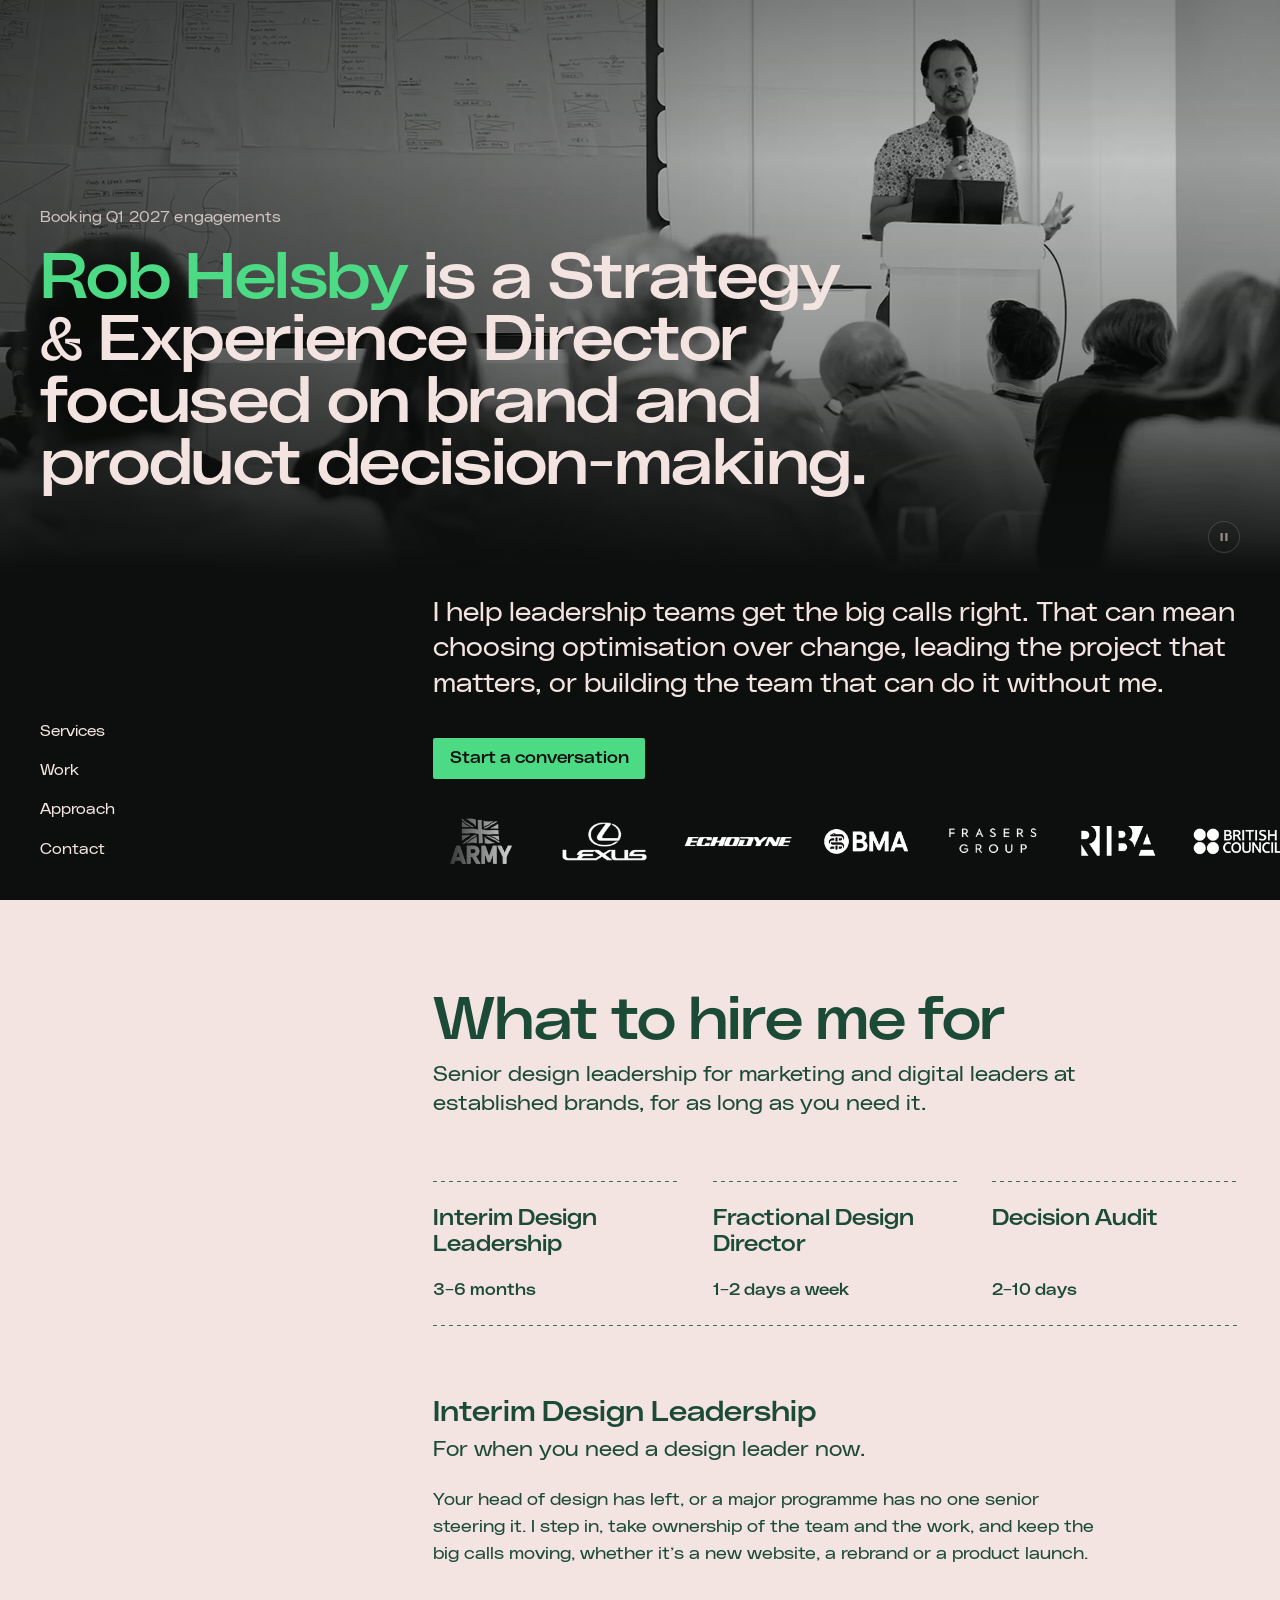
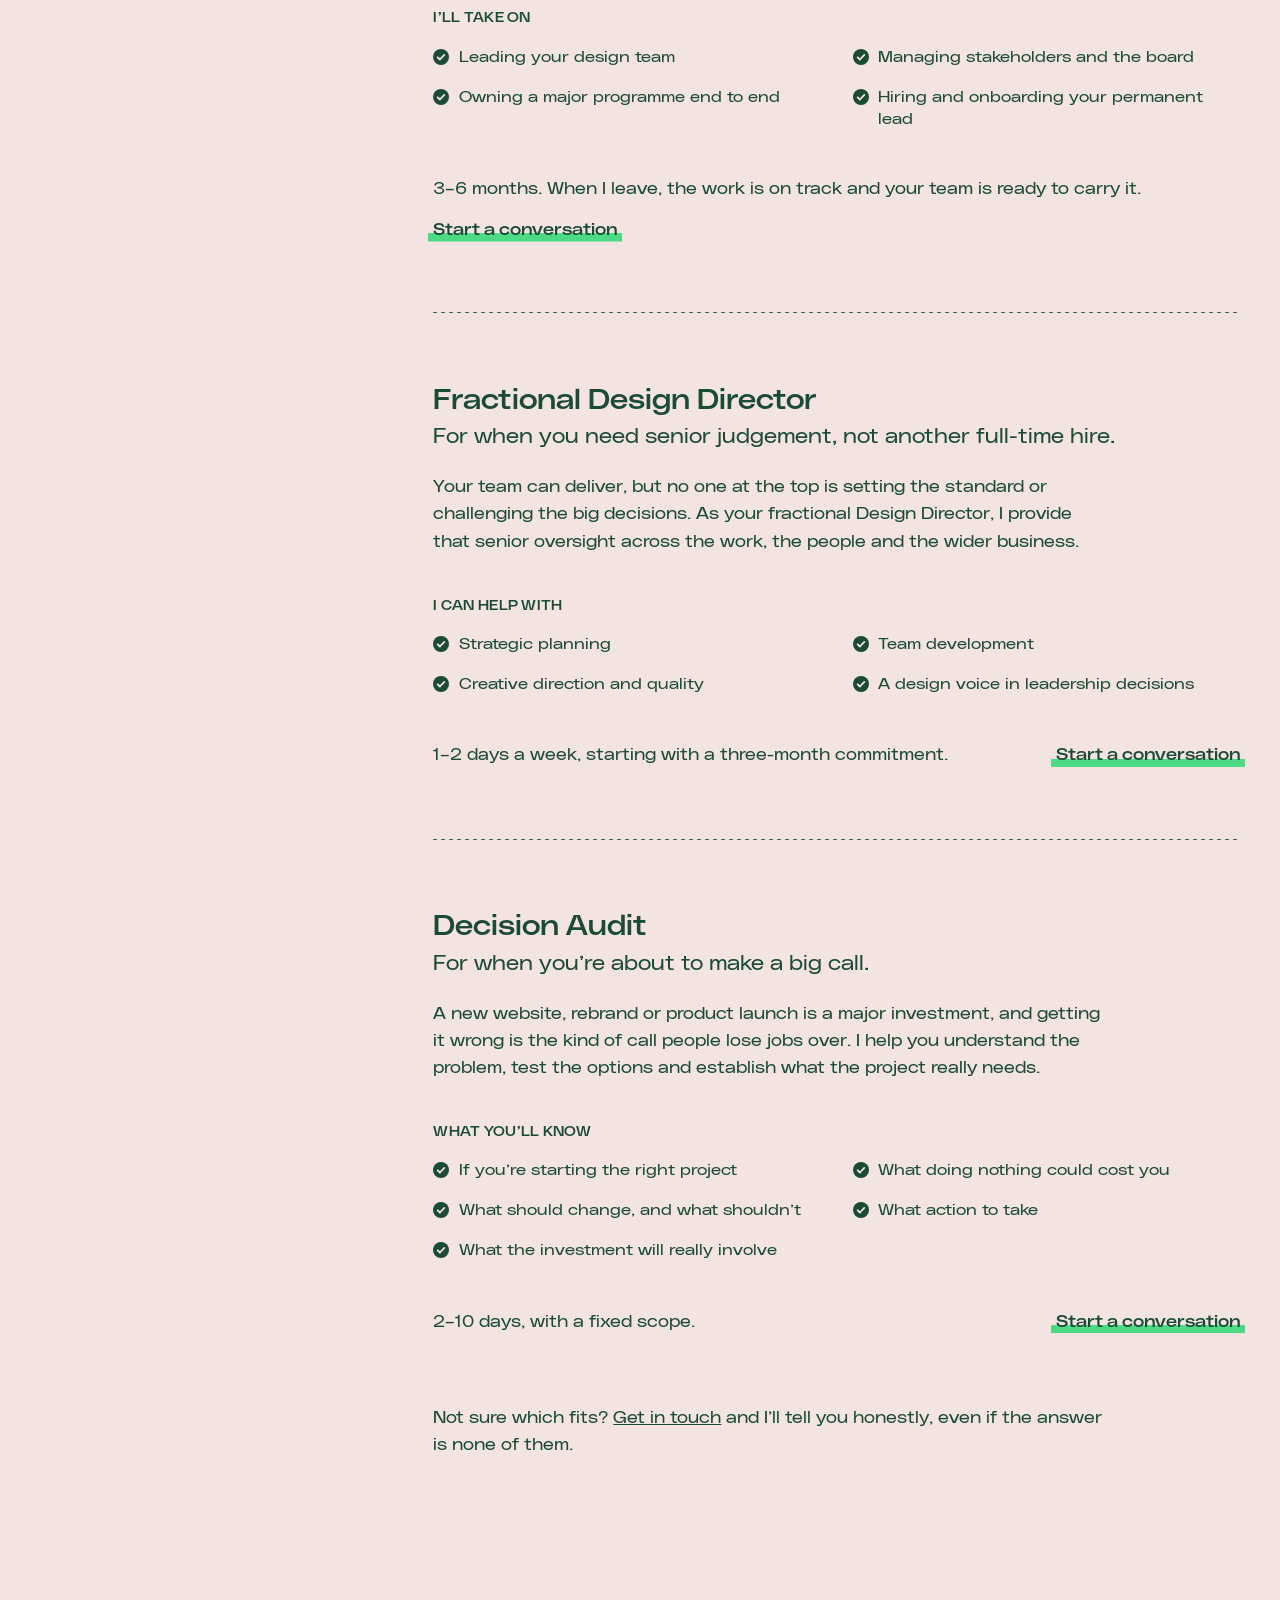
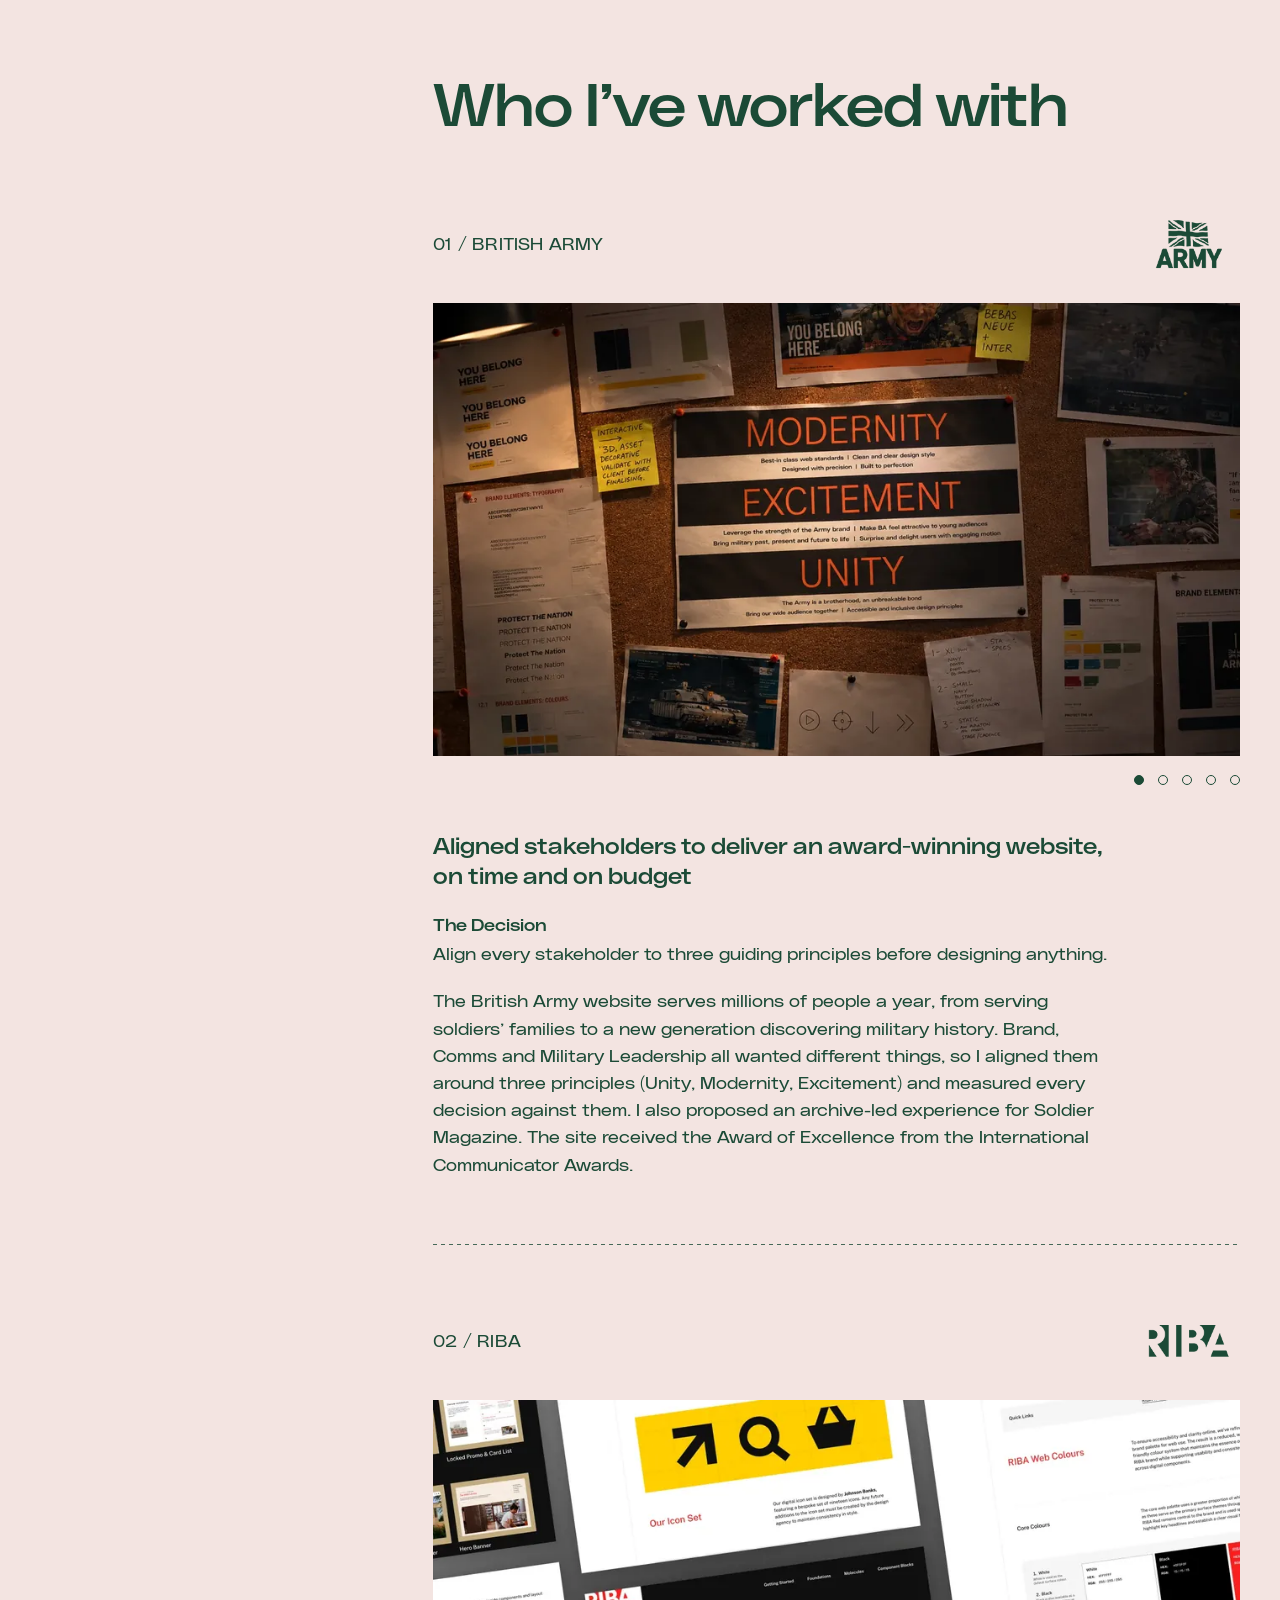
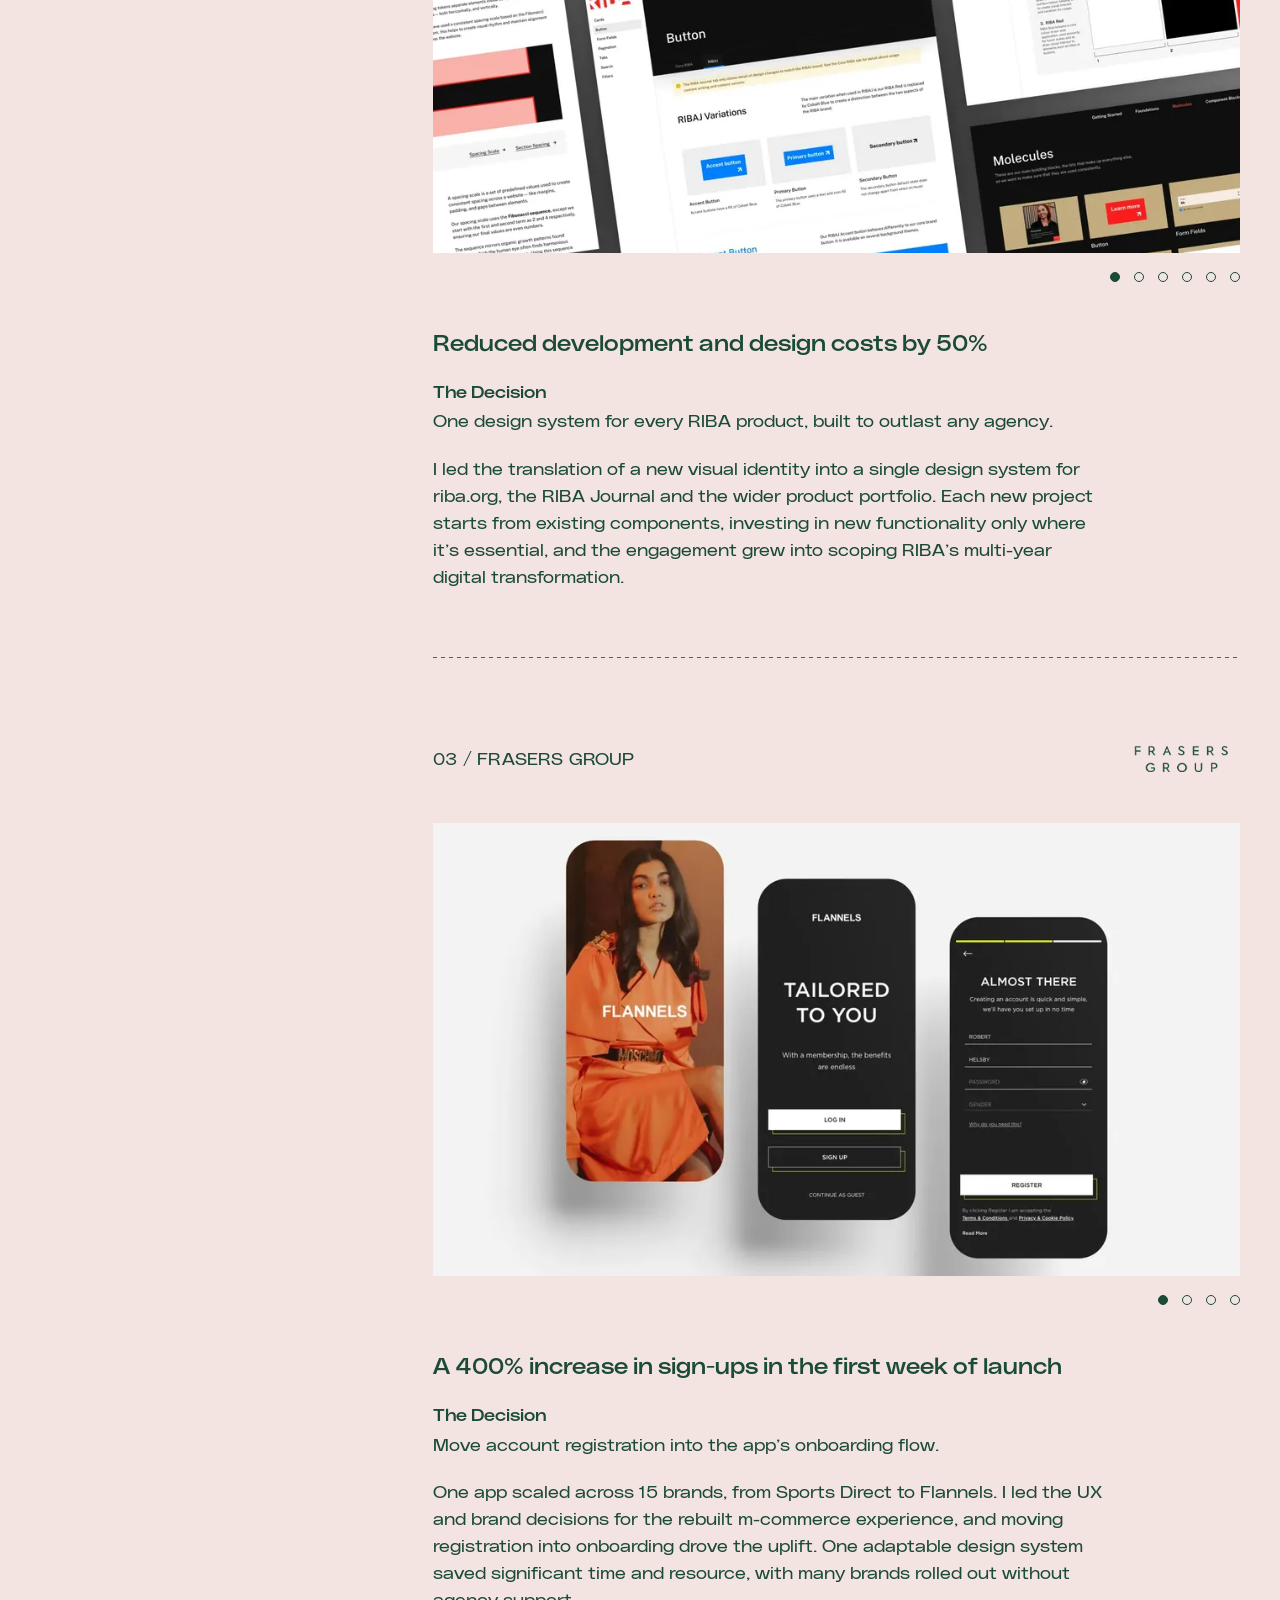
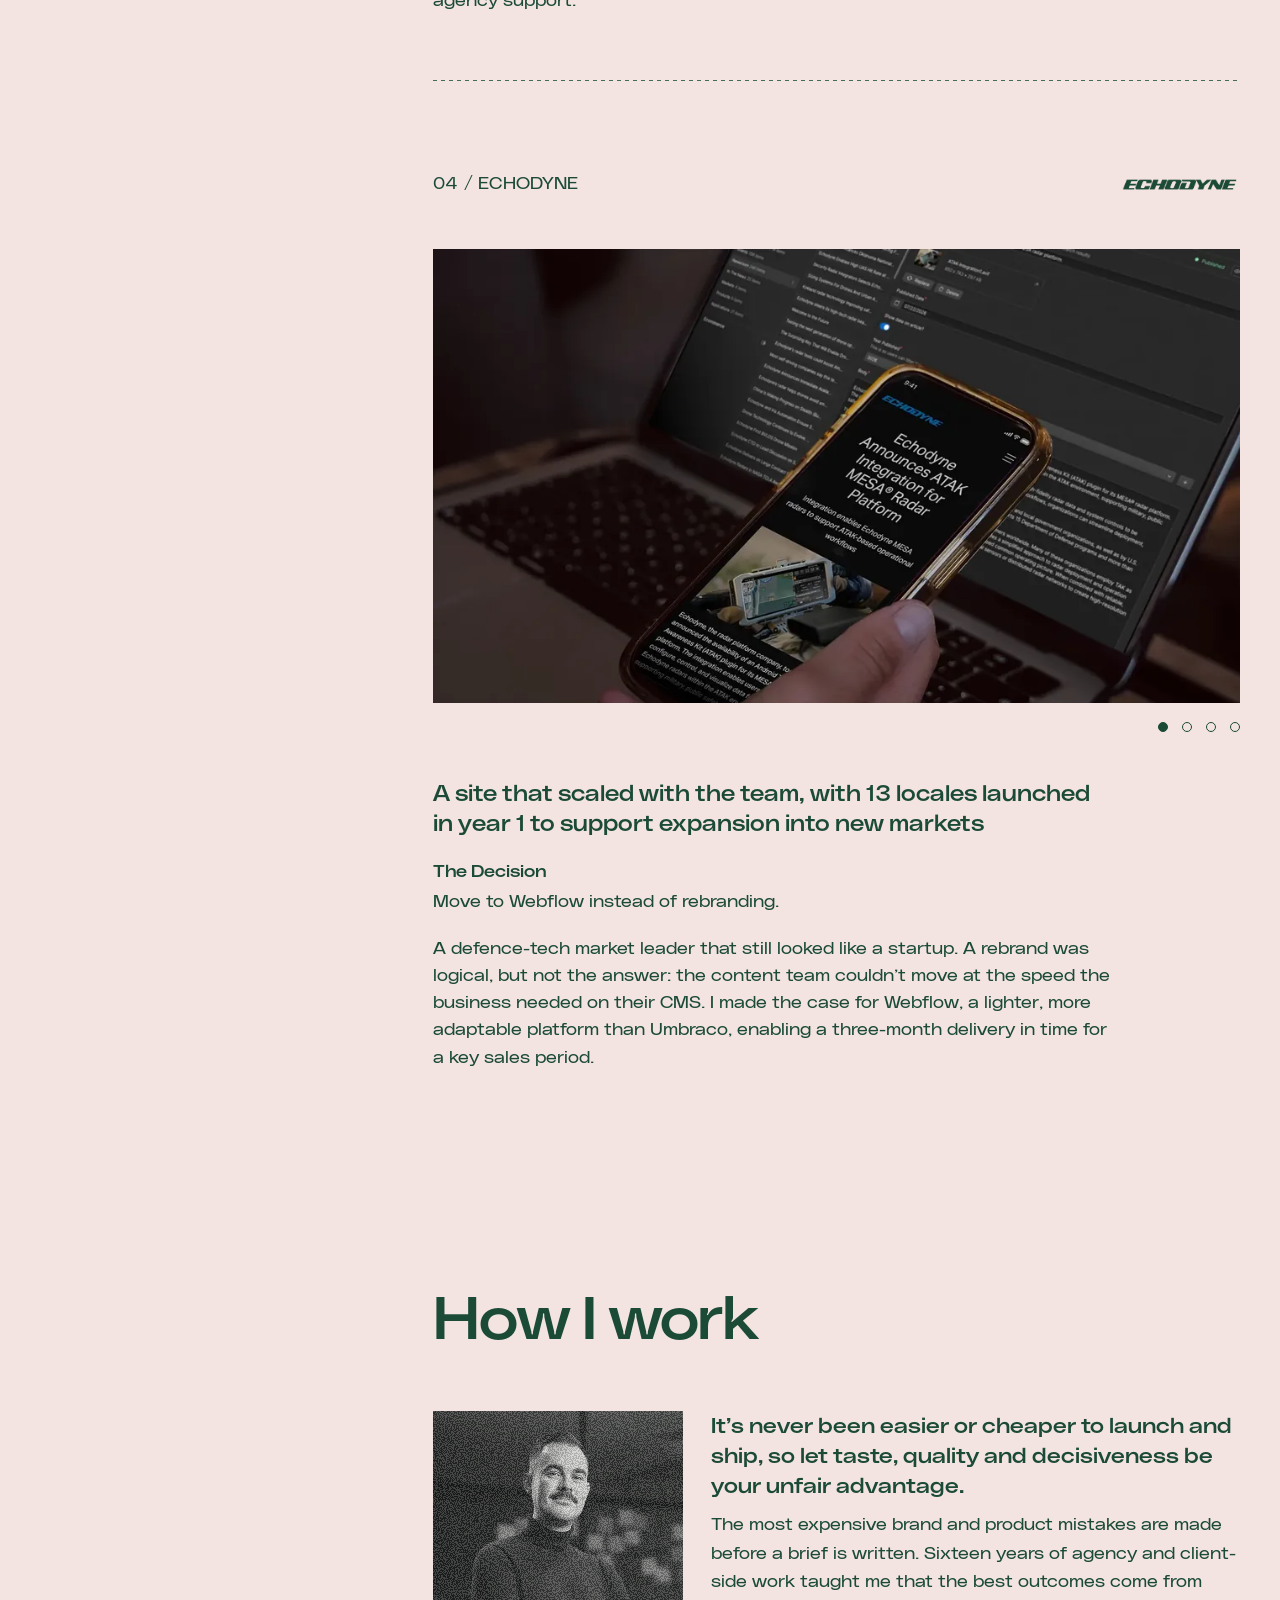
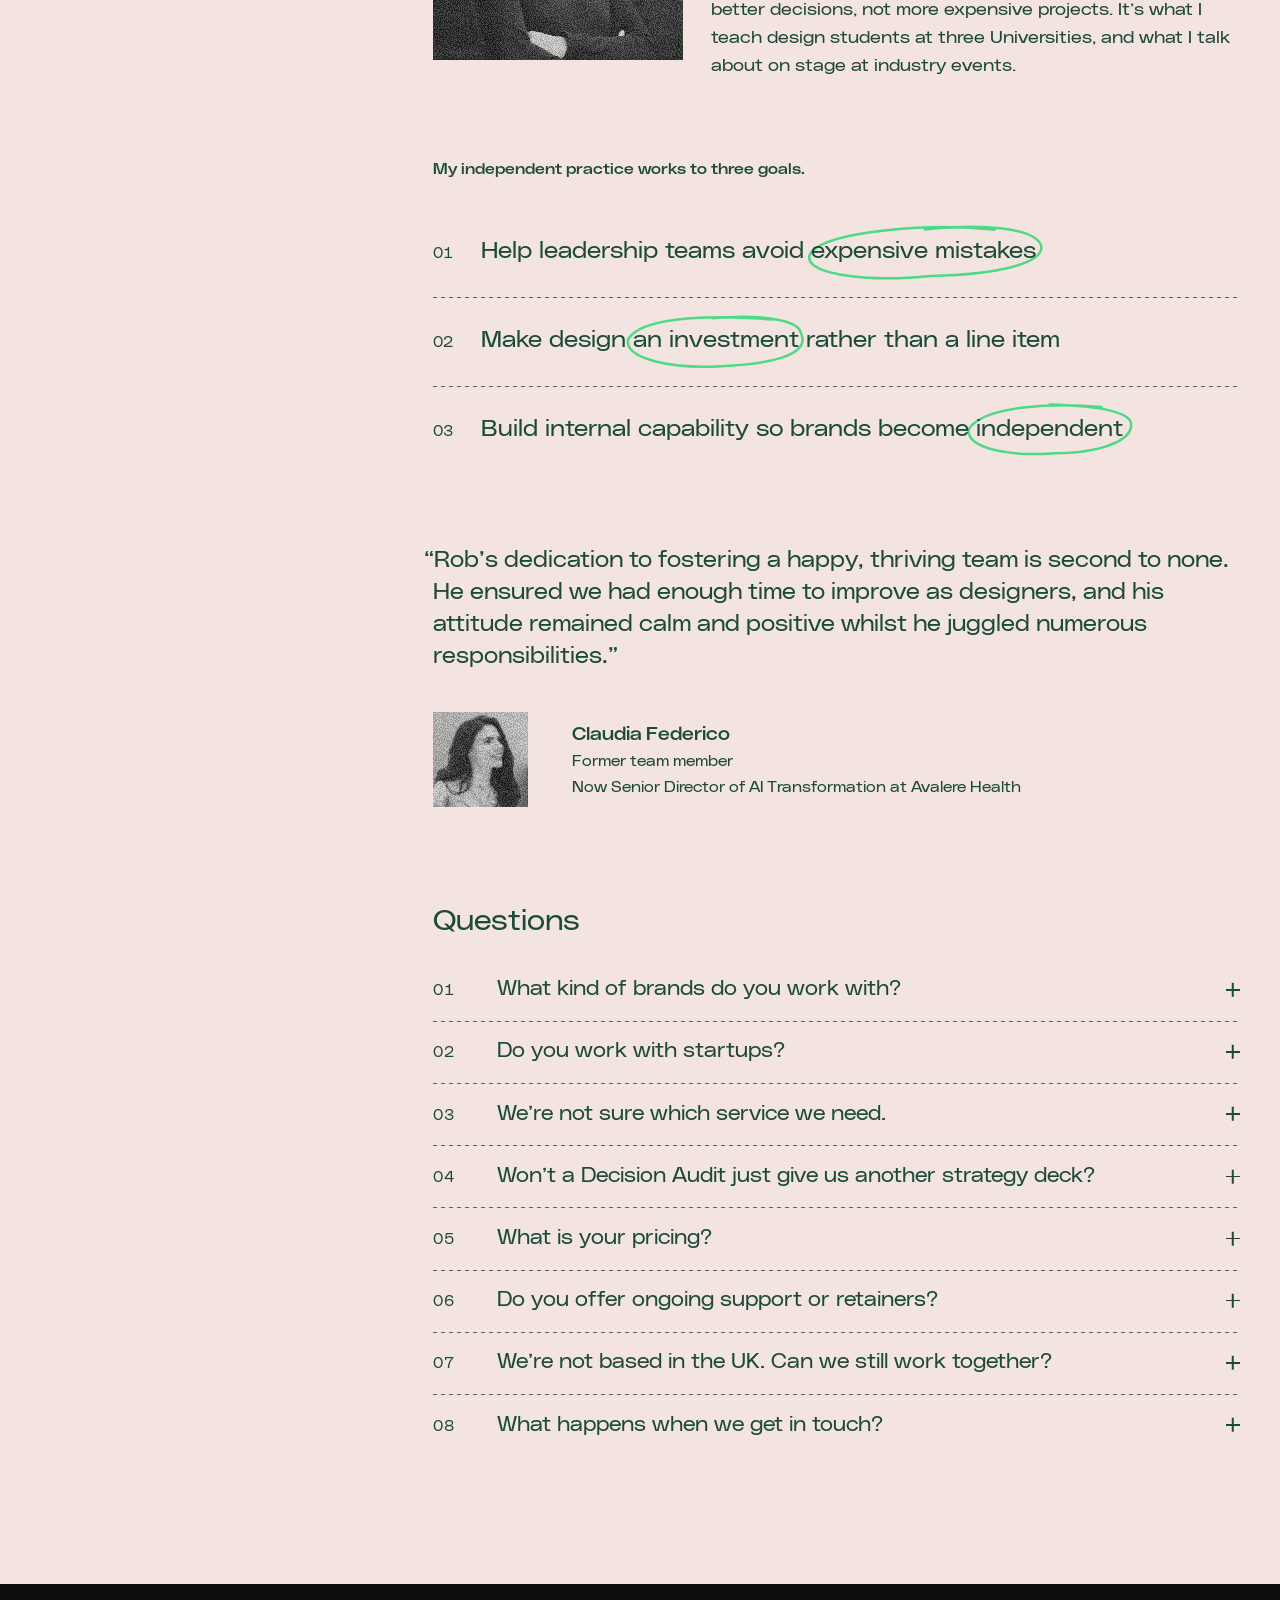
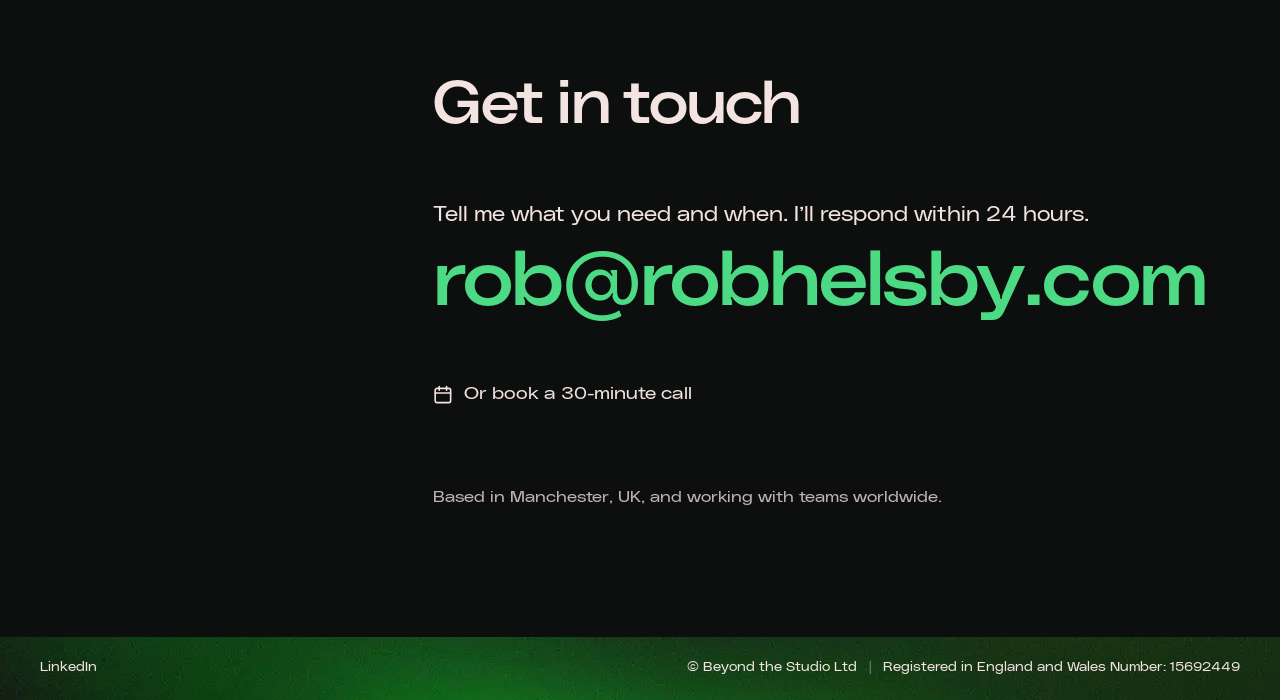
==== index.html @ 1a4fdcdb "Interim: drop the days-a-week range Co-Authored-By: Claude Opus 5.5 <noreply@anthropic.com> Claude-S" ====
<!doctype html>
<html lang="en-GB">
<head>
  <meta charset="utf-8">
  <meta name="viewport" content="width=device-width, initial-scale=1, viewport-fit=cover">
  <title>Rob Helsby &ndash; Strategy &amp; Experience Director</title>
  <meta name="description" content="Rob Helsby is a Strategy &amp; Experience Director helping leadership teams make better brand and product decisions, through interim and fractional design leadership and Decision Audits.">
  <link rel="canonical" href="https://robhelsby.com/">
  <meta name="theme-color" content="#0d0f0e">

  <!-- Icons -->
  <link rel="icon" href="/assets/images/site/favicon-32.png" sizes="32x32" type="image/png">
  <link rel="icon" href="/assets/images/site/icon-192.png" sizes="192x192" type="image/png">
  <link rel="apple-touch-icon" href="/assets/images/site/apple-touch-icon.png">

  <!-- Link previews -->
  <meta property="og:type" content="website">
  <meta property="og:site_name" content="Rob Helsby">
  <meta property="og:locale" content="en_GB">
  <meta property="og:url" content="https://robhelsby.com/">
  <meta property="og:title" content="Rob Helsby &ndash; Strategy &amp; Experience Director">
  <meta property="og:description" content="I help leadership teams get the big brand and product calls right.">
  <meta property="og:image" content="https://robhelsby.com/assets/images/site/rh-opengraph.jpg">
  <meta property="og:image:type" content="image/jpeg">
  <meta property="og:image:width" content="1200">
  <meta property="og:image:height" content="630">
  <meta property="og:image:alt" content="Rob Helsby, Strategy and Experience Director">
  <meta name="twitter:card" content="summary_large_image">

  <!-- Fetch what the first screen needs as early as possible -->
  <link rel="preload" href="/fonts/PolySans-SlimWide.woff" as="font" type="font/woff" crossorigin>
  <link rel="preload" href="/fonts/PolySans-RelaxWide.woff" as="font" type="font/woff" crossorigin>
  <link rel="preload" as="image" imagesrcset="/assets/images/hero/rh_hero_02-1200.webp 1200w, /assets/images/hero/rh_hero_02.webp 2400w" imagesizes="100vw" fetchpriority="high">
  <link rel="preconnect" href="https://fonts.googleapis.com">
  <link rel="preconnect" href="https://fonts.gstatic.com" crossorigin>

  <link rel="stylesheet" href="/styles.css?v=2026-11-02d">
  <!-- Bricolage Grotesque, trimmed to the single "&" it's used for -->
  <link rel="stylesheet" href="https://fonts.googleapis.com/css2?family=Bricolage+Grotesque:opsz,wght@96,400&amp;text=%26&amp;display=swap" media="print" onload="this.media='all'">

  <!-- Hero load-in: set before first paint, skipped for reduced motion -->
  <script>
    if (!matchMedia("(prefers-reduced-motion: reduce)").matches) document.documentElement.classList.add("intro");
  </script>
  <script src="/script.js?v=2026-11-02d" defer></script>

  <script type="application/ld+json">
  {
    "@context": "https://schema.org",
    "@type": "Person",
    "name": "Rob Helsby",
    "url": "https://robhelsby.com/",
    "image": "https://robhelsby.com/assets/images/about/portrait.webp",
    "jobTitle": "Strategy & Experience Director",
    "description": "Strategy and experience director focused on brand and product decision-making.",
    "email": "mailto:rob@robhelsby.com",
    "address": { "@type": "PostalAddress", "addressLocality": "Stockport", "addressCountry": "GB" },
    "worksFor": { "@type": "Organization", "name": "Beyond the Studio Ltd" },
    "sameAs": ["https://www.linkedin.com/in/robhelsby/"]
  }
  </script>
</head>
<body>

  <a class="skip-link" href="#services">Skip to content</a>

  <!-- Back to top: appears once the hero has scrolled away -->
  <a class="brand" href="#top" aria-label="Rob Helsby, back to top">Rob Helsby</a>

  <!-- Fixed nav: left rail on desktop, bottom bar on mobile -->
  <nav class="site-nav" aria-label="Primary" data-mode="links">
    <div class="site-nav__bar">
      <ul class="site-nav__list nav-swap is-shown">
        <li><a class="site-nav__link" href="#services">Services</a></li>
        <li><a class="site-nav__link" href="#experience">Work</a></li>
        <li><a class="site-nav__link" href="#approach">Approach</a></li>
        <li><a class="site-nav__link" href="#contact">Contact</a></li>
      </ul>
      <!-- Mobile only: current section label + menu button -->
      <div class="site-nav__current nav-swap">
        <span class="site-nav__label"></span>
        <button class="site-nav__toggle" type="button" aria-label="Show all sections" aria-expanded="false">
          <span></span><span></span>
        </button>
      </div>
    </div>
  </nav>

  <main>

    <!-- ===== HERO ===== -->
    <section class="hero" id="top" data-theme="dark" aria-labelledby="hero-title">

      <div class="hero__top">
        <div class="hero__media" aria-hidden="true">
          <img class="hero__slide is-active" src="/assets/images/hero/rh_hero_02.webp" srcset="/assets/images/hero/rh_hero_02-1200.webp 1200w, /assets/images/hero/rh_hero_02.webp 2400w" sizes="100vw" style="--focus: 74% 25%" alt="" width="2400" height="1028" fetchpriority="high" decoding="async">
          <!-- The other slides load one at a time, just before each is due (data-src) -->
          <img class="hero__slide" data-src="/assets/images/hero/rh_hero_01.webp" data-srcset="/assets/images/hero/rh_hero_01-1200.webp 1200w, /assets/images/hero/rh_hero_01.webp 2400w" sizes="100vw" style="--focus: 72% 30%" alt="" width="2400" height="1028" decoding="async">
          <img class="hero__slide" data-src="/assets/images/hero/rh_hero_04.webp" data-srcset="/assets/images/hero/rh_hero_04-1200.webp 1200w, /assets/images/hero/rh_hero_04.webp 2400w" sizes="100vw" style="--focus: 55% 40%" alt="" width="2400" height="1028" decoding="async">
          <img class="hero__slide" data-src="/assets/images/hero/rh_hero_05.webp" data-srcset="/assets/images/hero/rh_hero_05-1200.webp 1200w, /assets/images/hero/rh_hero_05.webp 2400w" sizes="100vw" style="--focus: 66% 45%" alt="" width="2400" height="1028" decoding="async">
          <img class="hero__slide" data-src="/assets/images/hero/rh_hero_03.webp" data-srcset="/assets/images/hero/rh_hero_03-1200.webp 1200w, /assets/images/hero/rh_hero_03.webp 2400w" sizes="100vw" style="--focus: 62% 40%" alt="" width="2400" height="1028" decoding="async">
        </div>

        <button class="hero__pause" type="button" aria-label="Pause hero animation">
          <svg class="hero__pause-icon hero__pause-icon--pause" viewBox="0 0 12 12" aria-hidden="true"><rect x="2.5" y="2" width="2.25" height="8"/><rect x="7.25" y="2" width="2.25" height="8"/></svg>
          <svg class="hero__pause-icon hero__pause-icon--play" viewBox="0 0 12 12" aria-hidden="true"><path d="M3.5 2v8l6.5-4z"/></svg>
        </button>

        <div class="hero__heading">
          <p class="hero__eyebrow">Booking Q1 2027 engagements</p>
          <h1 class="hero__title" id="hero-title">
            <span class="hero__name">Rob Helsby</span> is a Strategy <span class="amp">&amp;</span>&nbsp;Experience Director focused on brand and product decision-making.
          </h1>
        </div>
      </div>

      <div class="hero__panel">
        <p class="hero__intro">I help leadership teams get the big calls right. That can mean choosing optimisation over change, leading the project that matters, or building the team that can do it without me.</p>

        <div class="hero__actions">
          <a class="btn" href="#contact">Start a conversation</a>
        </div>

        <div class="ticker" data-ticker>
          <div class="ticker__track">
            <!-- Logos: white on a shared 160x107 canvas. --s nudges optical size (1 = as exported) -->
            <ul class="ticker__list" aria-label="Clients I've worked with">
              <li class="ticker__item"><img src="/assets/images/logos/logo-british-army.png" alt="British Army" width="160" height="107" decoding="async"></li>
              <li class="ticker__item" style="--s: 1.1"><img src="/assets/images/logos/logo-lexus.png?v=2" alt="Lexus" width="160" height="107" decoding="async"></li>
              <li class="ticker__item" style="--s: 1.2"><img src="/assets/images/logos/logo-echodyne.png" alt="Echodyne" width="160" height="107" decoding="async"></li>
              <li class="ticker__item"><img src="/assets/images/logos/logo-bma.png" alt="BMA" width="160" height="107" decoding="async"></li>
              <li class="ticker__item" style="--s: 1.15"><img src="/assets/images/logos/logo-frasers-group.png" alt="Frasers Group" width="160" height="107" decoding="async"></li>
              <li class="ticker__item"><img src="/assets/images/logos/rh-logo-riba.png" alt="RIBA" width="160" height="107" decoding="async"></li>
              <li class="ticker__item"><img src="/assets/images/logos/logo-british-council.png" alt="British Council" width="160" height="107" decoding="async"></li>
              <li class="ticker__item"><img src="/assets/images/logos/rh-logo-everlast.png" alt="Everlast" width="160" height="107" decoding="async"></li>
              <li class="ticker__item" style="--s: 0.83"><img src="/assets/images/logos/rh-logo-coop.png" alt="Co-op" width="160" height="107" decoding="async"></li>
              <li class="ticker__item"><img src="/assets/images/logos/logo-british-cycling.png" alt="British Cycling" width="160" height="107" decoding="async"></li>
              <li class="ticker__item"><img src="/assets/images/logos/logo-united-nations.png" alt="United Nations" width="160" height="107" decoding="async"></li>
              <li class="ticker__item"><img src="/assets/images/logos/rh-logo-morrisons.png" alt="Morrisons" width="160" height="107" decoding="async"></li>
              <li class="ticker__item"><img src="/assets/images/logos/rh-logo-cim.png" alt="CIM" width="160" height="107" decoding="async"></li>
              <li class="ticker__item"><img src="/assets/images/logos/logo-pizza-hut.png" alt="Pizza Hut" width="160" height="107" decoding="async"></li>
              <li class="ticker__item"><img src="/assets/images/logos/logo-youth-sport-trust.png" alt="Youth Sport Trust" width="160" height="107" decoding="async"></li>
              <li class="ticker__item" style="--s: 0.88"><img src="/assets/images/logos/logo-sports-direct.png" alt="Sports Direct" width="160" height="107" decoding="async"></li>
              <li class="ticker__item"><img src="/assets/images/logos/logo-classic-football-shirts.png" alt="Classic Football Shirts" width="160" height="107" decoding="async"></li>
              <li class="ticker__item" style="--s: 0.8"><img src="/assets/images/logos/logo-university-of-manchester.png" alt="The University of Manchester" width="160" height="107" decoding="async"></li>
            </ul>
          </div>
        </div>
      </div>

    </section>

    <!-- ===== SERVICES ===== -->
    <section class="section services" id="services" data-theme="light" aria-labelledby="services-title">
      <div class="section__inner">
        <h2 class="section__title" id="services-title">What to hire me for</h2>
        <p class="section__intro">Senior design leadership for marketing and digital leaders at established brands, for as long as you need it.</p>

        <!-- At a glance: each item jumps to the full description below -->
        <ul class="svc-overview" aria-label="Services at a glance">
          <li class="svc-overview__item">
            <a class="svc-overview__link" href="#svc-interim">
              <span class="svc-overview__name">Interim Design Leadership</span>
              <span class="svc-overview__price">3&ndash;6 months</span>
            </a>
          </li>
          <li class="svc-overview__item">
            <a class="svc-overview__link" href="#svc-fractional">
              <span class="svc-overview__name">Fractional Design Director</span>
              <span class="svc-overview__price">1&ndash;2 days a week</span>
            </a>
          </li>
          <li class="svc-overview__item">
            <a class="svc-overview__link" href="#svc-audit">
              <span class="svc-overview__name">Decision Audit</span>
              <span class="svc-overview__price">2&ndash;10 days</span>
            </a>
          </li>
        </ul>

        <article class="service" aria-labelledby="svc-interim">
          <h3 class="service__title" id="svc-interim">Interim Design Leadership</h3>
          <p class="service__lede">For when you need a design leader now.</p>
          <p class="service__body">Your head of design has left, or a major programme has no one senior steering it. I step in, take ownership of the team and the work, and keep the big calls moving, whether it&rsquo;s a new website, a rebrand or a product launch.</p>

          <h4 class="service__label">I&rsquo;ll take on</h4>
          <ul class="checklist">
            <li>Leading your design team</li>
            <li>Owning a major programme end to end</li>
            <li>Managing stakeholders and the board</li>
            <li>Hiring and onboarding your permanent lead</li>
          </ul>

          <div class="service__foot">
            <p class="service__term">3&ndash;6 months. When I leave, the work is on track and your team is ready to carry it.</p>
            <a class="link-cta" href="#contact">Start a conversation</a>
          </div>
        </article>

        <article class="service" aria-labelledby="svc-fractional">
          <h3 class="service__title" id="svc-fractional">Fractional Design Director</h3>
          <p class="service__lede">For when you need senior judgement, not another full-time hire.</p>
          <p class="service__body">Your team can deliver, but no one at the top is setting the standard or challenging the big decisions. As your fractional Design Director, I provide that senior oversight across the work, the people and the wider business.</p>

          <h4 class="service__label">I can help with</h4>
          <ul class="checklist">
            <li>Strategic planning</li>
            <li>Creative direction and quality</li>
            <li>Team development</li>
            <li>A design voice in leadership decisions</li>
          </ul>

          <div class="service__foot">
            <p class="service__term">1&ndash;2 days a week, starting with a three-month commitment.</p>
            <a class="link-cta" href="#contact">Start a conversation</a>
          </div>
        </article>

        <article class="service" aria-labelledby="svc-audit">
          <h3 class="service__title" id="svc-audit">Decision Audit</h3>
          <p class="service__lede">For when you&rsquo;re about to make a big call.</p>
          <p class="service__body">A new website, rebrand or product launch is a major investment, and getting it wrong is the kind of call people lose jobs over. I help you understand the problem, test the options and establish what the project really needs.</p>

          <h4 class="service__label">What you&rsquo;ll know</h4>
          <ul class="checklist">
            <li>If you&rsquo;re starting the right project</li>
            <li>What should change, and what shouldn&rsquo;t</li>
            <li>What the investment will really involve</li>
            <li>What doing nothing could cost you</li>
            <li>What action to take</li>
          </ul>

          <div class="service__foot">
            <p class="service__term">2&ndash;10 days, with a fixed scope.</p>
            <a class="link-cta" href="#contact">Start a conversation</a>
          </div>
        </article>

        <p class="services__note">Not sure which fits? <a href="#contact">Get in touch</a> and I&rsquo;ll tell you honestly, even if the answer is none of them.</p>
      </div>
    </section>

    <!-- ===== WORK ===== -->
    <section class="section work" id="experience" data-theme="light" aria-labelledby="work-title">
      <div class="section__inner">
        <h2 class="section__title" id="work-title">Who I&rsquo;ve worked with</h2>

        <article class="case" aria-labelledby="case-army">
          <div class="case__meta">
            <h3 class="case__client" id="case-army"><span aria-hidden="true">01 / </span>British Army</h3>
            <div class="case__logo"><span class="case__logo-mark" role="img" aria-label="British Army" style="--logo: url('/assets/images/logos/logo-british-army.png')"></span></div>
          </div>

          <div class="case__media carousel" data-carousel data-label="British Army">
            <div class="carousel__viewport">
              <div class="carousel__track">
                <figure class="carousel__slide"><img src="/assets/images/work/army/army-01.webp" srcset="/assets/images/work/army/army-01-960.webp 960w, /assets/images/work/army/army-01.webp 1600w" sizes="(min-width: 64em) 848px, 100vw" alt="Research wall pinned with the three guiding principles: Modernity, Excitement and Unity" width="1600" height="900" loading="lazy" decoding="async"></figure>
                <figure class="carousel__slide"><img data-src="/assets/images/work/army/army-02.webp" data-srcset="/assets/images/work/army/army-02-960.webp 960w, /assets/images/work/army/army-02.webp 1600w" sizes="(min-width: 64em) 848px, 100vw" alt="Wireframes and page designs for the British Army website pinned to a wall" width="1600" height="900" decoding="async"></figure>
                <figure class="carousel__slide"><img data-src="/assets/images/work/army/army-03.webp" data-srcset="/assets/images/work/army/army-03-960.webp 960w, /assets/images/work/army/army-03.webp 1600w" sizes="(min-width: 64em) 848px, 100vw" alt="British Army website page for the Second Lieutenant rank, with its rank insignia" width="1600" height="900" decoding="async"></figure>
                <figure class="carousel__slide"><img data-src="/assets/images/work/army/army-04.webp" data-srcset="/assets/images/work/army/army-04-960.webp 960w, /assets/images/work/army/army-04.webp 1600w" sizes="(min-width: 64em) 848px, 100vw" alt="British Army website screens showing statistics, a news spotlight and careers content" width="1600" height="900" decoding="async"></figure>
                <figure class="carousel__slide"><img data-src="/assets/images/work/army/army-05.webp" data-srcset="/assets/images/work/army/army-05-960.webp 960w, /assets/images/work/army/army-05.webp 1600w" sizes="(min-width: 64em) 848px, 100vw" alt="Soldier Magazine archive on the British Army website, with covers from the 1940s" width="1600" height="900" decoding="async"></figure>
              </div>
            </div>
            <div class="carousel__pips"></div>
          </div>

          <div class="case__copy">
            <p class="case__title">Aligned stakeholders to deliver an <span class="nowrap">award-winning</span> website, on time and on budget</p>
            <p class="case__decision"><span class="case__decision-label">The Decision</span>Align every stakeholder to three guiding principles before designing anything.</p>
            <p>The British Army website serves millions of people a year, from serving soldiers&rsquo; families to a new generation discovering military history. Brand, Comms and Military Leadership all wanted different things, so I aligned them around three principles (Unity, Modernity, Excitement) and measured every decision against them. I also proposed an archive-led experience for Soldier Magazine. The site received the Award of Excellence from the International Communicator Awards.</p>
          </div>
        </article>

        <article class="case" aria-labelledby="case-riba">
          <div class="case__meta">
            <h3 class="case__client" id="case-riba"><span aria-hidden="true">02 / </span>RIBA</h3>
            <div class="case__logo"><span class="case__logo-mark" role="img" aria-label="RIBA" style="--logo: url('/assets/images/logos/rh-logo-riba.png')"></span></div>
          </div>

          <div class="case__media carousel" data-carousel data-label="RIBA">
            <div class="carousel__viewport">
              <div class="carousel__track">
                <figure class="carousel__slide"><img src="/assets/images/work/riba/riba-01.webp" srcset="/assets/images/work/riba/riba-01-960.webp 960w, /assets/images/work/riba/riba-01.webp 1600w" sizes="(min-width: 64em) 848px, 100vw" alt="RIBA design system components, including buttons, icons and colour palettes" width="1600" height="900" loading="lazy" decoding="async"></figure>
                <figure class="carousel__slide"><video data-src="/assets/images/work/riba/riba-02.mp4" data-poster="/assets/images/work/riba/riba-02-poster.webp" width="1600" height="900" muted loop playsinline preload="none" aria-label="Design workshop footage from the RIBA project"></video></figure>
                <figure class="carousel__slide"><img data-src="/assets/images/work/riba/riba-03.webp" data-srcset="/assets/images/work/riba/riba-03-960.webp 960w, /assets/images/work/riba/riba-03.webp 1600w" sizes="(min-width: 64em) 848px, 100vw" alt="riba.org homepage with a lakeside house and the headline Make the future a better place" width="1600" height="900" decoding="async"></figure>
                <figure class="carousel__slide"><img data-src="/assets/images/work/riba/riba-04.webp" data-srcset="/assets/images/work/riba/riba-04-960.webp 960w, /assets/images/work/riba/riba-04.webp 1600w" sizes="(min-width: 64em) 848px, 100vw" alt="RIBA Journal homepage featuring an Edwardian house extension" width="1600" height="900" decoding="async"></figure>
                <figure class="carousel__slide"><img data-src="/assets/images/work/riba/riba-05.webp" data-srcset="/assets/images/work/riba/riba-05-960.webp 960w, /assets/images/work/riba/riba-05.webp 1600w" sizes="(min-width: 64em) 848px, 100vw" alt="The RIBA website on a laptop" width="1600" height="900" decoding="async"></figure>
                <figure class="carousel__slide"><img data-src="/assets/images/work/riba/riba-06.webp" data-srcset="/assets/images/work/riba/riba-06-960.webp 960w, /assets/images/work/riba/riba-06.webp 1600w" sizes="(min-width: 64em) 848px, 100vw" alt="User journey maps and flow diagrams for the RIBA website" width="1600" height="900" decoding="async"></figure>
              </div>
            </div>
            <div class="carousel__pips"></div>
          </div>

          <div class="case__copy">
            <p class="case__title">Reduced development and design costs by 50%</p>
            <p class="case__decision"><span class="case__decision-label">The Decision</span>One design system for every RIBA product, built to outlast any agency.</p>
            <p>I led the translation of a new visual identity into a single design system for riba.org, the RIBA Journal and the wider product portfolio. Each new project starts from existing components, investing in new functionality only where it&rsquo;s essential, and the engagement grew into scoping RIBA&rsquo;s multi-year digital transformation.</p>
          </div>
        </article>

        <article class="case" aria-labelledby="case-frasers">
          <div class="case__meta">
            <h3 class="case__client" id="case-frasers"><span aria-hidden="true">03 / </span>Frasers Group</h3>
            <div class="case__logo"><span class="case__logo-mark" role="img" aria-label="Frasers Group" style="--logo: url('/assets/images/logos/logo-frasers-group.png'); --s: 1.15"></span></div>
          </div>

          <div class="case__media carousel" data-carousel data-label="Frasers Group">
            <div class="carousel__viewport">
              <div class="carousel__track">
                <figure class="carousel__slide"><img src="/assets/images/work/frasers/frasers-01.webp" srcset="/assets/images/work/frasers/frasers-01-960.webp 960w, /assets/images/work/frasers/frasers-01.webp 1600w" sizes="(min-width: 64em) 848px, 100vw" alt="Flannels app screens for onboarding and account registration" width="1600" height="900" loading="lazy" decoding="async"></figure>
                <figure class="carousel__slide"><video data-src="/assets/images/work/frasers/frasers-02.mp4" data-poster="/assets/images/work/frasers/frasers-02-poster.webp" width="1600" height="900" muted loop playsinline preload="none" aria-label="The Flannels app in use on a phone"></video></figure>
                <figure class="carousel__slide"><img data-src="/assets/images/work/frasers/frasers-03.webp" data-srcset="/assets/images/work/frasers/frasers-03-960.webp 960w, /assets/images/work/frasers/frasers-03.webp 1600w" sizes="(min-width: 64em) 848px, 100vw" alt="App screens across Frasers Group brands, including Sports Direct, House of Fraser and Flannels" width="1600" height="900" decoding="async"></figure>
                <figure class="carousel__slide"><img data-src="/assets/images/work/frasers/frasers-04.webp" data-srcset="/assets/images/work/frasers/frasers-04-960.webp 960w, /assets/images/work/frasers/frasers-04.webp 1600w" sizes="(min-width: 64em) 848px, 100vw" alt="Sports Direct product page for football boots on a tablet" width="1600" height="900" decoding="async"></figure>
              </div>
            </div>
            <div class="carousel__pips"></div>
          </div>

          <div class="case__copy">
            <p class="case__title">A 400% increase in <span class="nowrap">sign-ups</span> in the first week of launch</p>
            <p class="case__decision"><span class="case__decision-label">The Decision</span>Move account registration into the app&rsquo;s onboarding flow.</p>
            <p>One app scaled across 15 brands, from Sports Direct to Flannels. I led the UX and brand decisions for the rebuilt m-commerce experience, and moving registration into onboarding drove the uplift. One adaptable design system saved significant time and resource, with many brands rolled out without agency support.</p>
          </div>
        </article>

        <article class="case" aria-labelledby="case-echodyne">
          <div class="case__meta">
            <h3 class="case__client" id="case-echodyne"><span aria-hidden="true">04 / </span>Echodyne</h3>
            <div class="case__logo"><span class="case__logo-mark" role="img" aria-label="Echodyne" style="--logo: url('/assets/images/logos/logo-echodyne.png'); --s: 1.2"></span></div>
          </div>

          <div class="case__media carousel" data-carousel data-label="Echodyne">
            <div class="carousel__viewport">
              <div class="carousel__track">
                <figure class="carousel__slide"><img src="/assets/images/work/echodyne/echodyne-01.webp" srcset="/assets/images/work/echodyne/echodyne-01-960.webp 960w, /assets/images/work/echodyne/echodyne-01.webp 1600w" sizes="(min-width: 64em) 848px, 100vw" alt="Echodyne news story on a phone held over a laptop" width="1600" height="900" loading="lazy" decoding="async"></figure>
                <figure class="carousel__slide"><img data-src="/assets/images/work/echodyne/echodyne-02.webp" data-srcset="/assets/images/work/echodyne/echodyne-02-960.webp 960w, /assets/images/work/echodyne/echodyne-02.webp 1600w" sizes="(min-width: 64em) 848px, 100vw" alt="Echodyne website pages arranged around the project brief" width="1600" height="900" decoding="async"></figure>
                <figure class="carousel__slide"><img data-src="/assets/images/work/echodyne/echodyne-03.webp" data-srcset="/assets/images/work/echodyne/echodyne-03-960.webp 960w, /assets/images/work/echodyne/echodyne-03.webp 1600w" sizes="(min-width: 64em) 848px, 100vw" alt="Webflow localisation settings beside the French version of the Echodyne website" width="1600" height="900" decoding="async"></figure>
                <figure class="carousel__slide"><img data-src="/assets/images/work/echodyne/echodyne-04.webp" data-srcset="/assets/images/work/echodyne/echodyne-04-960.webp 960w, /assets/images/work/echodyne/echodyne-04.webp 1600w" sizes="(min-width: 64em) 848px, 100vw" alt="Echodyne radar product pages and imagery" width="1600" height="900" decoding="async"></figure>
              </div>
            </div>
            <div class="carousel__pips"></div>
          </div>

          <div class="case__copy">
            <p class="case__title">A site that scaled with the team, with 13 locales launched in year 1 to support expansion into new markets</p>
            <p class="case__decision"><span class="case__decision-label">The Decision</span>Move to Webflow instead of rebranding.</p>
            <p>A defence-tech market leader that still looked like a startup. A rebrand was logical, but not the answer: the content team couldn&rsquo;t move at the speed the business needed on their CMS. I made the case for Webflow, a lighter, more adaptable platform than Umbraco, enabling a three-month delivery in time for a key sales period.</p>
          </div>
        </article>

        <!-- Client testimonials go here once the content is ready.
             Plan: several quotes cycling in the same .testimonial layout
             used in How I Work. -->

      </div>
    </section>

    <!-- ===== HOW I WORK ===== -->
    <section class="section approach" id="approach" data-theme="light" aria-labelledby="approach-title">
      <div class="section__inner">
        <h2 class="section__title" id="approach-title">How I work</h2>

        <div class="about">
          <!-- Hover (or press and hold on touch) to reveal the headshots -->
          <div class="portrait" data-portrait>
            <span class="dither"><img class="portrait__photo" src="/assets/images/about/portrait.webp?v=2" alt="Rob Helsby" width="480" height="480" loading="lazy" decoding="async"></span>
            <!-- Headshot frames: fetched on first hover or touch, then shown in a random order -->
            <div class="portrait__reveal" aria-hidden="true"
              data-frames="
                /assets/images/about/headshots/headshot-01.webp,
                /assets/images/about/headshots/headshot-02.webp,
                /assets/images/about/headshots/headshot-03.webp,
                /assets/images/about/headshots/headshot-04.webp,
                /assets/images/about/headshots/headshot-05.webp,
                /assets/images/about/headshots/headshot-06.webp,
                /assets/images/about/headshots/headshot-07.webp,
                /assets/images/about/headshots/headshot-08.webp,
                /assets/images/about/headshots/headshot-09.webp,
                /assets/images/about/headshots/headshot-10.webp,
                /assets/images/about/headshots/headshot-11.webp,
                /assets/images/about/headshots/headshot-12.webp,
                /assets/images/about/headshots/headshot-13.webp,
                /assets/images/about/headshots/headshot-14.webp,
                /assets/images/about/headshots/headshot-15.webp,
                /assets/images/about/headshots/headshot-16.webp,
                /assets/images/about/headshots/headshot-17.webp,
                /assets/images/about/headshots/headshot-18.webp,
                /assets/images/about/headshots/headshot-19.webp,
                /assets/images/about/headshots/headshot-20.webp,
                /assets/images/about/headshots/headshot-21.webp,
                /assets/images/about/headshots/headshot-22.webp,
                /assets/images/about/headshots/headshot-23.webp,
                /assets/images/about/headshots/headshot-24.webp
              ">
              <img alt="" width="480" height="480" decoding="async">
            </div>
          </div>

          <div class="about__text">
            <p class="about__lede">It&rsquo;s never been easier or cheaper to launch and ship, so let taste, quality and decisiveness be your unfair advantage.</p>
            <p class="about__body">The most expensive brand and product mistakes are made before a brief is written. Sixteen years of agency and client-side work taught me that the best outcomes come from better decisions, not more expensive projects. It&rsquo;s what I teach design students at three Universities, and what I talk about on stage at industry events.</p>
          </div>
        </div>

        <p class="goals__intro">My independent practice works to three goals.</p>
        <ol class="goals">
          <li class="goal">
            <span class="goal__num" aria-hidden="true">01</span>
            <span class="goal__text">Help leadership teams avoid <span class="goal__mark">expensive mistakes</span></span>
          </li>
          <li class="goal">
            <span class="goal__num" aria-hidden="true">02</span>
            <span class="goal__text">Make design <span class="goal__mark">an investment</span> rather than a line item</span>
          </li>
          <li class="goal">
            <span class="goal__num" aria-hidden="true">03</span>
            <span class="goal__text">Build internal capability so brands become <span class="goal__mark">independent</span></span>
          </li>
        </ol>

        <figure class="testimonial">
          <blockquote class="testimonial__quote">
            <p><span class="hang">&ldquo;</span>Rob&rsquo;s dedication to fostering a happy, thriving team is second to none. He ensured we had enough time to improve as designers, and his attitude remained calm and positive whilst he juggled numerous responsibilities.&rdquo;</p>
          </blockquote>
          <figcaption class="testimonial__by">
            <span class="dither testimonial__frame"><img class="testimonial__photo" src="/assets/images/testimonials/claudia-federico.webp" alt="" width="240" height="240" loading="lazy" decoding="async"></span>
            <span class="testimonial__meta">
              <span class="testimonial__name">Claudia Federico</span>
              <span class="testimonial__role">Former team member</span>
              <span class="testimonial__role">Now Senior Director of AI Transformation at Avalere Health</span>
            </span>
          </figcaption>
        </figure>

        <!-- FAQs -->
        <div class="faq" aria-labelledby="faq-title">
          <h3 class="faq__title" id="faq-title">Questions</h3>
          <div class="faq__list">
            <details class="faq__item">
              <summary class="faq__q">
                <span class="faq__num" aria-hidden="true">01</span>
                <span class="faq__text"><span class="faq__label">What kind of brands do you work with?</span></span>
                <span class="faq__icon" aria-hidden="true"></span>
              </summary>
              <div class="faq__a">
                <p>Established brands heading into their next phase of growth. You&rsquo;ll usually have a solid visual identity and a working website in place already, run by an agency or your own marketing team. That&rsquo;s where my work makes the biggest difference.</p>
              </div>
            </details>
            <details class="faq__item">
              <summary class="faq__q">
                <span class="faq__num" aria-hidden="true">02</span>
                <span class="faq__text"><span class="faq__label">Do you work with startups?</span></span>
                <span class="faq__icon" aria-hidden="true"></span>
              </summary>
              <div class="faq__a">
                <p>Yes, when the timing&rsquo;s right. I love helping startups reach their goals, and the right moment to bring me in is when you&rsquo;re approaching, or have just closed, Series A funding.</p>
              </div>
            </details>
            <details class="faq__item">
              <summary class="faq__q">
                <span class="faq__num" aria-hidden="true">03</span>
                <span class="faq__text"><span class="faq__label">We&rsquo;re not sure which service we need.</span></span>
                <span class="faq__icon" aria-hidden="true"></span>
              </summary>
              <div class="faq__a">
                <p>As a rule of thumb: if you&rsquo;re missing a design leader, it&rsquo;s Interim Design Leadership. If your team delivers but needs senior judgement above it, it&rsquo;s a Fractional Design Director. If you&rsquo;re facing one big call, start with a Decision Audit.</p>
                <p>Still unsure? <a href="#contact">Get in touch</a> and I&rsquo;ll tell you honestly what fits.</p>
              </div>
            </details>
            <details class="faq__item">
              <summary class="faq__q">
                <span class="faq__num" aria-hidden="true">04</span>
                <span class="faq__text"><span class="faq__label">Won&rsquo;t a Decision Audit just give us another strategy deck?</span></span>
                <span class="faq__icon" aria-hidden="true"></span>
              </summary>
              <div class="faq__a">
                <p>No. It ends in a decision: what to do, what not to do, and what it will realistically cost and return. You get a clear recommendation you can act on and defend to your board, not a document to file.</p>
              </div>
            </details>
            <details class="faq__item">
              <summary class="faq__q">
                <span class="faq__num" aria-hidden="true">05</span>
                <span class="faq__text"><span class="faq__label">What is your pricing?</span></span>
                <span class="faq__icon" aria-hidden="true"></span>
              </summary>
              <div class="faq__a">
                <p>Hidden pricing is one of the most frustrating parts of finding a partner, so here&rsquo;s mine. You&rsquo;ll always know the cost before we start.</p>
                <ul class="faq__prices">
                  <li><span class="faq__price-name">Interim Design Leadership</span> <span class="faq__price">From &pound;600 a day.</span> For engagements of 3&ndash;6 months.</li>
                  <li><span class="faq__price-name">Fractional Design Director</span> <span class="faq__price">From &pound;3,500 a month for one day a week.</span> Up to two days a week, starting with a three-month commitment.</li>
                  <li><span class="faq__price-name">Decision Audit</span> <span class="faq__price">From &pound;6,000.</span> A fixed fee for an agreed scope, usually 2&ndash;10 days.</li>
                </ul>
                <p>All prices exclude VAT. Every engagement is scoped to your situation, so if you&rsquo;re not sure what fits, <a href="#contact">get in touch</a> and I&rsquo;ll give you my honest advice. Sometimes the right answer is a smaller piece of work first.</p>
              </div>
            </details>
            <details class="faq__item">
              <summary class="faq__q">
                <span class="faq__num" aria-hidden="true">06</span>
                <span class="faq__text"><span class="faq__label">Do you offer ongoing support or retainers?</span></span>
                <span class="faq__icon" aria-hidden="true"></span>
              </summary>
              <div class="faq__a">
                <p>Not open-ended ones. You&rsquo;ll work with me for exactly as long as you need me, and no longer. A Fractional Design Director is the one ongoing arrangement, and even then the aim is to leave your team with the tools, knowledge and confidence to manage without me.</p>
              </div>
            </details>
            <details class="faq__item">
              <summary class="faq__q">
                <span class="faq__num" aria-hidden="true">07</span>
                <span class="faq__text"><span class="faq__label">We&rsquo;re not based in the UK. Can we still work together?</span></span>
                <span class="faq__icon" aria-hidden="true"></span>
              </summary>
              <div class="faq__a">
                <p>Absolutely. I&rsquo;m based in the UK, but most of my work is delivered remotely. As long as you&rsquo;re happy to work in English and collaborate online, we&rsquo;re good to go.</p>
              </div>
            </details>
            <details class="faq__item">
              <summary class="faq__q">
                <span class="faq__num" aria-hidden="true">08</span>
                <span class="faq__text"><span class="faq__label">What happens when we get in touch?</span></span>
                <span class="faq__icon" aria-hidden="true"></span>
              </summary>
              <div class="faq__a">
                <p><a href="#contact">Email me</a> with what you need help with, or <a href="https://calendly.com/rob-robhelsby/30min" target="_blank" rel="noopener" data-calendly="https://calendly.com/rob-robhelsby/30min?background_color=0d0f0e&amp;text_color=f3e4e1&amp;primary_color=4cdb84">book a 30-minute call</a> and we&rsquo;ll say hello properly. Before we speak, I&rsquo;ll ask for a few key details, so neither of us wastes any time.</p>
              </div>
            </details>
          </div>
        </div>
      </div>
    </section>

    <!-- ===== CONTACT ===== -->
    <section class="section contact" id="contact" data-theme="dark" aria-labelledby="contact-title">
      <div class="section__inner">
        <h2 class="section__title" id="contact-title">Get in touch</h2>
        <p class="contact__lede">Tell me what you need and when. I&rsquo;ll respond within 24 hours.</p>
        <!-- Click copies the address; without JavaScript it opens the mail app -->
        <a class="contact__email" href="mailto:rob@robhelsby.com" data-copy-email="rob@robhelsby.com">rob@<wbr>robhelsby.com</a>
        <p class="contact__hint" aria-live="polite">Click to copy</p>
        <!-- Opens Calendly as a pop-up; without JavaScript it opens Calendly in a new tab -->
        <a class="contact__call" href="https://calendly.com/rob-robhelsby/30min" target="_blank" rel="noopener" data-calendly="https://calendly.com/rob-robhelsby/30min?background_color=0d0f0e&amp;text_color=f3e4e1&amp;primary_color=4cdb84">
          <svg class="contact__call-icon" viewBox="0 0 16 16" aria-hidden="true"><rect x="1.75" y="2.75" width="12.5" height="11.5" rx="1.5"/><path d="M1.75 6.5h12.5M5 1.25v3M11 1.25v3"/></svg>
          <span class="contact__call-label">Or book a 30-minute call</span>
        </a>
        <p class="contact__where">Based in Manchester, UK, and working with teams worldwide.</p>
      </div>
    </section>

  </main>

  <footer class="site-footer">
    <a class="site-footer__link" href="https://www.linkedin.com/in/robhelsby/" target="_blank" rel="noopener">LinkedIn</a>
    <p class="site-footer__legal">
      <span>&copy; Beyond the Studio Ltd</span>
      <span class="site-footer__sep" aria-hidden="true">|</span>
      <span>Registered in England and Wales Number: 15692449</span>
    </p>
  </footer>

</body>
</html>
---- styles.css ----
/* =========================================================
   Rob Helsby - robhelsby.com
   ========================================================= */

/* ---------- Fonts ----------
   PolySans Slim Wide for text, Relax Wide for emphasis (it fills the 500
   slot, so every "font-weight: 500" below uses it). Bricolage Grotesque is
   loaded in the HTML, trimmed to the headline ampersand. */
@font-face {
  font-family: "PolySans Wide";
  src: url("/fonts/PolySans-SlimWide.woff") format("woff");
  font-weight: 300;
  font-style: normal;
  font-display: swap;
}
@font-face {
  font-family: "PolySans Wide";
  src: url("/fonts/PolySans-RelaxWide.woff") format("woff");
  font-weight: 500;
  font-style: normal;
  font-display: swap;
}

/* ---------- Tokens ---------- */
:root {
  --ink: #0d0f0e;
  --paper: #f3e4e1;
  --paper-muted: rgb(243 228 225 / 0.78);
  --forest: #1b4a36;              /* text on light sections */
  --green: #4cdb84;
  --green-hover: #6fe79c;

  --font: "PolySans Wide", ui-sans-serif, system-ui, -apple-system, "Segoe UI", Helvetica, Arial, sans-serif;
  --font-amp: "Bricolage Grotesque", Georgia, serif;

  --pad: clamp(1.125rem, 0.6rem + 2.38vw, 2.5rem);   /* 18px mobile to 40px desktop */
  /* 12-column desktop grid, no outer margins. Content starts at column 5
     (4 columns + 4 gutters in). The % resolves against the page width. */
  --gutter: 1.25rem;
  --content-start: calc((100% + var(--gutter)) / 3);
  --content: 53rem;
  --measure: 42.5rem;                              /* body copy width; subheads match it */
  --text-body: clamp(1rem, 0.95rem + 0.2vw, 1.0625rem);   /* 16 to 17px */
  --text-small: clamp(0.9375rem, 0.9rem + 0.15vw, 1rem);  /* 15 to 16px */                                /* max width of the content column */

  --slide-fade: 2.4s;             /* keep in sync with FADE_MS in script.js */
  --slide-zoom: 9s;
  --slide-filter: grayscale(1) brightness(0.86) contrast(1.08);

  --logo-h: clamp(3rem, 2.4rem + 2vw, 4.25rem);   /* height of each logo canvas */
  --ticker-gap: clamp(0.75rem, 0.25rem + 1.5vw, 1.75rem);   /* canvases carry their own padding */
  --ticker-fade: clamp(3.5rem, 2rem + 5vw, 6rem);

  --bar-space: 6rem;              /* room left for the mobile nav bar */
  --ease-out: cubic-bezier(0.22, 1, 0.36, 1);
}

/* ---------- Base ---------- */
*, *::before, *::after { box-sizing: border-box; }

html {
  -webkit-text-size-adjust: 100%;
  scroll-behavior: smooth;
}

body {
  margin: 0;
  background: var(--ink);
  color: var(--paper);
  font-family: var(--font);
  font-weight: 300;
  line-height: 1.4;
  -webkit-font-smoothing: antialiased;
  -moz-osx-font-smoothing: grayscale;
  font-kerning: normal;
  text-rendering: optimizeLegibility;
}

/* Typographic details */
::selection {
  background: var(--green);
  color: var(--ink);
}
p { text-wrap: pretty; }             /* avoids single-word last lines */
.section__title,
.service__title,
.service__lede,
.faq__text { text-wrap: balance; }   /* even line lengths on headings */
.hang { margin-left: -0.42em; }      /* opening quote hangs outside the text edge */
.nowrap { white-space: nowrap; }     /* keeps hyphenated words together */

img { display: block; max-width: 100%; }
a { color: inherit; }

.skip-link {
  position: fixed;
  top: 1rem;
  left: 1rem;
  z-index: 100;
  padding: 0.6em 1em;
  background: var(--green);
  color: var(--ink);
  font-weight: 500;
  text-decoration: none;
  transform: translateY(-200%);
}
.skip-link:focus { transform: none; }

/* =========================================================
   HERO
   ========================================================= */
.hero {
  position: relative;
  isolation: isolate;
  display: flex;
  flex-direction: column;
  min-height: 100vh;
  min-height: 100svh;
  background: var(--ink);
  overflow: hidden;
}

.hero__top {
  position: relative;
  flex: 1 1 auto;   /* the image takes any spare height, so nothing is left empty below */
  display: flex;
  flex-direction: column;
  justify-content: flex-end;
  padding: 3.5rem var(--pad) 2.25rem;
}

.hero__media {
  position: absolute;
  inset: 0;
  z-index: -1;
  overflow: hidden;
}

.hero__media::after {
  content: "";
  position: absolute;
  inset: 0;
  z-index: 3;
  background:
    linear-gradient(to bottom,
      rgb(13 15 14 / 0.35) 0%,
      rgb(13 15 14 / 0.05) 28%,
      rgb(13 15 14 / 0.3) 62%,
      var(--ink) 100%),
    linear-gradient(to right, rgb(13 15 14 / 0.45) 0%, rgb(13 15 14 / 0) 60%),   /* behind the headline */
    linear-gradient(rgb(28 44 32 / 0.12), rgb(28 44 32 / 0.12));
}

.hero__slide {
  position: absolute;
  inset: 0;
  width: 100%;
  height: 100%;
  object-fit: cover;
  opacity: 0;
  transform: scale(1.12);
  object-position: var(--focus, 50% 50%);
  transform-origin: var(--focus, 50% 50%);   /* zoom settles on the subject */
  filter: var(--slide-filter);
  transition: opacity var(--slide-fade) ease-in-out;
  will-change: opacity, transform;
}
.hero__slide.is-active { opacity: 1; z-index: 2; }
.hero__slide.is-prev   { opacity: 1; z-index: 1; transition: none; }

.hero__slide.is-active,
.hero__slide.is-prev {
  animation: hero-zoom var(--slide-zoom) var(--ease-out) forwards;
}

@keyframes hero-zoom {
  from { transform: scale(1.12); }
  to   { transform: scale(1); }
}

/* Pause / play for the slideshow */
.hero__pause {
  position: absolute;
  right: var(--pad);
  bottom: 1.25rem;
  z-index: 2;
  display: grid;
  place-items: center;
  width: 2rem;
  height: 2rem;
  padding: 0;
  border: 1px solid rgb(243 228 225 / 0.3);
  border-radius: 50%;
  background: rgb(13 15 14 / 0.25);
  color: var(--paper);
  opacity: 0.55;
  cursor: pointer;
  transition: opacity 0.2s ease, border-color 0.2s ease;
}
.hero__pause:hover,
.hero__pause:focus-visible {
  opacity: 1;
  border-color: rgb(243 228 225 / 0.6);
}
.hero__pause:focus-visible {
  outline: 2px solid var(--green);
  outline-offset: 3px;
}
.hero__pause-icon {
  width: 0.75rem;
  height: 0.75rem;
  fill: currentColor;
}
.hero__pause-icon--play { display: none; }
.hero.is-paused .hero__pause-icon--play { display: block; }
.hero.is-paused .hero__pause-icon--pause { display: none; }
.hero.is-paused .hero__slide { animation-play-state: paused; }

.hero__eyebrow {
  margin: 0 0 clamp(0.75rem, 0.6rem + 0.6vw, 1.125rem);
  color: var(--paper-muted);
  font-size: clamp(0.8125rem, 0.76rem + 0.2vw, 0.9375rem);
  letter-spacing: 0.01em;
}

.hero__title {
  margin: 0;
  max-width: 15.5em;
  font-weight: 500;
  /* scales with width, but never too tall for short screens */
  font-size: clamp(1.875rem, min(1.06rem + 3.68vw, 7.4svh), 5.5rem);
  line-height: 0.96;
  letter-spacing: -0.01em;
}

.hero__name { color: var(--green); }

.amp {
  font-family: var(--font-amp);
  font-weight: 400;
  font-variation-settings: "opsz" 96;
}

.hero__panel {
  position: relative;
  flex: 0 0 auto;
  padding: 0.25rem var(--pad) var(--bar-space);
}

.hero__intro {
  margin: 0;
  max-width: 33em;
  font-size: clamp(1.0625rem, 0.85rem + 0.97vw, 1.75rem);
  line-height: 1.36;
}

.hero__actions {
  margin-top: clamp(1.5rem, 0.8rem + 3vw, 3.25rem);
}

.btn {
  display: inline-flex;
  align-items: center;
  padding: 0.62em 1em 0.66em;
  border-radius: 2px;
  background: var(--green);
  color: var(--ink);
  font-family: var(--font);
  font-weight: 500;
  font-size: clamp(0.9375rem, 0.9rem + 0.15vw, 1.0625rem);
  line-height: 1.2;
  text-decoration: none;
  transition: background-color 0.3s ease, color 0.3s ease;
}
.btn:hover { background: var(--paper); }
.btn:focus-visible {
  outline: 2px solid var(--paper);
  outline-offset: 3px;
}

/* ---------- Logo ticker ---------- */
.ticker {
  position: relative;
  overflow: hidden;
  margin-top: 3.5rem;
  margin-inline: calc(var(--pad) * -1);
  padding-block: 0.25rem;
  -webkit-mask-image: linear-gradient(to right, transparent 0, #000 var(--ticker-fade));
          mask-image: linear-gradient(to right, transparent 0, #000 var(--ticker-fade));
}

.ticker__track {
  display: flex;
  width: max-content;
  animation: ticker var(--ticker-duration, 40s) linear infinite;
}
.ticker.is-paused .ticker__track { animation-play-state: paused; }

.ticker__list {
  display: flex;
  flex-shrink: 0;
  align-items: center;
  gap: var(--ticker-gap);
  margin: 0;
  padding: 0 var(--ticker-gap) 0 0;
  list-style: none;
}

.ticker__item {
  display: flex;
  align-items: center;
  height: var(--logo-h);
  flex-shrink: 0;
}

.ticker__item img,
.ticker__item svg {
  height: calc(100% * var(--s, 1));   /* per-logo optical correction */
  width: auto;
  max-width: none;
}

@keyframes ticker {
  to { transform: translateX(-50%); }
}

/* =========================================================
   SECTIONS (shared)
   ========================================================= */
.section {
  position: relative;
  padding: clamp(4.5rem, 3.5rem + 3vw, 5.5rem) var(--pad) clamp(5.5rem, 4rem + 5vw, 8rem);
}
.section[data-theme="light"] {
  background: var(--paper);
  color: var(--forest);
}

.section__inner { max-width: var(--content); }

.section__title {
  margin: 0 0 clamp(2.5rem, 1.5rem + 3vw, 4.5rem);
  font-weight: 500;
  font-size: clamp(2.125rem, 1.3rem + 3vw, 4rem);   /* each section opens like a chapter */
  line-height: 1.02;
  letter-spacing: -0.015em;
}

.section__title:has(+ .section__intro) { margin-bottom: 0.75rem; }
.section__intro {
  margin: 0 0 clamp(2.5rem, 1.5rem + 3vw, 4.5rem);
  max-width: var(--measure);
  font-size: clamp(1.0625rem, 0.9rem + 0.5vw, 1.3125rem);
  line-height: 1.4;
}

/* =========================================================
   SERVICES
   ========================================================= */
/* At a glance: the three services side by side */
.svc-overview {
  display: grid;
  gap: 0 2rem;
  margin: 0;
  padding: 0;
  list-style: none;
}
.svc-overview__item { position: relative; }
.svc-overview__item::before,
.service + .service::before,
.svc-overview + .service::before {
  content: "";
  position: absolute;
  top: 0;
  left: 0;
  right: 0;
  height: 1px;
  background: linear-gradient(to right, currentColor 50%, transparent 0) 0 0 / 8px 1px repeat-x;
  opacity: 0.8;
}
.svc-overview__link {
  display: flex;
  flex-direction: column;
  gap: 0.5rem;
  height: 100%;
  padding: 1.5rem 0;   /* even space above and below, up to the next dashed line */
  color: inherit;
  text-decoration: none;
}
.svc-overview__tag {
  order: -1;
  display: inline-flex;
  align-items: center;
  gap: 0.5em;
  font-size: 0.8125rem;
}
.svc-overview__tag::before {
  content: "";
  width: 0.5rem;
  height: 0.5rem;
  border-radius: 50%;
  background: var(--green);
}
.svc-overview__name {
  font-weight: 500;
  font-size: clamp(1.1875rem, 1rem + 0.5vw, 1.375rem);
  line-height: 1.2;
  text-decoration: underline;
  text-decoration-color: transparent;
  text-decoration-thickness: 1px;
  text-underline-offset: 0.2em;
  transition: text-decoration-color 0.25s ease;
}
.svc-overview__link:hover .svc-overview__name { text-decoration-color: currentColor; }
.svc-overview__link:focus-visible {
  outline: 2px solid currentColor;
  outline-offset: 4px;
}
.svc-overview__promise {
  font-size: var(--text-small);
  line-height: 1.45;
}
.svc-overview__price {
  margin-top: auto;
  padding-top: 0.75rem;
  font-weight: 500;
  font-size: var(--text-small);
  line-height: 1.45;
}

@media (min-width: 48em) {
  .svc-overview { grid-template-columns: repeat(3, minmax(0, 1fr)); }
}

.service { position: relative; }
.svc-overview + .service { padding-top: clamp(3rem, 2rem + 3vw, 5rem); }
.service + .service {
  margin-top: clamp(3rem, 2rem + 3vw, 5rem);
  padding-top: clamp(3rem, 2rem + 3vw, 5rem);
}

.service__title {
  margin: 0;
  scroll-margin-top: 5rem;
  font-weight: 500;
  font-size: clamp(1.375rem, 0.95rem + 1vw, 1.875rem);
  line-height: 1.15;
}

.service__lede {
  margin: 0.4em 0 0;
  font-size: clamp(1.0625rem, 0.9rem + 0.5vw, 1.3125rem);
  line-height: 1.3;
}

.service__body {
  margin: 1.5rem 0 0;
  max-width: var(--measure);
  font-size: var(--text-body);
  line-height: 1.6;
}

.services__note {
  margin: clamp(3rem, 2rem + 3vw, 5rem) 0 0;
  max-width: var(--measure);
  font-size: var(--text-body);
  line-height: 1.6;
}

.service__label {
  margin: 2.5rem 0 1.1rem;
  font-weight: 500;
  font-size: 0.875rem;
  text-transform: uppercase;
  letter-spacing: 0.02em;
}

/* Tick list: two columns, read top-to-bottom */
.checklist {
  margin: 0 0 -1.1rem;
  padding: 0;
  list-style: none;
  font-size: var(--text-small);
  line-height: 1.4;
}
.checklist li {
  position: relative;
  padding: 0 0 1.1rem 1.6rem;
  break-inside: avoid;
}
.checklist li::before {
  content: "";
  position: absolute;
  left: 0;
  top: 0.2em;
  width: 1em;
  height: 1em;
  background: url("data:image/svg+xml,%3Csvg xmlns='http://www.w3.org/2000/svg' viewBox='0 0 16 16'%3E%3Ccircle cx='8' cy='8' r='8' fill='%231b4a36'/%3E%3Cpath d='M4.7 8.3l2.2 2.2 4.4-4.6' fill='none' stroke='%23f3e4e1' stroke-width='1.8' stroke-linecap='round' stroke-linejoin='round'/%3E%3C/svg%3E") center / contain no-repeat;
}

@media (min-width: 40em) {
  .checklist { columns: 2; column-gap: 2rem; }
}

/* Fix / Embed / Hand over */
.steps {
  display: grid;
  gap: 1.75rem 2rem;
  margin: 2.5rem 0 0;
  padding: 0;
  list-style: none;
}
.steps .service__label { margin: 0 0 0.75rem; }
.steps p {
  margin: 0;
  max-width: 22em;
  font-size: var(--text-small);
  line-height: 1.55;
}

@media (min-width: 40em) {
  .steps { grid-template-columns: repeat(3, minmax(0, 1fr)); }
}

.service__foot {
  display: flex;
  flex-wrap: wrap;
  align-items: baseline;
  justify-content: space-between;
  gap: 1rem 2rem;
  margin-top: 3rem;
}

.service__term {
  margin: 0;
  font-size: var(--text-body);
}

/* Text link with a green highlighter stroke that fills on hover */
.link-cta {
  margin: 0 -0.3em;
  padding: 0 0.3em;
  font-weight: 500;
  font-size: var(--text-body);
  color: inherit;
  text-decoration: none;
  background: linear-gradient(var(--green), var(--green)) 0 100% / 100% 0.5em no-repeat;
  transition: background-size 0.3s var(--ease-out);
}
.link-cta:hover { background-size: 100% 100%; }
.link-cta:focus-visible {
  outline: 2px solid currentColor;
  outline-offset: 3px;
}

/* =========================================================
   WORK
   ========================================================= */
.work .section__title {
  margin-bottom: clamp(2.5rem, 1.5rem + 4vw, 6rem);
}

.case {
  position: relative;
  display: grid;
  grid-template-areas:
    "meta"
    "media"
    "copy";
  row-gap: 1.75rem;
  padding-block: clamp(2.5rem, 2rem + 2.5vw, 4.5rem);
}
.case:first-of-type { padding-top: 0; }
.case:last-of-type { padding-bottom: 0; }   /* section padding takes over */

/* Dashed divider between case studies */
.case + .case::before {
  content: "";
  position: absolute;
  top: 0;
  left: 0;
  right: 0;
  height: 1px;
  background: linear-gradient(to right, currentColor 50%, transparent 0) 0 0 / 8px 1px repeat-x;
  opacity: 0.8;
}

.case__meta {
  grid-area: meta;
  display: flex;
  align-items: center;
  justify-content: space-between;
  gap: 1.5rem;
}

.case__client {
  margin: 0;
  font-weight: 300;
  font-size: clamp(0.9375rem, 0.88rem + 0.25vw, 1.0625rem);
  line-height: 1.3;
  text-transform: uppercase;
  letter-spacing: 0.01em;
}

.case__logo {
  display: flex;
  align-items: center;
  flex-shrink: 0;
}
/* The white logo files, recoloured to the section's text colour with a mask */
.case__logo-mark {
  display: block;
  width: calc(clamp(5.5rem, 4.75rem + 2vw, 7.5rem) * var(--s, 1));
  aspect-ratio: 160 / 107;
  background: currentColor;
  -webkit-mask: var(--logo) center / contain no-repeat;
          mask: var(--logo) center / contain no-repeat;
}

.case__media { grid-area: media; min-width: 0; }

.case__copy { grid-area: copy; }

.case__title {
  margin: 0.5rem 0 0;
  max-width: var(--measure);
  font-weight: 500;
  font-size: clamp(1.125rem, 0.98rem + 0.55vw, 1.375rem);
  line-height: 1.35;
}

.case__copy p:not(.case__title) {
  margin: 1.25rem 0 0;
  max-width: var(--measure);
  font-size: var(--text-body);
  line-height: 1.6;
}

/* The decision behind each outcome */
.case__decision {
  margin: 1.25rem 0 0;
  max-width: var(--measure);
  font-size: var(--text-body);
  line-height: 1.5;
}
.case__decision-label {
  display: block;
  margin-bottom: 0.2rem;
  font-weight: 500;
}

@media (min-width: 48em) {
  .case { row-gap: 1.5rem; }
  .case__title { margin-top: 1rem; }
}

/* ---------- Media carousel ---------- */
.carousel__viewport {
  position: relative;
  overflow: hidden;
  aspect-ratio: 16 / 9;
  background: #1c1e1d;
  cursor: grab;
  touch-action: pan-y;              /* vertical scrolling stays with the page */
  -webkit-user-select: none;
          user-select: none;
  -webkit-tap-highlight-color: transparent;
}
.carousel__viewport.is-dragging { cursor: grabbing; }
.carousel.is-single .carousel__viewport { cursor: default; }
.carousel__viewport:focus-visible {
  outline: 2px solid currentColor;
  outline-offset: 4px;
}

.carousel__track {
  display: flex;
  height: 100%;
  transition: transform 0.6s var(--ease-out);
  will-change: transform;
}

.carousel__slide {
  flex: 0 0 100%;
  height: 100%;
  margin: 0;
}
.carousel__slide img,
.carousel__slide video {
  display: block;
  width: 100%;
  height: 100%;
  object-fit: cover;
  pointer-events: none;
  -webkit-user-drag: none;
}

.carousel__pips {
  display: flex;
  justify-content: center;
  margin-top: 0.75rem;
}
.carousel__pips[hidden] { display: none; }

.carousel__pip {
  display: grid;
  place-items: center;
  width: 1.5rem;     /* 24px: comfortable to tap */
  height: 1.5rem;
  padding: 0;
  border: 0;
  background: none;
  color: inherit;
  cursor: pointer;
}
.carousel__pip::before {
  content: "";
  width: 0.625rem;
  height: 0.625rem;
  border: 1.5px solid currentColor;
  border-radius: 50%;
  transition: background-color 0.3s ease;
}
.carousel__pip:hover::before { background: rgb(27 74 54 / 0.35); }
.carousel__pip[aria-current="true"]::before { background: currentColor; }
.carousel__pip:focus-visible {
  outline: 2px solid currentColor;
  outline-offset: -2px;
  border-radius: 4px;
}

@media (min-width: 48em) {
  .carousel__pips {
    justify-content: flex-end;
    margin-right: -0.4375rem;   /* last dot lines up with the image edge */
  }
}

/* "Drag" cursor over the carousel (mouse only, added by JS) */
.carousel.has-cursor .carousel__viewport { cursor: none; }

.carousel__cursor {
  position: absolute;
  top: 0;
  left: 0;
  z-index: 3;
  display: grid;
  place-items: center;
  width: 4.5rem;
  height: 4.5rem;
  margin: -2.25rem 0 0 -2.25rem;
  border-radius: 50%;
  background: var(--green);
  color: var(--ink);
  font-weight: 500;
  font-size: 0.8125rem;
  pointer-events: none;
  opacity: 0;
  scale: 0.4;
  transition: opacity 0.2s ease, scale 0.35s var(--ease-out);
}
.carousel__viewport.show-cursor .carousel__cursor { opacity: 1; scale: 1; }
.carousel__viewport.show-cursor.is-dragging .carousel__cursor { scale: 0.8; }

/* ---------- Case study gallery (built by script.js) ---------- */
html.gallery-open { overflow: hidden; }

.gallery {
  width: 100%;
  height: 100%;
  max-width: none;
  max-height: none;
  margin: 0;
  padding: 0;
  border: 0;
  background: var(--ink);
  color: var(--paper);
  overscroll-behavior: contain;
}
.gallery[open] { animation: gallery-in 0.3s var(--ease-out); }
.gallery::backdrop { background: var(--ink); }

.gallery__stage {
  position: absolute;
  inset: 0;
  display: grid;
  place-items: center;
  padding: 4rem clamp(1rem, 7vw, 6.5rem);
  touch-action: pinch-zoom;   /* pinch to zoom in on detail; we handle the swipes */
}

.gallery__media {
  display: block;
  max-width: 100%;
  max-height: 100%;
  width: auto;
  height: auto;
  object-fit: contain;
  -webkit-user-select: none;
          user-select: none;
  animation: gallery-media 0.35s var(--ease-out);
}
video.gallery__media { width: 100%; aspect-ratio: 16 / 9; }

.gallery__count {
  position: absolute;
  top: 1.4rem;
  left: var(--pad);
  margin: 0;
  color: var(--paper-muted);
  font-size: 0.875rem;
  font-variant-numeric: tabular-nums;
}

.gallery__btn {
  position: absolute;
  display: grid;
  place-items: center;
  width: 2.75rem;
  height: 2.75rem;
  padding: 0;
  border: 1px solid rgb(243 228 225 / 0.3);
  border-radius: 50%;
  background: rgb(13 15 14 / 0.6);
  color: var(--paper);
  cursor: pointer;
  transition: border-color 0.2s ease;
}
.gallery__btn:hover { border-color: var(--paper); }
.gallery__btn:focus-visible {
  outline: 2px solid var(--green);
  outline-offset: 3px;
}
.gallery__btn svg {
  width: 1rem;
  height: 1rem;
  fill: none;
  stroke: currentColor;
  stroke-width: 1.5;
  stroke-linecap: round;
  stroke-linejoin: round;
}

.gallery__close { top: 0.75rem; right: var(--pad); }
.gallery__prev,
.gallery__next { top: 50%; translate: 0 -50%; }
.gallery__prev { left: var(--pad); }
.gallery__next { right: var(--pad); }

/* Phones: arrows sit together at the bottom, clear of the image */
@media (max-width: 47.99em) {
  .gallery__stage { padding: 4rem 0 5.5rem; }
  .gallery__prev,
  .gallery__next { top: auto; bottom: 1.25rem; translate: none; }
  .gallery__prev { left: calc(50% - 3.25rem); }
  .gallery__next { right: calc(50% - 3.25rem); }
}

@keyframes gallery-in { from { opacity: 0; } }
@keyframes gallery-media { from { opacity: 0; transform: scale(0.985); } }

/* ---------- Testimonial ---------- */
.testimonial {
  margin: clamp(3rem, 2rem + 4vw, 6rem) 0 0;
}

.testimonial__quote {
  margin: 0;
}
.testimonial__quote p {
  margin: 0;
  max-width: 38em;
  font-size: clamp(1.1875rem, 1rem + 0.6vw, 1.375rem);
  line-height: 1.45;
}

.testimonial__by {
  display: flex;
  align-items: center;
  gap: clamp(1.25rem, 0.75rem + 2.5vw, 3.25rem);
  margin-top: clamp(1.75rem, 1.25rem + 1.5vw, 2.5rem);
}

.testimonial__frame {
  flex: 0 0 auto;
  width: clamp(4.5rem, 3.5rem + 3vw, 7.25rem);
}
.testimonial__photo {
  width: 100%;
  height: auto;
  aspect-ratio: 1;
  object-fit: cover;
  filter: grayscale(1) contrast(1.05);
}

.testimonial__name,
.testimonial__role { display: block; }

.testimonial__name {
  font-weight: 500;
  font-size: clamp(1rem, 0.95rem + 0.25vw, 1.125rem);
}
.testimonial__role {
  margin-top: 0.3rem;
  font-size: clamp(0.875rem, 0.84rem + 0.15vw, 0.9375rem);
  line-height: 1.4;
}

/* =========================================================
   HOW I WORK
   ========================================================= */
.about {
  display: grid;
  gap: 1.5rem;
  align-items: start;
}

@media (min-width: 40em) {
  .about {
    grid-template-columns: auto 1fr;
    gap: 1.75rem;
  }
}

.about__lede {
  margin: 0;
  font-weight: 500;
  max-width: 30em;
  font-size: clamp(1.125rem, 0.95rem + 0.5vw, 1.3125rem);
  line-height: 1.45;
}

.about__body {
  margin: 0.6rem 0 0;
  max-width: var(--measure);
  font-size: var(--text-body);
  line-height: 1.65;
}

/* ---------- Dithered photos ----------
   Wrap an image in <span class="dither"> and script.js redraws it as a
   greyscale photo with a live dither texture through it, like TV static.
   - --dither-ink / --dither-paper: the darkest and lightest tones
   - --dither-mix: how strong the dot texture is (0 = plain photo, 1 = pure dots)
   - --dither-gamma: brightens (below 1) or darkens (above 1) the photo
   - --dither-static: how much the dots crawl (0 holds still)
   Each dot is one CSS pixel. Without JavaScript the plain image shows. */
.dither {
  --dither-ink: #161817;
  --dither-paper: #d6d6d4;
  --dither-mix: 0.2;
  --dither-gamma: 1;
  --dither-static: 1;
  position: relative;
  display: block;
  overflow: hidden;
}
.dither > img { display: block; }
.dither > canvas {
  position: absolute;
  inset: 0;
  width: 100%;
  height: 100%;
  image-rendering: pixelated;
  pointer-events: none;
}
.dither.is-dithered > img { opacity: 0; }   /* kept for its alt text and size */

/* Portrait + hidden headshot reveal */
.portrait {
  position: relative;
  width: clamp(11rem, 6rem + 12vw, 17rem);
  -webkit-touch-callout: none;
  -webkit-user-select: none;
          user-select: none;
  -webkit-tap-highlight-color: transparent;
}

.portrait__photo {
  width: 100%;
  height: auto;
  aspect-ratio: 1;
  object-fit: cover;
  object-position: 50% 15%;   /* portrait is 3:4; keep the head in the square crop */
  filter: grayscale(1) contrast(1.05);
  -webkit-user-drag: none;
}

.portrait__reveal {
  position: absolute;
  top: 0;
  left: 0;
  z-index: 20;
  width: clamp(13rem, 7.5rem + 12vw, 19rem);   /* a little larger than the portrait */
  aspect-ratio: 1;
  overflow: hidden;
  border-radius: 0.75rem;
  box-shadow: 0 24px 60px rgb(13 15 14 / 0.35);
  pointer-events: none;
  opacity: 0;
  scale: 0.85;
  transition: opacity 0.25s ease, scale 0.4s var(--ease-out);
}
.portrait__reveal img {
  width: 100%;
  height: 100%;
  object-fit: cover;
}
.portrait.is-revealed .portrait__reveal {
  opacity: 1;
  scale: 1;
}

/* Three goals */
.goals__intro {
  margin: clamp(3.5rem, 2.5rem + 3vw, 5.5rem) 0 0;
  font-weight: 500;
  font-size: 0.9375rem;
}

.goals {
  container-type: inline-size;   /* lets the goals size to one line each */
  margin: clamp(1.25rem, 1rem + 1vw, 2rem) 0 0;
  padding: 0;
  list-style: none;
}

.goal {
  position: relative;
  display: grid;
  grid-template-columns: clamp(2.25rem, 1.8rem + 1.5vw, 3rem) 1fr;
  align-items: baseline;
  padding-block: clamp(1.25rem, 1rem + 1vw, 1.75rem);
}
.goal:last-child { padding-bottom: 0; }

/* Dashed divider between goals, as in the work section */
.goal + .goal::before {
  content: "";
  position: absolute;
  top: 0;
  left: 0;
  right: 0;
  height: 1px;
  background: linear-gradient(to right, currentColor 50%, transparent 0) 0 0 / 8px 1px repeat-x;
  opacity: 0.8;
}

.goal__num {
  font-size: clamp(0.8125rem, 0.78rem + 0.15vw, 0.9375rem);
  font-variant-numeric: tabular-nums;
  letter-spacing: 0.02em;
}

.goal__text {
  font-size: clamp(1.1875rem, 1rem + 0.8vw, 1.625rem);   /* fallback */
  font-size: clamp(1.1875rem, 2.8cqi, 1.75rem);          /* longest goal fits one line */
  line-height: 1.45;   /* room for the marker loops when a goal wraps */
  text-wrap: pretty;
}

/* Key phrase: a hand-drawn marker loop (SVG added by JS), drawn in turn
   as the list scrolls into view */
.goal__mark {
  position: relative;
  display: inline-block;
  white-space: nowrap;
}

.goal__loop {
  position: absolute;
  z-index: -1;            /* sits behind the letters, like ink on paper */
  overflow: visible;
  pointer-events: none;
}
.goals { isolation: isolate; }

.goal__loop path {
  fill: none;
  stroke: var(--green);
  stroke-width: 2.5;
  stroke-linecap: round;
  stroke-linejoin: round;
}

.goals.will-reveal .goal__loop path {
  stroke-dashoffset: var(--loop-len);
  transition: stroke-dashoffset 1.1s cubic-bezier(0.55, 0.1, 0.25, 1);
}
.goals.will-reveal.is-inview .goal__loop path { stroke-dashoffset: 0; }
.goals.will-reveal.is-inview .goal:nth-child(2) .goal__loop path { transition-delay: 0.45s; }
.goals.will-reveal.is-inview .goal:nth-child(3) .goal__loop path { transition-delay: 0.9s; }

/* ---------- FAQs ---------- */
.faq {
  --faq-num: clamp(2.25rem, 1.8rem + 1.5vw, 3rem);
  margin-top: clamp(4rem, 3rem + 4vw, 7rem);
}

.faq__title {
  margin: 0 0 clamp(0.75rem, 0.5rem + 1vw, 1.5rem);
  font-weight: 300;
  font-size: clamp(1.375rem, 0.95rem + 1vw, 1.875rem);
  line-height: 1.15;
}

.faq__item { position: relative; }
.faq__item + .faq__item::before {
  content: "";
  position: absolute;
  top: 0;
  left: 0;
  right: 0;
  height: 1px;
  background: linear-gradient(to right, currentColor 50%, transparent 0) 0 0 / 8px 1px repeat-x;
  opacity: 0.8;
}

.faq__q {
  display: grid;
  grid-template-columns: var(--faq-num) 1fr auto;
  align-items: baseline;
  column-gap: 1rem;
  padding-block: 1.1rem;
  list-style: none;
  cursor: pointer;
}
.faq__q::-webkit-details-marker { display: none; }
.faq__q:focus-visible {
  outline: 2px solid currentColor;
  outline-offset: 4px;
}

.faq__num {
  font-size: clamp(0.8125rem, 0.78rem + 0.15vw, 0.9375rem);
  font-variant-numeric: tabular-nums;
  letter-spacing: 0.02em;
}

.faq__text {
  font-size: clamp(1.0625rem, 0.95rem + 0.4vw, 1.25rem);
  line-height: 1.35;
}

/* Plus that turns into a minus */
.faq__icon {
  position: relative;
  align-self: center;
  width: 0.875rem;
  height: 0.875rem;
}
.faq__icon::before,
.faq__icon::after {
  content: "";
  position: absolute;
  top: 50%;
  left: 0;
  right: 0;
  height: 1.5px;
  margin-top: -0.75px;
  background: currentColor;
  transition: transform 0.35s var(--ease-out);
}
.faq__icon::after { transform: rotate(90deg); }
.faq__item[open] .faq__icon::after { transform: rotate(0deg); }

.faq__a { padding: 0 2rem 1.5rem calc(var(--faq-num) + 1rem); }
.faq__a p,
.faq__prices {
  margin: 0;
  max-width: var(--measure);
  font-size: 1rem;   /* 16px at every size, a step below the questions */
  line-height: 1.65;
}
.faq__a > :not(:first-child) { margin-top: 1rem; }

.faq__a a {
  text-decoration: underline;
  text-decoration-thickness: 1px;
  text-underline-offset: 0.15em;
}
.faq__a a:hover { text-decoration-thickness: 2px; }

/* Price list inside the pricing answer */
.faq__prices {
  padding: 0;
  list-style: none;
}
.faq__prices li + li { margin-top: 0.75rem; }
.faq__price-name,
.faq__price { font-weight: 500; }
.faq__price-name { display: block; }

/* Smooth open and close where supported; elsewhere it simply snaps */
@supports selector(::details-content) {
  :root { interpolate-size: allow-keywords; }
  .faq__item::details-content {
    block-size: 0;
    overflow: hidden;
    transition: block-size 0.45s var(--ease-out), content-visibility 0.45s allow-discrete;
  }
  .faq__item[open]::details-content { block-size: auto; }
}

.approach .testimonial {
  margin-top: clamp(4rem, 3rem + 4vw, 7rem);
}

/* =========================================================
   CONTACT
   ========================================================= */
.contact {
  display: flex;
  flex-direction: column;
}

.contact .section__inner {
  container-type: inline-size;   /* lets the email size itself to the column */
}

.contact .section__title {
  margin-bottom: clamp(2rem, 1rem + 4vw, 4.5rem);
}

.contact__where {
  margin: clamp(2.5rem, 1.5rem + 4vw, 5rem) 0 0;
  color: var(--paper-muted);
  font-size: var(--text-small);
}

.contact__lede {
  margin: 0 0 0.5rem;
  font-size: clamp(1.0625rem, 0.95rem + 0.45vw, 1.3125rem);
  line-height: 1.4;
}

.contact__email {
  display: inline-block;
  color: var(--green);
  font-weight: 500;
  font-size: clamp(2rem, 7vw, 6rem);   /* fallback */
  font-size: min(9.4cqi, 6.25rem);     /* fills the content column on one line */
  line-height: 1.1;
  letter-spacing: -0.01em;
  text-decoration: none;
  transition: color 0.3s ease;
}
.contact__email:hover,
.contact__email:focus-visible { color: var(--green-hover); }
.contact__email:focus-visible {
  outline: 2px solid var(--green);
  outline-offset: 6px;
}

/* "Click to copy" hint and the copied confirmation */
.contact__hint {
  display: flex;
  align-items: center;
  gap: 0.5em;
  min-height: 1.5em;
  margin: 0.75rem 0 0;
  color: var(--paper-muted);
  font-size: 0.875rem;
  opacity: 0;
  transform: translateY(0.35rem);
  transition: opacity 0.3s ease, transform 0.4s var(--ease-out), color 0.3s ease;
}
.contact__hint::before {
  content: "";
  display: none;
  width: 1em;
  height: 1em;
  background: url("data:image/svg+xml,%3Csvg xmlns='http://www.w3.org/2000/svg' viewBox='0 0 16 16'%3E%3Ccircle cx='8' cy='8' r='8' fill='%234cdb84'/%3E%3Cpath d='M4.7 8.3l2.2 2.2 4.4-4.6' fill='none' stroke='%230d0f0e' stroke-width='1.8' stroke-linecap='round' stroke-linejoin='round'/%3E%3C/svg%3E") center / contain no-repeat;
}
.contact__email:hover + .contact__hint,
.contact__email:focus-visible + .contact__hint,
.contact__hint.is-copied {
  opacity: 1;
  transform: none;
}
.contact__hint.is-copied { color: var(--paper); }
.contact__hint.is-copied::before { display: block; }

.contact__call {
  display: inline-flex;
  align-items: center;
  gap: 0.6em;
  margin-top: clamp(1.25rem, 1rem + 1vw, 2rem);
  color: var(--paper);
  font-size: clamp(1rem, 0.95rem + 0.25vw, 1.125rem);
  text-decoration: none;
}
.contact__call-label { transition: background-size 0.35s var(--ease-out); }
.contact__call-icon {
  width: 1.1em;
  height: 1.1em;
  fill: none;
  stroke: currentColor;
  stroke-width: 1.3;
  stroke-linecap: round;
}
.contact__call:focus-visible {
  outline: 2px solid var(--green);
  outline-offset: 4px;
}

@media (hover: none) {
  .contact__hint { opacity: 1; transform: none; }   /* always show "Tap to copy" on touch */
}

/* =========================================================
   FOOTER
   ========================================================= */
.site-footer {
  display: flex;
  flex-wrap: wrap;
  align-items: center;
  justify-content: space-between;
  gap: 0.75rem 2rem;
  padding: 1.25rem var(--pad) calc(var(--bar-space) + env(safe-area-inset-bottom, 0px));
  /* Glow graphic: cropped to its darker middle band so the text stays readable;
     the brightest part of the glow sits below the footer */
  background: #0f1711 url("/assets/images/site/footer-glow.webp") 50% 55% / cover no-repeat;
  color: var(--paper);
  font-size: 0.8125rem;
  overflow: hidden;
}

.site-footer__link {
  color: inherit;
  text-decoration: none;
  transition: background-size 0.35s var(--ease-out);
}
.site-footer__link:focus-visible {
  outline: 2px solid var(--green);
  outline-offset: 4px;
}

.site-footer__legal {
  display: flex;
  flex-wrap: wrap;
  gap: 0.35rem 0.75rem;
  margin: 0;
}
.site-footer__sep { opacity: 0.6; }

@media (max-width: 47.99em) {
  .site-footer__sep { display: none; }
  .site-footer__legal { flex-direction: column; }
}

@media (min-width: 64em) {
  .site-footer { padding-block: 1.4rem; }

}

/* =========================================================
   BACK TO TOP ("Rob Helsby")
   ========================================================= */
.brand {
  position: fixed;
  z-index: 50;
  top: calc(clamp(0.875rem, 0.6rem + 1vw, 1.5rem) + env(safe-area-inset-top, 0px));
  left: var(--pad);
  font-weight: 500;                 /* PolySans Relax: set as a wordmark */
  font-size: clamp(1rem, 0.85rem + 0.5vw, 1.3125rem);
  letter-spacing: -0.01em;
  text-decoration: none;
  cursor: pointer;
  opacity: 0;
  visibility: hidden;
  transform: translateY(-0.5rem);
  transition: opacity 0.4s ease, transform 0.5s var(--ease-out), visibility 0s linear 0.5s, color 0.3s ease;
}
.brand.is-visible {
  opacity: 1;
  visibility: visible;
  transform: none;
  transition: opacity 0.4s ease, transform 0.5s var(--ease-out), visibility 0s, color 0.3s ease;
}
.brand[data-on="light"] { color: var(--forest); }

/* Mobile: tucked away while scrolling down (set by JS) */
@media (max-width: 63.99em) {
  .brand.is-visible.is-tucked {
    opacity: 0;
    visibility: hidden;
    transform: translateY(-150%);
    transition: opacity 0.25s ease, transform 0.35s var(--ease-out), visibility 0s linear 0.35s, color 0.3s ease;
  }
}
.brand:focus-visible {
  outline: 2px solid currentColor;
  outline-offset: 4px;
}

/* =========================================================
   NAVIGATION
   ========================================================= */
.site-nav {
  position: fixed;
  z-index: 50;
}

.site-nav__list {
  display: flex;
  margin: 0;
  padding: 0;
  list-style: none;
}

/* Green line device (as on the services CTAs): sweeps in on hover,
   stays on for the current section */
.site-nav__link,
.site-footer__link,
.contact__call-label {
  background-image: linear-gradient(var(--green), var(--green));
  background-origin: content-box;
  background-position: 0 100%;
  background-repeat: no-repeat;
  background-size: 0 0.4em;
}
.site-nav__link:hover,
.site-nav__link:focus-visible,
.site-nav__link.is-active,
.site-footer__link:hover,
.site-footer__link:focus-visible,
.contact__call:hover .contact__call-label,
.contact__call:focus-visible .contact__call-label { background-size: 100% 0.4em; }

.site-nav__link {
  display: inline-block;
  text-decoration: none;
  transition: color 0.3s ease, background-size 0.35s var(--ease-out);
}
.site-nav__link:focus-visible {
  outline: 2px solid var(--green);
  outline-offset: 3px;
}

/* ---------- Mobile / tablet: bottom bar ---------- */
@media (max-width: 63.99em) {
  .site-nav {
    left: 50%;
    bottom: calc(clamp(1rem, 6vw, 2.5rem) + env(safe-area-inset-bottom, 0px));
    width: calc(100% - var(--pad) * 2);
    max-width: 24rem;         /* caps the bar on tablets */
    transform: translateX(-50%);
  }

  .site-nav__bar {
    position: relative;
    overflow: hidden;
    border: 1px solid rgb(243 228 225 / 0.35);
    border-radius: 2px;
    background: rgb(13 15 14 / 0.85);
    -webkit-backdrop-filter: blur(12px);
            backdrop-filter: blur(12px);
    box-shadow: 0 10px 30px rgb(0 0 0 / 0.3);
  }

  .site-nav__list {
    justify-content: space-between;
    align-items: center;
    padding: 0 clamp(0.75rem, 3vw, 1.5rem);
  }

  .site-nav__link {
    padding: 0.6rem 0.25rem;
    font-size: clamp(0.8125rem, 0.7rem + 0.6vw, 1rem);
  }

  /* Current section label + menu button */
  .site-nav__current {
    position: absolute;
    inset: 0;
    display: flex;
    align-items: center;
    justify-content: center;
  }

  .site-nav__label {
    display: block;
    font-size: clamp(0.875rem, 0.78rem + 0.5vw, 1.0625rem);
    transition: opacity 0.25s ease, transform 0.35s var(--ease-out);
  }
  .site-nav__label.is-out { opacity: 0; transform: translateY(-80%); }
  .site-nav__label.is-in  { opacity: 0; transform: translateY(80%); transition: none; }

  .site-nav__toggle {
    position: absolute;
    top: 0;
    right: 0;
    bottom: 0;
    display: flex;
    flex-direction: column;
    justify-content: center;
    align-items: flex-start;
    gap: 5px;
    padding: 0 clamp(0.75rem, 3vw, 1.5rem) 0 1.25rem;
    border: 0;
    background: none;
    color: inherit;
    cursor: pointer;
  }
  .site-nav__toggle span {
    display: block;
    width: 1.125rem;
    height: 1.5px;
    border-radius: 1px;
    background: currentColor;
  }
  .site-nav__toggle span:last-child { width: 0.7rem; }
  .site-nav__toggle:focus-visible {
    outline: 2px solid var(--green);
    outline-offset: -4px;
  }

  /* Swap states: hidden waits below, leaving exits upwards */
  .nav-swap {
    opacity: 0;
    visibility: hidden;
    transform: translateY(65%);
    transition: opacity 0.3s ease, transform 0.45s var(--ease-out), visibility 0s linear 0.45s;
  }
  .nav-swap.is-shown {
    opacity: 1;
    visibility: visible;
    transform: none;
    transition: opacity 0.35s ease 0.12s, transform 0.5s var(--ease-out) 0.12s, visibility 0s;
  }
  .nav-swap.is-leaving {
    opacity: 0;
    visibility: visible;
    transform: translateY(-65%);
    transition: opacity 0.25s ease, transform 0.35s cubic-bezier(0.4, 0, 1, 1);
  }

  body { padding-bottom: env(safe-area-inset-bottom, 0px); }
}

/* ---------- Desktop: fixed rail, bottom left ---------- */
@media (min-width: 64em) {
  .site-nav {
    left: var(--pad);
    bottom: var(--pad);       /* sits on the page margin, bottom left */
  }

  .site-nav__current { display: none; }

  .site-nav__list {
    flex-direction: column;
    gap: 1.05rem;
  }

  .site-nav__link {
    font-size: 0.9375rem;
    line-height: 1.4;
  }

  /* Over light sections (set by JS) */
  .site-nav[data-on="light"] .site-nav__link { color: var(--forest); }

  .hero__top {
    flex: 1 1 auto;
    padding-top: clamp(3rem, 8vh, 6.25rem);
    padding-bottom: clamp(2rem, 9vh, 7rem);
  }

  .hero__panel {
    flex: 0 0 auto;
    padding: clamp(1rem, 2.5vh, 2.5rem) 0 clamp(1rem, 2.5vh, 2rem) var(--content-start);
  }

  .hero__actions { margin-top: clamp(1.25rem, 4vh, 3rem); }

  .ticker {
    margin-top: clamp(1rem, 3vh, 2rem);
    margin-left: 0;
    margin-right: 0;
  }

  .hero__intro,
  .hero__actions { padding-right: var(--pad); }

  .section { padding-left: var(--content-start); }
}

/* =========================================================
   HERO LOAD-IN (the "intro" class is set in the <head>)
   ========================================================= */
@keyframes intro-rise {
  from { opacity: 0; transform: translateY(0.5em); }
}
@keyframes intro-fade {
  from { opacity: 0; }
}
@keyframes intro-failsafe {
  to { opacity: 1; }
}

.hero__title .hw { display: inline-block; }   /* words wrapped by JS */

.intro .hero__media { animation: intro-fade 1.8s ease-out both; }

/* Hidden until the sequence starts; shown anyway after 3s if the script never runs */
.intro:not(.intro-play) :is(.hero__eyebrow, .hero__title, .hero__intro, .hero__actions, .ticker, .site-nav, .hero__pause) {
  opacity: 0;
  animation: intro-failsafe 0.4s 3s forwards;
}

.intro-play .hero__eyebrow {
  animation: intro-rise 0.8s var(--ease-out) 0.2s both;
}
.intro-play .hero__title .hw {
  animation: intro-rise 1s var(--ease-out) both;
  animation-delay: calc(350ms + var(--line, 0) * 110ms);   /* line by line */
}
.intro-play .hero__intro {
  animation: intro-rise 0.9s var(--ease-out) var(--intro-after, 900ms) both;
}
.intro-play .hero__actions {
  animation: intro-rise 0.9s var(--ease-out) calc(var(--intro-after, 900ms) + 120ms) both;
}
.intro-play .ticker {
  animation: intro-fade 1.2s ease-out calc(var(--intro-after, 900ms) + 280ms) both;
}
.intro-play :is(.site-nav, .hero__pause) {
  animation: intro-fade 1s ease-out calc(var(--intro-after, 900ms) + 200ms) both;
}

/* ---------- Reduced motion ---------- */
@media (prefers-reduced-motion: reduce) {
  html { scroll-behavior: auto; }
  .hero__slide { transition: none; animation: none !important; transform: none; }
  .ticker__track { animation: none; }
  .nav-swap, .nav-swap.is-shown, .nav-swap.is-leaving,
  .site-nav__label, .brand, .brand.is-visible,
  .carousel__track,
  .portrait__reveal,
  .gallery, .gallery__media,
  .site-nav__link, .site-footer__link, .contact__hint,
  .contact__call-label, .faq__icon::before, .faq__icon::after,
  .carousel__cursor { transition: none !important; }
  .gallery[open], .gallery__media { animation: none; }
  .faq__item::details-content { transition: none !important; }
  .hero__pause { display: none; }   /* slideshow doesn't auto-play here */
}
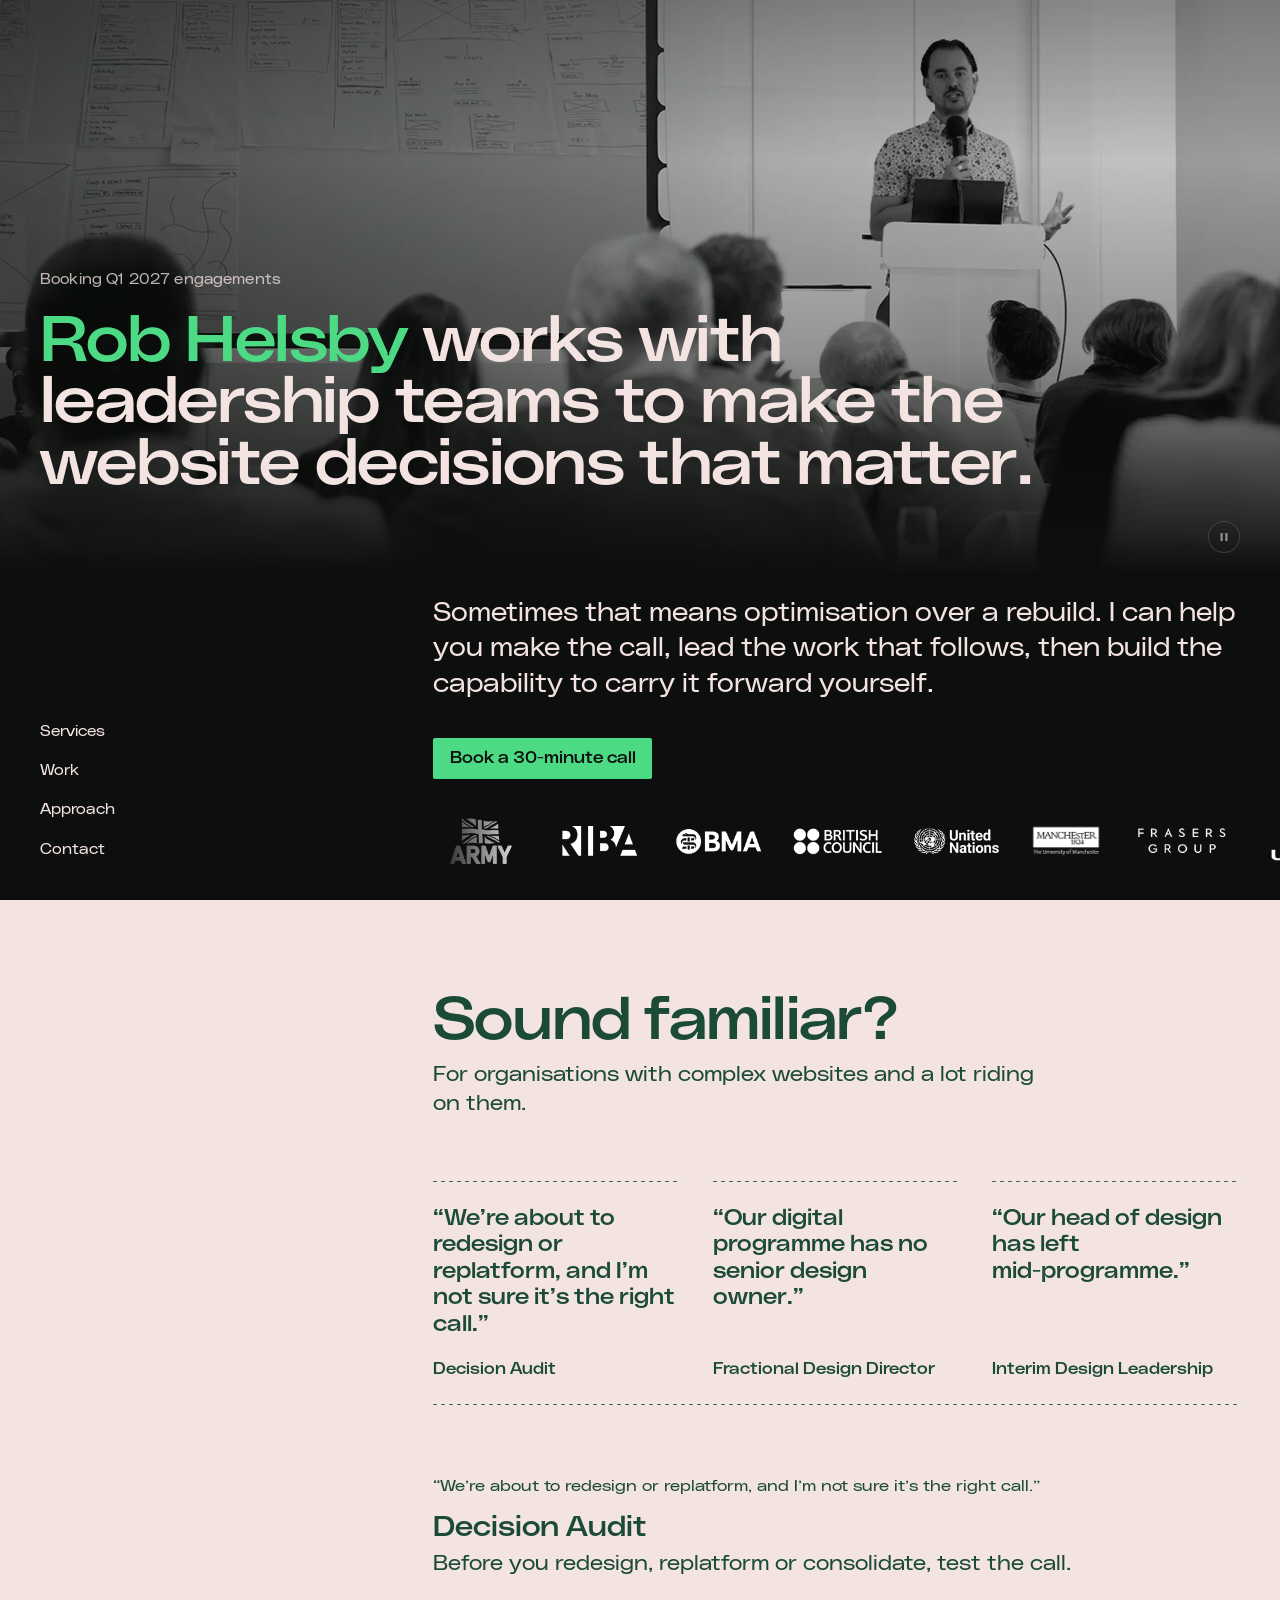
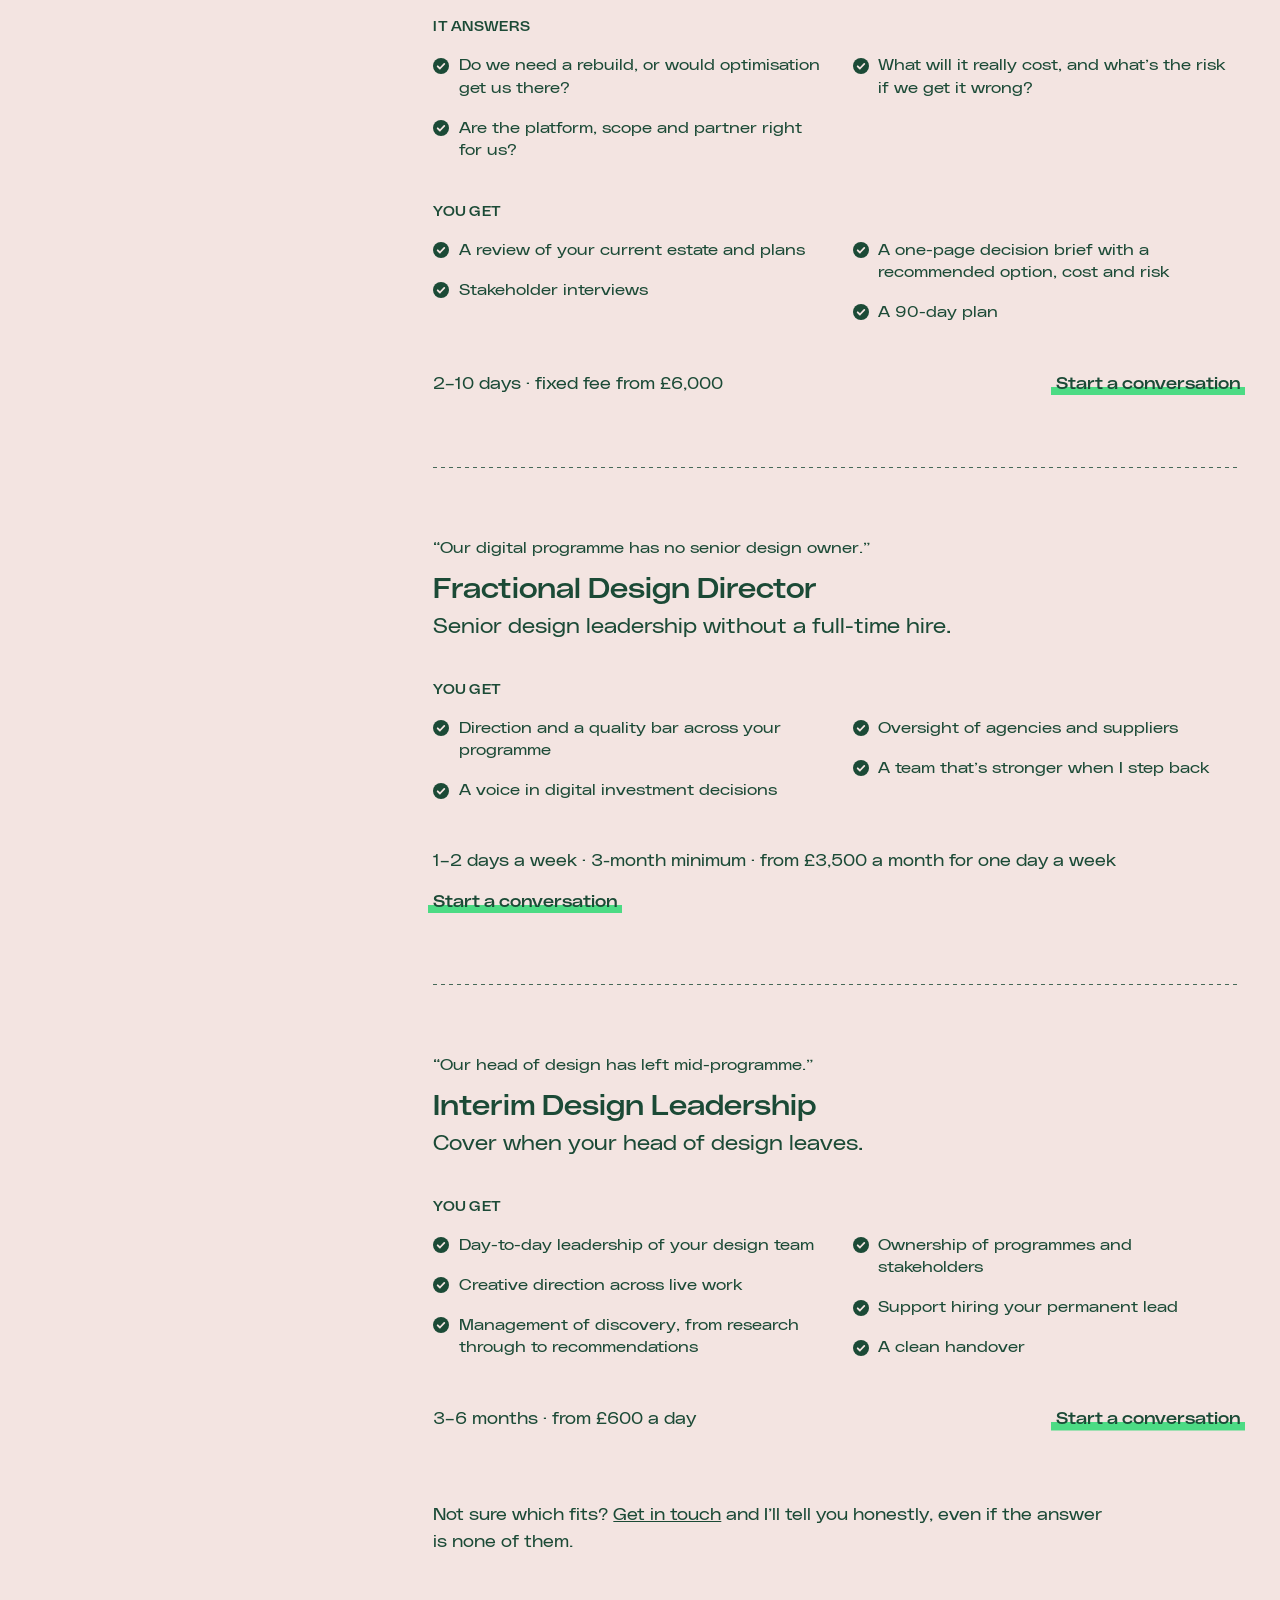
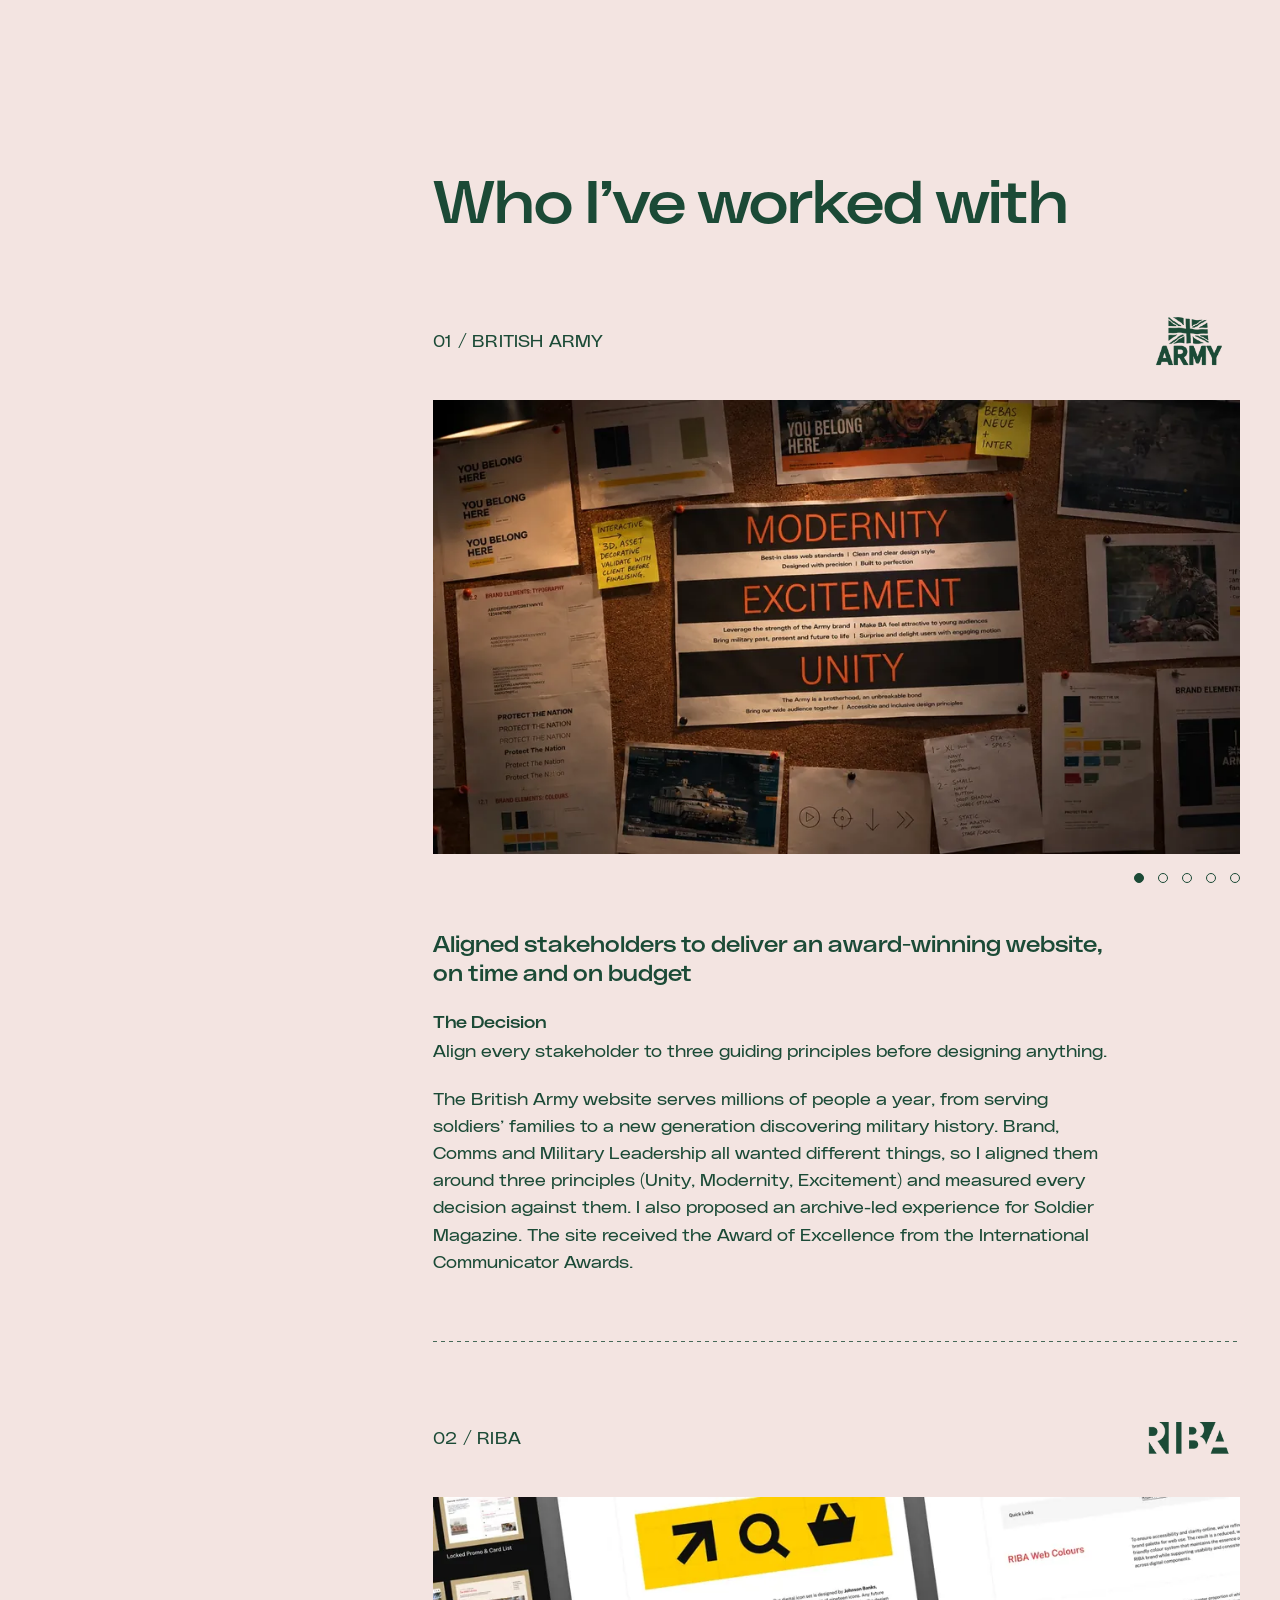
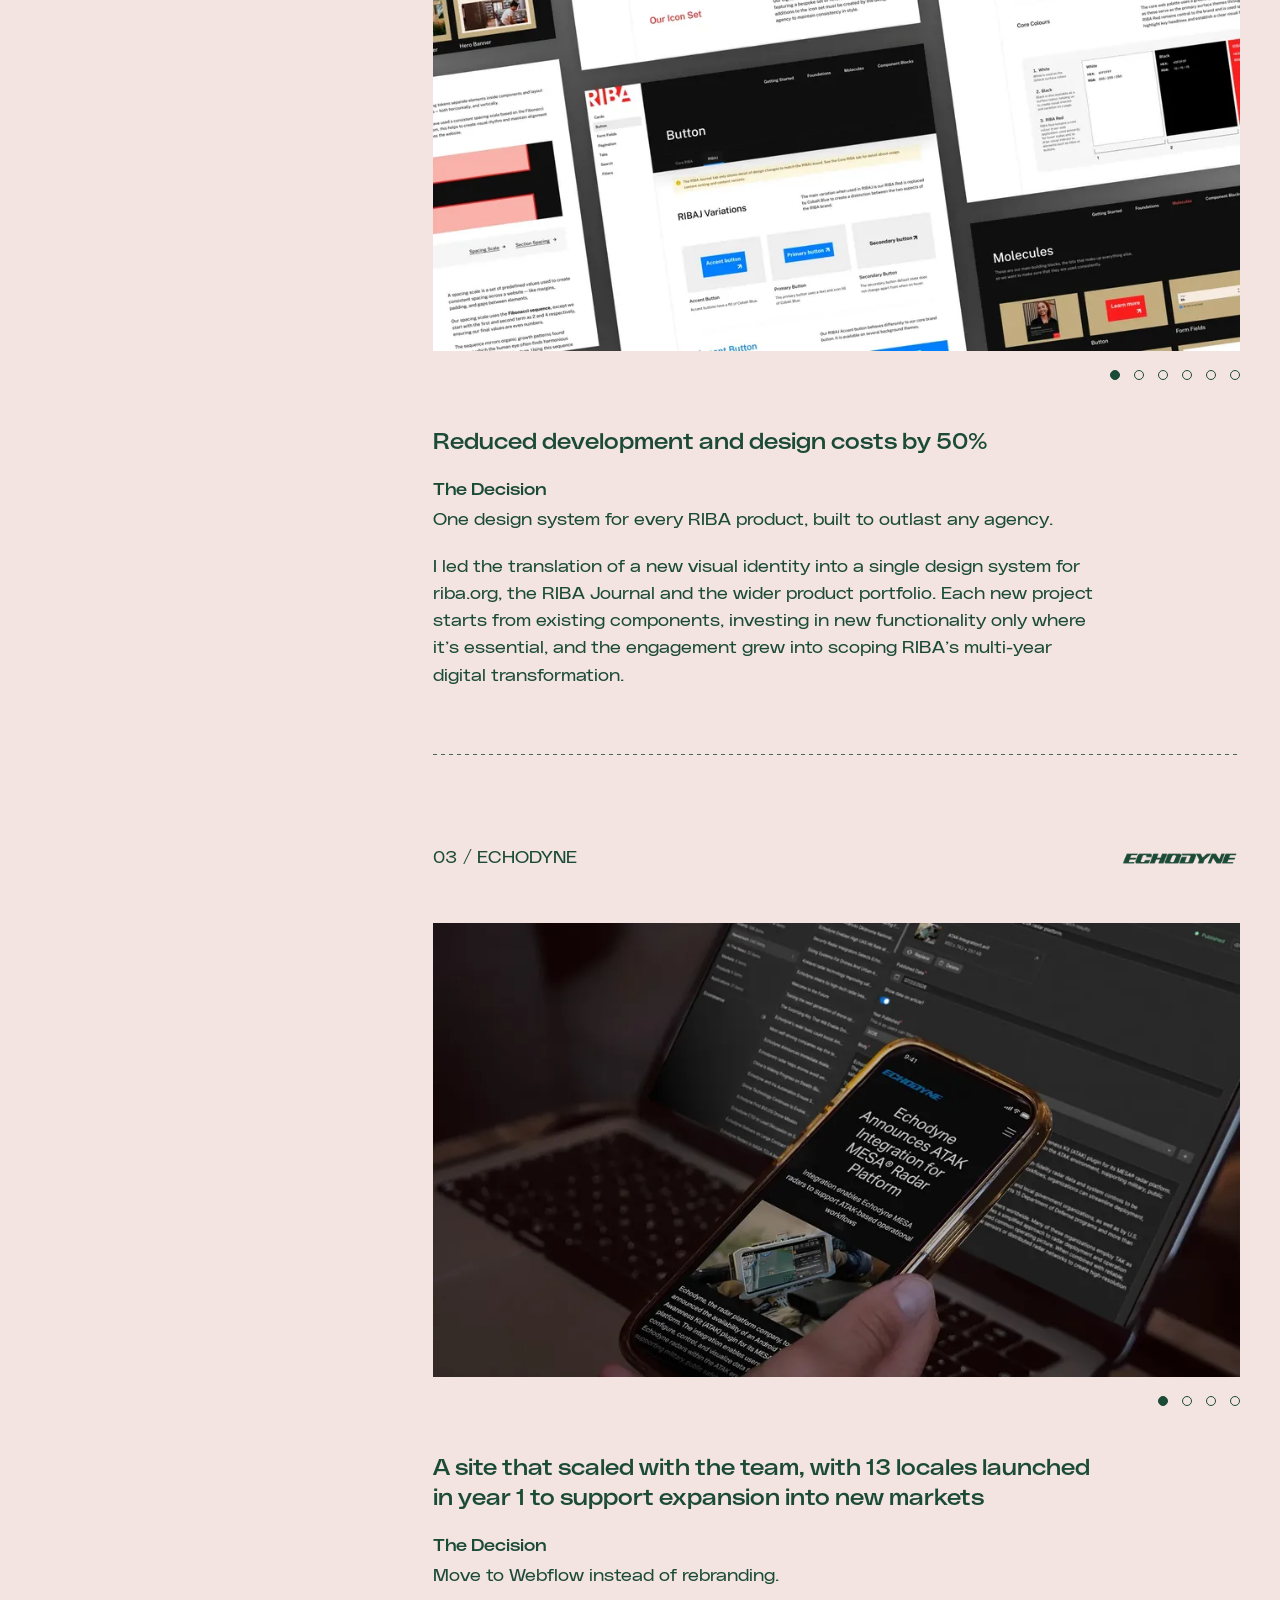
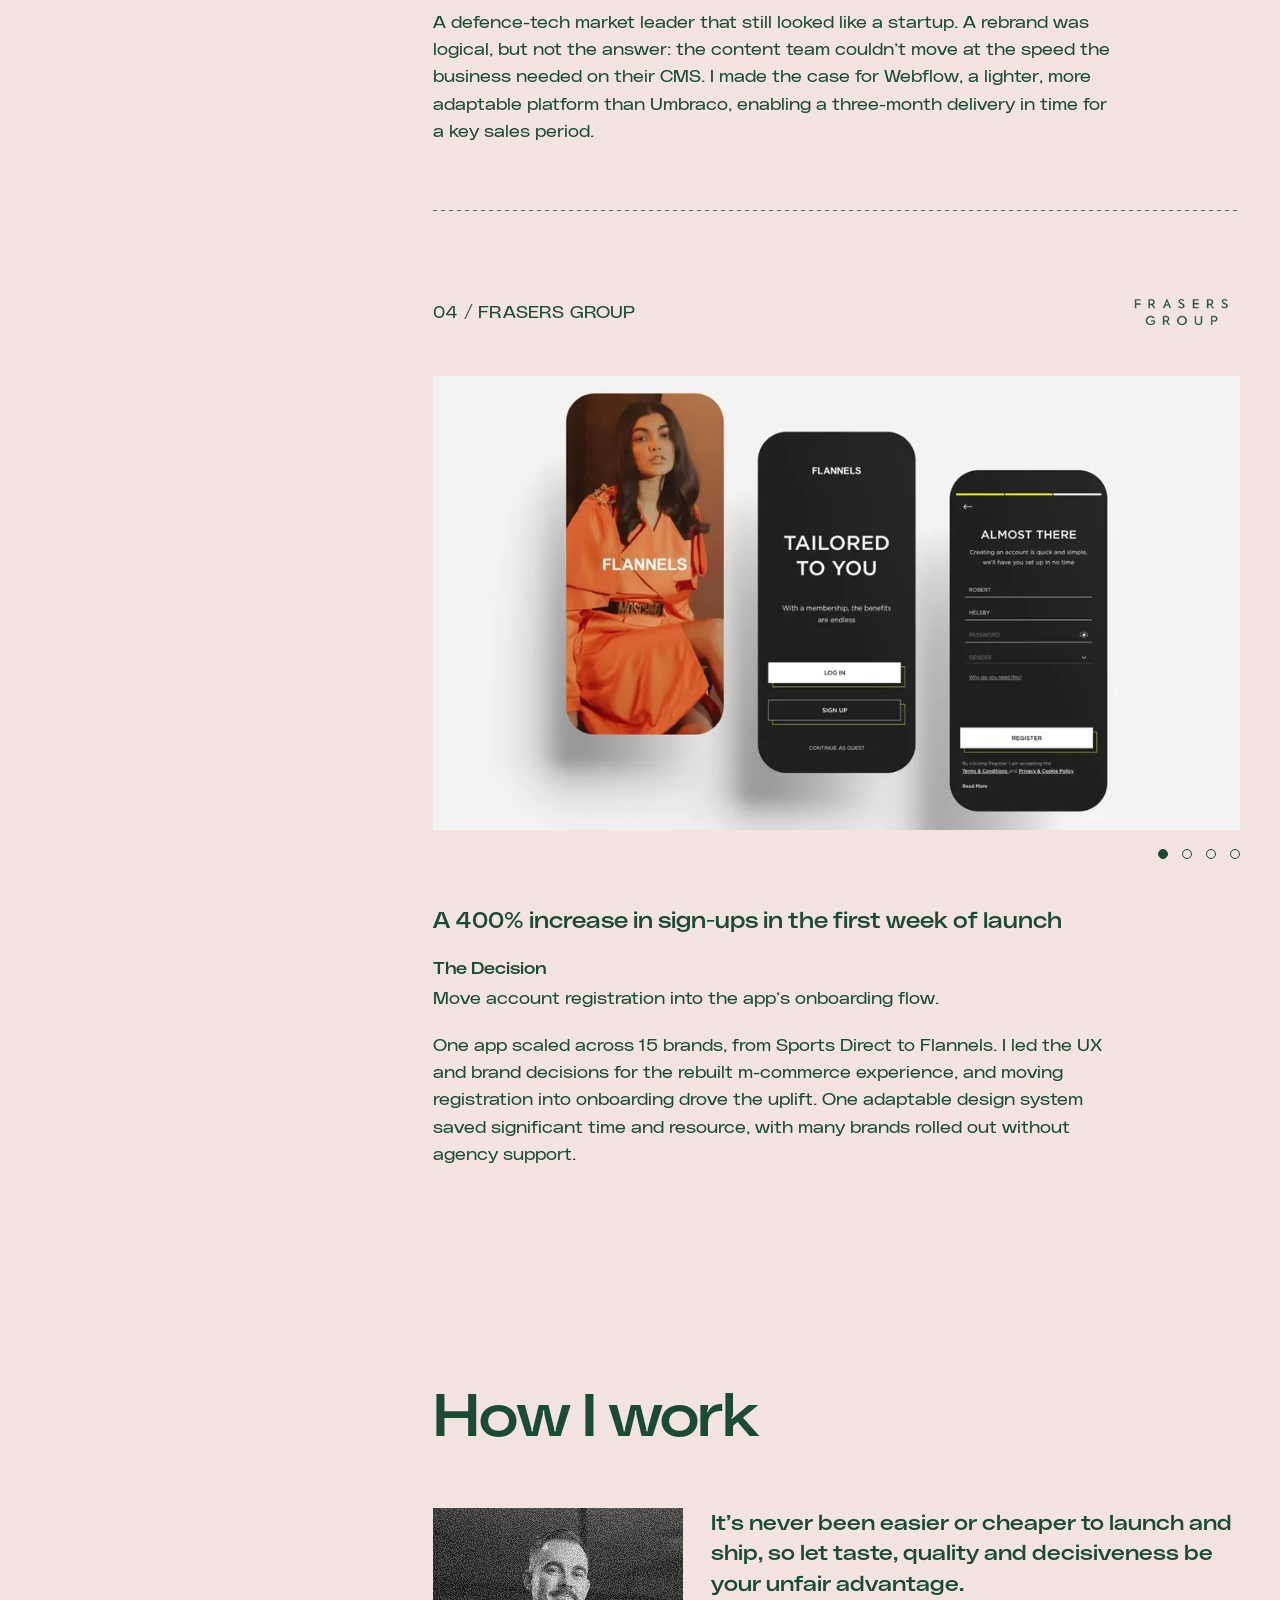
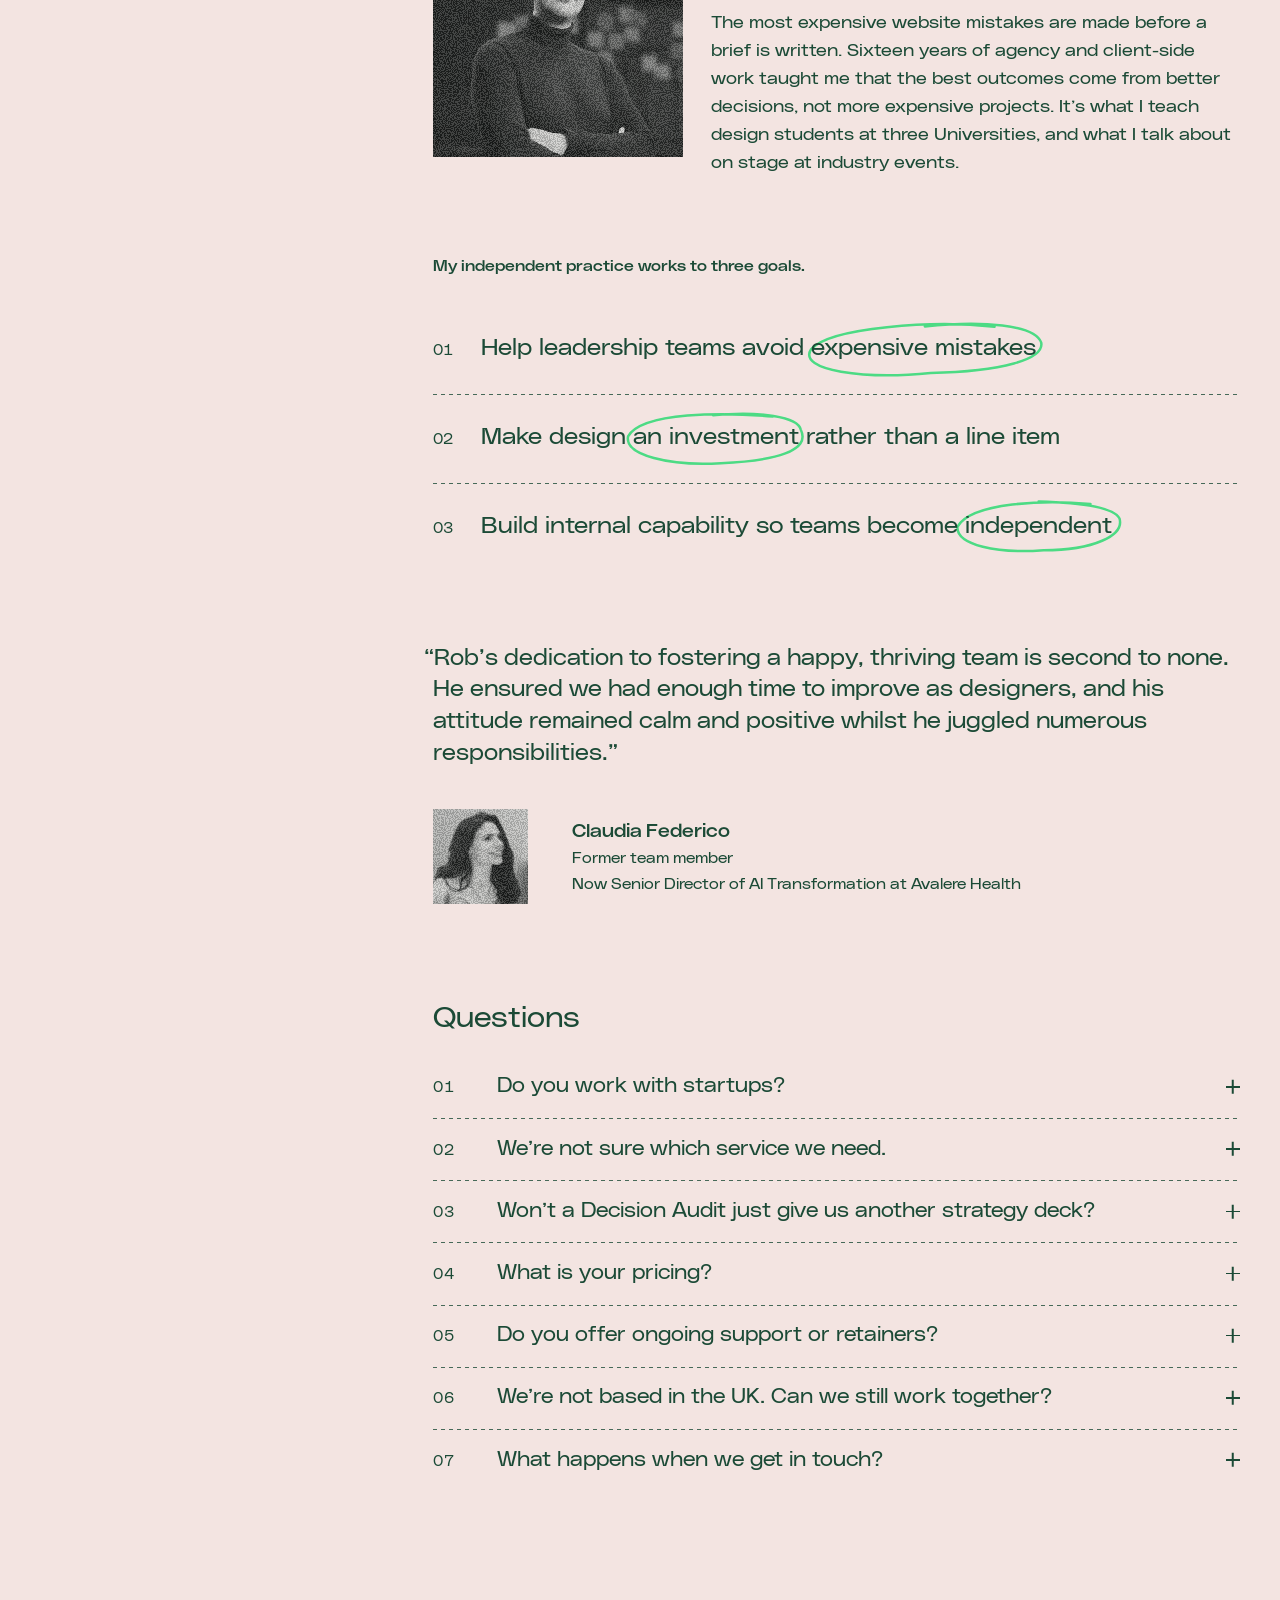
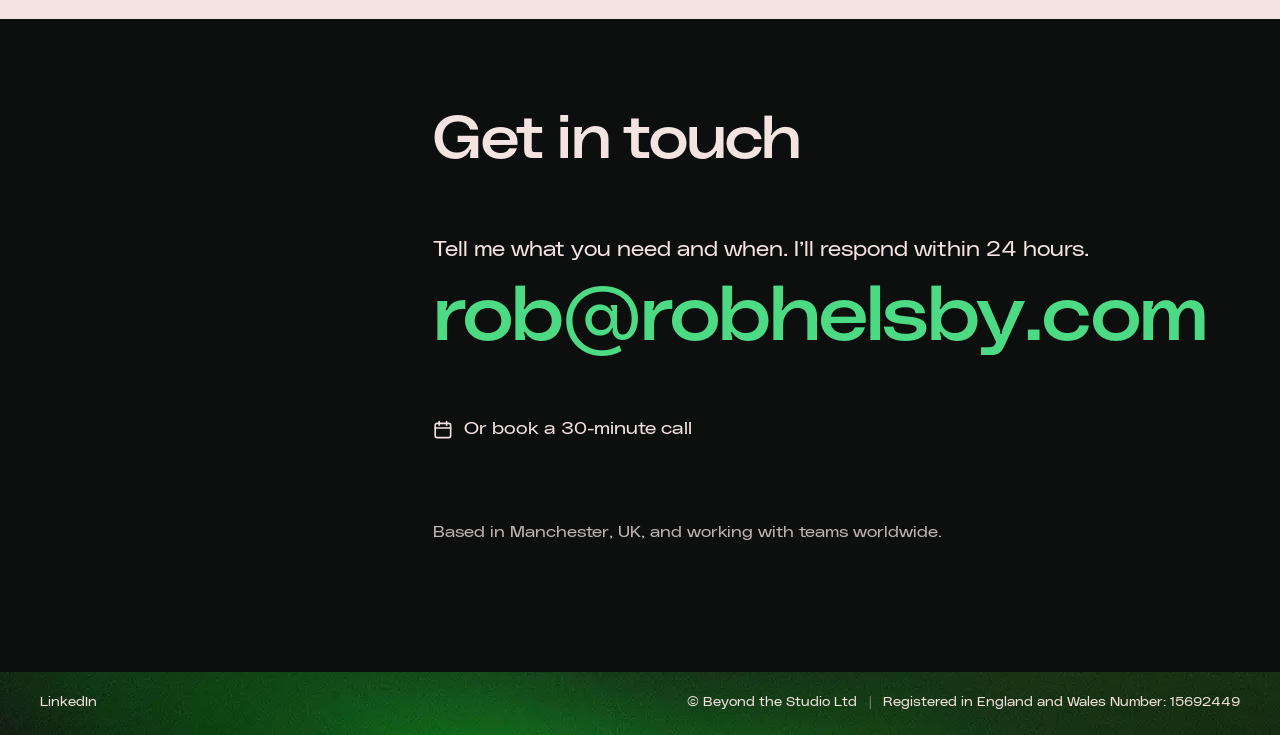
==== commit 2ea2b7ff: "Reposition around website decisions: hero, Sound familiar? problems section, logo and case order, FA" ====
--- a/index.html
+++ b/index.html
@@ -4,7 +4,7 @@
   <meta charset="utf-8">
   <meta name="viewport" content="width=device-width, initial-scale=1, viewport-fit=cover">
   <title>Rob Helsby &ndash; Strategy &amp; Experience Director</title>
-  <meta name="description" content="Rob Helsby is a Strategy &amp; Experience Director helping leadership teams make better brand and product decisions, through interim and fractional design leadership and Decision Audits.">
+  <meta name="description" content="Rob Helsby works with leadership teams to make the website decisions that matter, through Decision Audits and fractional and interim design leadership.">
   <link rel="canonical" href="https://robhelsby.com/">
   <meta name="theme-color" content="#0d0f0e">
 
@@ -19,7 +19,7 @@
   <meta property="og:locale" content="en_GB">
   <meta property="og:url" content="https://robhelsby.com/">
   <meta property="og:title" content="Rob Helsby &ndash; Strategy &amp; Experience Director">
-  <meta property="og:description" content="I help leadership teams get the big brand and product calls right.">
+  <meta property="og:description" content="I help leadership teams make the website decisions that matter.">
   <meta property="og:image" content="https://robhelsby.com/assets/images/site/rh-opengraph.jpg">
   <meta property="og:image:type" content="image/jpeg">
   <meta property="og:image:width" content="1200">
@@ -34,7 +34,7 @@
   <link rel="preconnect" href="https://fonts.googleapis.com">
   <link rel="preconnect" href="https://fonts.gstatic.com" crossorigin>
 
-  <link rel="stylesheet" href="/styles.css?v=2026-11-02d">
+  <link rel="stylesheet" href="/styles.css?v=2026-11-17">
   <!-- Bricolage Grotesque, trimmed to the single "&" it's used for -->
   <link rel="stylesheet" href="https://fonts.googleapis.com/css2?family=Bricolage+Grotesque:opsz,wght@96,400&amp;text=%26&amp;display=swap" media="print" onload="this.media='all'">
 
@@ -42,7 +42,7 @@
   <script>
     if (!matchMedia("(prefers-reduced-motion: reduce)").matches) document.documentElement.classList.add("intro");
   </script>
-  <script src="/script.js?v=2026-11-02d" defer></script>
+  <script src="/script.js?v=2026-11-17" defer></script>
 
   <script type="application/ld+json">
   {
@@ -52,7 +52,7 @@
     "url": "https://robhelsby.com/",
     "image": "https://robhelsby.com/assets/images/about/portrait.webp",
     "jobTitle": "Strategy & Experience Director",
-    "description": "Strategy and experience director focused on brand and product decision-making.",
+    "description": "Works with leadership teams to make the website decisions that matter.",
     "email": "mailto:rob@robhelsby.com",
     "address": { "@type": "PostalAddress", "addressLocality": "Stockport", "addressCountry": "GB" },
     "worksFor": { "@type": "Organization", "name": "Beyond the Studio Ltd" },
@@ -109,16 +109,17 @@
         <div class="hero__heading">
           <p class="hero__eyebrow">Booking Q1 2027 engagements</p>
           <h1 class="hero__title" id="hero-title">
-            <span class="hero__name">Rob Helsby</span> is a Strategy <span class="amp">&amp;</span>&nbsp;Experience Director focused on brand and product decision-making.
+            <span class="hero__name">Rob Helsby</span> works with leadership teams to make the website decisions that&nbsp;matter.
           </h1>
         </div>
       </div>
 
       <div class="hero__panel">
-        <p class="hero__intro">I help leadership teams get the big calls right. That can mean choosing optimisation over change, leading the project that matters, or building the team that can do it without me.</p>
+        <p class="hero__intro">Sometimes that means optimisation over a rebuild. I can help you make the call, lead the work that follows, then build the capability to carry it forward yourself.</p>
 
         <div class="hero__actions">
-          <a class="btn" href="#contact">Start a conversation</a>
+          <!-- Opens Calendly as a pop-up; without JavaScript it opens Calendly in a new tab -->
+          <a class="btn" href="https://calendly.com/rob-robhelsby/30min" target="_blank" rel="noopener" data-calendly="https://calendly.com/rob-robhelsby/30min?background_color=0d0f0e&amp;text_color=f3e4e1&amp;primary_color=4cdb84">Book a 30-minute call</a>
         </div>
 
         <div class="ticker" data-ticker>
@@ -126,23 +127,23 @@
             <!-- Logos: white on a shared 160x107 canvas. --s nudges optical size (1 = as exported) -->
             <ul class="ticker__list" aria-label="Clients I've worked with">
               <li class="ticker__item"><img src="/assets/images/logos/logo-british-army.png" alt="British Army" width="160" height="107" decoding="async"></li>
+              <li class="ticker__item"><img src="/assets/images/logos/rh-logo-riba.png" alt="RIBA" width="160" height="107" decoding="async"></li>
+              <li class="ticker__item"><img src="/assets/images/logos/logo-bma.png" alt="BMA" width="160" height="107" decoding="async"></li>
+              <li class="ticker__item"><img src="/assets/images/logos/logo-british-council.png" alt="British Council" width="160" height="107" decoding="async"></li>
+              <li class="ticker__item"><img src="/assets/images/logos/logo-united-nations.png" alt="United Nations" width="160" height="107" decoding="async"></li>
+              <li class="ticker__item" style="--s: 0.8"><img src="/assets/images/logos/logo-university-of-manchester.png" alt="The University of Manchester" width="160" height="107" decoding="async"></li>
+              <li class="ticker__item" style="--s: 1.15"><img src="/assets/images/logos/logo-frasers-group.png" alt="Frasers Group" width="160" height="107" decoding="async"></li>
               <li class="ticker__item" style="--s: 1.1"><img src="/assets/images/logos/logo-lexus.png?v=2" alt="Lexus" width="160" height="107" decoding="async"></li>
               <li class="ticker__item" style="--s: 1.2"><img src="/assets/images/logos/logo-echodyne.png" alt="Echodyne" width="160" height="107" decoding="async"></li>
-              <li class="ticker__item"><img src="/assets/images/logos/logo-bma.png" alt="BMA" width="160" height="107" decoding="async"></li>
-              <li class="ticker__item" style="--s: 1.15"><img src="/assets/images/logos/logo-frasers-group.png" alt="Frasers Group" width="160" height="107" decoding="async"></li>
-              <li class="ticker__item"><img src="/assets/images/logos/rh-logo-riba.png" alt="RIBA" width="160" height="107" decoding="async"></li>
-              <li class="ticker__item"><img src="/assets/images/logos/logo-british-council.png" alt="British Council" width="160" height="107" decoding="async"></li>
               <li class="ticker__item"><img src="/assets/images/logos/rh-logo-everlast.png" alt="Everlast" width="160" height="107" decoding="async"></li>
               <li class="ticker__item" style="--s: 0.83"><img src="/assets/images/logos/rh-logo-coop.png" alt="Co-op" width="160" height="107" decoding="async"></li>
               <li class="ticker__item"><img src="/assets/images/logos/logo-british-cycling.png" alt="British Cycling" width="160" height="107" decoding="async"></li>
-              <li class="ticker__item"><img src="/assets/images/logos/logo-united-nations.png" alt="United Nations" width="160" height="107" decoding="async"></li>
               <li class="ticker__item"><img src="/assets/images/logos/rh-logo-morrisons.png" alt="Morrisons" width="160" height="107" decoding="async"></li>
               <li class="ticker__item"><img src="/assets/images/logos/rh-logo-cim.png" alt="CIM" width="160" height="107" decoding="async"></li>
               <li class="ticker__item"><img src="/assets/images/logos/logo-pizza-hut.png" alt="Pizza Hut" width="160" height="107" decoding="async"></li>
               <li class="ticker__item"><img src="/assets/images/logos/logo-youth-sport-trust.png" alt="Youth Sport Trust" width="160" height="107" decoding="async"></li>
               <li class="ticker__item" style="--s: 0.88"><img src="/assets/images/logos/logo-sports-direct.png" alt="Sports Direct" width="160" height="107" decoding="async"></li>
               <li class="ticker__item"><img src="/assets/images/logos/logo-classic-football-shirts.png" alt="Classic Football Shirts" width="160" height="107" decoding="async"></li>
-              <li class="ticker__item" style="--s: 0.8"><img src="/assets/images/logos/logo-university-of-manchester.png" alt="The University of Manchester" width="160" height="107" decoding="async"></li>
             </ul>
           </div>
         </div>
@@ -153,90 +154,99 @@
     <!-- ===== SERVICES ===== -->
     <section class="section services" id="services" data-theme="light" aria-labelledby="services-title">
       <div class="section__inner">
-        <h2 class="section__title" id="services-title">What to hire me for</h2>
-        <p class="section__intro">Senior design leadership for marketing and digital leaders at established brands, for as long as you need it.</p>
-
-        <!-- At a glance: each item jumps to the full description below -->
-        <ul class="svc-overview" aria-label="Services at a glance">
+        <h2 class="section__title" id="services-title">Sound familiar?</h2>
+        <p class="section__intro">For organisations with complex websites and a lot riding on them.</p>
+
+        <!-- At a glance: each problem jumps to the service that solves it -->
+        <ul class="svc-overview" aria-label="Problems I solve, at a glance">
           <li class="svc-overview__item">
-            <a class="svc-overview__link" href="#svc-interim">
-              <span class="svc-overview__name">Interim Design Leadership</span>
-              <span class="svc-overview__price">3&ndash;6 months</span>
+            <a class="svc-overview__link" href="#svc-audit">
+              <span class="svc-overview__name">&ldquo;We&rsquo;re about to redesign or replatform, and I&rsquo;m not sure it&rsquo;s the right call.&rdquo;</span>
+              <span class="svc-overview__price">Decision Audit</span>
             </a>
           </li>
           <li class="svc-overview__item">
             <a class="svc-overview__link" href="#svc-fractional">
-              <span class="svc-overview__name">Fractional Design Director</span>
-              <span class="svc-overview__price">1&ndash;2 days a week</span>
+              <span class="svc-overview__name">&ldquo;Our digital programme has no senior design owner.&rdquo;</span>
+              <span class="svc-overview__price">Fractional Design Director</span>
             </a>
           </li>
           <li class="svc-overview__item">
-            <a class="svc-overview__link" href="#svc-audit">
-              <span class="svc-overview__name">Decision Audit</span>
-              <span class="svc-overview__price">2&ndash;10 days</span>
+            <a class="svc-overview__link" href="#svc-interim">
+              <span class="svc-overview__name">&ldquo;Our head of design has left <span class="nowrap">mid-programme</span>.&rdquo;</span>
+              <span class="svc-overview__price">Interim Design Leadership</span>
             </a>
           </li>
         </ul>
 
+        <article class="service" aria-labelledby="svc-audit">
+          <p class="service__problem">&ldquo;We&rsquo;re about to redesign or replatform, and I&rsquo;m not sure it&rsquo;s the right call.&rdquo;</p>
+          <h3 class="service__title" id="svc-audit">Decision Audit</h3>
+          <p class="service__lede">Before you redesign, replatform or consolidate, test the call.</p>
+
+          <h4 class="service__label">It answers</h4>
+          <ul class="checklist">
+            <li>Do we need a rebuild, or would optimisation get us there?</li>
+            <li>Are the platform, scope and partner right for us?</li>
+            <li>What will it really cost, and what&rsquo;s the risk if we get it wrong?</li>
+          </ul>
+
+          <h4 class="service__label">You get</h4>
+          <ul class="checklist">
+            <li>A review of your current estate and plans</li>
+            <li>Stakeholder interviews</li>
+            <li>A one-page decision brief with a recommended option, cost and risk</li>
+            <li>A 90-day plan</li>
+          </ul>
+
+          <div class="service__foot">
+            <p class="service__term">2&ndash;10 days &middot; fixed fee from &pound;6,000</p>
+            <a class="link-cta" href="#contact">Start a conversation</a>
+          </div>
+        </article>
+
+        <article class="service" aria-labelledby="svc-fractional">
+          <p class="service__problem">&ldquo;Our digital programme has no senior design owner.&rdquo;</p>
+          <h3 class="service__title" id="svc-fractional">Fractional Design Director</h3>
+          <p class="service__lede">Senior design leadership without a full-time hire.</p>
+
+          <h4 class="service__label">You get</h4>
+          <ul class="checklist">
+            <li>Direction and a quality bar across your programme</li>
+            <li>A voice in digital investment decisions</li>
+            <li>Oversight of agencies and suppliers</li>
+            <li>A team that&rsquo;s stronger when I step back</li>
+          </ul>
+
+          <div class="service__foot">
+            <p class="service__term">1&ndash;2 days a week &middot; 3-month minimum &middot; from &pound;3,500 a month for one day a week</p>
+            <a class="link-cta" href="#contact">Start a conversation</a>
+          </div>
+        </article>
+
         <article class="service" aria-labelledby="svc-interim">
+          <p class="service__problem">&ldquo;Our head of design has left <span class="nowrap">mid-programme</span>.&rdquo;</p>
           <h3 class="service__title" id="svc-interim">Interim Design Leadership</h3>
-          <p class="service__lede">For when you need a design leader now.</p>
-          <p class="service__body">Your head of design has left, or a major programme has no one senior steering it. I step in, take ownership of the team and the work, and keep the big calls moving, whether it&rsquo;s a new website, a rebrand or a product launch.</p>
-
-          <h4 class="service__label">I&rsquo;ll take on</h4>
+          <p class="service__lede">Cover when your head of design leaves.</p>
+
+          <h4 class="service__label">You get</h4>
           <ul class="checklist">
-            <li>Leading your design team</li>
-            <li>Owning a major programme end to end</li>
-            <li>Managing stakeholders and the board</li>
-            <li>Hiring and onboarding your permanent lead</li>
+            <li>Day-to-day leadership of your design team</li>
+            <li>Creative direction across live work</li>
+            <li>Management of discovery, from research through to recommendations</li>
+            <li>Ownership of programmes and stakeholders</li>
+            <li>Support hiring your permanent lead</li>
+            <li>A clean handover</li>
           </ul>
 
           <div class="service__foot">
-            <p class="service__term">3&ndash;6 months. When I leave, the work is on track and your team is ready to carry it.</p>
+            <p class="service__term">3&ndash;6 months &middot; from &pound;600 a day</p>
             <a class="link-cta" href="#contact">Start a conversation</a>
           </div>
         </article>
 
-        <article class="service" aria-labelledby="svc-fractional">
-          <h3 class="service__title" id="svc-fractional">Fractional Design Director</h3>
-          <p class="service__lede">For when you need senior judgement, not another full-time hire.</p>
-          <p class="service__body">Your team can deliver, but no one at the top is setting the standard or challenging the big decisions. As your fractional Design Director, I provide that senior oversight across the work, the people and the wider business.</p>
-
-          <h4 class="service__label">I can help with</h4>
-          <ul class="checklist">
-            <li>Strategic planning</li>
-            <li>Creative direction and quality</li>
-            <li>Team development</li>
-            <li>A design voice in leadership decisions</li>
-          </ul>
-
-          <div class="service__foot">
-            <p class="service__term">1&ndash;2 days a week, starting with a three-month commitment.</p>
-            <a class="link-cta" href="#contact">Start a conversation</a>
-          </div>
-        </article>
-
-        <article class="service" aria-labelledby="svc-audit">
-          <h3 class="service__title" id="svc-audit">Decision Audit</h3>
-          <p class="service__lede">For when you&rsquo;re about to make a big call.</p>
-          <p class="service__body">A new website, rebrand or product launch is a major investment, and getting it wrong is the kind of call people lose jobs over. I help you understand the problem, test the options and establish what the project really needs.</p>
-
-          <h4 class="service__label">What you&rsquo;ll know</h4>
-          <ul class="checklist">
-            <li>If you&rsquo;re starting the right project</li>
-            <li>What should change, and what shouldn&rsquo;t</li>
-            <li>What the investment will really involve</li>
-            <li>What doing nothing could cost you</li>
-            <li>What action to take</li>
-          </ul>
-
-          <div class="service__foot">
-            <p class="service__term">2&ndash;10 days, with a fixed scope.</p>
-            <a class="link-cta" href="#contact">Start a conversation</a>
-          </div>
-        </article>
-
         <p class="services__note">Not sure which fits? <a href="#contact">Get in touch</a> and I&rsquo;ll tell you honestly, even if the answer is none of them.</p>
+
       </div>
     </section>
 
@@ -298,9 +308,34 @@
           </div>
         </article>
 
+        <article class="case" aria-labelledby="case-echodyne">
+          <div class="case__meta">
+            <h3 class="case__client" id="case-echodyne"><span aria-hidden="true">03 / </span>Echodyne</h3>
+            <div class="case__logo"><span class="case__logo-mark" role="img" aria-label="Echodyne" style="--logo: url('/assets/images/logos/logo-echodyne.png'); --s: 1.2"></span></div>
+          </div>
+
+          <div class="case__media carousel" data-carousel data-label="Echodyne">
+            <div class="carousel__viewport">
+              <div class="carousel__track">
+                <figure class="carousel__slide"><img src="/assets/images/work/echodyne/echodyne-01.webp" srcset="/assets/images/work/echodyne/echodyne-01-960.webp 960w, /assets/images/work/echodyne/echodyne-01.webp 1600w" sizes="(min-width: 64em) 848px, 100vw" alt="Echodyne news story on a phone held over a laptop" width="1600" height="900" loading="lazy" decoding="async"></figure>
+                <figure class="carousel__slide"><img data-src="/assets/images/work/echodyne/echodyne-02.webp" data-srcset="/assets/images/work/echodyne/echodyne-02-960.webp 960w, /assets/images/work/echodyne/echodyne-02.webp 1600w" sizes="(min-width: 64em) 848px, 100vw" alt="Echodyne website pages arranged around the project brief" width="1600" height="900" decoding="async"></figure>
+                <figure class="carousel__slide"><img data-src="/assets/images/work/echodyne/echodyne-03.webp" data-srcset="/assets/images/work/echodyne/echodyne-03-960.webp 960w, /assets/images/work/echodyne/echodyne-03.webp 1600w" sizes="(min-width: 64em) 848px, 100vw" alt="Webflow localisation settings beside the French version of the Echodyne website" width="1600" height="900" decoding="async"></figure>
+                <figure class="carousel__slide"><img data-src="/assets/images/work/echodyne/echodyne-04.webp" data-srcset="/assets/images/work/echodyne/echodyne-04-960.webp 960w, /assets/images/work/echodyne/echodyne-04.webp 1600w" sizes="(min-width: 64em) 848px, 100vw" alt="Echodyne radar product pages and imagery" width="1600" height="900" decoding="async"></figure>
+              </div>
+            </div>
+            <div class="carousel__pips"></div>
+          </div>
+
+          <div class="case__copy">
+            <p class="case__title">A site that scaled with the team, with 13 locales launched in year 1 to support expansion into new markets</p>
+            <p class="case__decision"><span class="case__decision-label">The Decision</span>Move to Webflow instead of rebranding.</p>
+            <p>A defence-tech market leader that still looked like a startup. A rebrand was logical, but not the answer: the content team couldn&rsquo;t move at the speed the business needed on their CMS. I made the case for Webflow, a lighter, more adaptable platform than Umbraco, enabling a three-month delivery in time for a key sales period.</p>
+          </div>
+        </article>
+
         <article class="case" aria-labelledby="case-frasers">
           <div class="case__meta">
-            <h3 class="case__client" id="case-frasers"><span aria-hidden="true">03 / </span>Frasers Group</h3>
+            <h3 class="case__client" id="case-frasers"><span aria-hidden="true">04 / </span>Frasers Group</h3>
             <div class="case__logo"><span class="case__logo-mark" role="img" aria-label="Frasers Group" style="--logo: url('/assets/images/logos/logo-frasers-group.png'); --s: 1.15"></span></div>
           </div>
 
@@ -320,31 +355,6 @@
             <p class="case__title">A 400% increase in <span class="nowrap">sign-ups</span> in the first week of launch</p>
             <p class="case__decision"><span class="case__decision-label">The Decision</span>Move account registration into the app&rsquo;s onboarding flow.</p>
             <p>One app scaled across 15 brands, from Sports Direct to Flannels. I led the UX and brand decisions for the rebuilt m-commerce experience, and moving registration into onboarding drove the uplift. One adaptable design system saved significant time and resource, with many brands rolled out without agency support.</p>
-          </div>
-        </article>
-
-        <article class="case" aria-labelledby="case-echodyne">
-          <div class="case__meta">
-            <h3 class="case__client" id="case-echodyne"><span aria-hidden="true">04 / </span>Echodyne</h3>
-            <div class="case__logo"><span class="case__logo-mark" role="img" aria-label="Echodyne" style="--logo: url('/assets/images/logos/logo-echodyne.png'); --s: 1.2"></span></div>
-          </div>
-
-          <div class="case__media carousel" data-carousel data-label="Echodyne">
-            <div class="carousel__viewport">
-              <div class="carousel__track">
-                <figure class="carousel__slide"><img src="/assets/images/work/echodyne/echodyne-01.webp" srcset="/assets/images/work/echodyne/echodyne-01-960.webp 960w, /assets/images/work/echodyne/echodyne-01.webp 1600w" sizes="(min-width: 64em) 848px, 100vw" alt="Echodyne news story on a phone held over a laptop" width="1600" height="900" loading="lazy" decoding="async"></figure>
-                <figure class="carousel__slide"><img data-src="/assets/images/work/echodyne/echodyne-02.webp" data-srcset="/assets/images/work/echodyne/echodyne-02-960.webp 960w, /assets/images/work/echodyne/echodyne-02.webp 1600w" sizes="(min-width: 64em) 848px, 100vw" alt="Echodyne website pages arranged around the project brief" width="1600" height="900" decoding="async"></figure>
-                <figure class="carousel__slide"><img data-src="/assets/images/work/echodyne/echodyne-03.webp" data-srcset="/assets/images/work/echodyne/echodyne-03-960.webp 960w, /assets/images/work/echodyne/echodyne-03.webp 1600w" sizes="(min-width: 64em) 848px, 100vw" alt="Webflow localisation settings beside the French version of the Echodyne website" width="1600" height="900" decoding="async"></figure>
-                <figure class="carousel__slide"><img data-src="/assets/images/work/echodyne/echodyne-04.webp" data-srcset="/assets/images/work/echodyne/echodyne-04-960.webp 960w, /assets/images/work/echodyne/echodyne-04.webp 1600w" sizes="(min-width: 64em) 848px, 100vw" alt="Echodyne radar product pages and imagery" width="1600" height="900" decoding="async"></figure>
-              </div>
-            </div>
-            <div class="carousel__pips"></div>
-          </div>
-
-          <div class="case__copy">
-            <p class="case__title">A site that scaled with the team, with 13 locales launched in year 1 to support expansion into new markets</p>
-            <p class="case__decision"><span class="case__decision-label">The Decision</span>Move to Webflow instead of rebranding.</p>
-            <p>A defence-tech market leader that still looked like a startup. A rebrand was logical, but not the answer: the content team couldn&rsquo;t move at the speed the business needed on their CMS. I made the case for Webflow, a lighter, more adaptable platform than Umbraco, enabling a three-month delivery in time for a key sales period.</p>
           </div>
         </article>
 
@@ -398,7 +408,7 @@
 
           <div class="about__text">
             <p class="about__lede">It&rsquo;s never been easier or cheaper to launch and ship, so let taste, quality and decisiveness be your unfair advantage.</p>
-            <p class="about__body">The most expensive brand and product mistakes are made before a brief is written. Sixteen years of agency and client-side work taught me that the best outcomes come from better decisions, not more expensive projects. It&rsquo;s what I teach design students at three Universities, and what I talk about on stage at industry events.</p>
+            <p class="about__body">The most expensive website mistakes are made before a brief is written. Sixteen years of agency and client-side work taught me that the best outcomes come from better decisions, not more expensive projects. It&rsquo;s what I teach design students at three Universities, and what I talk about on stage at industry events.</p>
           </div>
         </div>
 
@@ -414,7 +424,7 @@
           </li>
           <li class="goal">
             <span class="goal__num" aria-hidden="true">03</span>
-            <span class="goal__text">Build internal capability so brands become <span class="goal__mark">independent</span></span>
+            <span class="goal__text">Build internal capability so teams become <span class="goal__mark">independent</span></span>
           </li>
         </ol>
 
@@ -439,83 +449,73 @@
             <details class="faq__item">
               <summary class="faq__q">
                 <span class="faq__num" aria-hidden="true">01</span>
-                <span class="faq__text"><span class="faq__label">What kind of brands do you work with?</span></span>
-                <span class="faq__icon" aria-hidden="true"></span>
-              </summary>
-              <div class="faq__a">
-                <p>Established brands heading into their next phase of growth. You&rsquo;ll usually have a solid visual identity and a working website in place already, run by an agency or your own marketing team. That&rsquo;s where my work makes the biggest difference.</p>
+                <span class="faq__text"><span class="faq__label">Do you work with startups?</span></span>
+                <span class="faq__icon" aria-hidden="true"></span>
+              </summary>
+              <div class="faq__a">
+                <p>Yes, when the timing&rsquo;s right. I love helping startups reach their goals, and the right moment to bring me in is when you&rsquo;re approaching, or have just closed, Series A funding.</p>
               </div>
             </details>
             <details class="faq__item">
               <summary class="faq__q">
                 <span class="faq__num" aria-hidden="true">02</span>
-                <span class="faq__text"><span class="faq__label">Do you work with startups?</span></span>
-                <span class="faq__icon" aria-hidden="true"></span>
-              </summary>
-              <div class="faq__a">
-                <p>Yes, when the timing&rsquo;s right. I love helping startups reach their goals, and the right moment to bring me in is when you&rsquo;re approaching, or have just closed, Series A funding.</p>
+                <span class="faq__text"><span class="faq__label">We&rsquo;re not sure which service we need.</span></span>
+                <span class="faq__icon" aria-hidden="true"></span>
+              </summary>
+              <div class="faq__a">
+                <p>As a rule of thumb: if you&rsquo;re about to redesign, replatform or consolidate, start with a Decision Audit. If your digital programme has no senior design owner, it&rsquo;s a Fractional Design Director. If your head of design has left, it&rsquo;s Interim Design Leadership.</p>
+                <p>Still unsure? <a href="#contact">Get in touch</a> and I&rsquo;ll tell you honestly what fits.</p>
               </div>
             </details>
             <details class="faq__item">
               <summary class="faq__q">
                 <span class="faq__num" aria-hidden="true">03</span>
-                <span class="faq__text"><span class="faq__label">We&rsquo;re not sure which service we need.</span></span>
-                <span class="faq__icon" aria-hidden="true"></span>
-              </summary>
-              <div class="faq__a">
-                <p>As a rule of thumb: if you&rsquo;re missing a design leader, it&rsquo;s Interim Design Leadership. If your team delivers but needs senior judgement above it, it&rsquo;s a Fractional Design Director. If you&rsquo;re facing one big call, start with a Decision Audit.</p>
-                <p>Still unsure? <a href="#contact">Get in touch</a> and I&rsquo;ll tell you honestly what fits.</p>
+                <span class="faq__text"><span class="faq__label">Won&rsquo;t a Decision Audit just give us another strategy deck?</span></span>
+                <span class="faq__icon" aria-hidden="true"></span>
+              </summary>
+              <div class="faq__a">
+                <p>No. It ends in a decision: what to do, what not to do, and what it will realistically cost and return. You get a clear recommendation you can act on and defend to your board, not a document to file.</p>
               </div>
             </details>
             <details class="faq__item">
               <summary class="faq__q">
                 <span class="faq__num" aria-hidden="true">04</span>
-                <span class="faq__text"><span class="faq__label">Won&rsquo;t a Decision Audit just give us another strategy deck?</span></span>
-                <span class="faq__icon" aria-hidden="true"></span>
-              </summary>
-              <div class="faq__a">
-                <p>No. It ends in a decision: what to do, what not to do, and what it will realistically cost and return. You get a clear recommendation you can act on and defend to your board, not a document to file.</p>
-              </div>
-            </details>
-            <details class="faq__item">
-              <summary class="faq__q">
-                <span class="faq__num" aria-hidden="true">05</span>
                 <span class="faq__text"><span class="faq__label">What is your pricing?</span></span>
                 <span class="faq__icon" aria-hidden="true"></span>
               </summary>
               <div class="faq__a">
                 <p>Hidden pricing is one of the most frustrating parts of finding a partner, so here&rsquo;s mine. You&rsquo;ll always know the cost before we start.</p>
                 <ul class="faq__prices">
+                  <li><span class="faq__price-name">Decision Audit</span> <span class="faq__price">From &pound;6,000.</span> A fixed fee for an agreed scope, usually 2&ndash;10 days.</li>
+                  <li><span class="faq__price-name">Fractional Design Director</span> <span class="faq__price">From &pound;3,500 a month for one day a week.</span> Up to two days a week, with a three-month minimum.</li>
                   <li><span class="faq__price-name">Interim Design Leadership</span> <span class="faq__price">From &pound;600 a day.</span> For engagements of 3&ndash;6 months.</li>
-                  <li><span class="faq__price-name">Fractional Design Director</span> <span class="faq__price">From &pound;3,500 a month for one day a week.</span> Up to two days a week, starting with a three-month commitment.</li>
-                  <li><span class="faq__price-name">Decision Audit</span> <span class="faq__price">From &pound;6,000.</span> A fixed fee for an agreed scope, usually 2&ndash;10 days.</li>
                 </ul>
                 <p>All prices exclude VAT. Every engagement is scoped to your situation, so if you&rsquo;re not sure what fits, <a href="#contact">get in touch</a> and I&rsquo;ll give you my honest advice. Sometimes the right answer is a smaller piece of work first.</p>
               </div>
             </details>
             <details class="faq__item">
               <summary class="faq__q">
+                <span class="faq__num" aria-hidden="true">05</span>
+                <span class="faq__text"><span class="faq__label">Do you offer ongoing support or retainers?</span></span>
+                <span class="faq__icon" aria-hidden="true"></span>
+              </summary>
+              <div class="faq__a">
+                <p>Not open-ended ones. You&rsquo;ll work with me for exactly as long as you need me, and no longer. A Fractional Design Director is the one ongoing arrangement, and even then the aim is to leave your team with the tools, knowledge and confidence to manage without me.</p>
+              </div>
+            </details>
+            <details class="faq__item">
+              <summary class="faq__q">
                 <span class="faq__num" aria-hidden="true">06</span>
-                <span class="faq__text"><span class="faq__label">Do you offer ongoing support or retainers?</span></span>
-                <span class="faq__icon" aria-hidden="true"></span>
-              </summary>
-              <div class="faq__a">
-                <p>Not open-ended ones. You&rsquo;ll work with me for exactly as long as you need me, and no longer. A Fractional Design Director is the one ongoing arrangement, and even then the aim is to leave your team with the tools, knowledge and confidence to manage without me.</p>
+                <span class="faq__text"><span class="faq__label">We&rsquo;re not based in the UK. Can we still work together?</span></span>
+                <span class="faq__icon" aria-hidden="true"></span>
+              </summary>
+              <div class="faq__a">
+                <p>Absolutely. I&rsquo;m based in the UK, but most of my work is delivered remotely. As long as you&rsquo;re happy to work in English and collaborate online, we&rsquo;re good to go.</p>
               </div>
             </details>
             <details class="faq__item">
               <summary class="faq__q">
                 <span class="faq__num" aria-hidden="true">07</span>
-                <span class="faq__text"><span class="faq__label">We&rsquo;re not based in the UK. Can we still work together?</span></span>
-                <span class="faq__icon" aria-hidden="true"></span>
-              </summary>
-              <div class="faq__a">
-                <p>Absolutely. I&rsquo;m based in the UK, but most of my work is delivered remotely. As long as you&rsquo;re happy to work in English and collaborate online, we&rsquo;re good to go.</p>
-              </div>
-            </details>
-            <details class="faq__item">
-              <summary class="faq__q">
-                <span class="faq__num" aria-hidden="true">08</span>
                 <span class="faq__text"><span class="faq__label">What happens when we get in touch?</span></span>
                 <span class="faq__icon" aria-hidden="true"></span>
               </summary>
--- a/styles.css
+++ b/styles.css
@@ -437,6 +437,14 @@
 .service + .service {
   margin-top: clamp(3rem, 2rem + 3vw, 5rem);
   padding-top: clamp(3rem, 2rem + 3vw, 5rem);
+}
+
+/* The problem each service solves, quoted above its name */
+.service__problem {
+  margin: 0 0 0.75rem;
+  max-width: var(--measure);
+  font-size: var(--text-small);
+  line-height: 1.45;
 }
 
 .service__title {
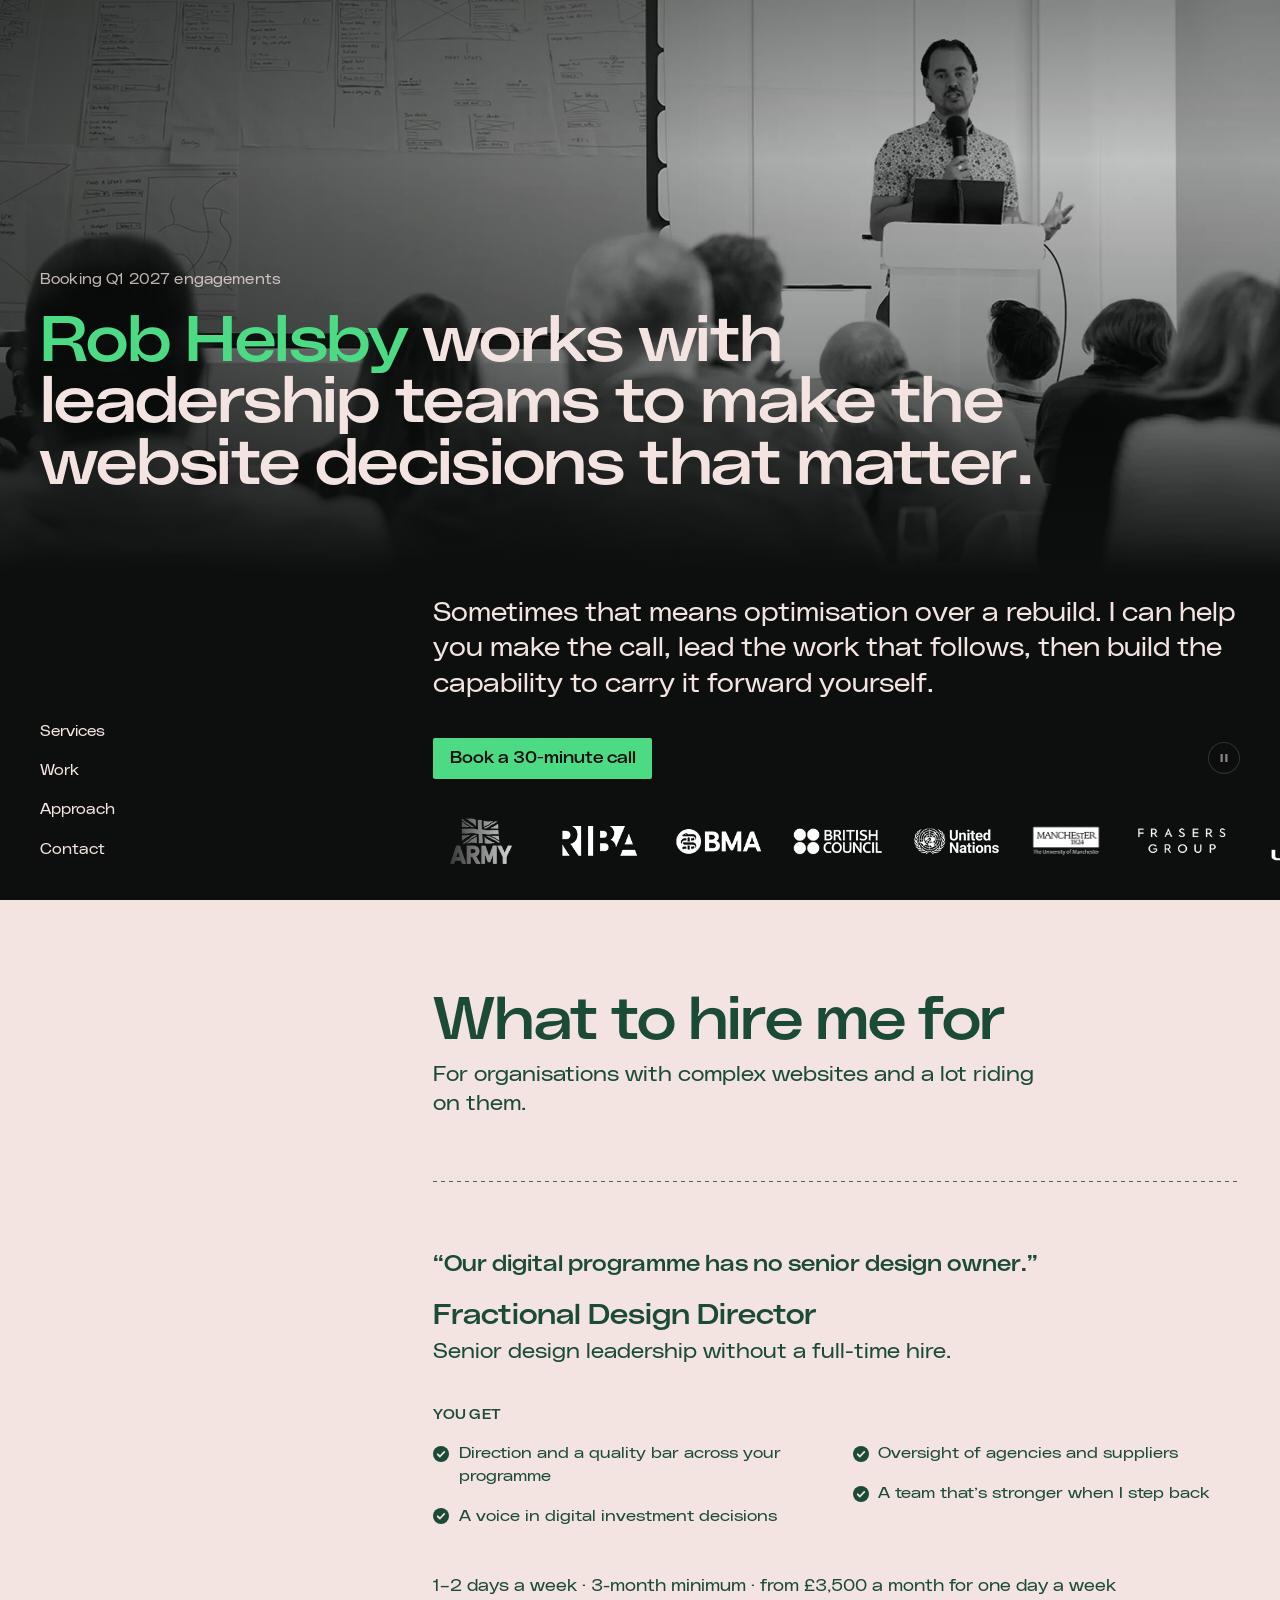
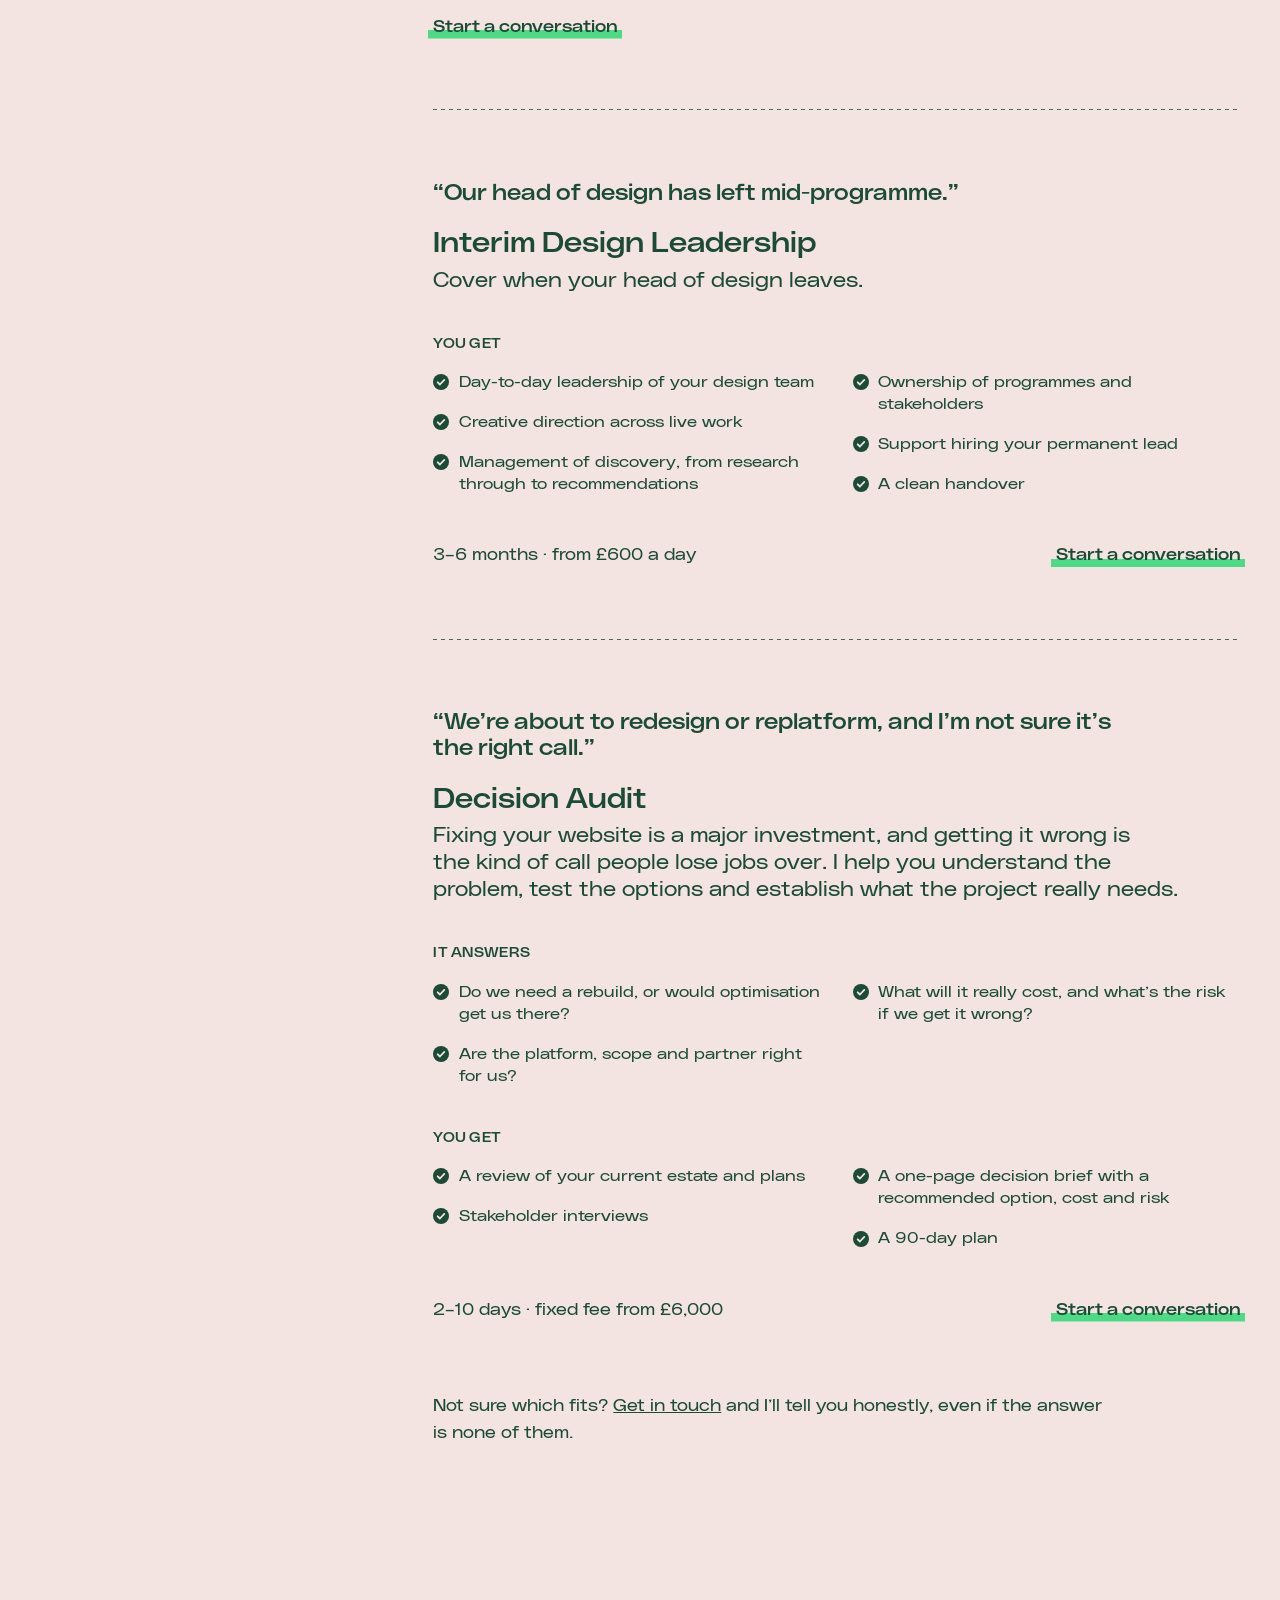
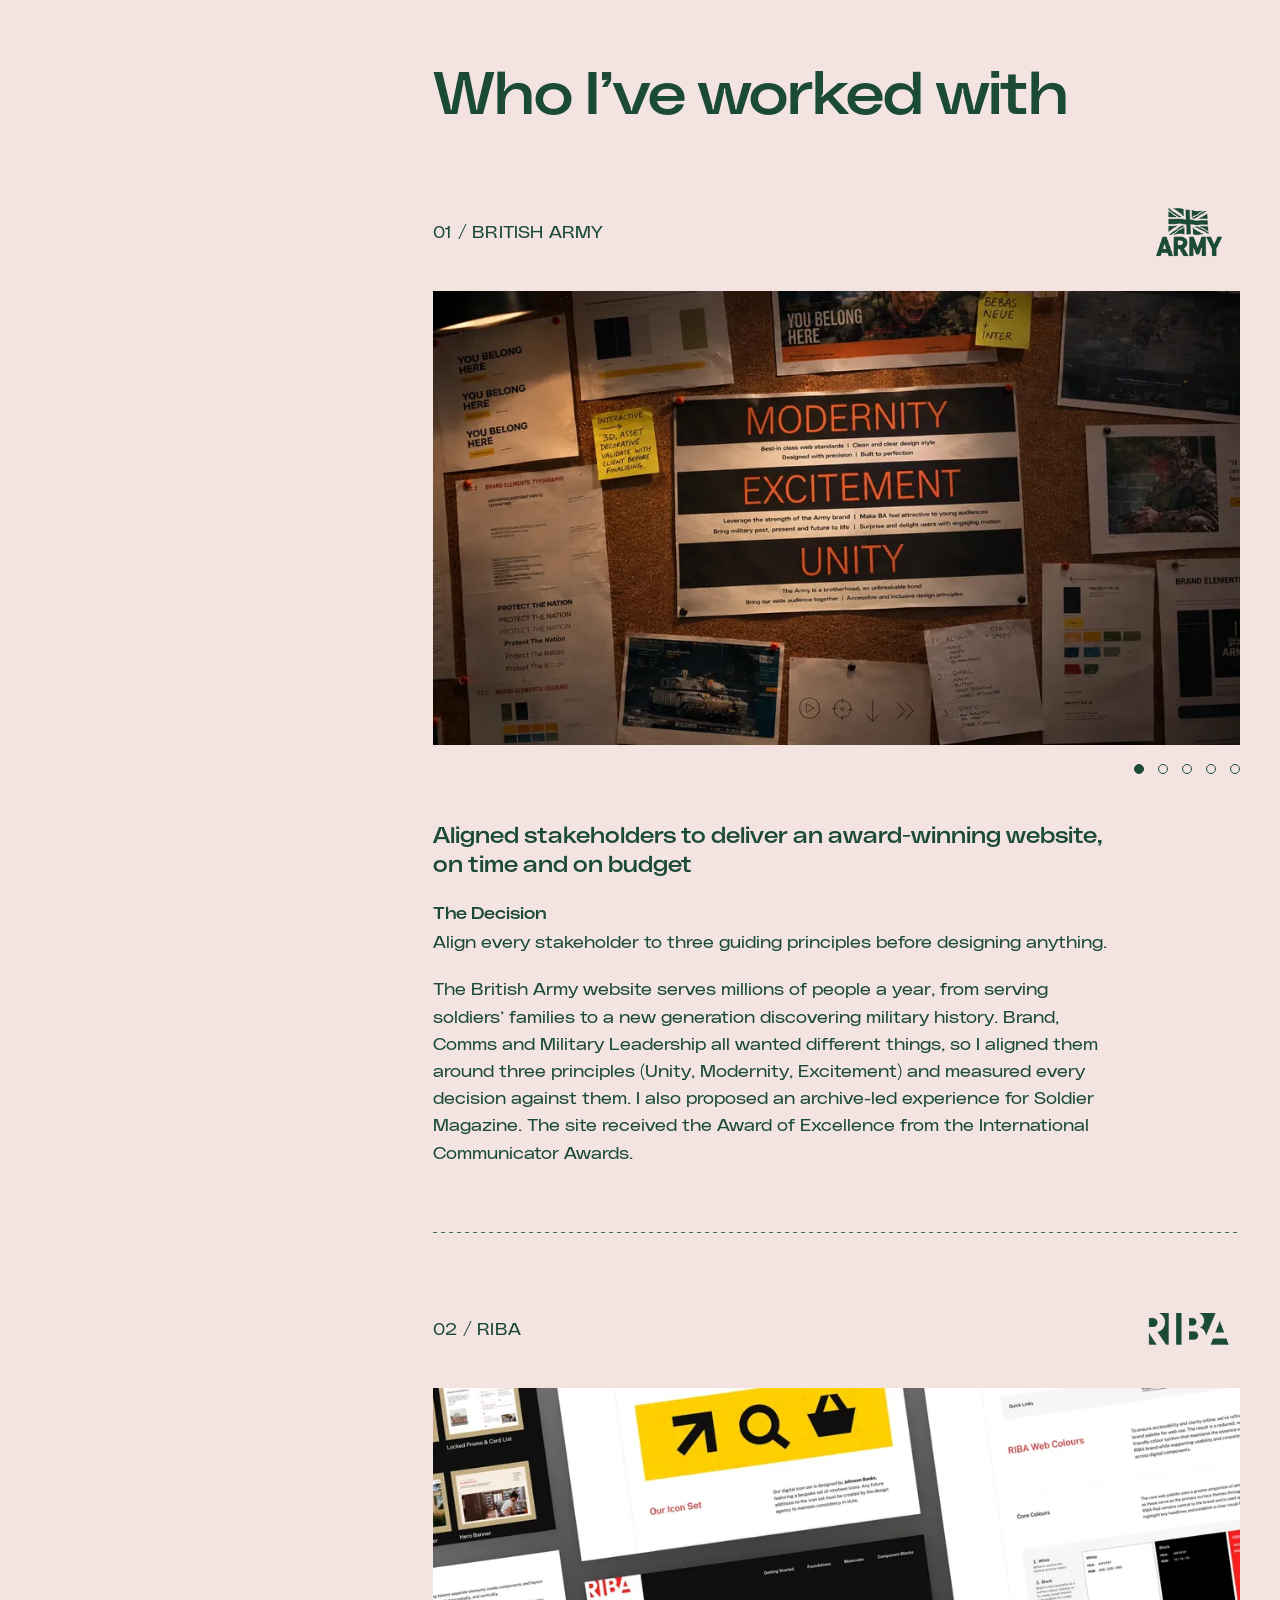
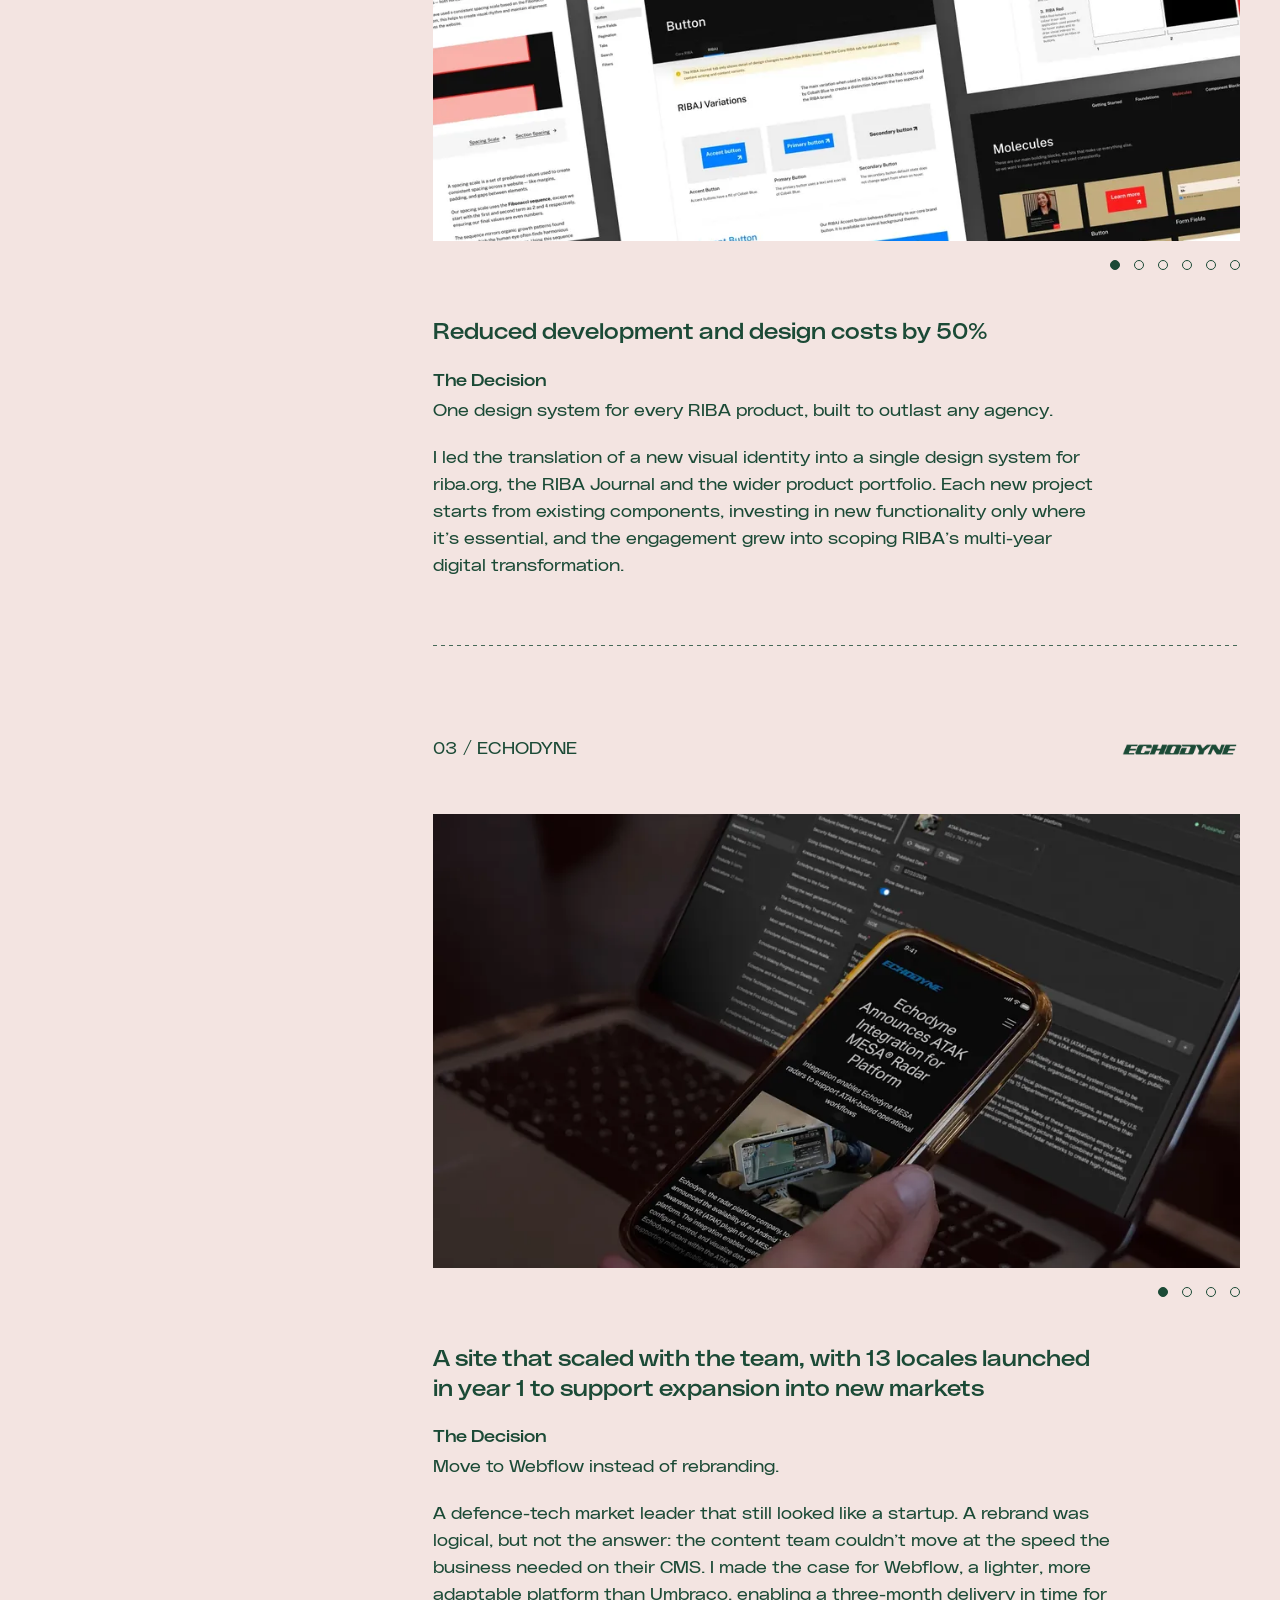
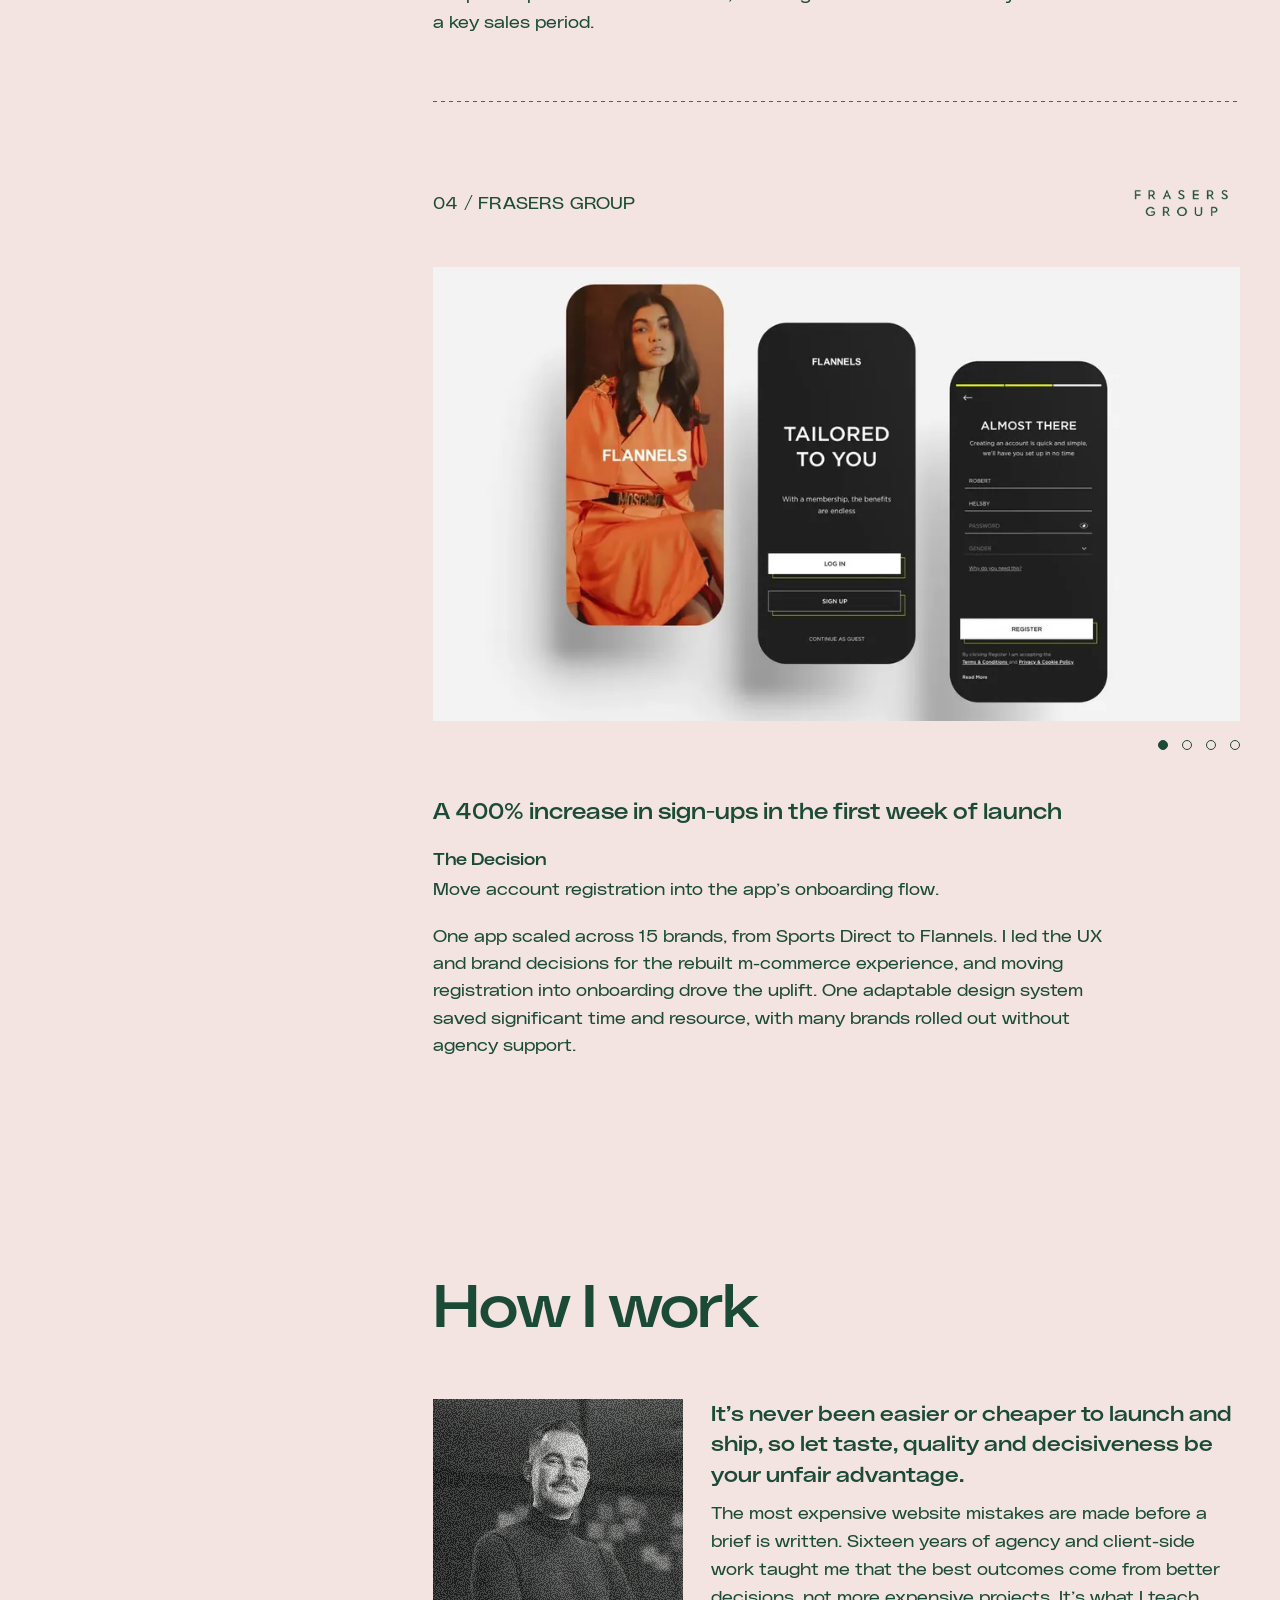
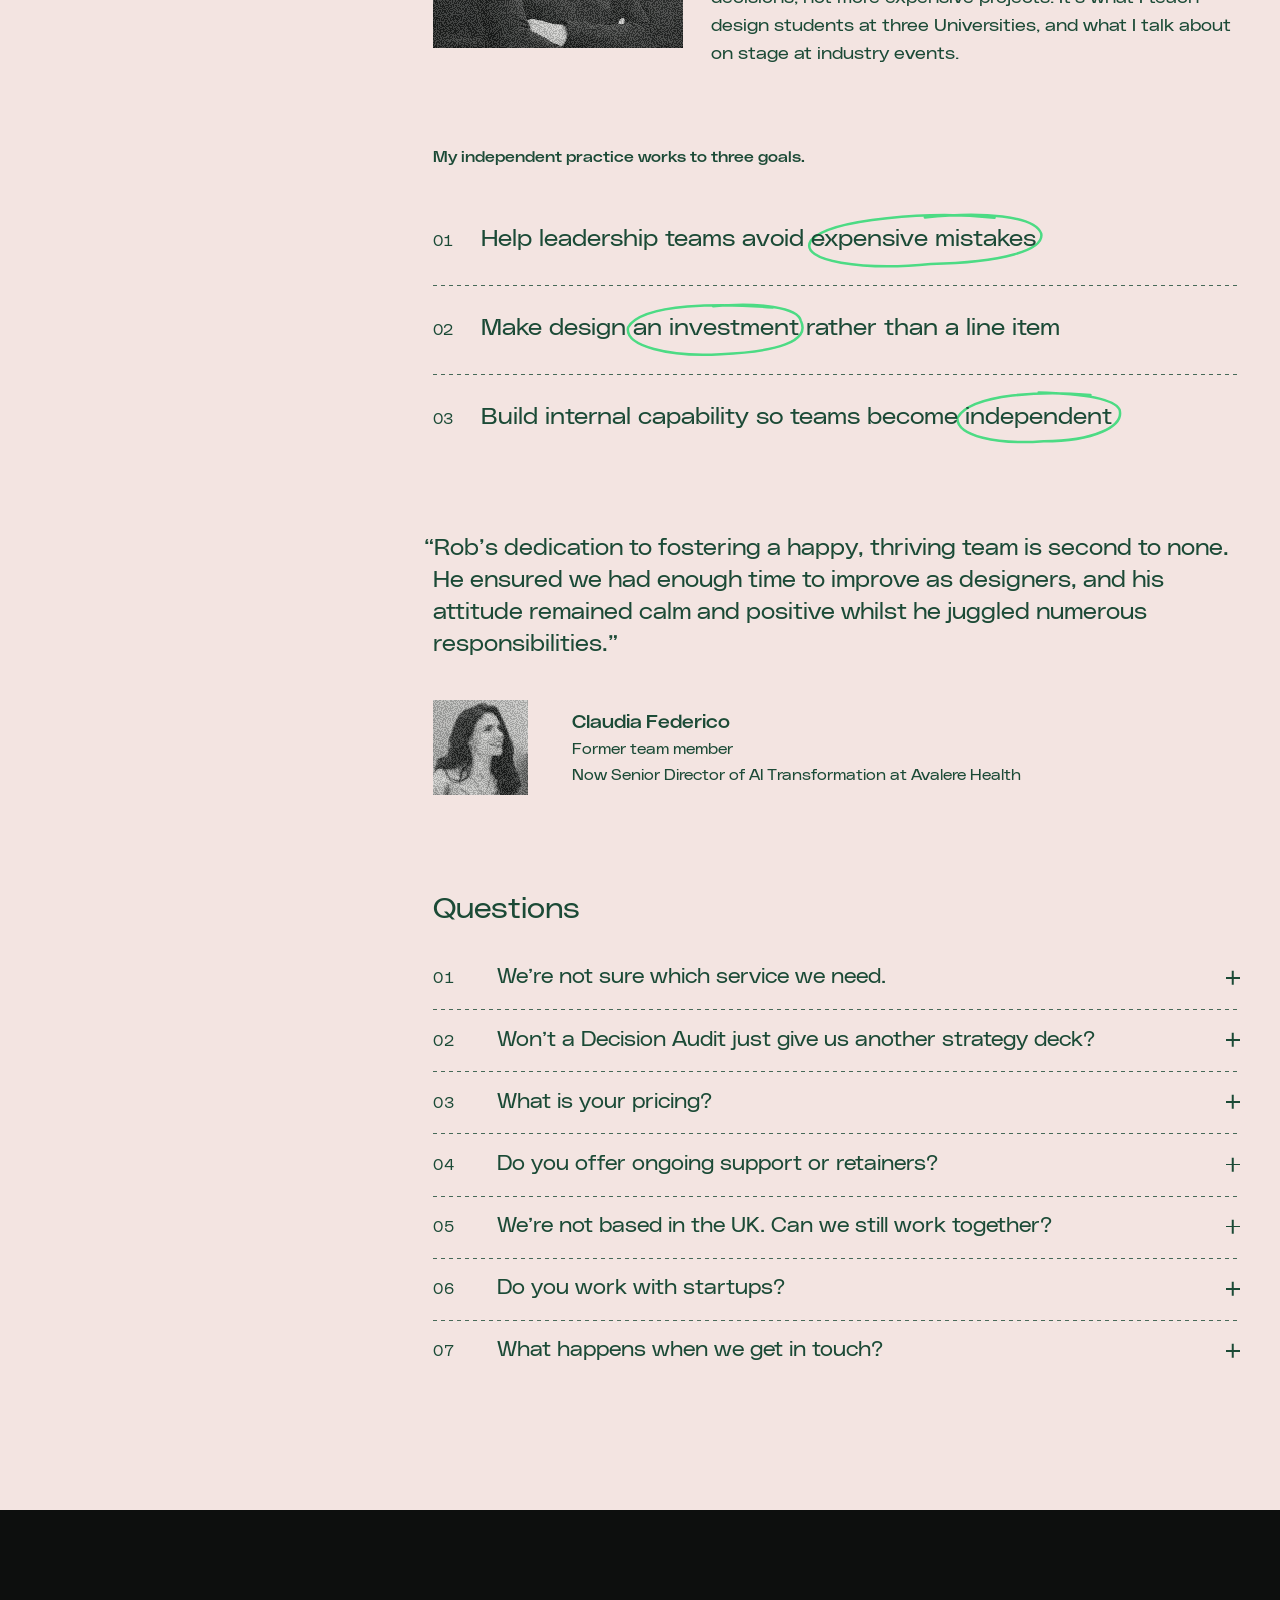
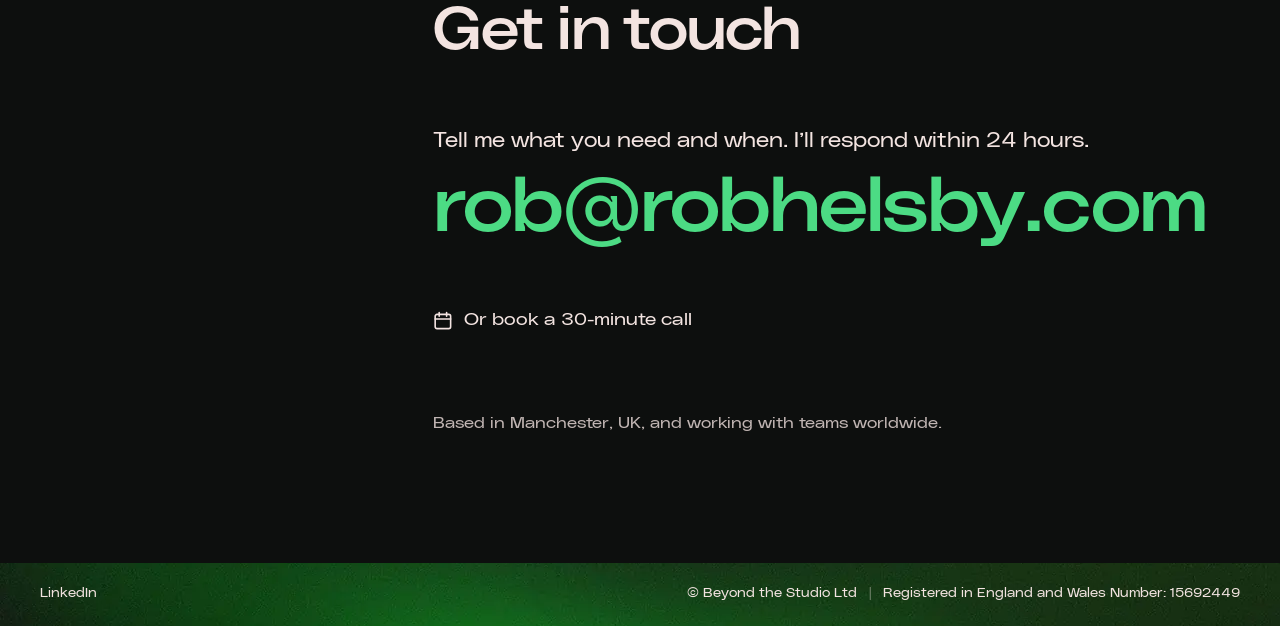
==== commit c1884e3f: "Review changes: What to hire me for, quotes above services, Audit third, startups FAQ, pause beside " ====
--- a/index.html
+++ b/index.html
@@ -34,7 +34,7 @@
   <link rel="preconnect" href="https://fonts.googleapis.com">
   <link rel="preconnect" href="https://fonts.gstatic.com" crossorigin>
 
-  <link rel="stylesheet" href="/styles.css?v=2026-11-17">
+  <link rel="stylesheet" href="/styles.css?v=2026-11-17b">
   <!-- Bricolage Grotesque, trimmed to the single "&" it's used for -->
   <link rel="stylesheet" href="https://fonts.googleapis.com/css2?family=Bricolage+Grotesque:opsz,wght@96,400&amp;text=%26&amp;display=swap" media="print" onload="this.media='all'">
 
@@ -42,7 +42,7 @@
   <script>
     if (!matchMedia("(prefers-reduced-motion: reduce)").matches) document.documentElement.classList.add("intro");
   </script>
-  <script src="/script.js?v=2026-11-17" defer></script>
+  <script src="/script.js?v=2026-11-17b" defer></script>
 
   <script type="application/ld+json">
   {
@@ -101,10 +101,6 @@
           <img class="hero__slide" data-src="/assets/images/hero/rh_hero_03.webp" data-srcset="/assets/images/hero/rh_hero_03-1200.webp 1200w, /assets/images/hero/rh_hero_03.webp 2400w" sizes="100vw" style="--focus: 62% 40%" alt="" width="2400" height="1028" decoding="async">
         </div>
 
-        <button class="hero__pause" type="button" aria-label="Pause hero animation">
-          <svg class="hero__pause-icon hero__pause-icon--pause" viewBox="0 0 12 12" aria-hidden="true"><rect x="2.5" y="2" width="2.25" height="8"/><rect x="7.25" y="2" width="2.25" height="8"/></svg>
-          <svg class="hero__pause-icon hero__pause-icon--play" viewBox="0 0 12 12" aria-hidden="true"><path d="M3.5 2v8l6.5-4z"/></svg>
-        </button>
 
         <div class="hero__heading">
           <p class="hero__eyebrow">Booking Q1 2027 engagements</p>
@@ -120,6 +116,10 @@
         <div class="hero__actions">
           <!-- Opens Calendly as a pop-up; without JavaScript it opens Calendly in a new tab -->
           <a class="btn" href="https://calendly.com/rob-robhelsby/30min" target="_blank" rel="noopener" data-calendly="https://calendly.com/rob-robhelsby/30min?background_color=0d0f0e&amp;text_color=f3e4e1&amp;primary_color=4cdb84">Book a 30-minute call</a>
+          <button class="hero__pause" type="button" aria-label="Pause hero animation">
+            <svg class="hero__pause-icon hero__pause-icon--pause" viewBox="0 0 12 12" aria-hidden="true"><rect x="2.5" y="2" width="2.25" height="8"/><rect x="7.25" y="2" width="2.25" height="8"/></svg>
+            <svg class="hero__pause-icon hero__pause-icon--play" viewBox="0 0 12 12" aria-hidden="true"><path d="M3.5 2v8l6.5-4z"/></svg>
+          </button>
         </div>
 
         <div class="ticker" data-ticker>
@@ -154,56 +154,8 @@
     <!-- ===== SERVICES ===== -->
     <section class="section services" id="services" data-theme="light" aria-labelledby="services-title">
       <div class="section__inner">
-        <h2 class="section__title" id="services-title">Sound familiar?</h2>
+        <h2 class="section__title" id="services-title">What to hire me for</h2>
         <p class="section__intro">For organisations with complex websites and a lot riding on them.</p>
-
-        <!-- At a glance: each problem jumps to the service that solves it -->
-        <ul class="svc-overview" aria-label="Problems I solve, at a glance">
-          <li class="svc-overview__item">
-            <a class="svc-overview__link" href="#svc-audit">
-              <span class="svc-overview__name">&ldquo;We&rsquo;re about to redesign or replatform, and I&rsquo;m not sure it&rsquo;s the right call.&rdquo;</span>
-              <span class="svc-overview__price">Decision Audit</span>
-            </a>
-          </li>
-          <li class="svc-overview__item">
-            <a class="svc-overview__link" href="#svc-fractional">
-              <span class="svc-overview__name">&ldquo;Our digital programme has no senior design owner.&rdquo;</span>
-              <span class="svc-overview__price">Fractional Design Director</span>
-            </a>
-          </li>
-          <li class="svc-overview__item">
-            <a class="svc-overview__link" href="#svc-interim">
-              <span class="svc-overview__name">&ldquo;Our head of design has left <span class="nowrap">mid-programme</span>.&rdquo;</span>
-              <span class="svc-overview__price">Interim Design Leadership</span>
-            </a>
-          </li>
-        </ul>
-
-        <article class="service" aria-labelledby="svc-audit">
-          <p class="service__problem">&ldquo;We&rsquo;re about to redesign or replatform, and I&rsquo;m not sure it&rsquo;s the right call.&rdquo;</p>
-          <h3 class="service__title" id="svc-audit">Decision Audit</h3>
-          <p class="service__lede">Before you redesign, replatform or consolidate, test the call.</p>
-
-          <h4 class="service__label">It answers</h4>
-          <ul class="checklist">
-            <li>Do we need a rebuild, or would optimisation get us there?</li>
-            <li>Are the platform, scope and partner right for us?</li>
-            <li>What will it really cost, and what&rsquo;s the risk if we get it wrong?</li>
-          </ul>
-
-          <h4 class="service__label">You get</h4>
-          <ul class="checklist">
-            <li>A review of your current estate and plans</li>
-            <li>Stakeholder interviews</li>
-            <li>A one-page decision brief with a recommended option, cost and risk</li>
-            <li>A 90-day plan</li>
-          </ul>
-
-          <div class="service__foot">
-            <p class="service__term">2&ndash;10 days &middot; fixed fee from &pound;6,000</p>
-            <a class="link-cta" href="#contact">Start a conversation</a>
-          </div>
-        </article>
 
         <article class="service" aria-labelledby="svc-fractional">
           <p class="service__problem">&ldquo;Our digital programme has no senior design owner.&rdquo;</p>
@@ -241,6 +193,32 @@
 
           <div class="service__foot">
             <p class="service__term">3&ndash;6 months &middot; from &pound;600 a day</p>
+            <a class="link-cta" href="#contact">Start a conversation</a>
+          </div>
+        </article>
+
+        <article class="service" aria-labelledby="svc-audit">
+          <p class="service__problem">&ldquo;We&rsquo;re about to redesign or replatform, and I&rsquo;m not sure it&rsquo;s the right call.&rdquo;</p>
+          <h3 class="service__title" id="svc-audit">Decision Audit</h3>
+          <p class="service__lede">Fixing your website is a major investment, and getting it wrong is the kind of call people lose jobs over. I help you understand the problem, test the options and establish what the project really needs.</p>
+
+          <h4 class="service__label">It answers</h4>
+          <ul class="checklist">
+            <li>Do we need a rebuild, or would optimisation get us there?</li>
+            <li>Are the platform, scope and partner right for us?</li>
+            <li>What will it really cost, and what&rsquo;s the risk if we get it wrong?</li>
+          </ul>
+
+          <h4 class="service__label">You get</h4>
+          <ul class="checklist">
+            <li>A review of your current estate and plans</li>
+            <li>Stakeholder interviews</li>
+            <li>A one-page decision brief with a recommended option, cost and risk</li>
+            <li>A 90-day plan</li>
+          </ul>
+
+          <div class="service__foot">
+            <p class="service__term">2&ndash;10 days &middot; fixed fee from &pound;6,000</p>
             <a class="link-cta" href="#contact">Start a conversation</a>
           </div>
         </article>
@@ -449,68 +427,69 @@
             <details class="faq__item">
               <summary class="faq__q">
                 <span class="faq__num" aria-hidden="true">01</span>
-                <span class="faq__text"><span class="faq__label">Do you work with startups?</span></span>
-                <span class="faq__icon" aria-hidden="true"></span>
-              </summary>
-              <div class="faq__a">
-                <p>Yes, when the timing&rsquo;s right. I love helping startups reach their goals, and the right moment to bring me in is when you&rsquo;re approaching, or have just closed, Series A funding.</p>
+                <span class="faq__text"><span class="faq__label">We&rsquo;re not sure which service we need.</span></span>
+                <span class="faq__icon" aria-hidden="true"></span>
+              </summary>
+              <div class="faq__a">
+                <p>As a rule of thumb: if your digital programme has no senior design owner, it&rsquo;s a Fractional Design Director. If your head of design has left, it&rsquo;s Interim Design Leadership. If you&rsquo;re about to redesign, replatform or consolidate, start with a Decision Audit.</p>
+                <p>Still unsure? <a href="#contact">Get in touch</a> and I&rsquo;ll tell you honestly what fits.</p>
               </div>
             </details>
             <details class="faq__item">
               <summary class="faq__q">
                 <span class="faq__num" aria-hidden="true">02</span>
-                <span class="faq__text"><span class="faq__label">We&rsquo;re not sure which service we need.</span></span>
-                <span class="faq__icon" aria-hidden="true"></span>
-              </summary>
-              <div class="faq__a">
-                <p>As a rule of thumb: if you&rsquo;re about to redesign, replatform or consolidate, start with a Decision Audit. If your digital programme has no senior design owner, it&rsquo;s a Fractional Design Director. If your head of design has left, it&rsquo;s Interim Design Leadership.</p>
-                <p>Still unsure? <a href="#contact">Get in touch</a> and I&rsquo;ll tell you honestly what fits.</p>
+                <span class="faq__text"><span class="faq__label">Won&rsquo;t a Decision Audit just give us another strategy deck?</span></span>
+                <span class="faq__icon" aria-hidden="true"></span>
+              </summary>
+              <div class="faq__a">
+                <p>No. It ends in a decision: what to do, what not to do, and what it will realistically cost and return. You get a clear recommendation you can act on and defend to your board, not a document to file.</p>
               </div>
             </details>
             <details class="faq__item">
               <summary class="faq__q">
                 <span class="faq__num" aria-hidden="true">03</span>
-                <span class="faq__text"><span class="faq__label">Won&rsquo;t a Decision Audit just give us another strategy deck?</span></span>
-                <span class="faq__icon" aria-hidden="true"></span>
-              </summary>
-              <div class="faq__a">
-                <p>No. It ends in a decision: what to do, what not to do, and what it will realistically cost and return. You get a clear recommendation you can act on and defend to your board, not a document to file.</p>
-              </div>
-            </details>
-            <details class="faq__item">
-              <summary class="faq__q">
-                <span class="faq__num" aria-hidden="true">04</span>
                 <span class="faq__text"><span class="faq__label">What is your pricing?</span></span>
                 <span class="faq__icon" aria-hidden="true"></span>
               </summary>
               <div class="faq__a">
                 <p>Hidden pricing is one of the most frustrating parts of finding a partner, so here&rsquo;s mine. You&rsquo;ll always know the cost before we start.</p>
                 <ul class="faq__prices">
-                  <li><span class="faq__price-name">Decision Audit</span> <span class="faq__price">From &pound;6,000.</span> A fixed fee for an agreed scope, usually 2&ndash;10 days.</li>
                   <li><span class="faq__price-name">Fractional Design Director</span> <span class="faq__price">From &pound;3,500 a month for one day a week.</span> Up to two days a week, with a three-month minimum.</li>
                   <li><span class="faq__price-name">Interim Design Leadership</span> <span class="faq__price">From &pound;600 a day.</span> For engagements of 3&ndash;6 months.</li>
+                  <li><span class="faq__price-name">Decision Audit</span> <span class="faq__price">From &pound;6,000.</span> A fixed fee for an agreed scope, usually 2&ndash;10 days.</li>
                 </ul>
                 <p>All prices exclude VAT. Every engagement is scoped to your situation, so if you&rsquo;re not sure what fits, <a href="#contact">get in touch</a> and I&rsquo;ll give you my honest advice. Sometimes the right answer is a smaller piece of work first.</p>
               </div>
             </details>
             <details class="faq__item">
               <summary class="faq__q">
+                <span class="faq__num" aria-hidden="true">04</span>
+                <span class="faq__text"><span class="faq__label">Do you offer ongoing support or retainers?</span></span>
+                <span class="faq__icon" aria-hidden="true"></span>
+              </summary>
+              <div class="faq__a">
+                <p>Not open-ended ones. You&rsquo;ll work with me for exactly as long as you need me, and no longer. A Fractional Design Director is the one ongoing arrangement, and even then the aim is to leave your team with the tools, knowledge and confidence to manage without me.</p>
+              </div>
+            </details>
+            <details class="faq__item">
+              <summary class="faq__q">
                 <span class="faq__num" aria-hidden="true">05</span>
-                <span class="faq__text"><span class="faq__label">Do you offer ongoing support or retainers?</span></span>
-                <span class="faq__icon" aria-hidden="true"></span>
-              </summary>
-              <div class="faq__a">
-                <p>Not open-ended ones. You&rsquo;ll work with me for exactly as long as you need me, and no longer. A Fractional Design Director is the one ongoing arrangement, and even then the aim is to leave your team with the tools, knowledge and confidence to manage without me.</p>
+                <span class="faq__text"><span class="faq__label">We&rsquo;re not based in the UK. Can we still work together?</span></span>
+                <span class="faq__icon" aria-hidden="true"></span>
+              </summary>
+              <div class="faq__a">
+                <p>Absolutely. I&rsquo;m based in the UK, but most of my work is delivered remotely. As long as you&rsquo;re happy to work in English and collaborate online, we&rsquo;re good to go.</p>
               </div>
             </details>
             <details class="faq__item">
               <summary class="faq__q">
                 <span class="faq__num" aria-hidden="true">06</span>
-                <span class="faq__text"><span class="faq__label">We&rsquo;re not based in the UK. Can we still work together?</span></span>
-                <span class="faq__icon" aria-hidden="true"></span>
-              </summary>
-              <div class="faq__a">
-                <p>Absolutely. I&rsquo;m based in the UK, but most of my work is delivered remotely. As long as you&rsquo;re happy to work in English and collaborate online, we&rsquo;re good to go.</p>
+                <span class="faq__text"><span class="faq__label">Do you work with startups?</span></span>
+                <span class="faq__icon" aria-hidden="true"></span>
+              </summary>
+              <div class="faq__a">
+                <p>Yes. The decisions you make early on set the direction for years, and they&rsquo;re far cheaper to get right now than to fix later. I can help you make those calls, define the design and experience your product and website need, and put a design system in place that scales as you grow.</p>
+                <p>I can also act as your Design Director until you&rsquo;re ready for a full-time hire, then help you find the right one. The best time to bring me in is usually around Series A, when you&rsquo;re ready to invest properly in design.</p>
               </div>
             </details>
             <details class="faq__item">
--- a/styles.css
+++ b/styles.css
@@ -180,10 +180,7 @@
 
 /* Pause / play for the slideshow */
 .hero__pause {
-  position: absolute;
-  right: var(--pad);
-  bottom: 1.25rem;
-  z-index: 2;
+  flex: 0 0 auto;
   display: grid;
   place-items: center;
   width: 2rem;
@@ -255,6 +252,10 @@
 }
 
 .hero__actions {
+  display: flex;
+  align-items: center;
+  justify-content: space-between;   /* button left, pause control right */
+  gap: 1rem;
   margin-top: clamp(1.5rem, 0.8rem + 3vw, 3.25rem);
 }
 
@@ -368,7 +369,7 @@
 .svc-overview__item { position: relative; }
 .svc-overview__item::before,
 .service + .service::before,
-.svc-overview + .service::before {
+.section__intro + .service::before {
   content: "";
   position: absolute;
   top: 0;
@@ -433,7 +434,7 @@
 }
 
 .service { position: relative; }
-.svc-overview + .service { padding-top: clamp(3rem, 2rem + 3vw, 5rem); }
+.section__intro + .service { padding-top: clamp(3rem, 2rem + 3vw, 5rem); }
 .service + .service {
   margin-top: clamp(3rem, 2rem + 3vw, 5rem);
   padding-top: clamp(3rem, 2rem + 3vw, 5rem);
@@ -441,10 +442,11 @@
 
 /* The problem each service solves, quoted above its name */
 .service__problem {
-  margin: 0 0 0.75rem;
+  margin: 0 0 1.25rem;
   max-width: var(--measure);
-  font-size: var(--text-small);
-  line-height: 1.45;
+  font-weight: 500;
+  font-size: clamp(1.1875rem, 1rem + 0.5vw, 1.375rem);
+  line-height: 1.2;
 }
 
 .service__title {
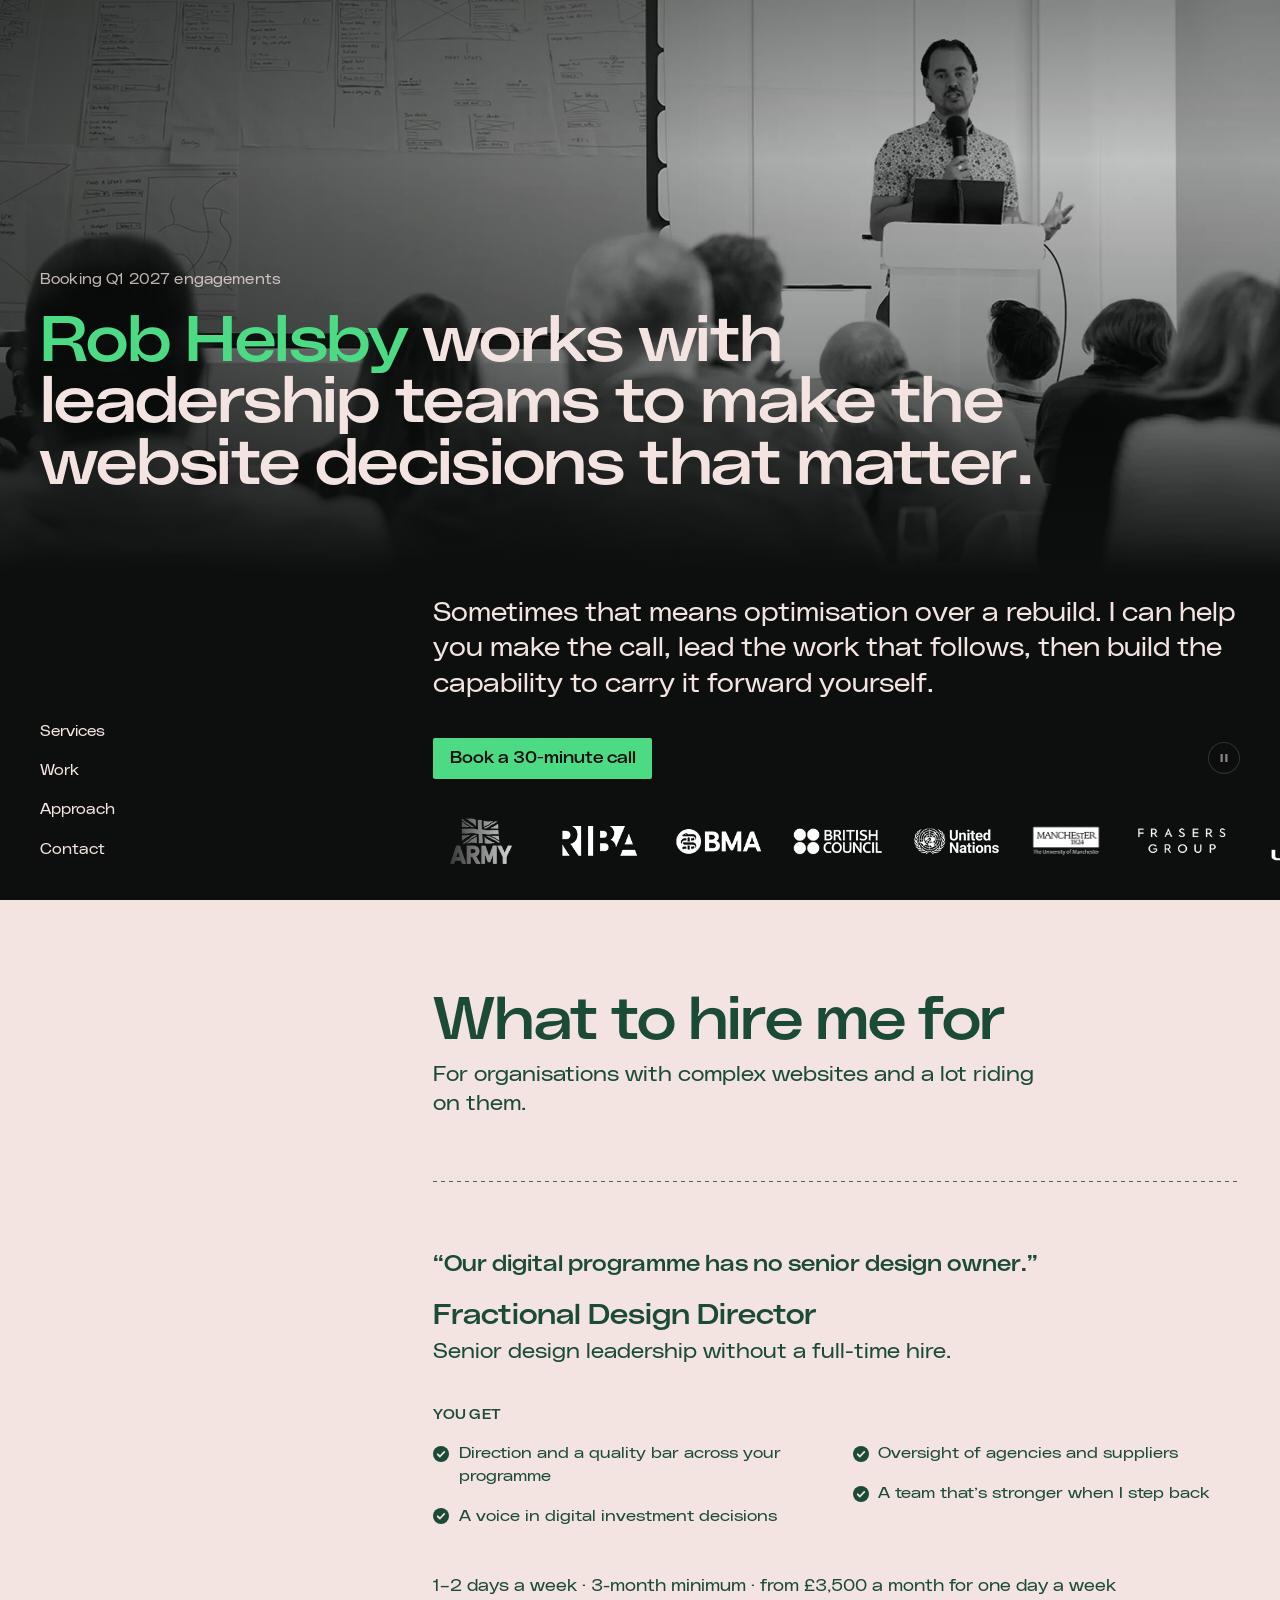
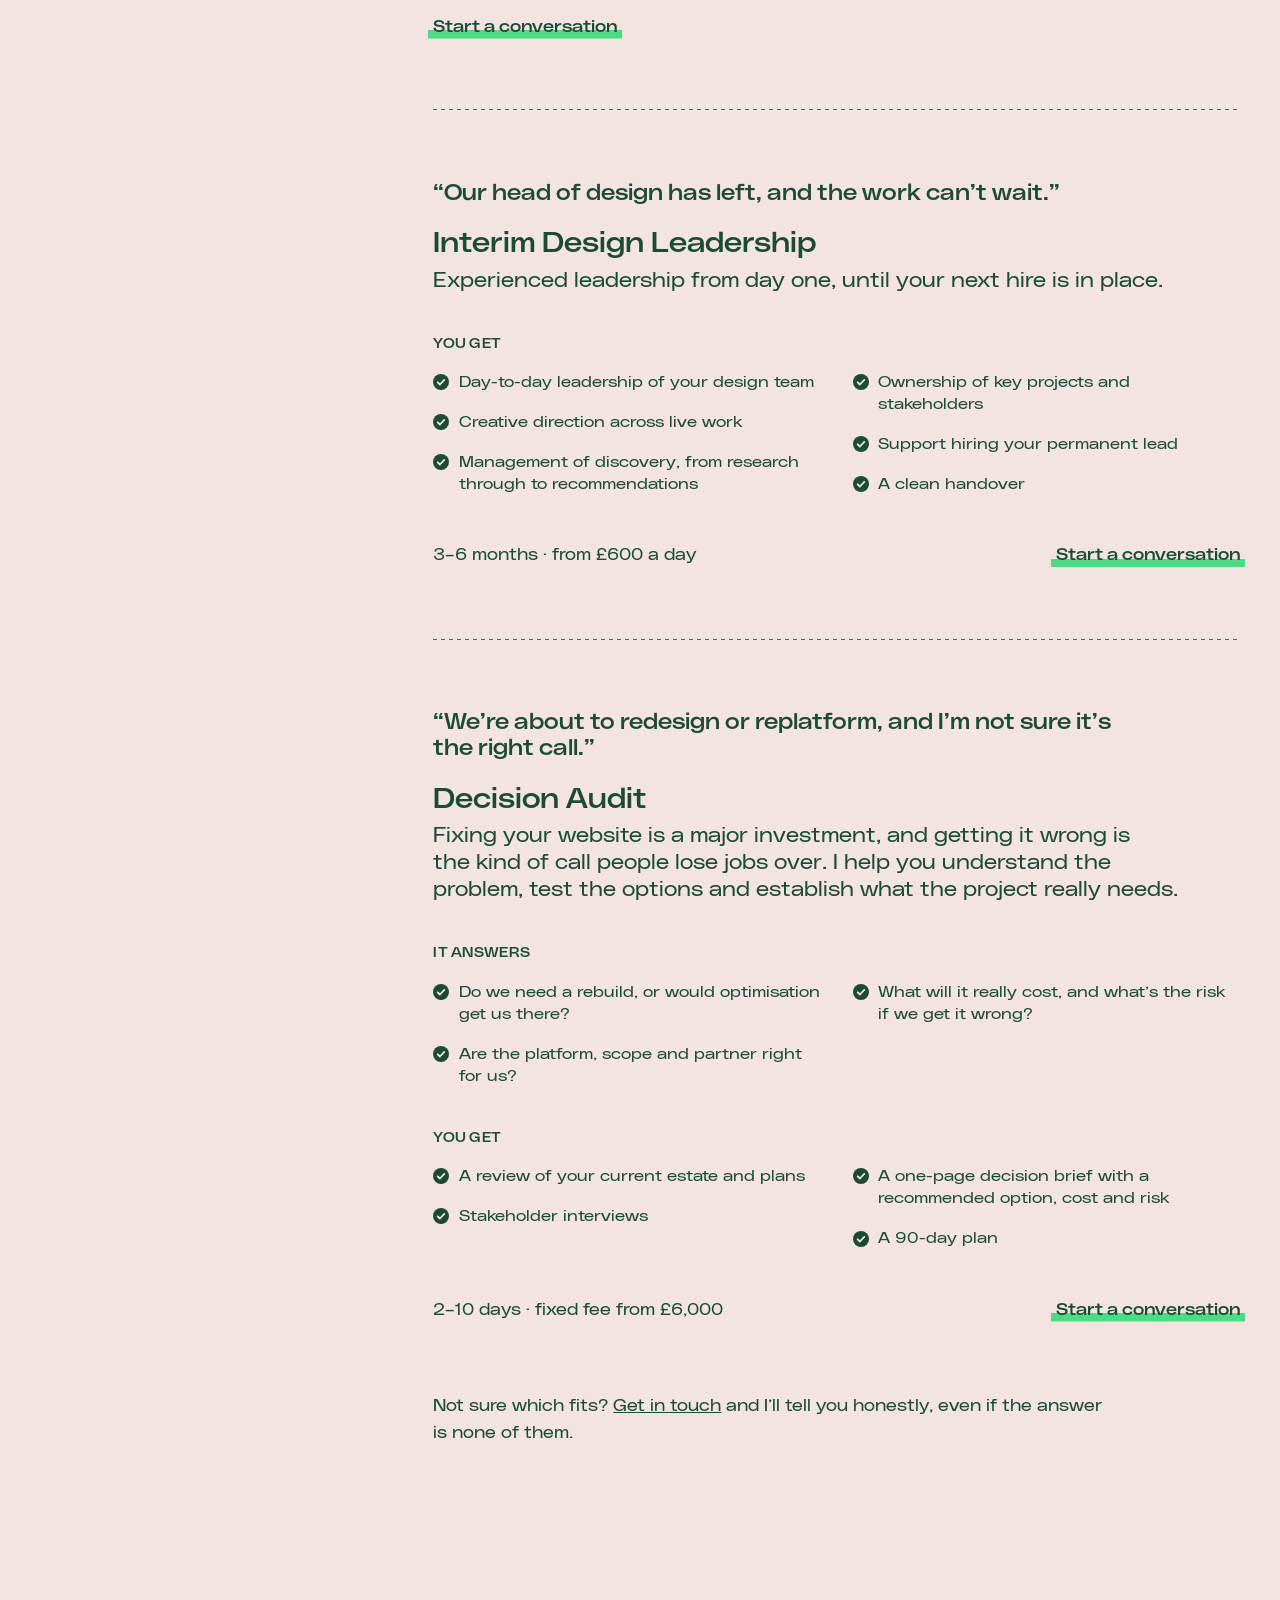
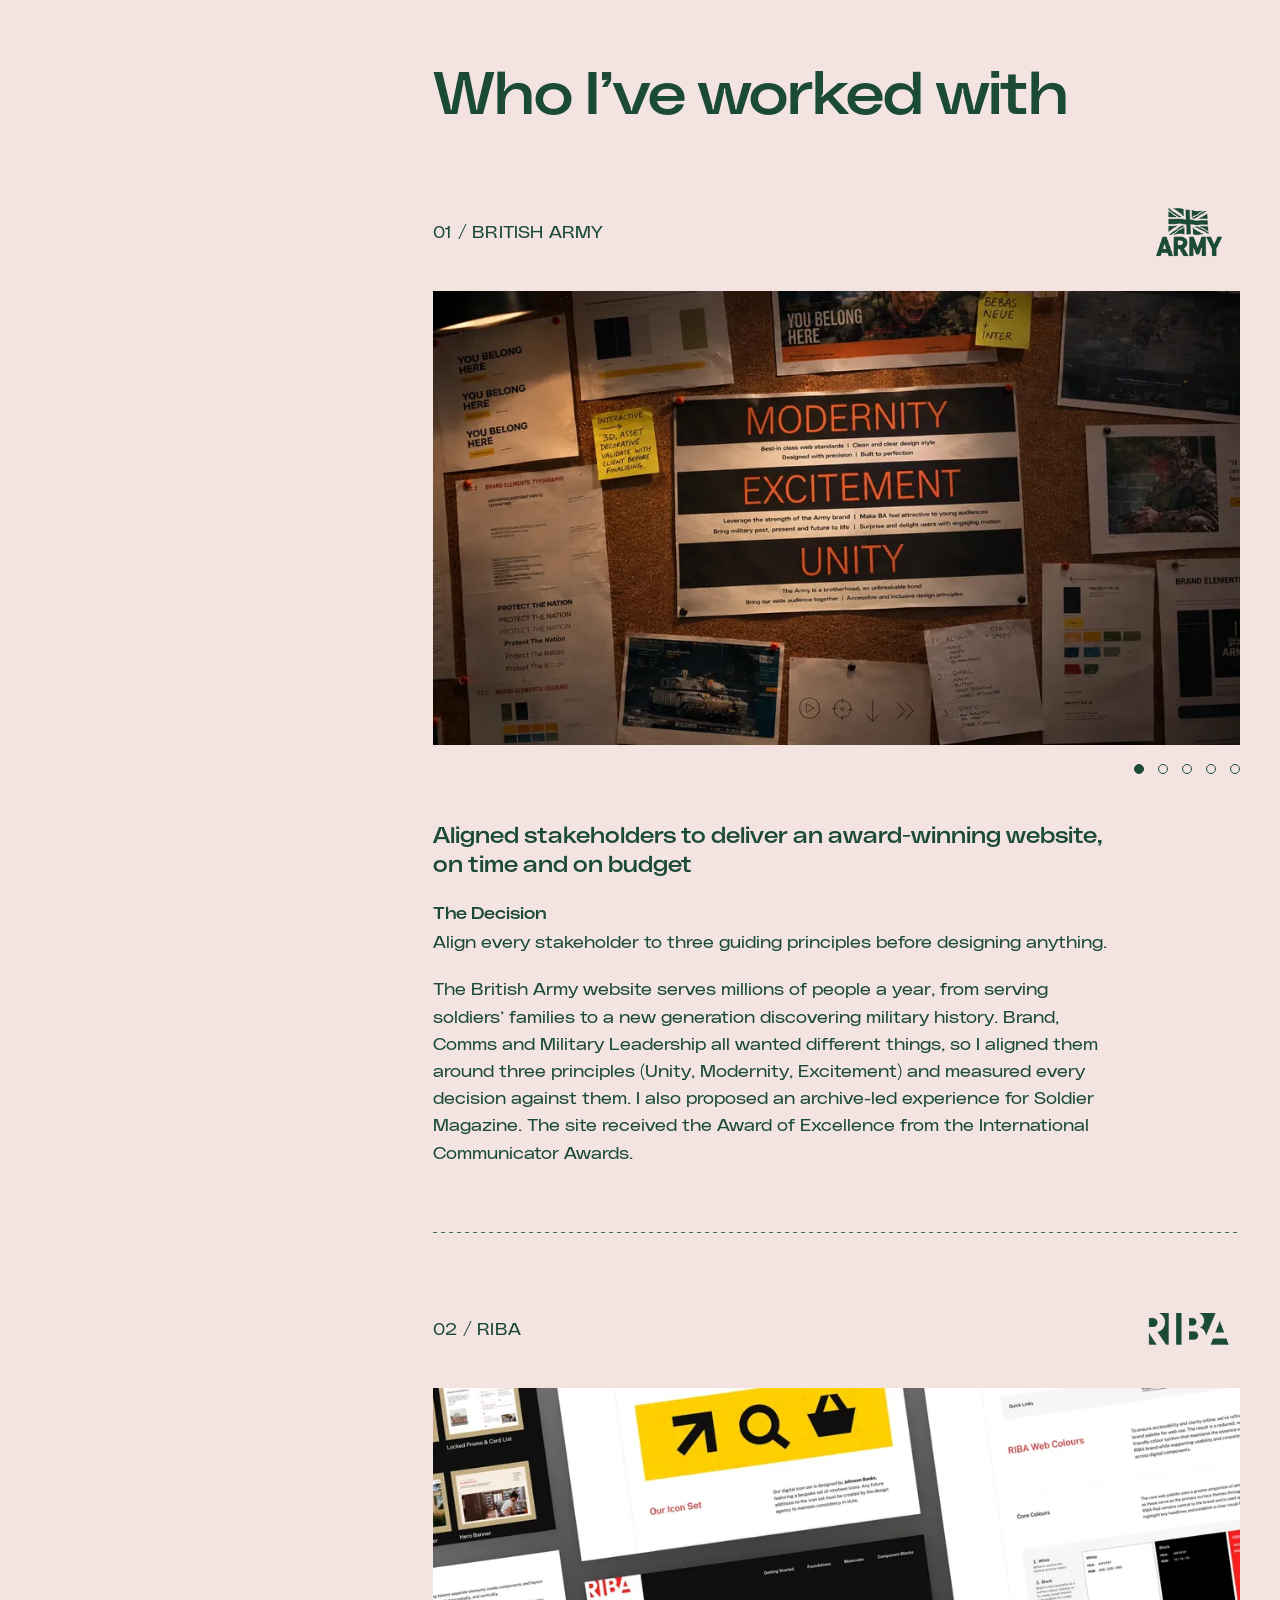
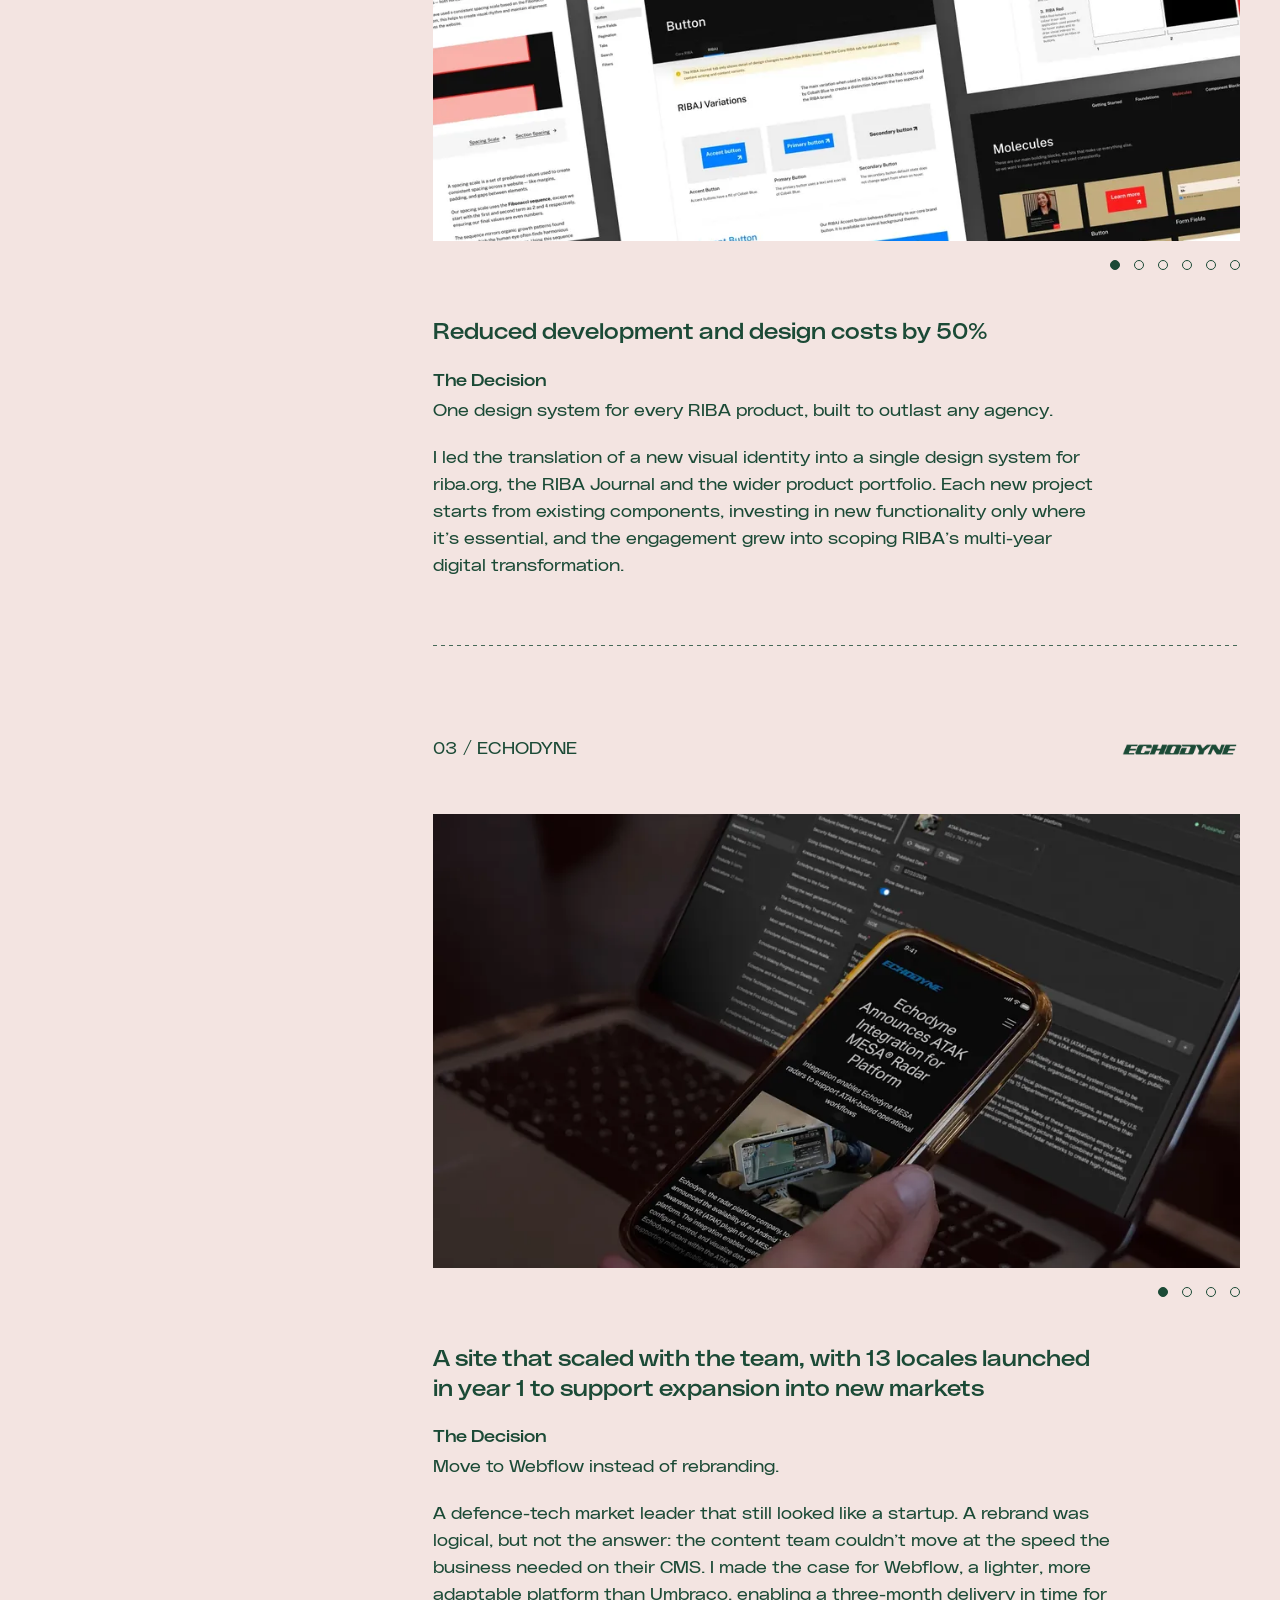
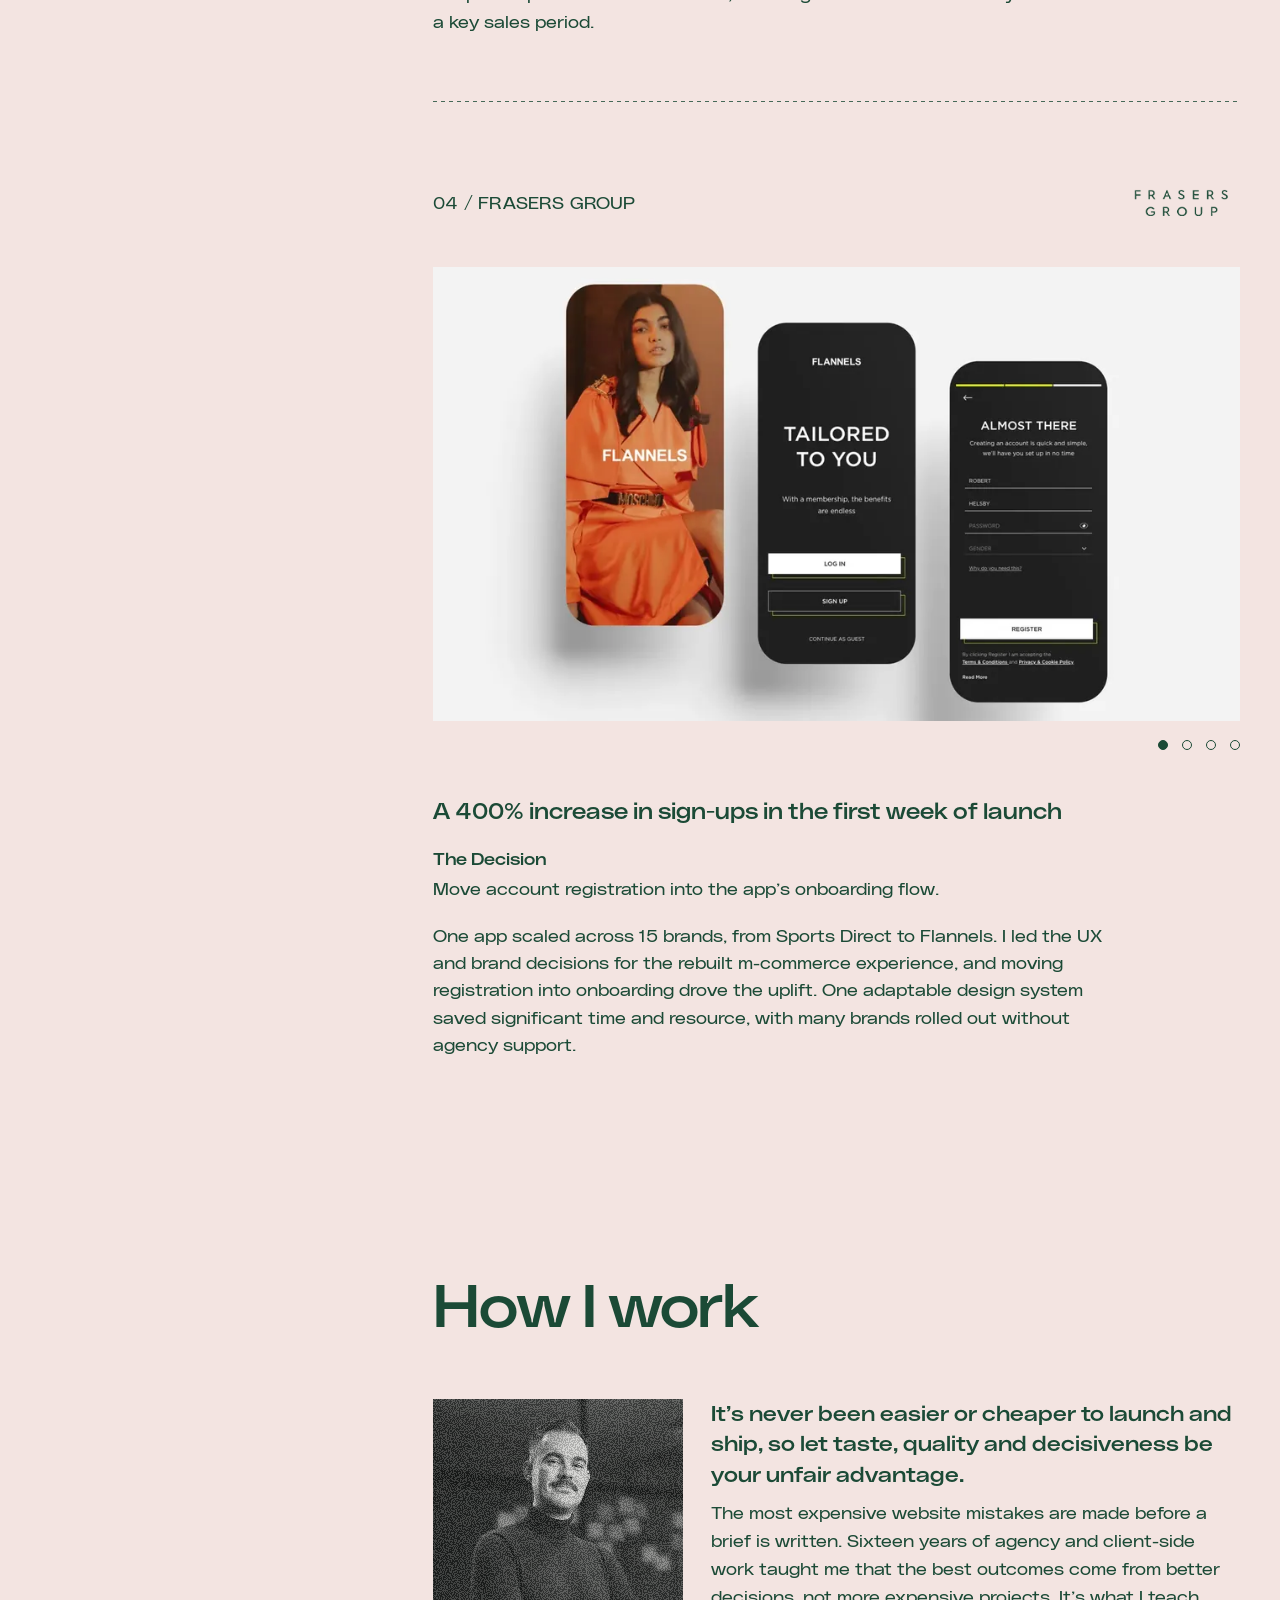
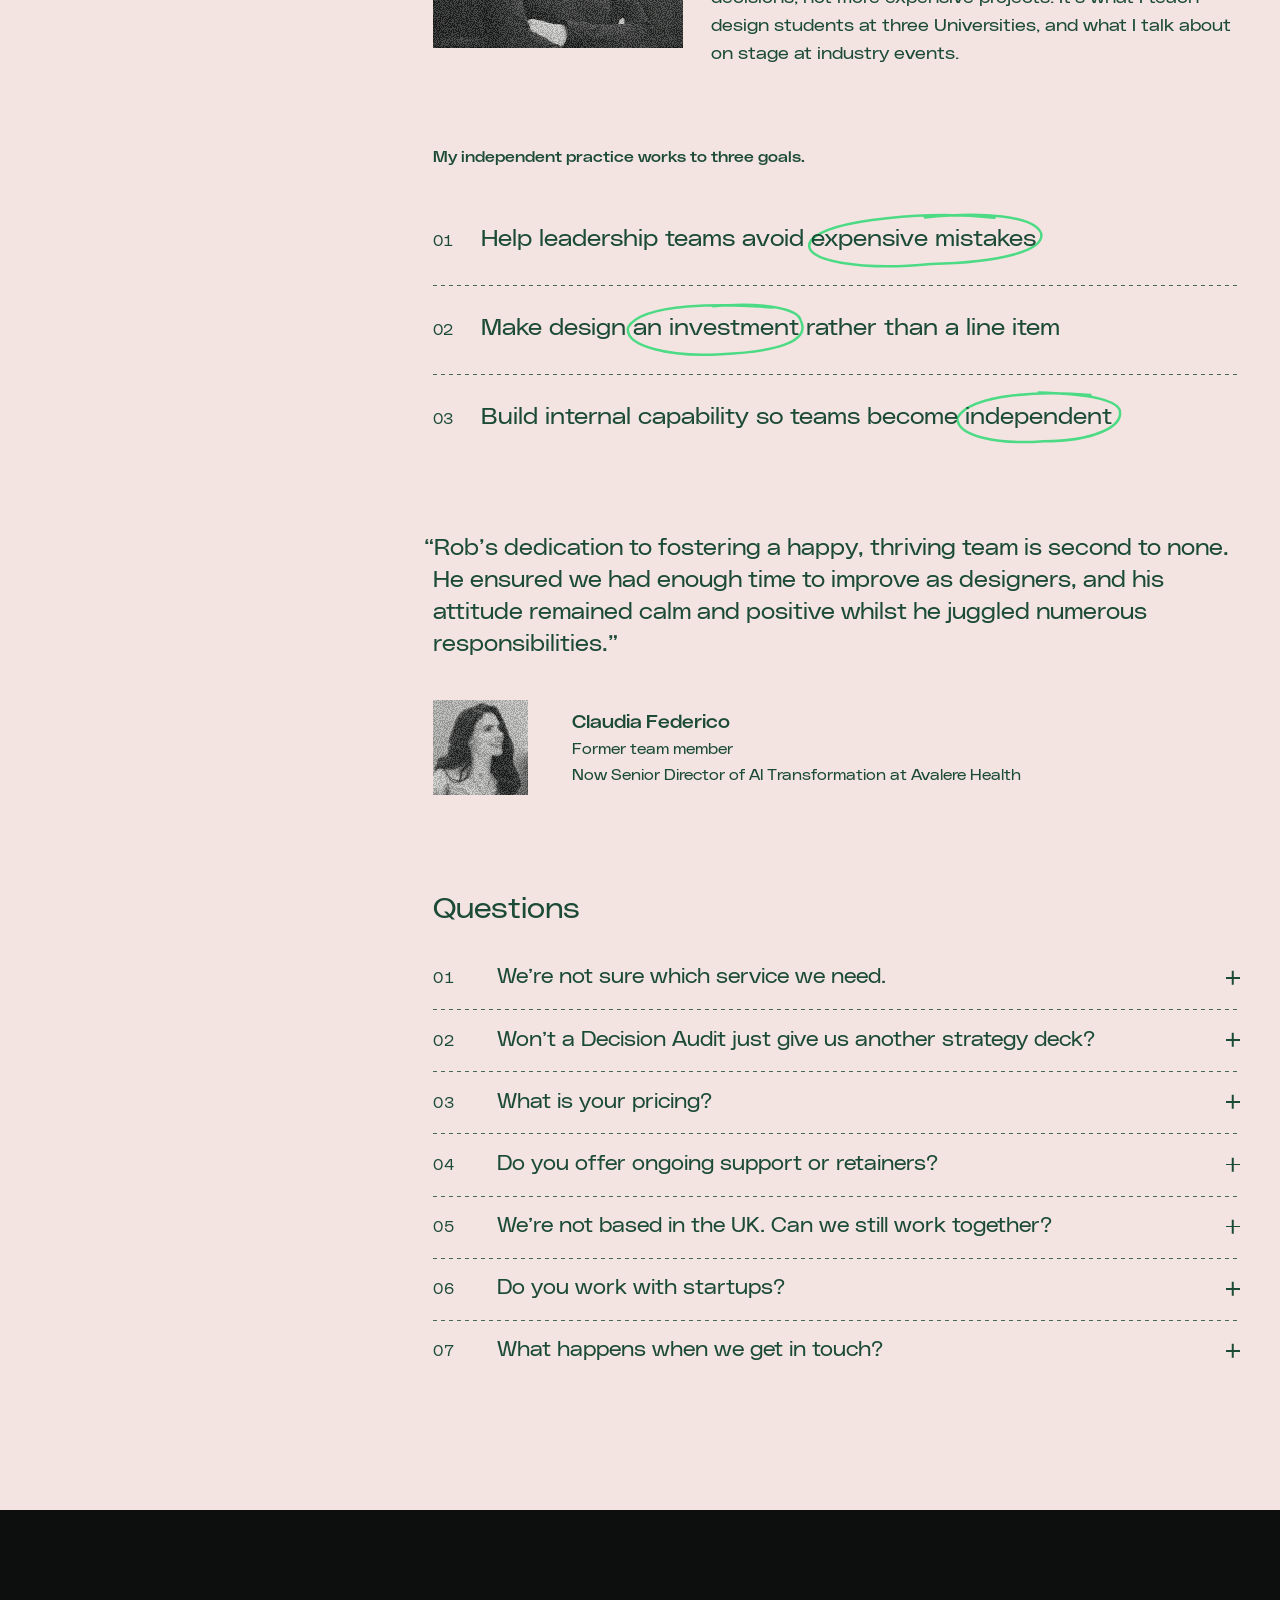
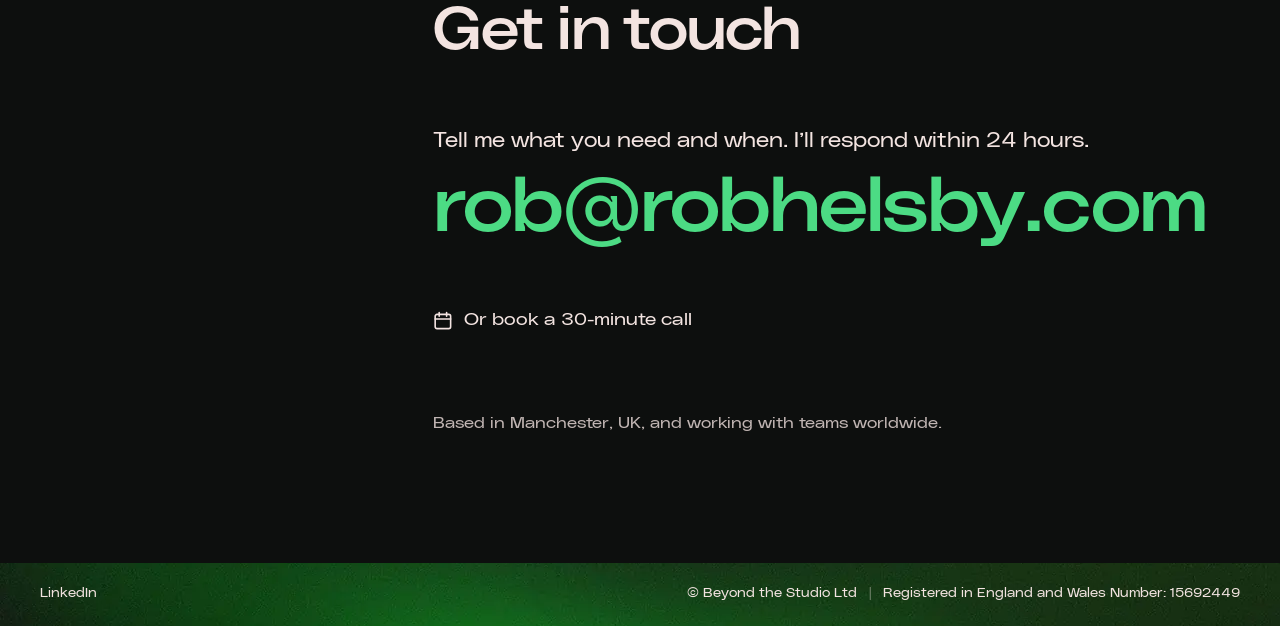
==== commit 49c22e5d: "Interim: new problem line and intro, no programme or head of design repetition Co-Authored-By: Claud" ====
--- a/index.html
+++ b/index.html
@@ -177,16 +177,16 @@
         </article>
 
         <article class="service" aria-labelledby="svc-interim">
-          <p class="service__problem">&ldquo;Our head of design has left <span class="nowrap">mid-programme</span>.&rdquo;</p>
+          <p class="service__problem">&ldquo;Our head of design has left, and the work can&rsquo;t wait.&rdquo;</p>
           <h3 class="service__title" id="svc-interim">Interim Design Leadership</h3>
-          <p class="service__lede">Cover when your head of design leaves.</p>
+          <p class="service__lede">Experienced leadership from day one, until your next hire is in place.</p>
 
           <h4 class="service__label">You get</h4>
           <ul class="checklist">
             <li>Day-to-day leadership of your design team</li>
             <li>Creative direction across live work</li>
             <li>Management of discovery, from research through to recommendations</li>
-            <li>Ownership of programmes and stakeholders</li>
+            <li>Ownership of key projects and stakeholders</li>
             <li>Support hiring your permanent lead</li>
             <li>A clean handover</li>
           </ul>
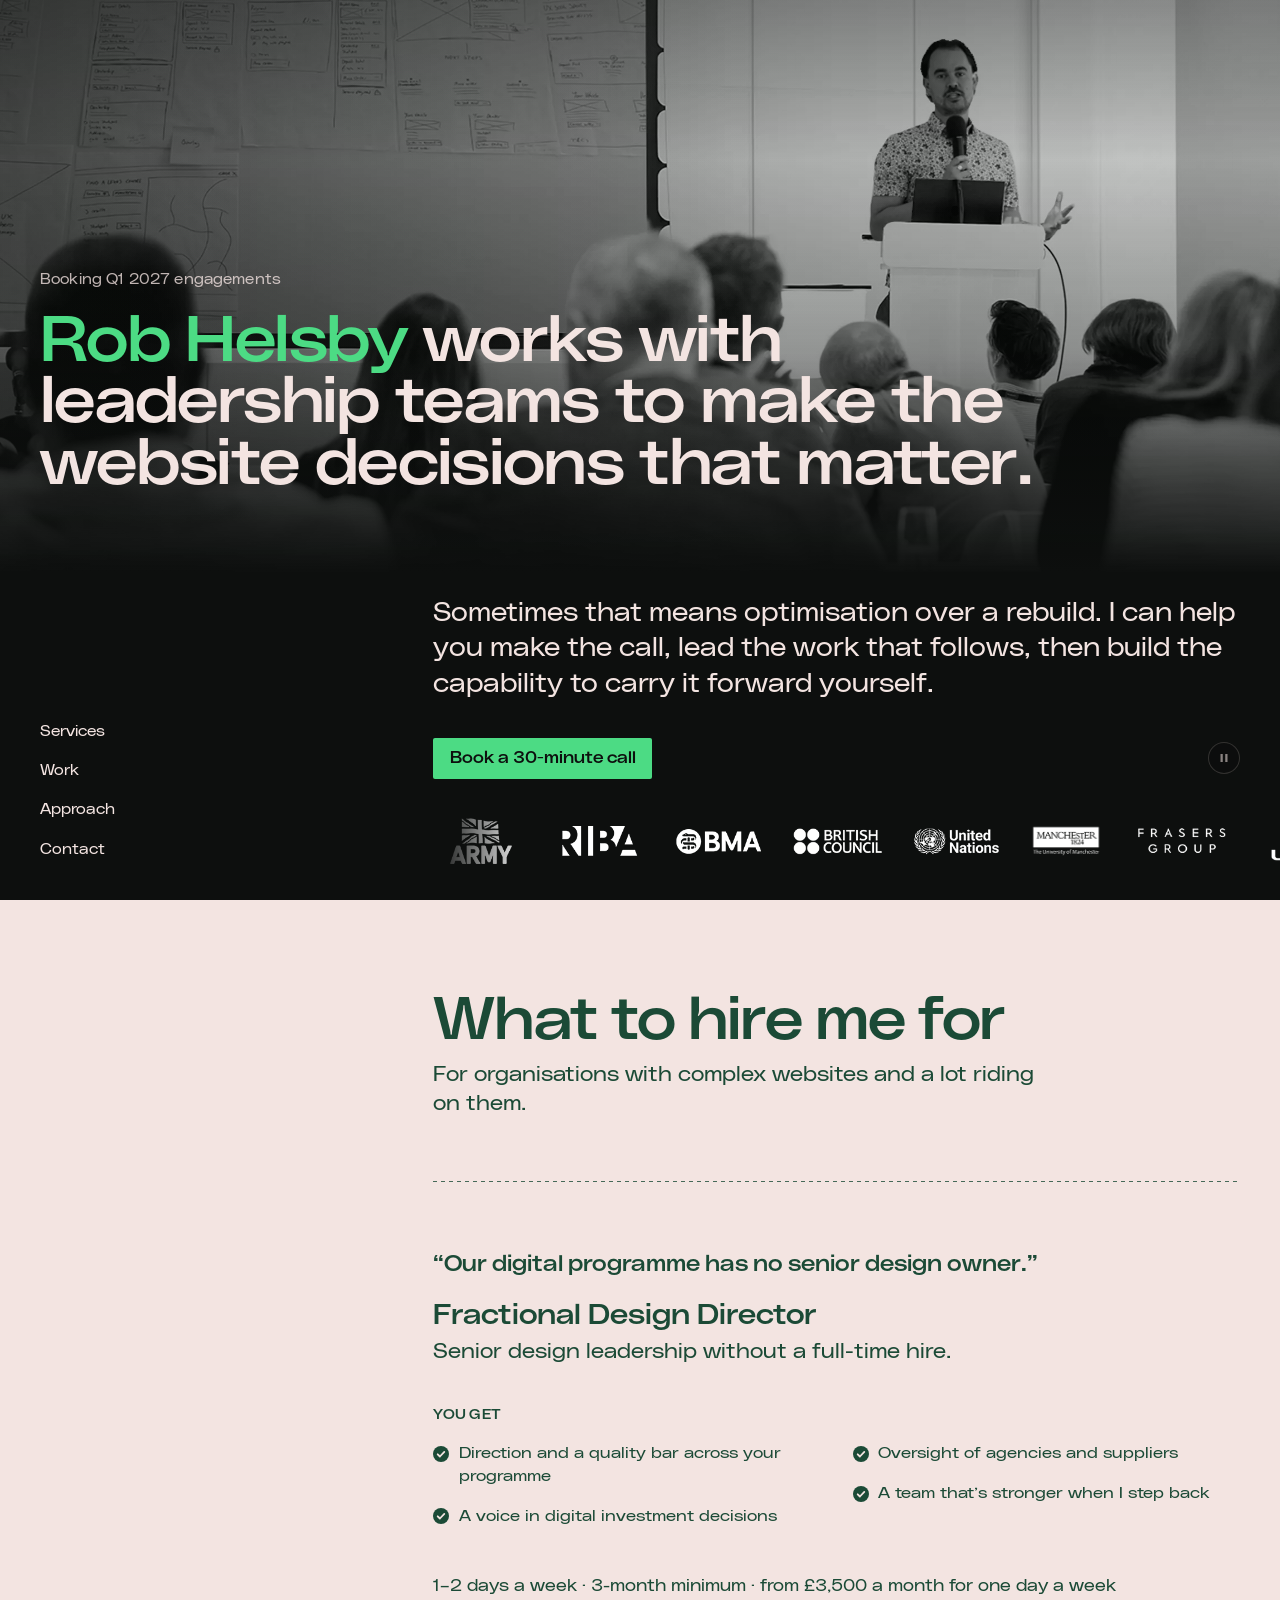
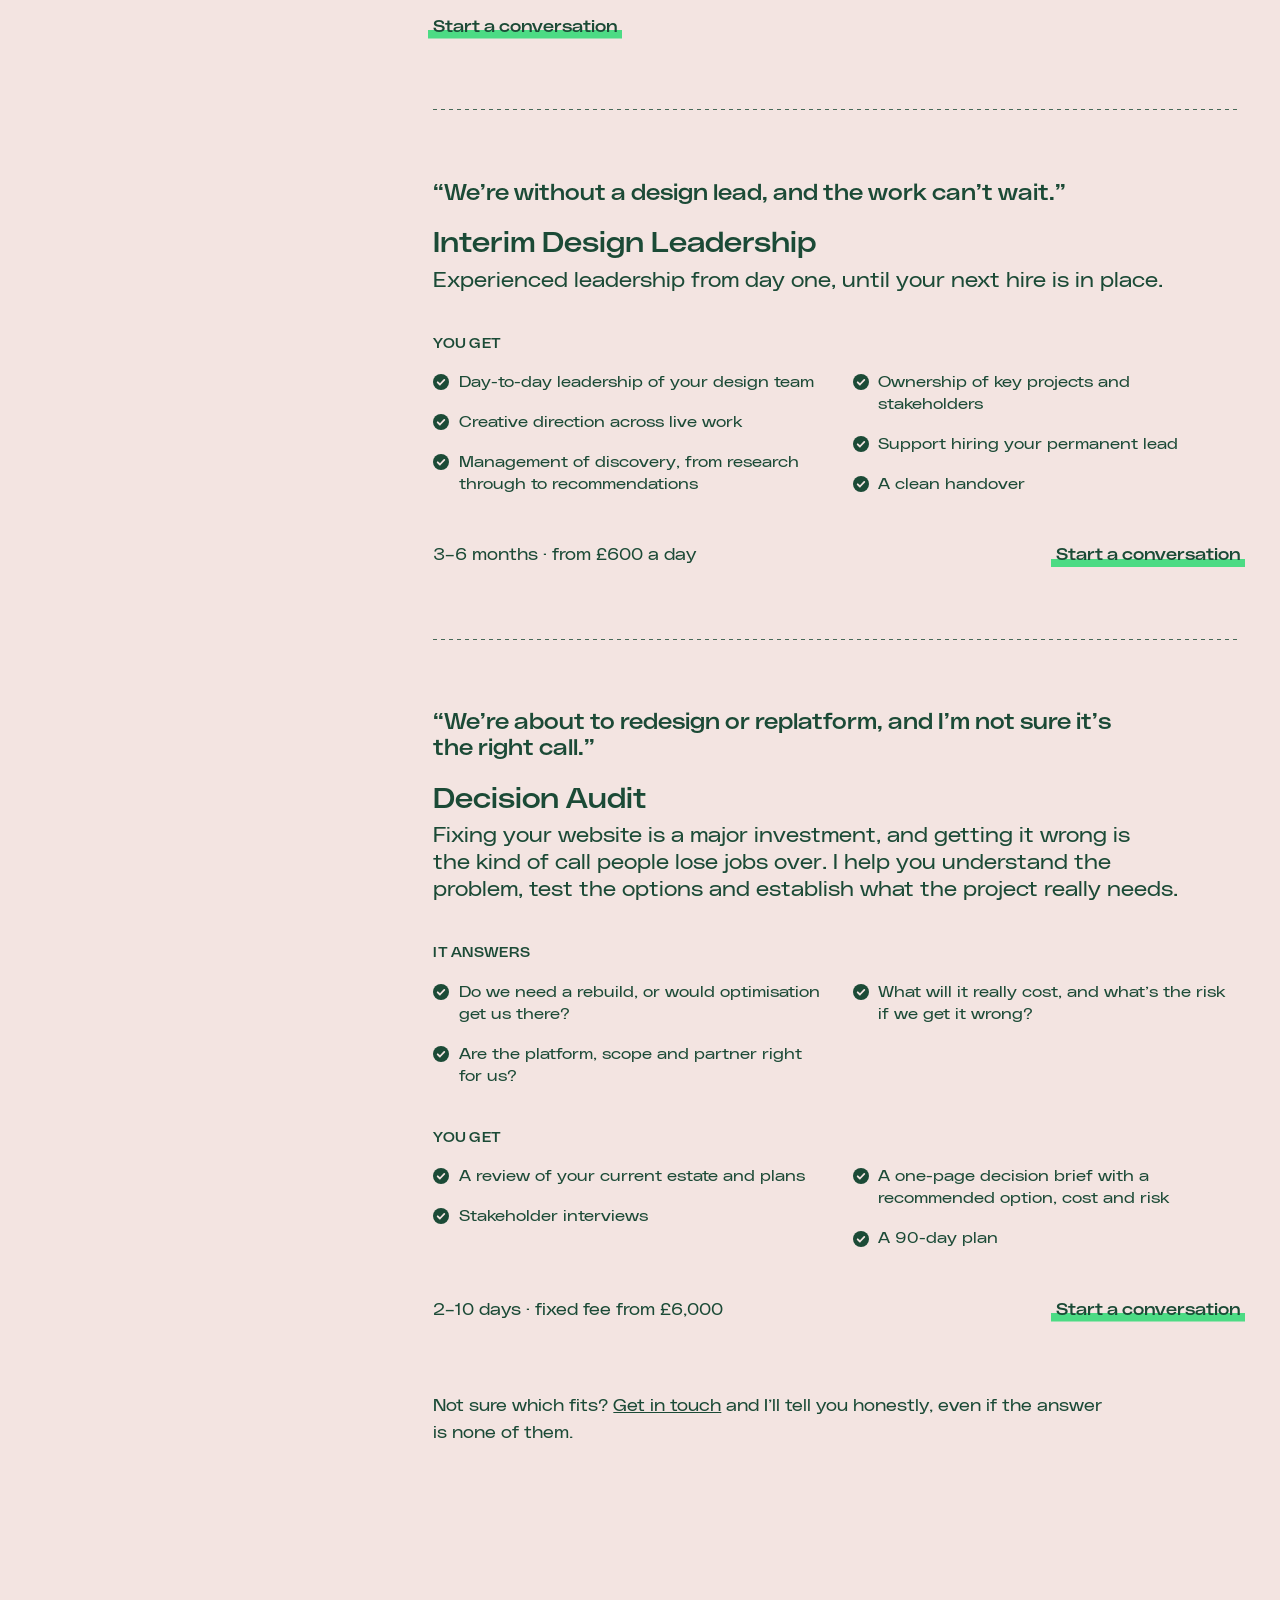
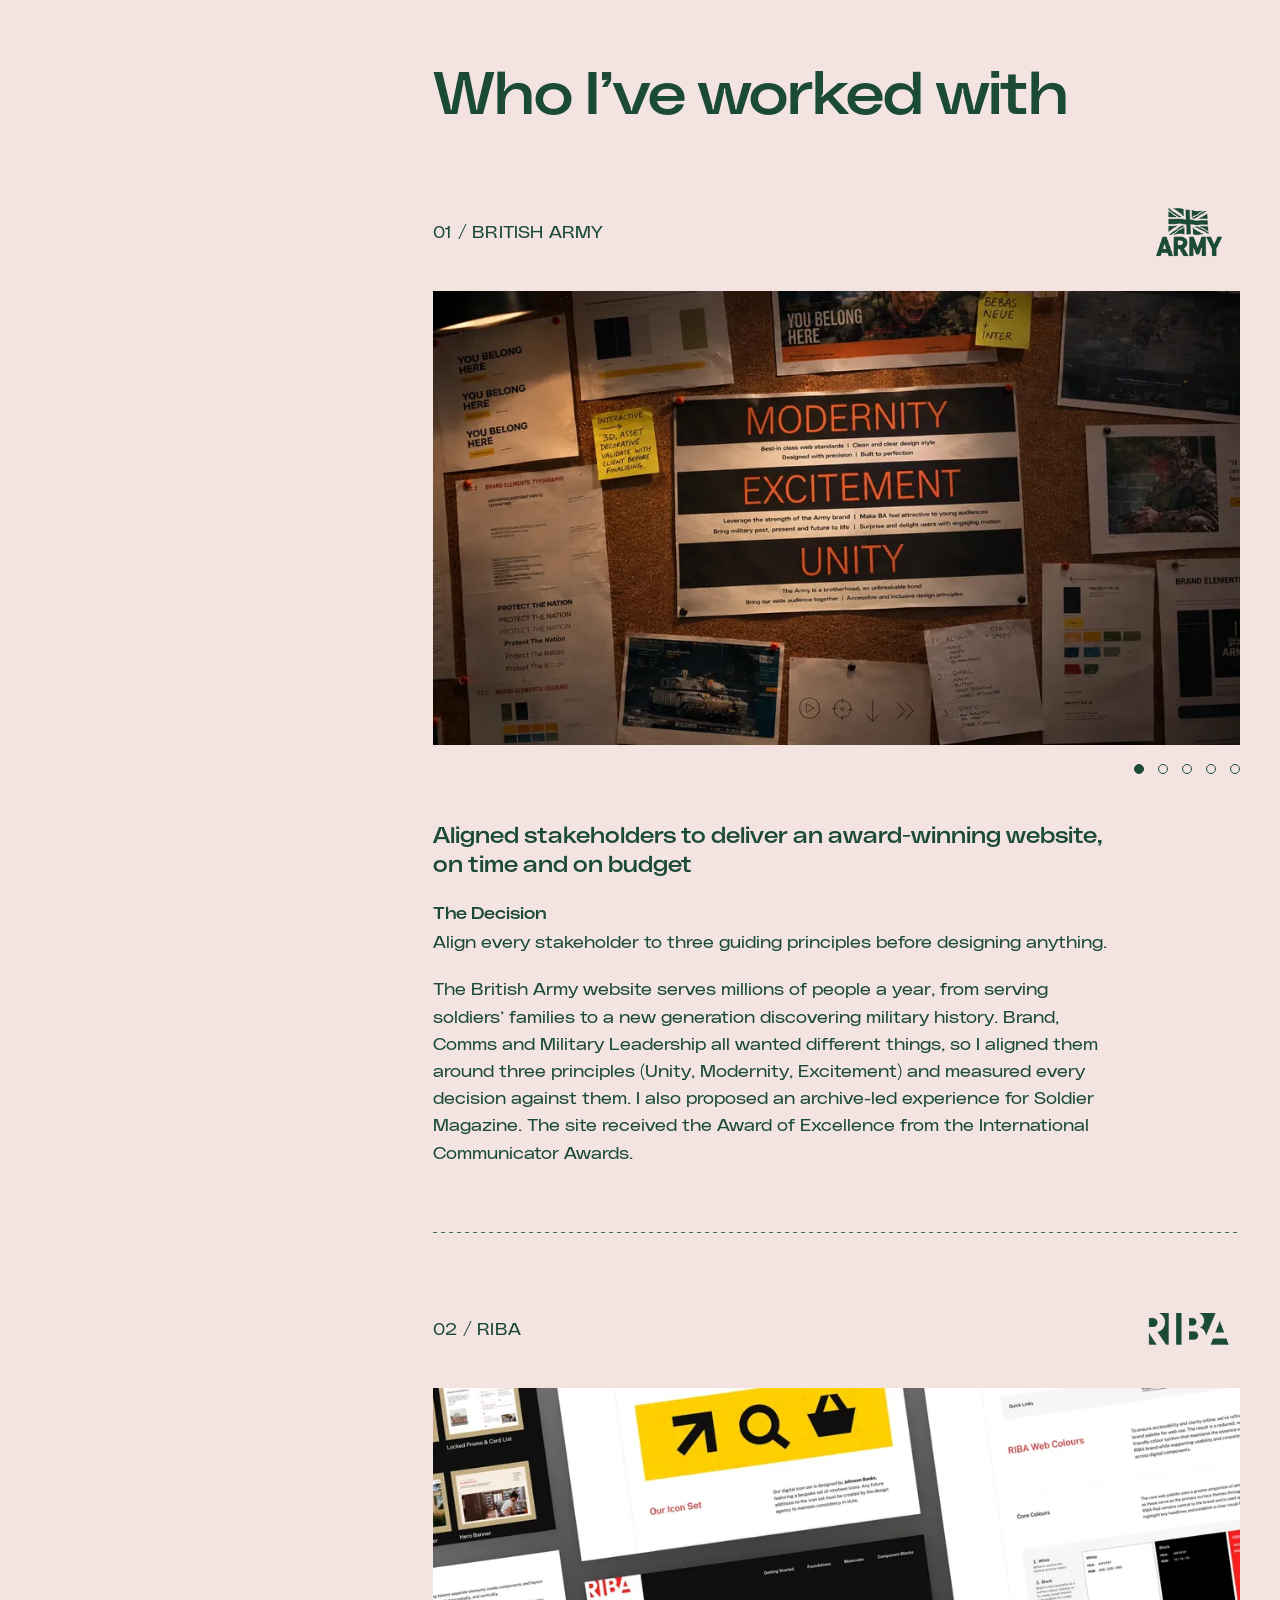
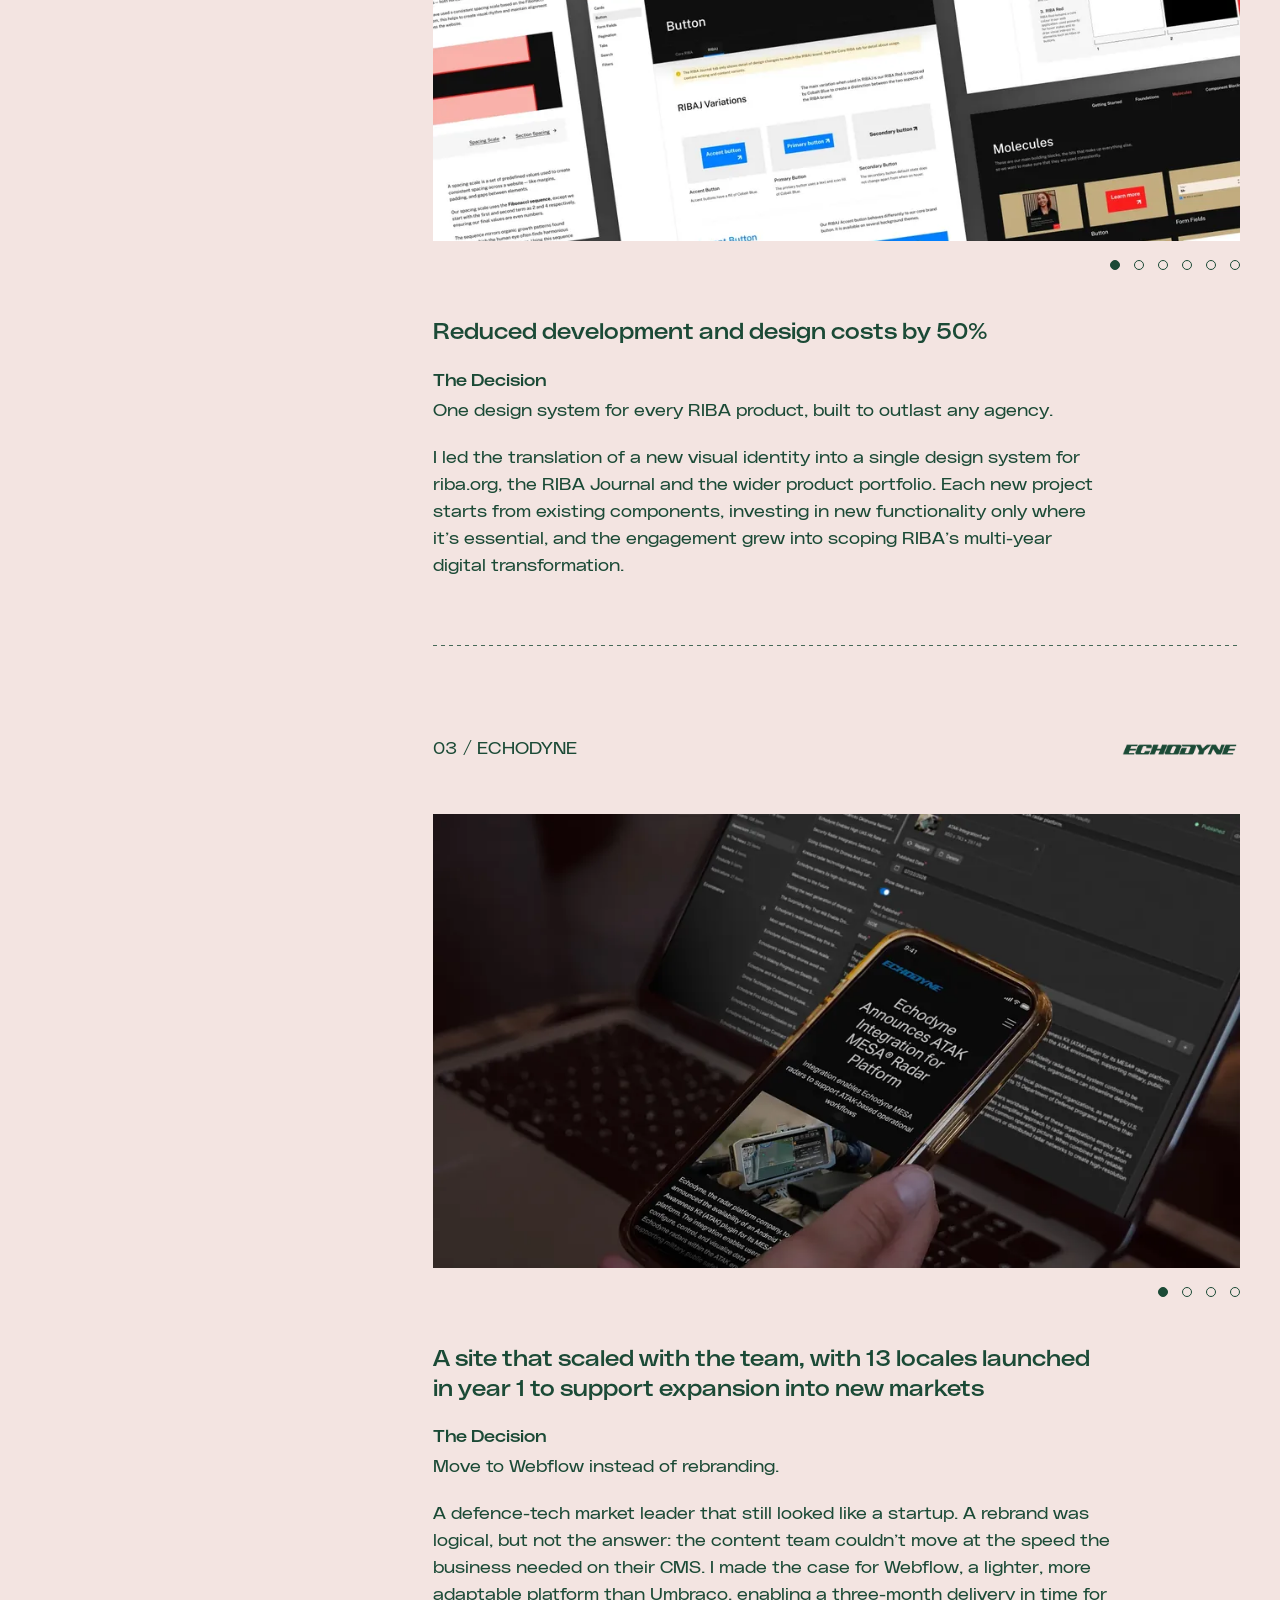
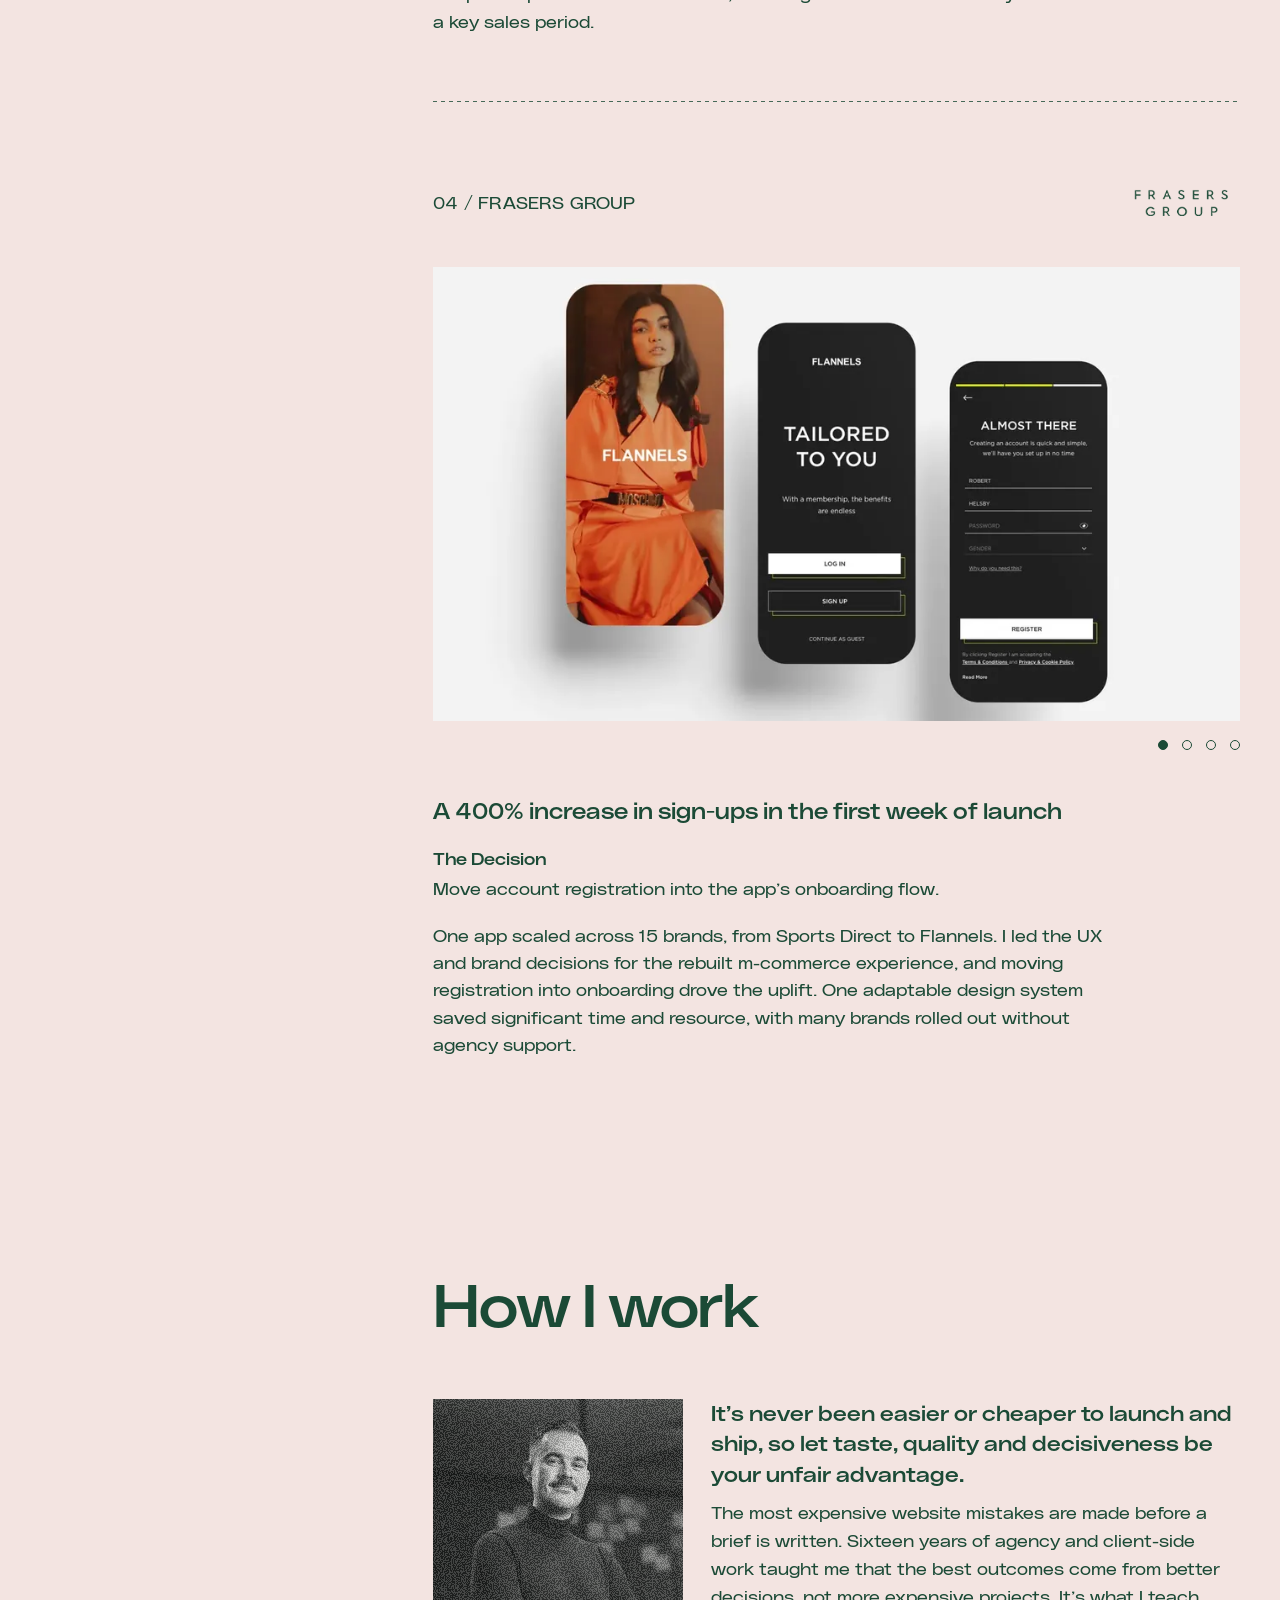
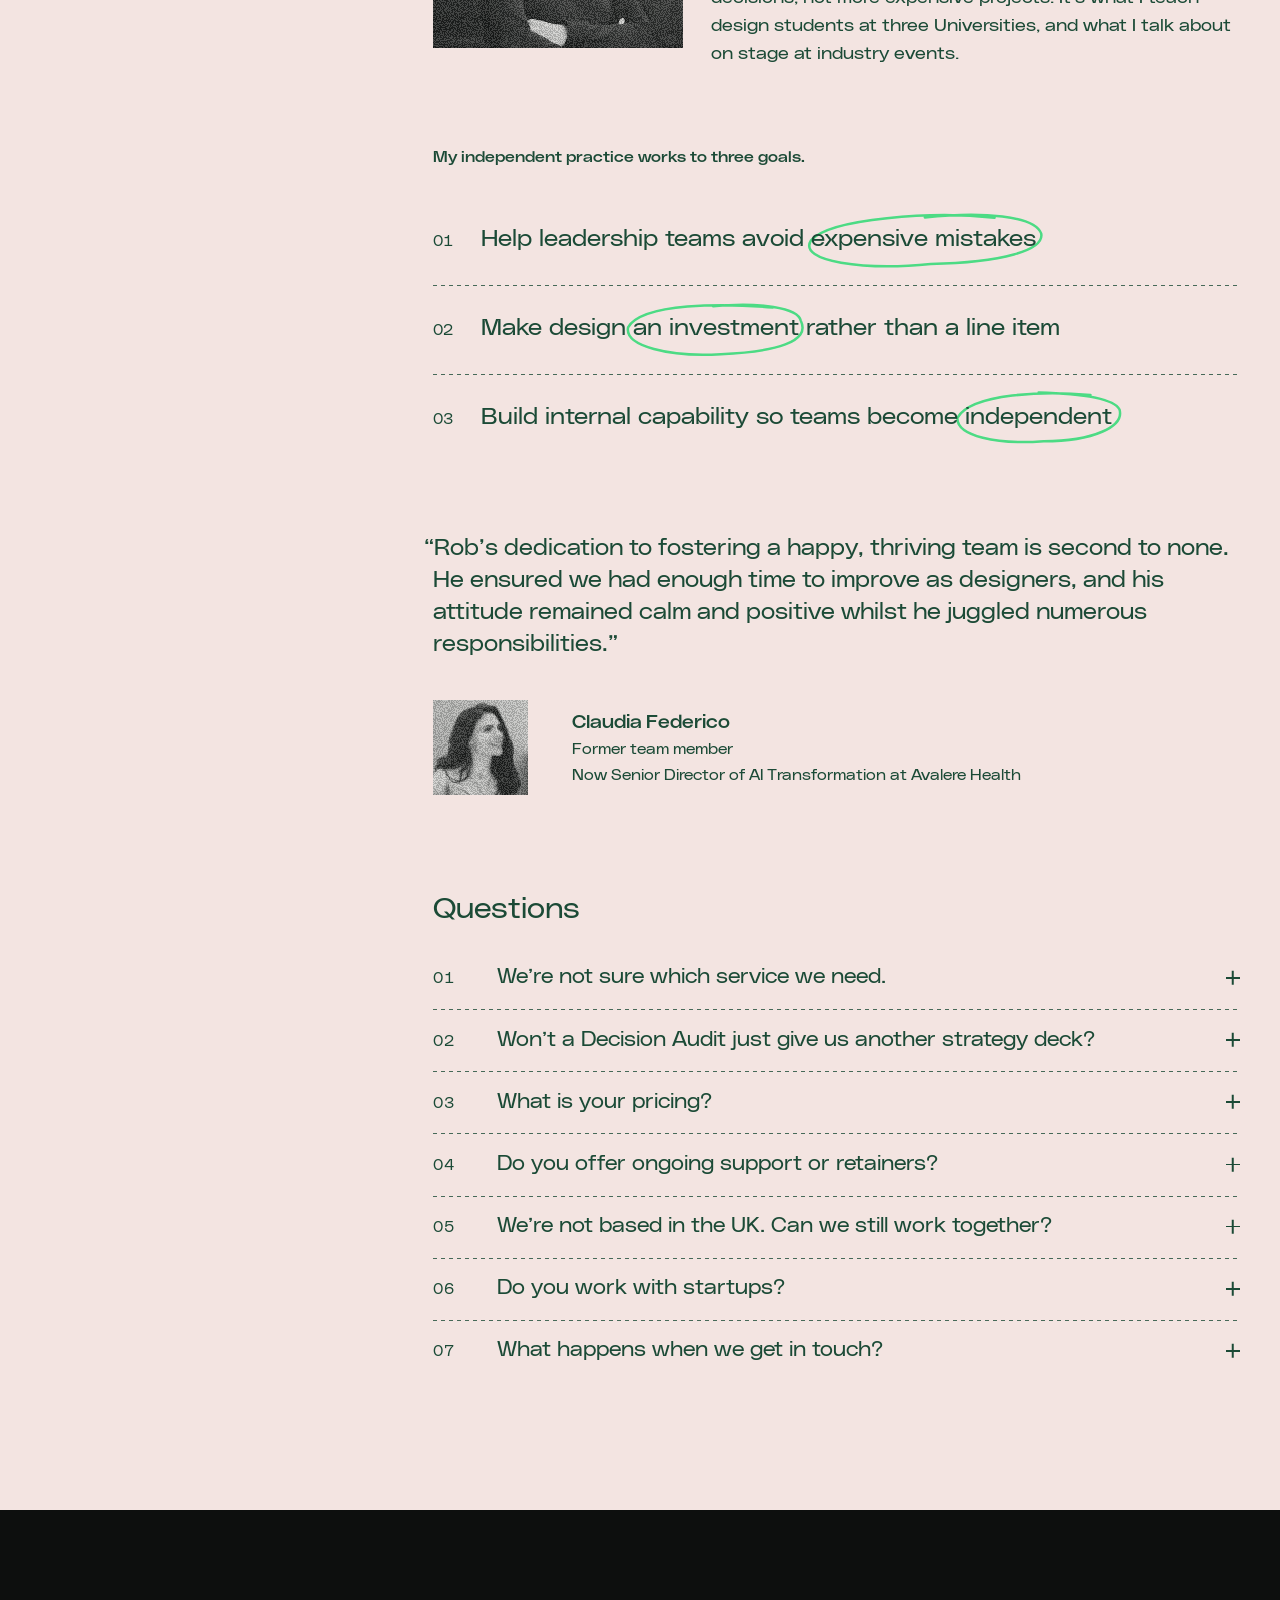
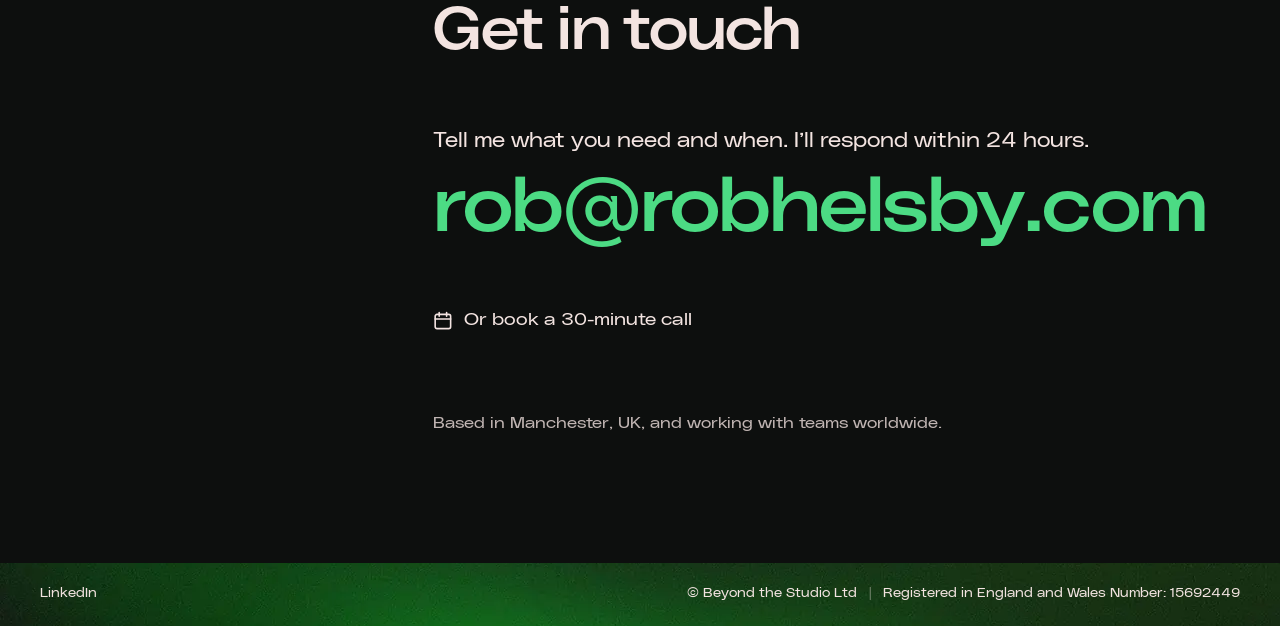
==== commit 66537ec6: "Interim: without a design lead covers leavers and leave Co-Authored-By: Claude Opus 5.5 <noreply@ant" ====
--- a/index.html
+++ b/index.html
@@ -177,7 +177,7 @@
         </article>
 
         <article class="service" aria-labelledby="svc-interim">
-          <p class="service__problem">&ldquo;Our head of design has left, and the work can&rsquo;t wait.&rdquo;</p>
+          <p class="service__problem">&ldquo;We&rsquo;re without a design lead, and the work can&rsquo;t wait.&rdquo;</p>
           <h3 class="service__title" id="svc-interim">Interim Design Leadership</h3>
           <p class="service__lede">Experienced leadership from day one, until your next hire is in place.</p>
 
@@ -431,7 +431,7 @@
                 <span class="faq__icon" aria-hidden="true"></span>
               </summary>
               <div class="faq__a">
-                <p>As a rule of thumb: if your digital programme has no senior design owner, it&rsquo;s a Fractional Design Director. If your head of design has left, it&rsquo;s Interim Design Leadership. If you&rsquo;re about to redesign, replatform or consolidate, start with a Decision Audit.</p>
+                <p>As a rule of thumb: if your digital programme has no senior design owner, it&rsquo;s a Fractional Design Director. If you&rsquo;re without a design lead, it&rsquo;s Interim Design Leadership. If you&rsquo;re about to redesign, replatform or consolidate, start with a Decision Audit.</p>
                 <p>Still unsure? <a href="#contact">Get in touch</a> and I&rsquo;ll tell you honestly what fits.</p>
               </div>
             </details>
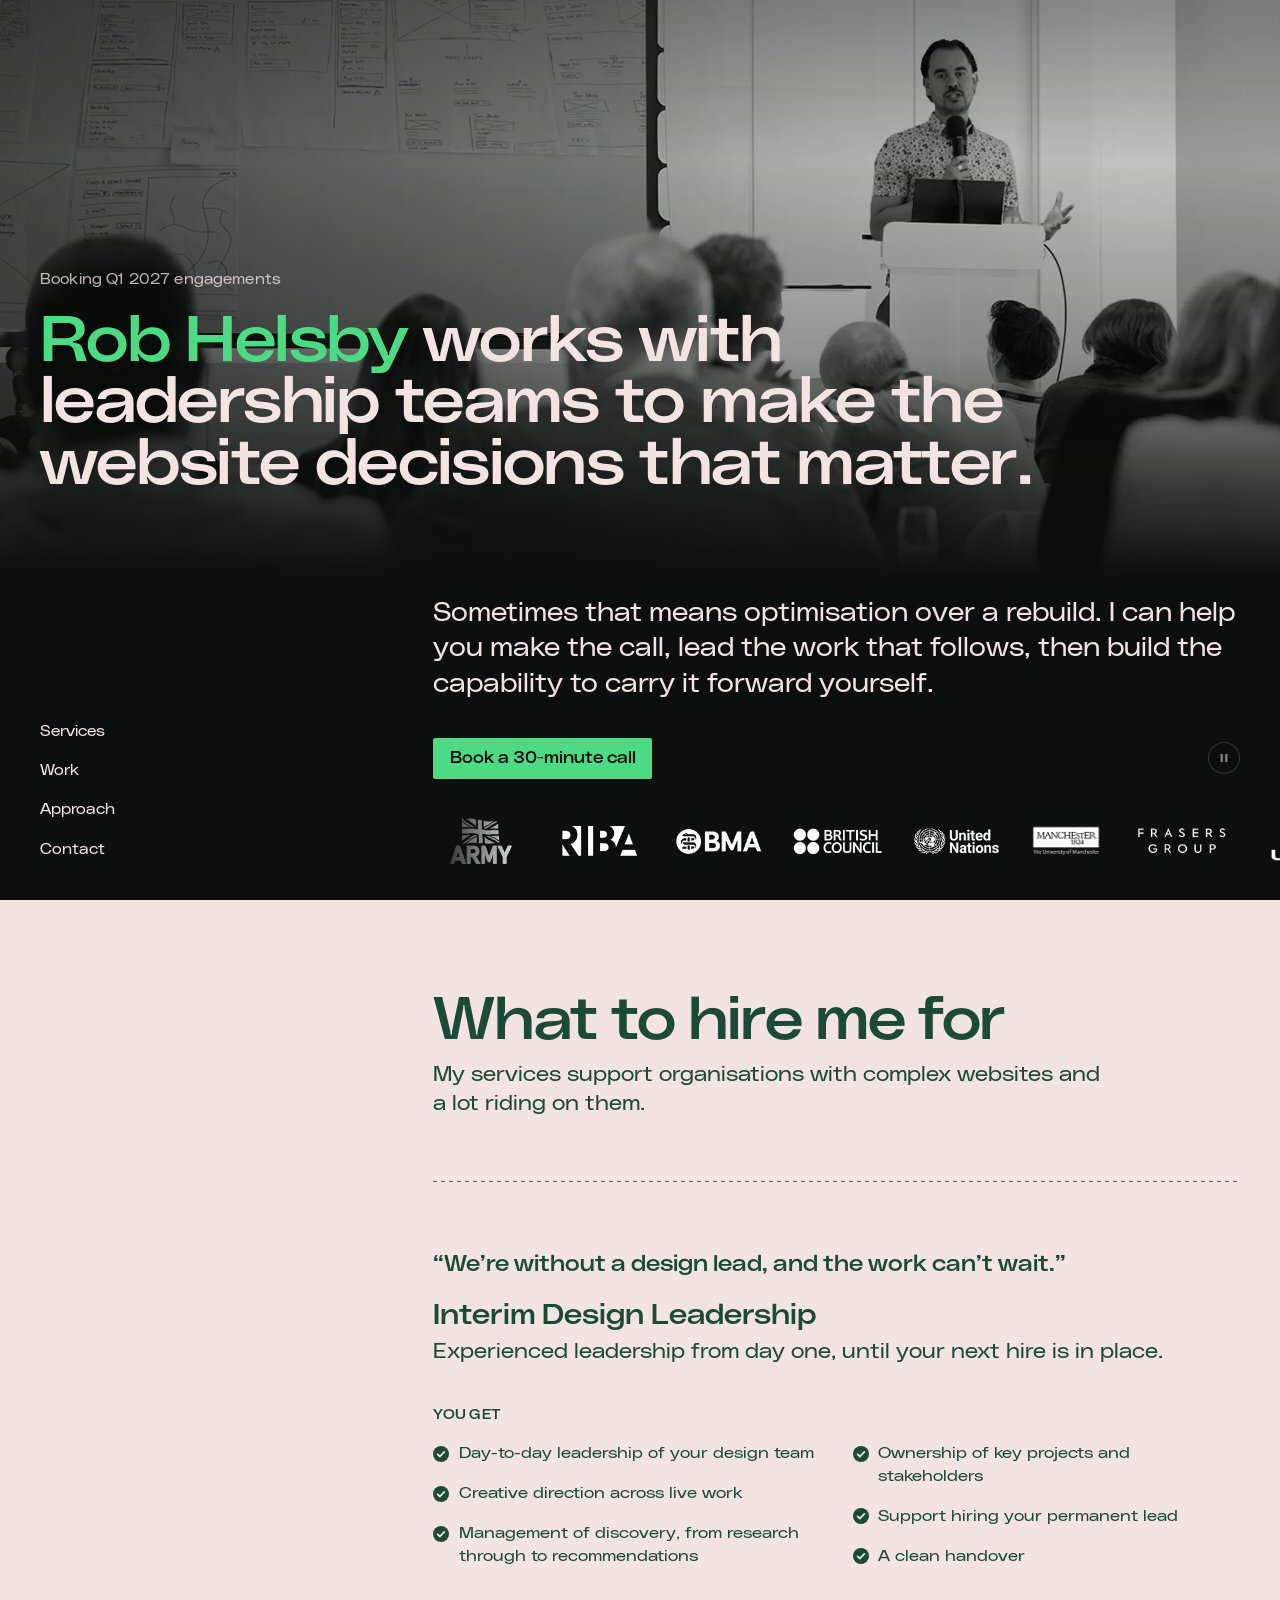
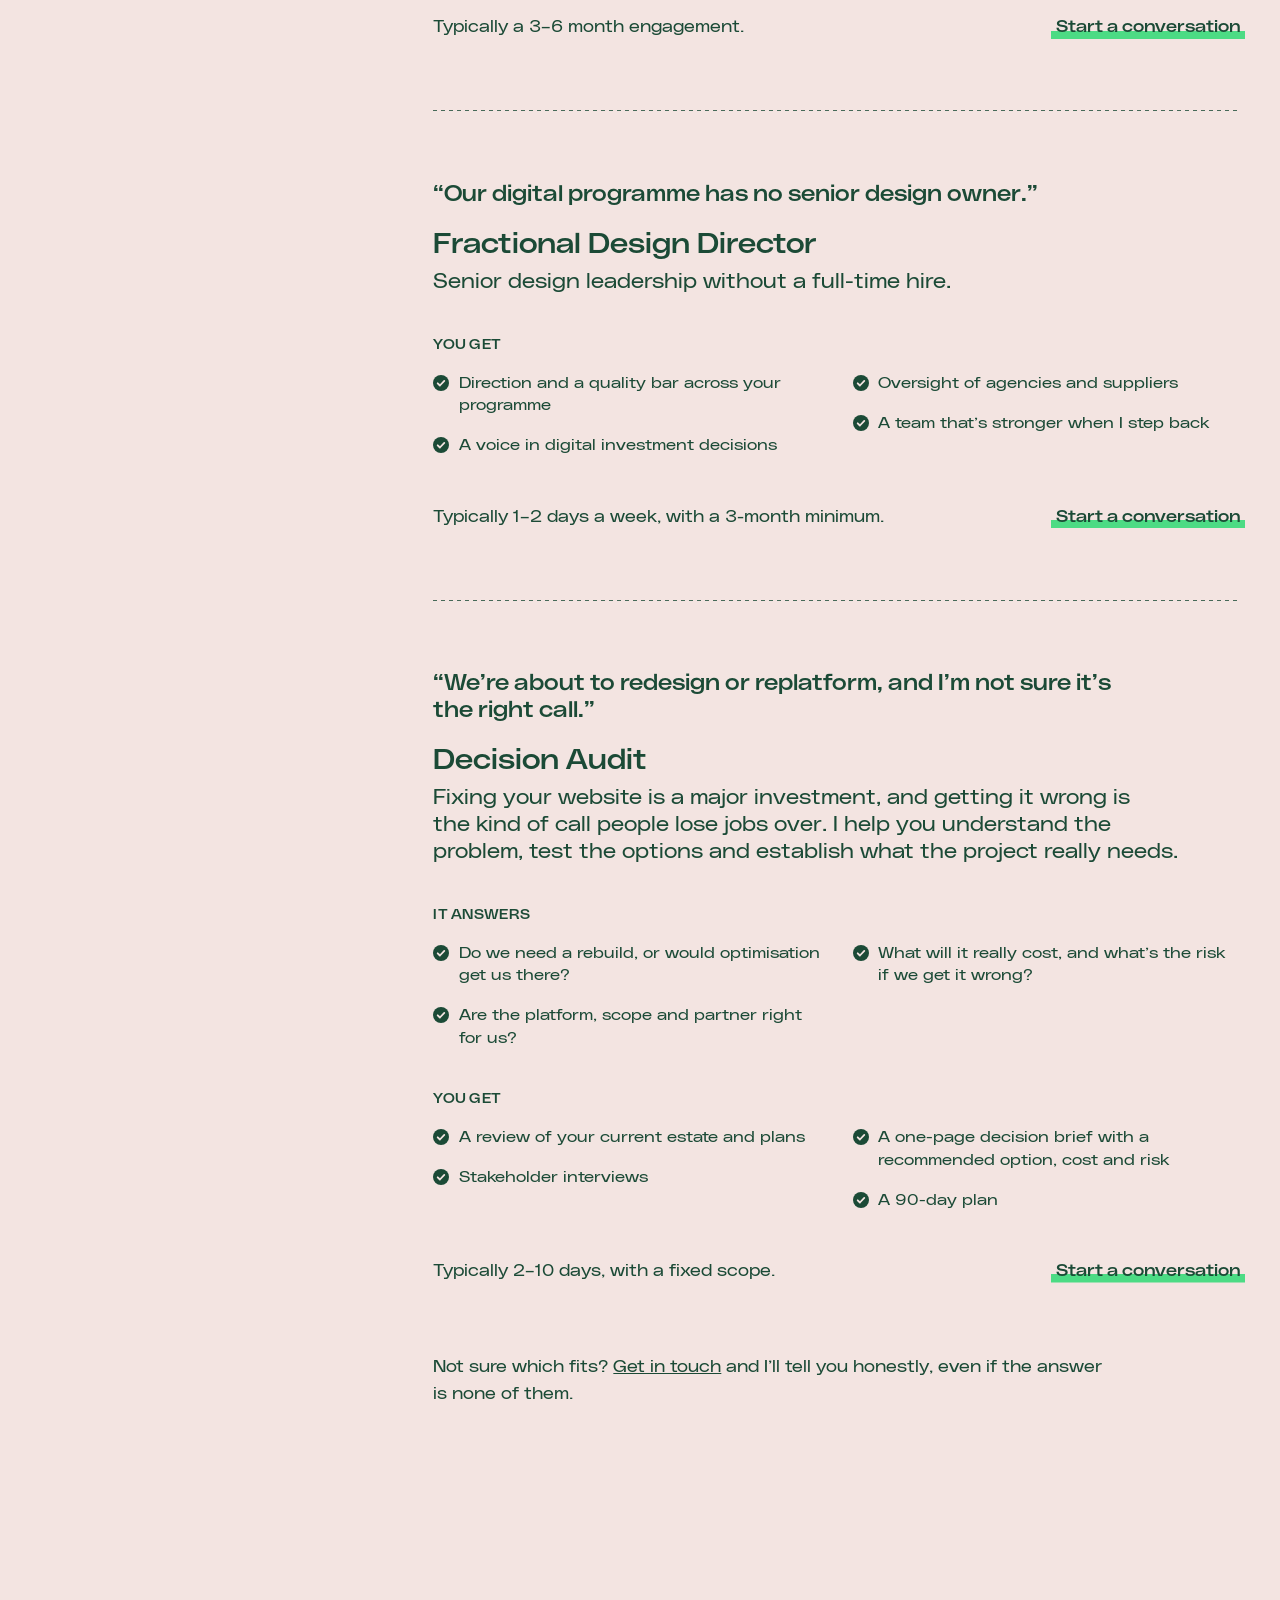
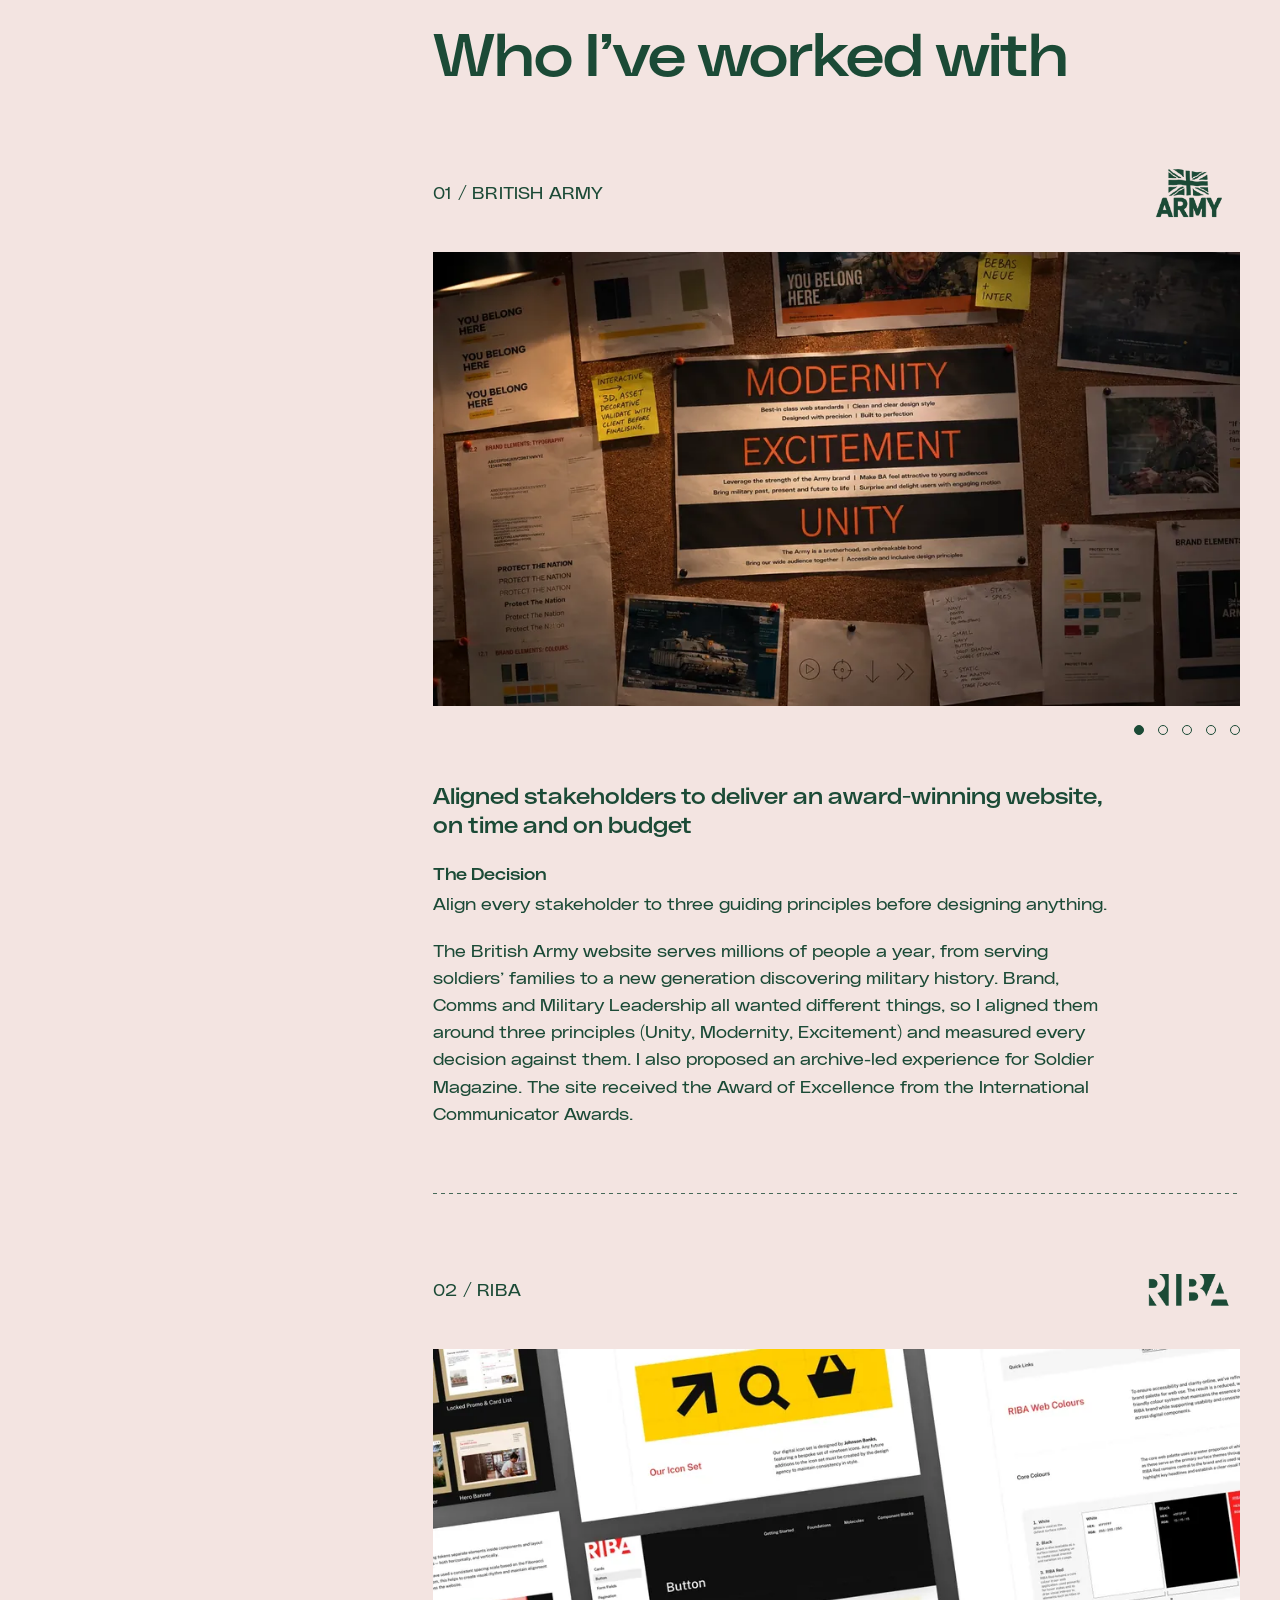
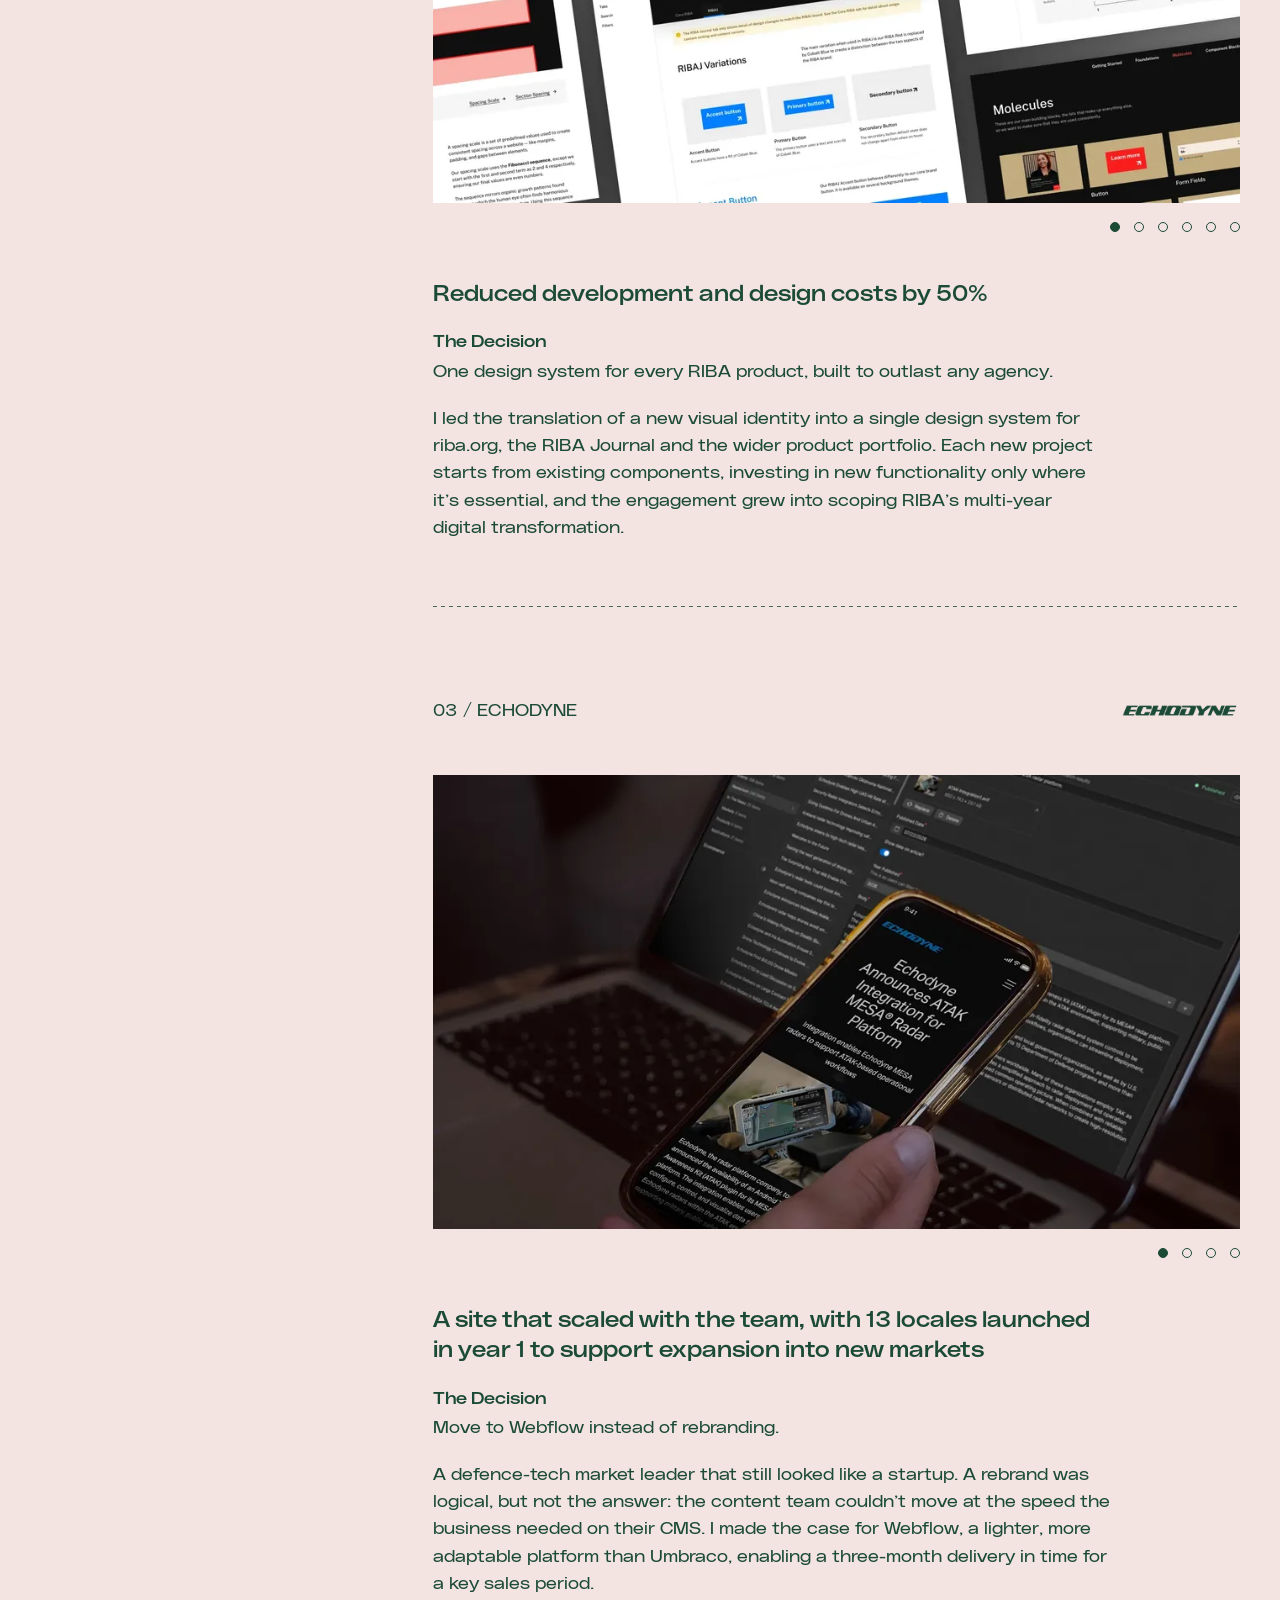
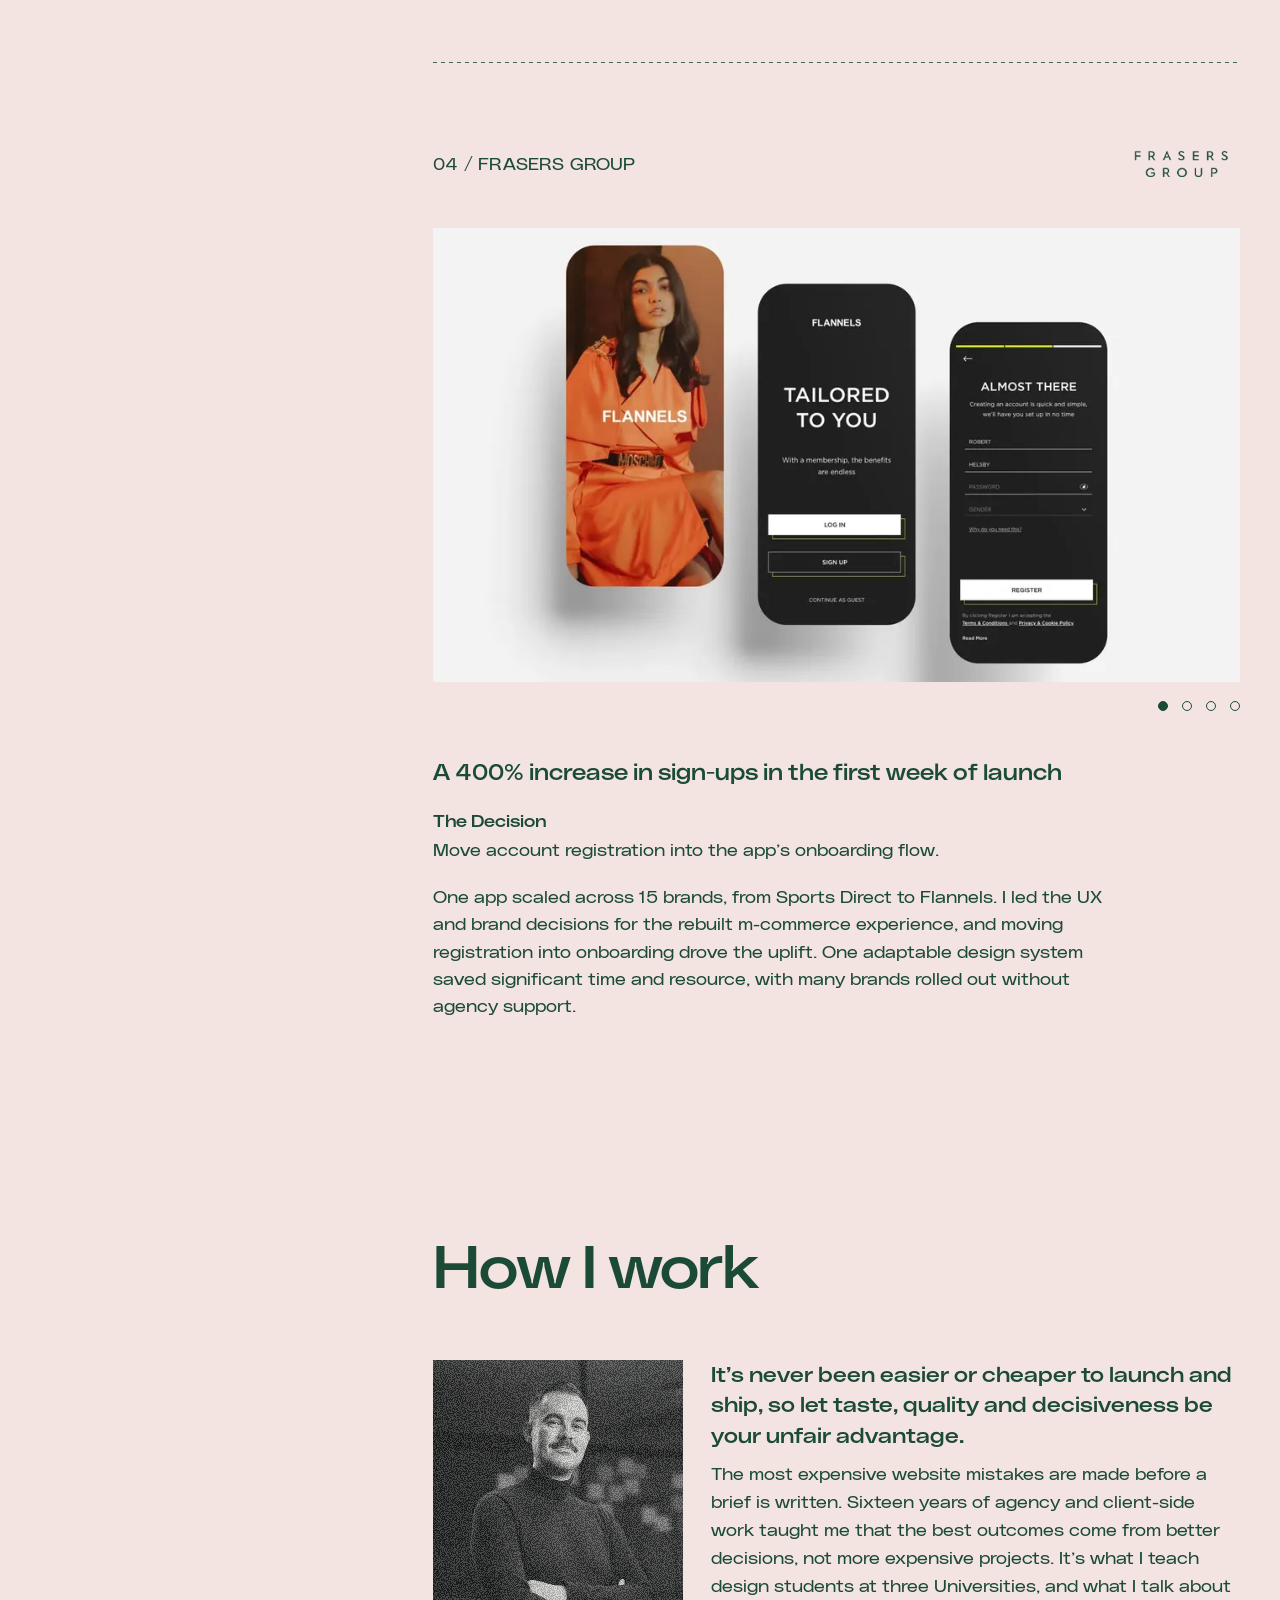
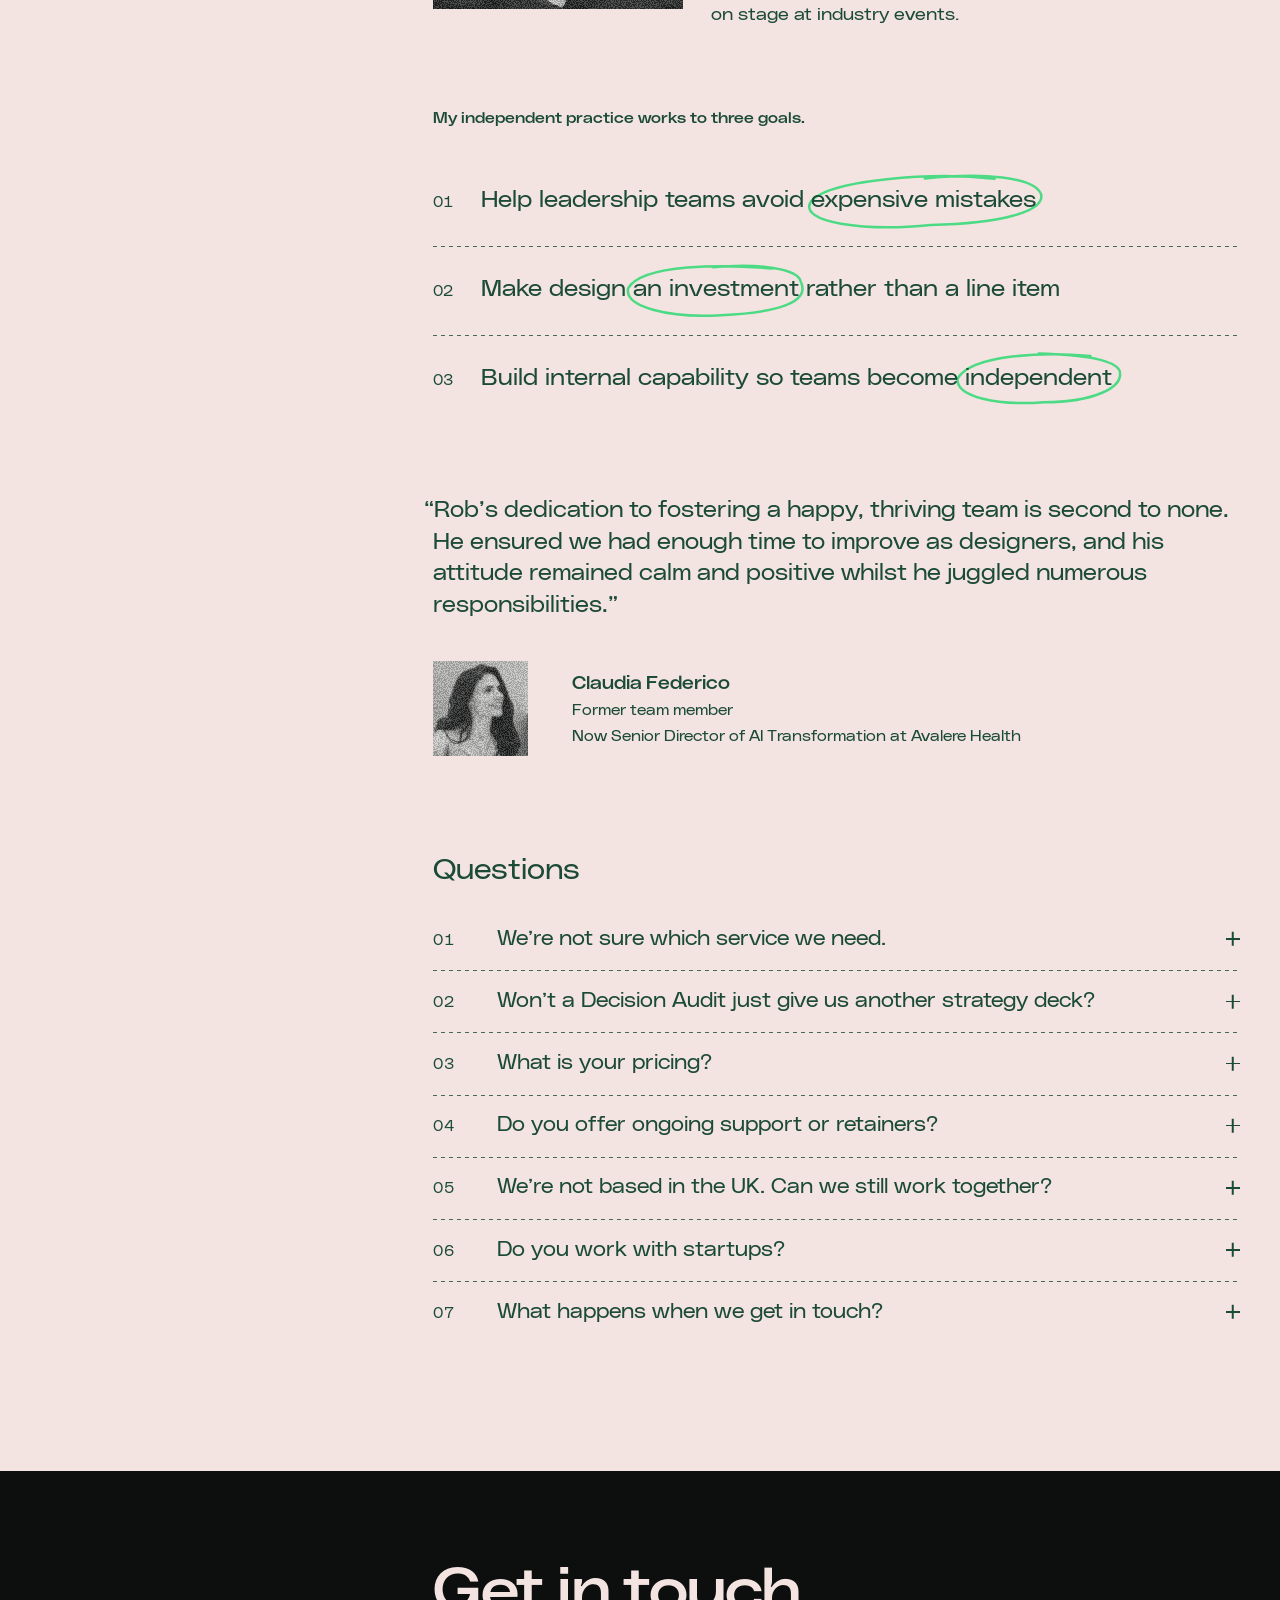
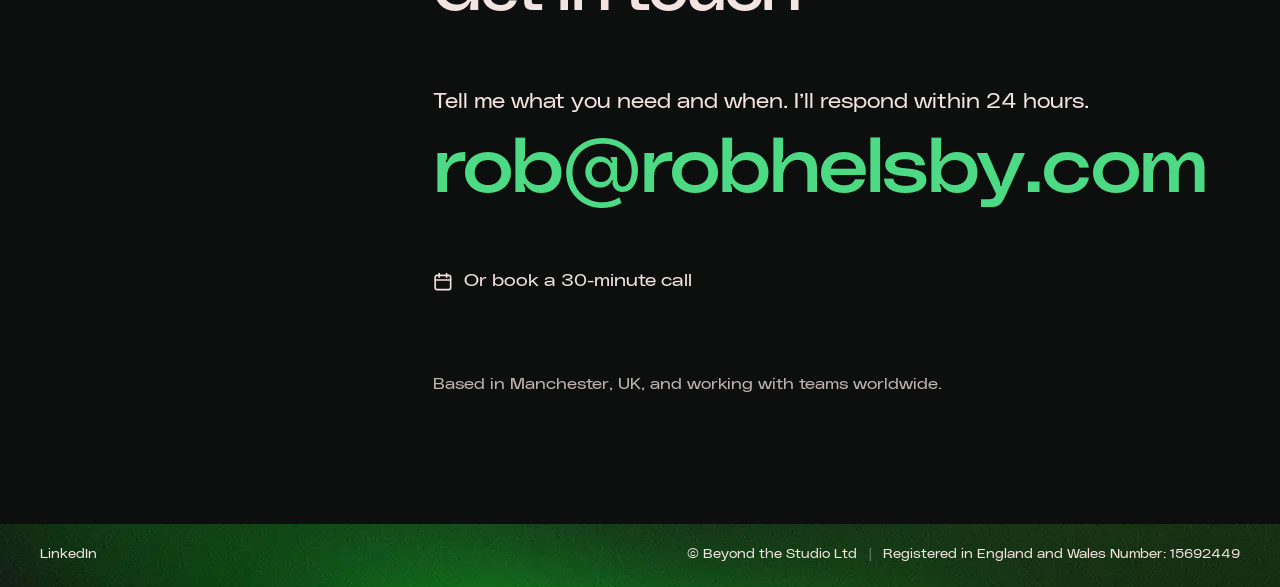
==== commit 723112e0: "Services: interim first, typical lengths instead of prices, new intro Co-Authored-By: Claude Opus 5." ====
--- a/index.html
+++ b/index.html
@@ -155,26 +155,7 @@
     <section class="section services" id="services" data-theme="light" aria-labelledby="services-title">
       <div class="section__inner">
         <h2 class="section__title" id="services-title">What to hire me for</h2>
-        <p class="section__intro">For organisations with complex websites and a lot riding on them.</p>
-
-        <article class="service" aria-labelledby="svc-fractional">
-          <p class="service__problem">&ldquo;Our digital programme has no senior design owner.&rdquo;</p>
-          <h3 class="service__title" id="svc-fractional">Fractional Design Director</h3>
-          <p class="service__lede">Senior design leadership without a full-time hire.</p>
-
-          <h4 class="service__label">You get</h4>
-          <ul class="checklist">
-            <li>Direction and a quality bar across your programme</li>
-            <li>A voice in digital investment decisions</li>
-            <li>Oversight of agencies and suppliers</li>
-            <li>A team that&rsquo;s stronger when I step back</li>
-          </ul>
-
-          <div class="service__foot">
-            <p class="service__term">1&ndash;2 days a week &middot; 3-month minimum &middot; from &pound;3,500 a month for one day a week</p>
-            <a class="link-cta" href="#contact">Start a conversation</a>
-          </div>
-        </article>
+        <p class="section__intro">My services support organisations with complex websites and a lot riding on them.</p>
 
         <article class="service" aria-labelledby="svc-interim">
           <p class="service__problem">&ldquo;We&rsquo;re without a design lead, and the work can&rsquo;t wait.&rdquo;</p>
@@ -192,7 +173,26 @@
           </ul>
 
           <div class="service__foot">
-            <p class="service__term">3&ndash;6 months &middot; from &pound;600 a day</p>
+            <p class="service__term">Typically a 3&ndash;6 month engagement.</p>
+            <a class="link-cta" href="#contact">Start a conversation</a>
+          </div>
+        </article>
+
+        <article class="service" aria-labelledby="svc-fractional">
+          <p class="service__problem">&ldquo;Our digital programme has no senior design owner.&rdquo;</p>
+          <h3 class="service__title" id="svc-fractional">Fractional Design Director</h3>
+          <p class="service__lede">Senior design leadership without a full-time hire.</p>
+
+          <h4 class="service__label">You get</h4>
+          <ul class="checklist">
+            <li>Direction and a quality bar across your programme</li>
+            <li>A voice in digital investment decisions</li>
+            <li>Oversight of agencies and suppliers</li>
+            <li>A team that&rsquo;s stronger when I step back</li>
+          </ul>
+
+          <div class="service__foot">
+            <p class="service__term">Typically 1&ndash;2 days a week, with a 3-month minimum.</p>
             <a class="link-cta" href="#contact">Start a conversation</a>
           </div>
         </article>
@@ -218,7 +218,7 @@
           </ul>
 
           <div class="service__foot">
-            <p class="service__term">2&ndash;10 days &middot; fixed fee from &pound;6,000</p>
+            <p class="service__term">Typically 2&ndash;10 days, with a fixed scope.</p>
             <a class="link-cta" href="#contact">Start a conversation</a>
           </div>
         </article>
@@ -431,7 +431,7 @@
                 <span class="faq__icon" aria-hidden="true"></span>
               </summary>
               <div class="faq__a">
-                <p>As a rule of thumb: if your digital programme has no senior design owner, it&rsquo;s a Fractional Design Director. If you&rsquo;re without a design lead, it&rsquo;s Interim Design Leadership. If you&rsquo;re about to redesign, replatform or consolidate, start with a Decision Audit.</p>
+                <p>As a rule of thumb: if you&rsquo;re without a design lead, it&rsquo;s Interim Design Leadership. If your digital programme has no senior design owner, it&rsquo;s a Fractional Design Director. If you&rsquo;re about to redesign, replatform or consolidate, start with a Decision Audit.</p>
                 <p>Still unsure? <a href="#contact">Get in touch</a> and I&rsquo;ll tell you honestly what fits.</p>
               </div>
             </details>
@@ -454,8 +454,8 @@
               <div class="faq__a">
                 <p>Hidden pricing is one of the most frustrating parts of finding a partner, so here&rsquo;s mine. You&rsquo;ll always know the cost before we start.</p>
                 <ul class="faq__prices">
+                  <li><span class="faq__price-name">Interim Design Leadership</span> <span class="faq__price">From &pound;600 a day.</span> For engagements of 3&ndash;6 months.</li>
                   <li><span class="faq__price-name">Fractional Design Director</span> <span class="faq__price">From &pound;3,500 a month for one day a week.</span> Up to two days a week, with a three-month minimum.</li>
-                  <li><span class="faq__price-name">Interim Design Leadership</span> <span class="faq__price">From &pound;600 a day.</span> For engagements of 3&ndash;6 months.</li>
                   <li><span class="faq__price-name">Decision Audit</span> <span class="faq__price">From &pound;6,000.</span> A fixed fee for an agreed scope, usually 2&ndash;10 days.</li>
                 </ul>
                 <p>All prices exclude VAT. Every engagement is scoped to your situation, so if you&rsquo;re not sure what fits, <a href="#contact">get in touch</a> and I&rsquo;ll give you my honest advice. Sometimes the right answer is a smaller piece of work first.</p>
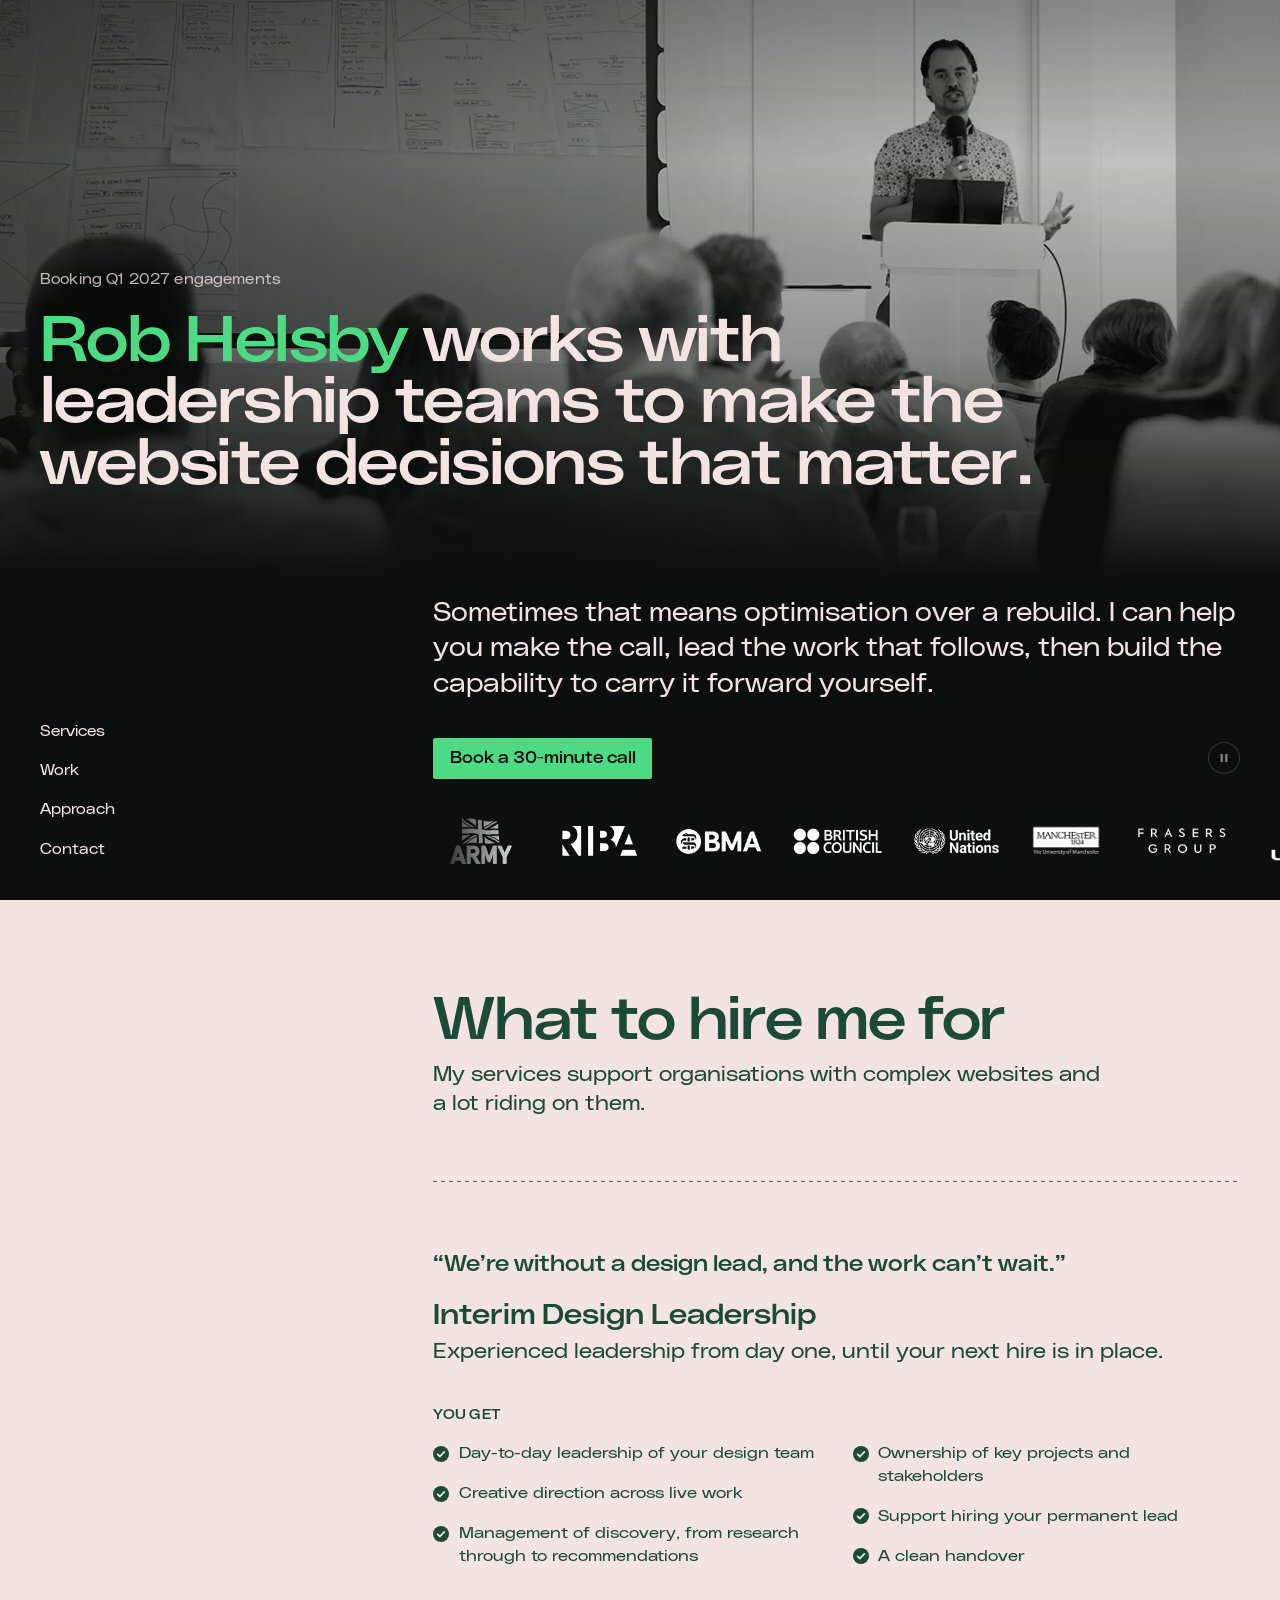
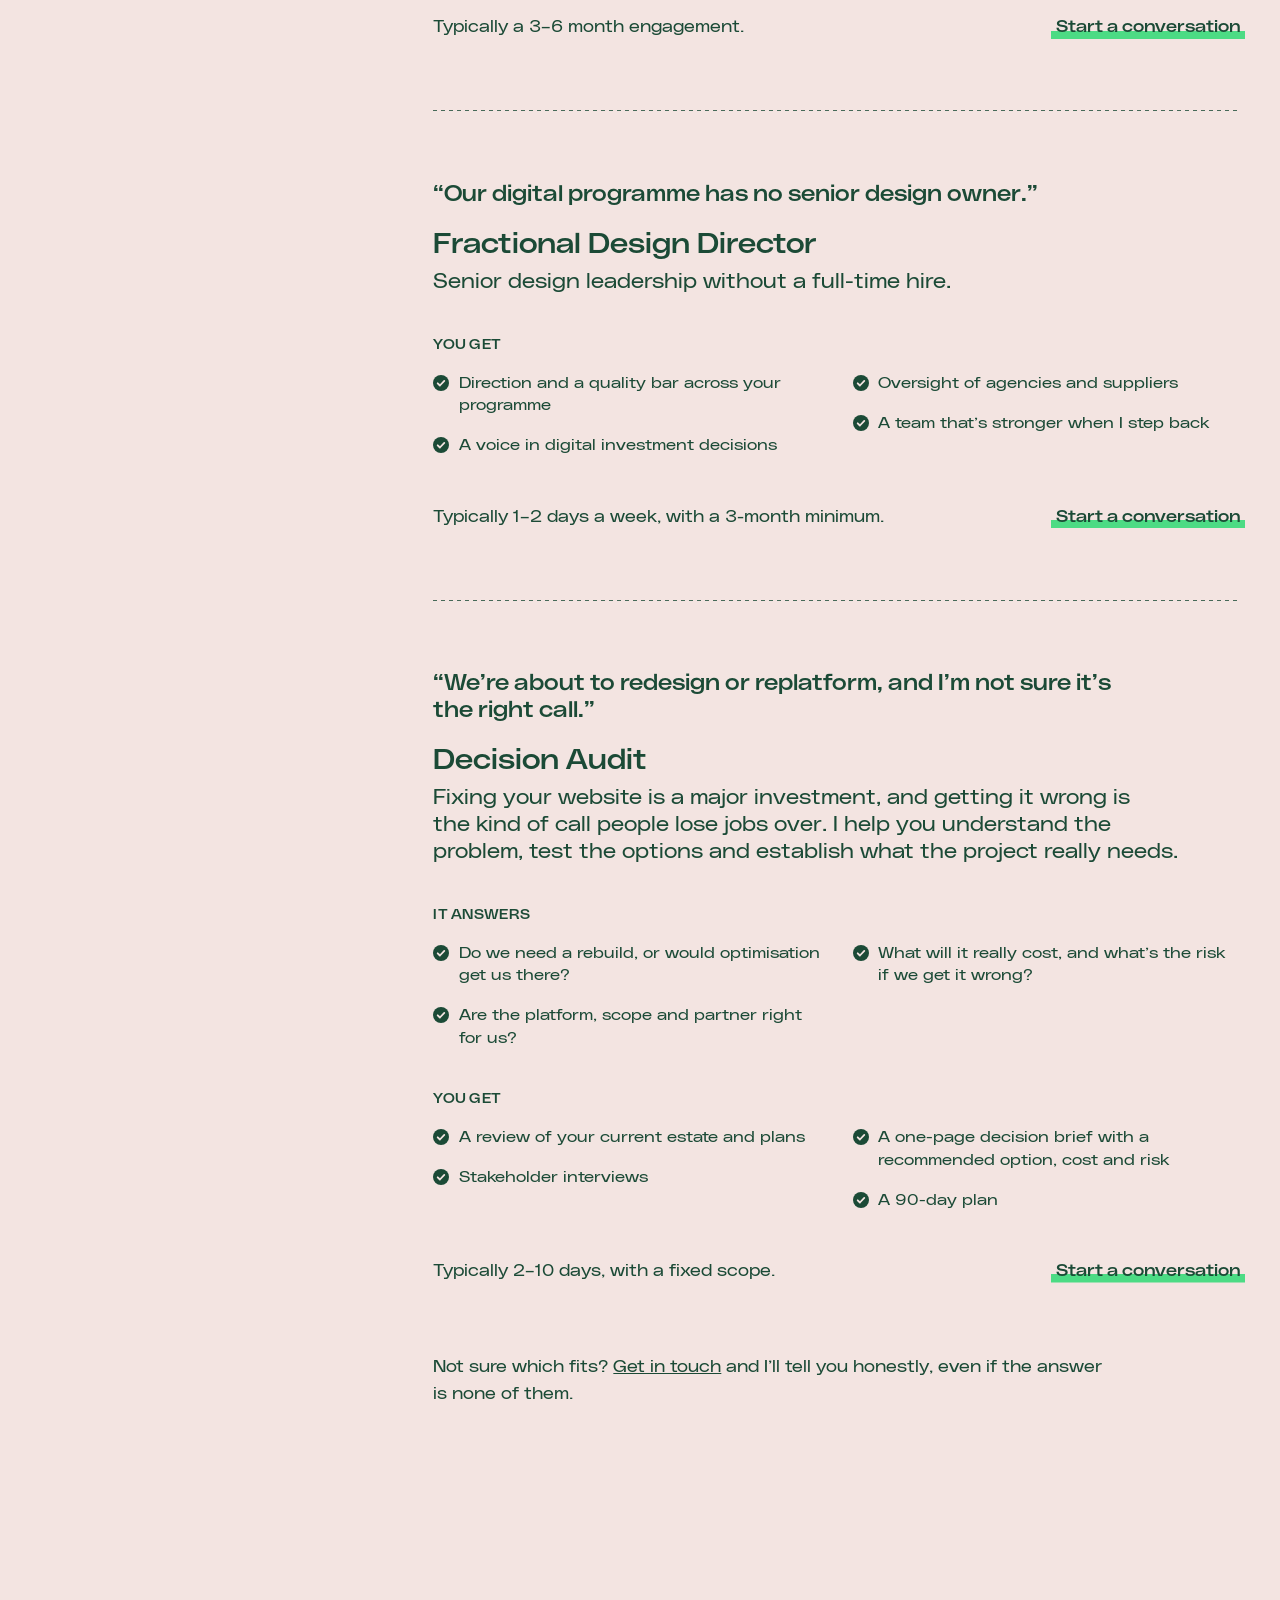
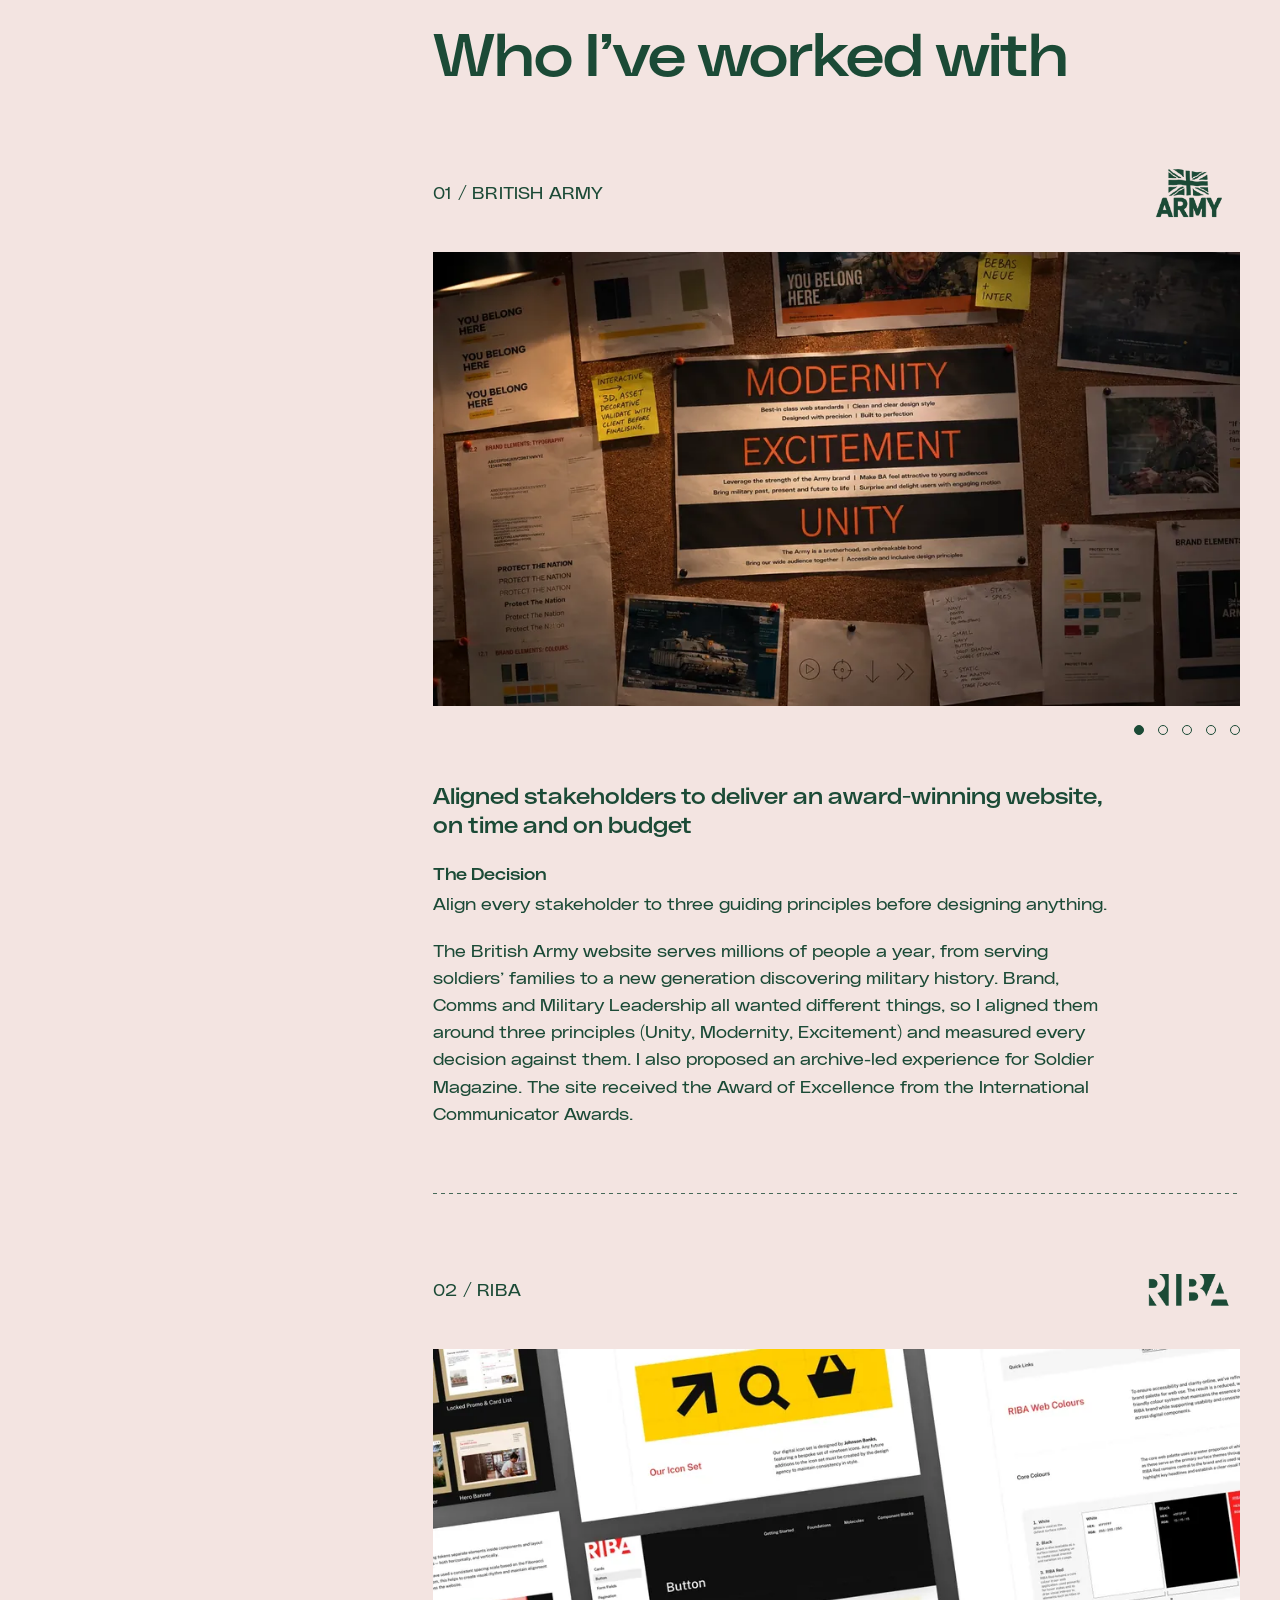
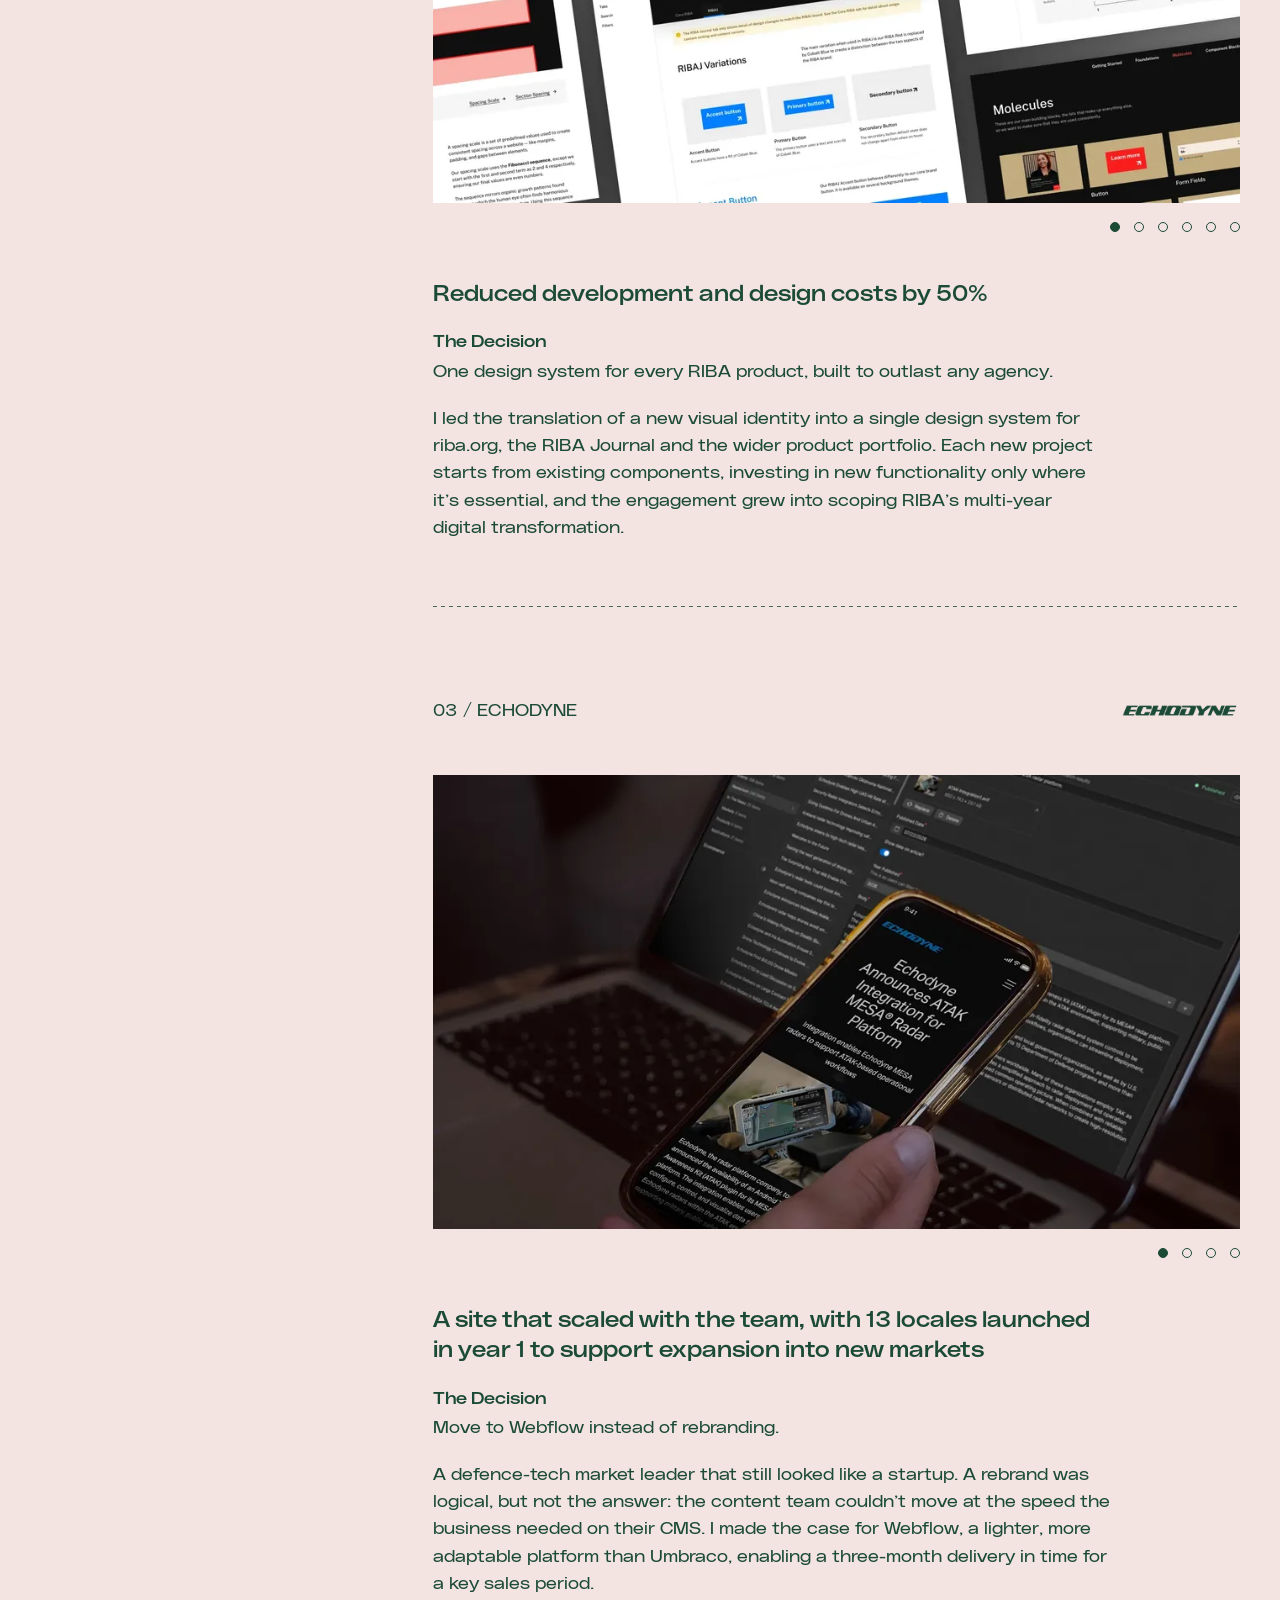
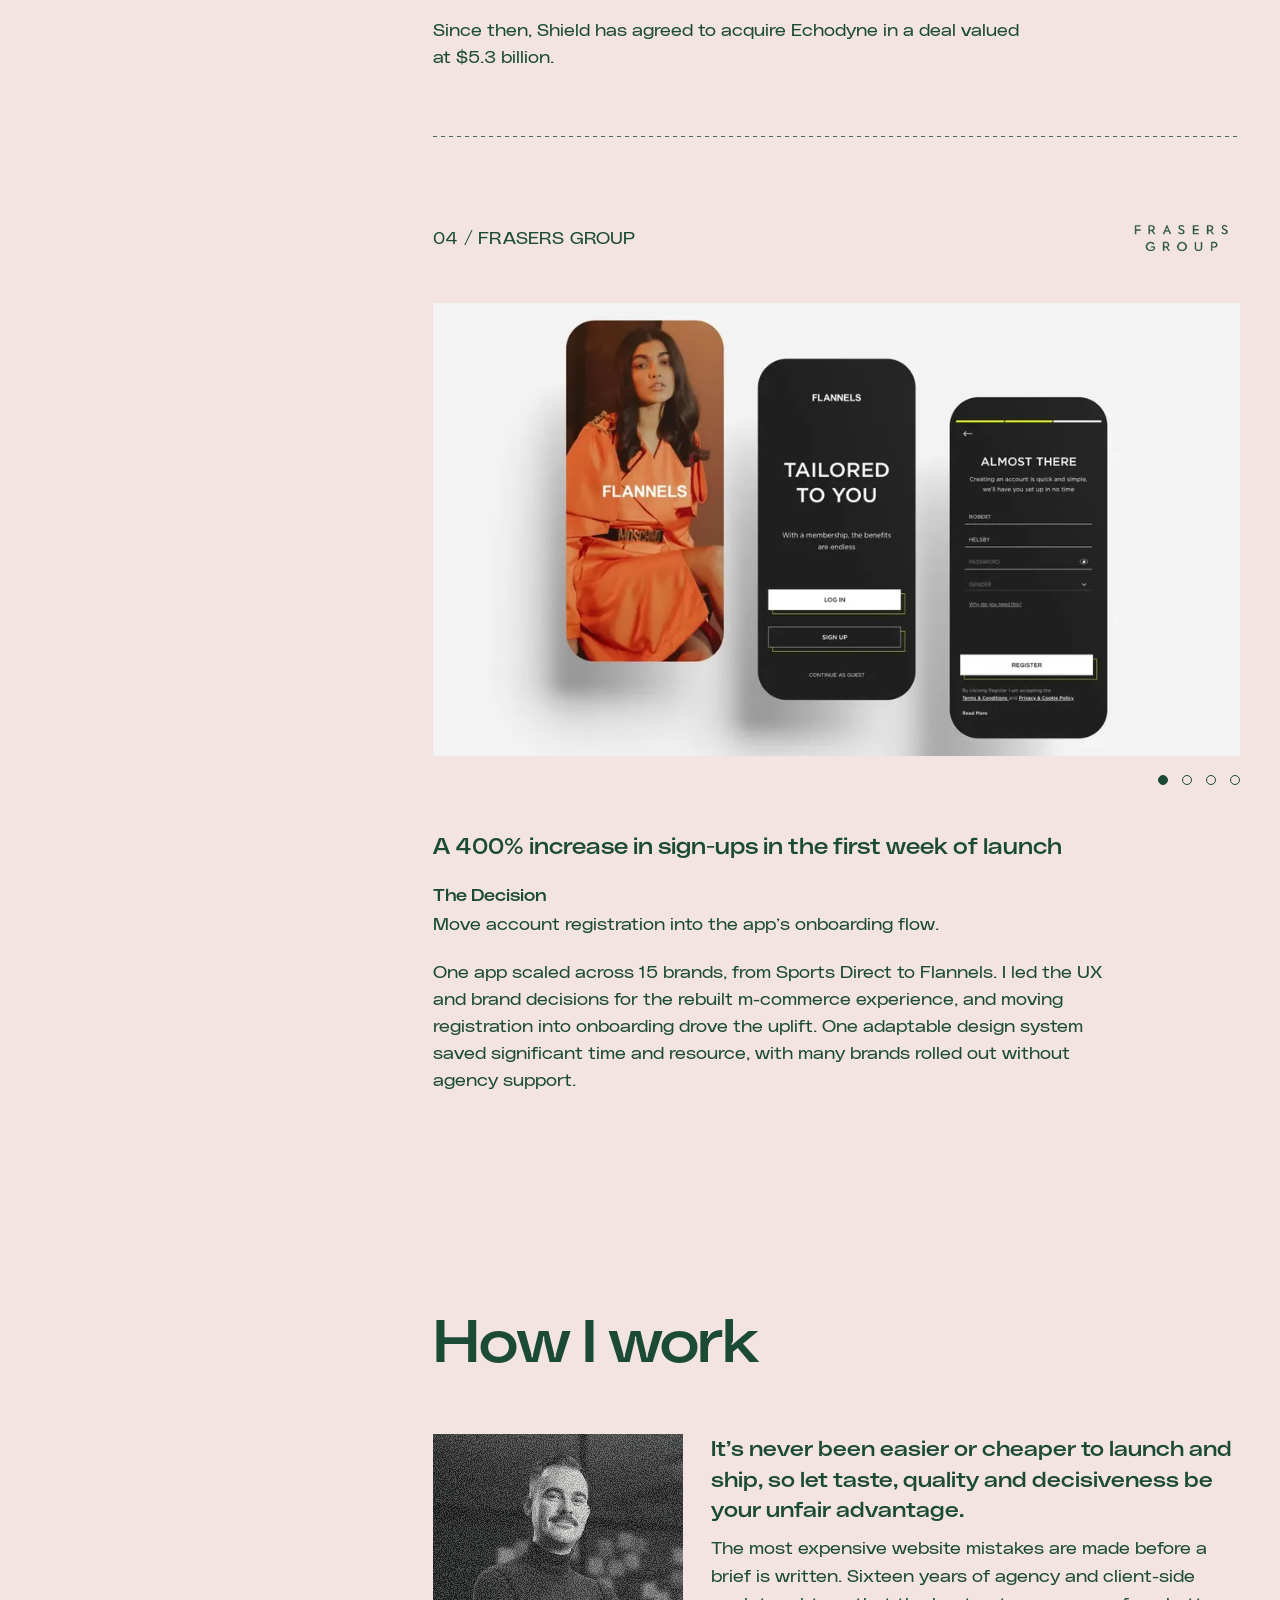
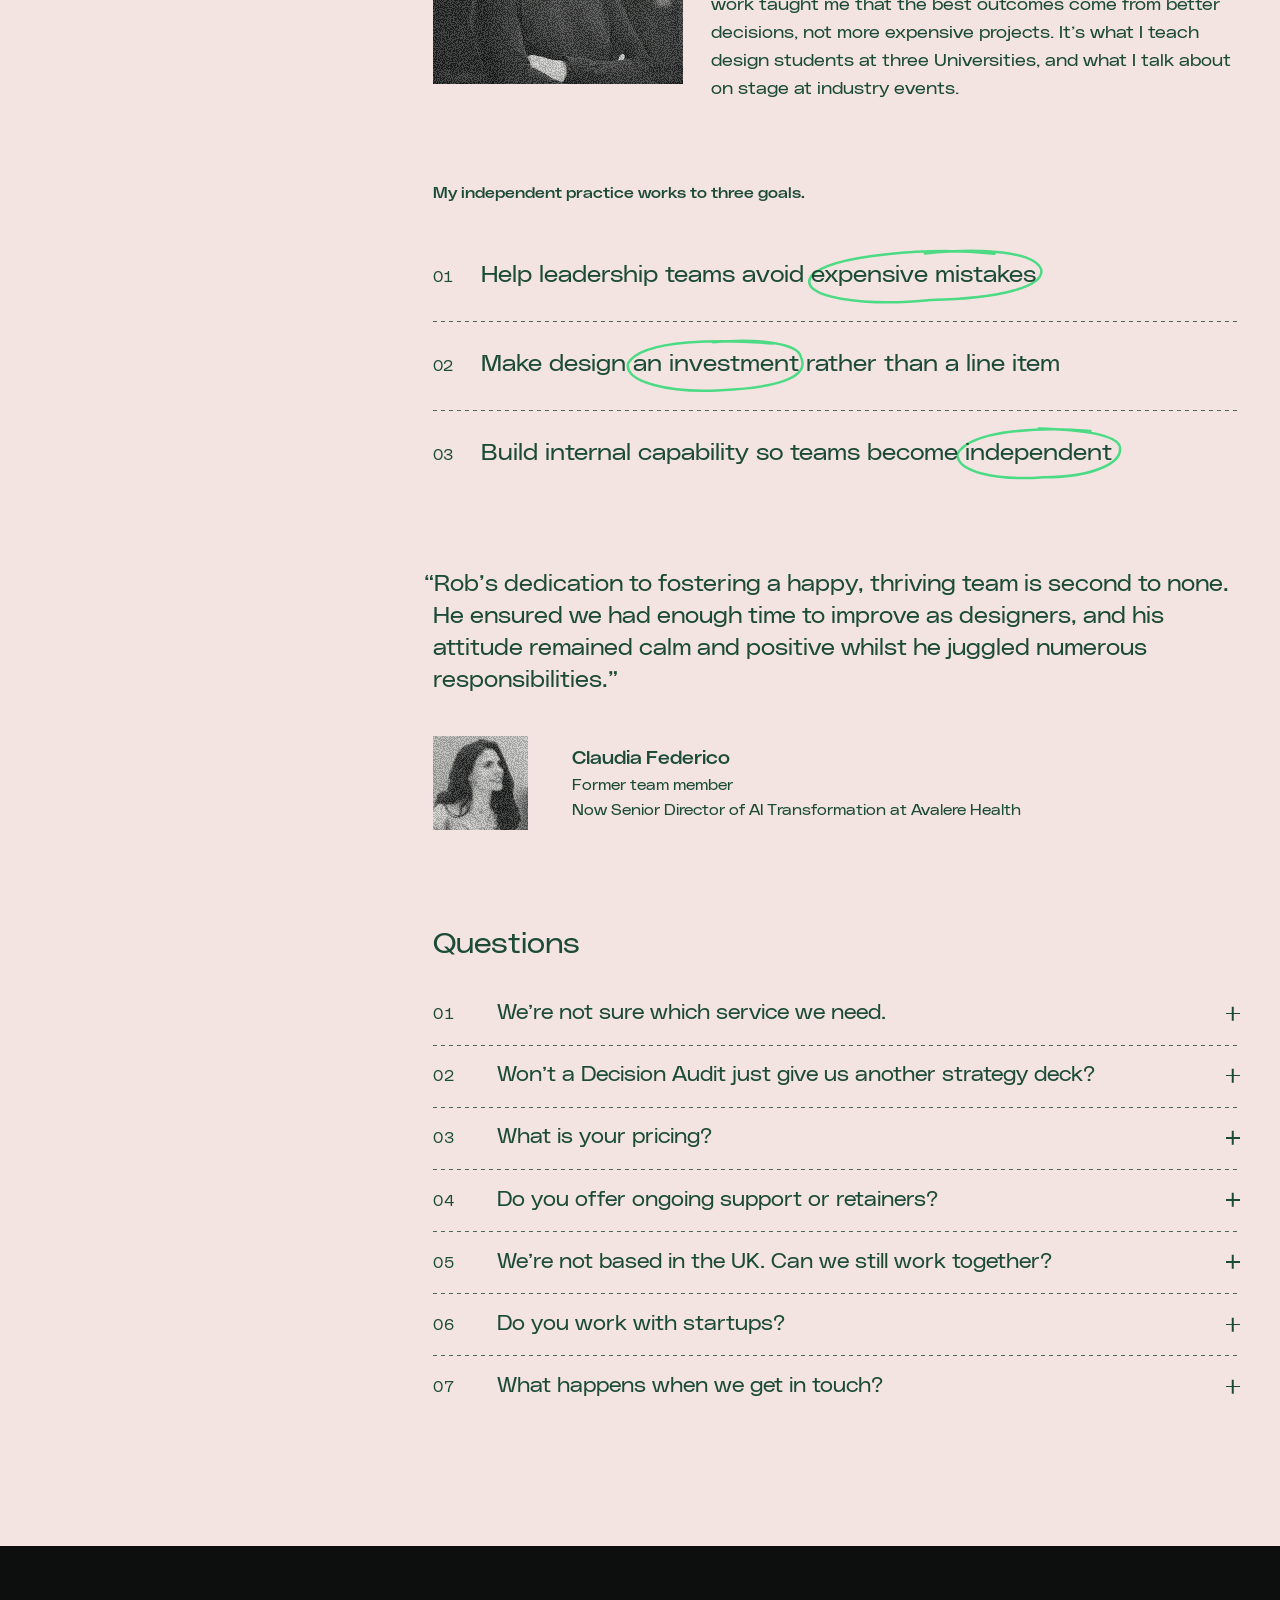
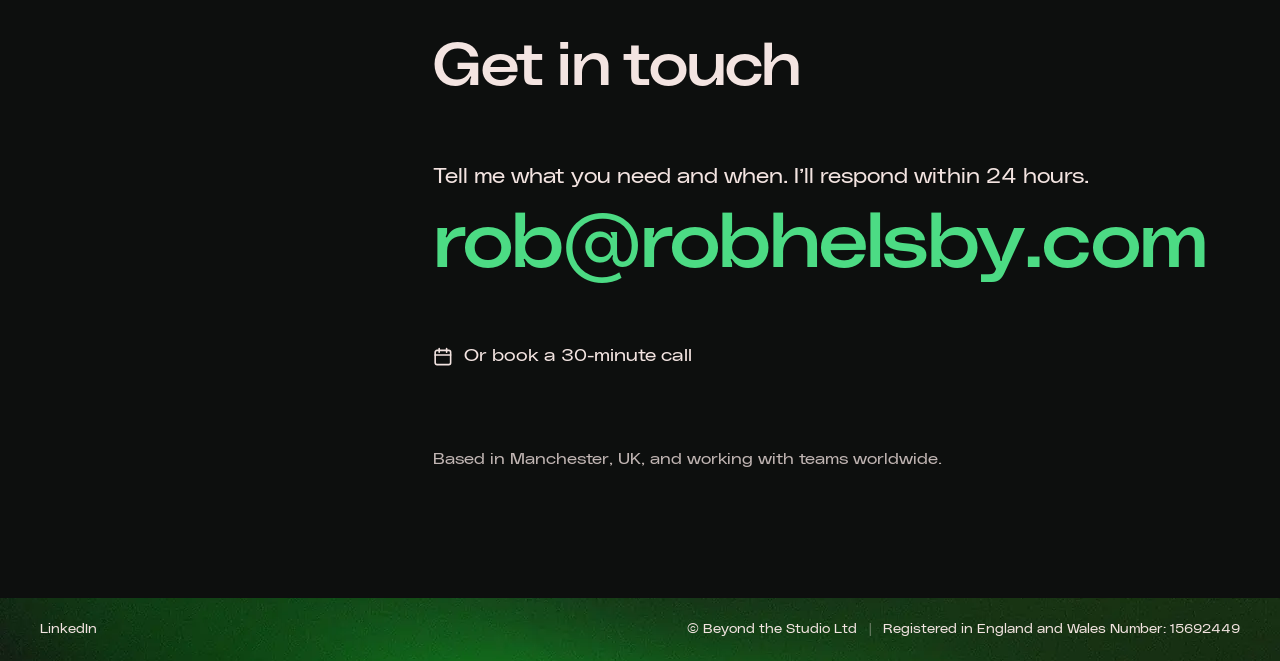
==== commit fa151e9e: "Echodyne: note the Shield acquisition Co-Authored-By: Claude Opus 5.5 <noreply@anthropic.com> Claude" ====
--- a/index.html
+++ b/index.html
@@ -308,6 +308,7 @@
             <p class="case__title">A site that scaled with the team, with 13 locales launched in year 1 to support expansion into new markets</p>
             <p class="case__decision"><span class="case__decision-label">The Decision</span>Move to Webflow instead of rebranding.</p>
             <p>A defence-tech market leader that still looked like a startup. A rebrand was logical, but not the answer: the content team couldn&rsquo;t move at the speed the business needed on their CMS. I made the case for Webflow, a lighter, more adaptable platform than Umbraco, enabling a three-month delivery in time for a key sales period.</p>
+            <p>Since then, Shield has agreed to acquire Echodyne in a deal valued at $5.3&nbsp;billion.</p>
           </div>
         </article>
 
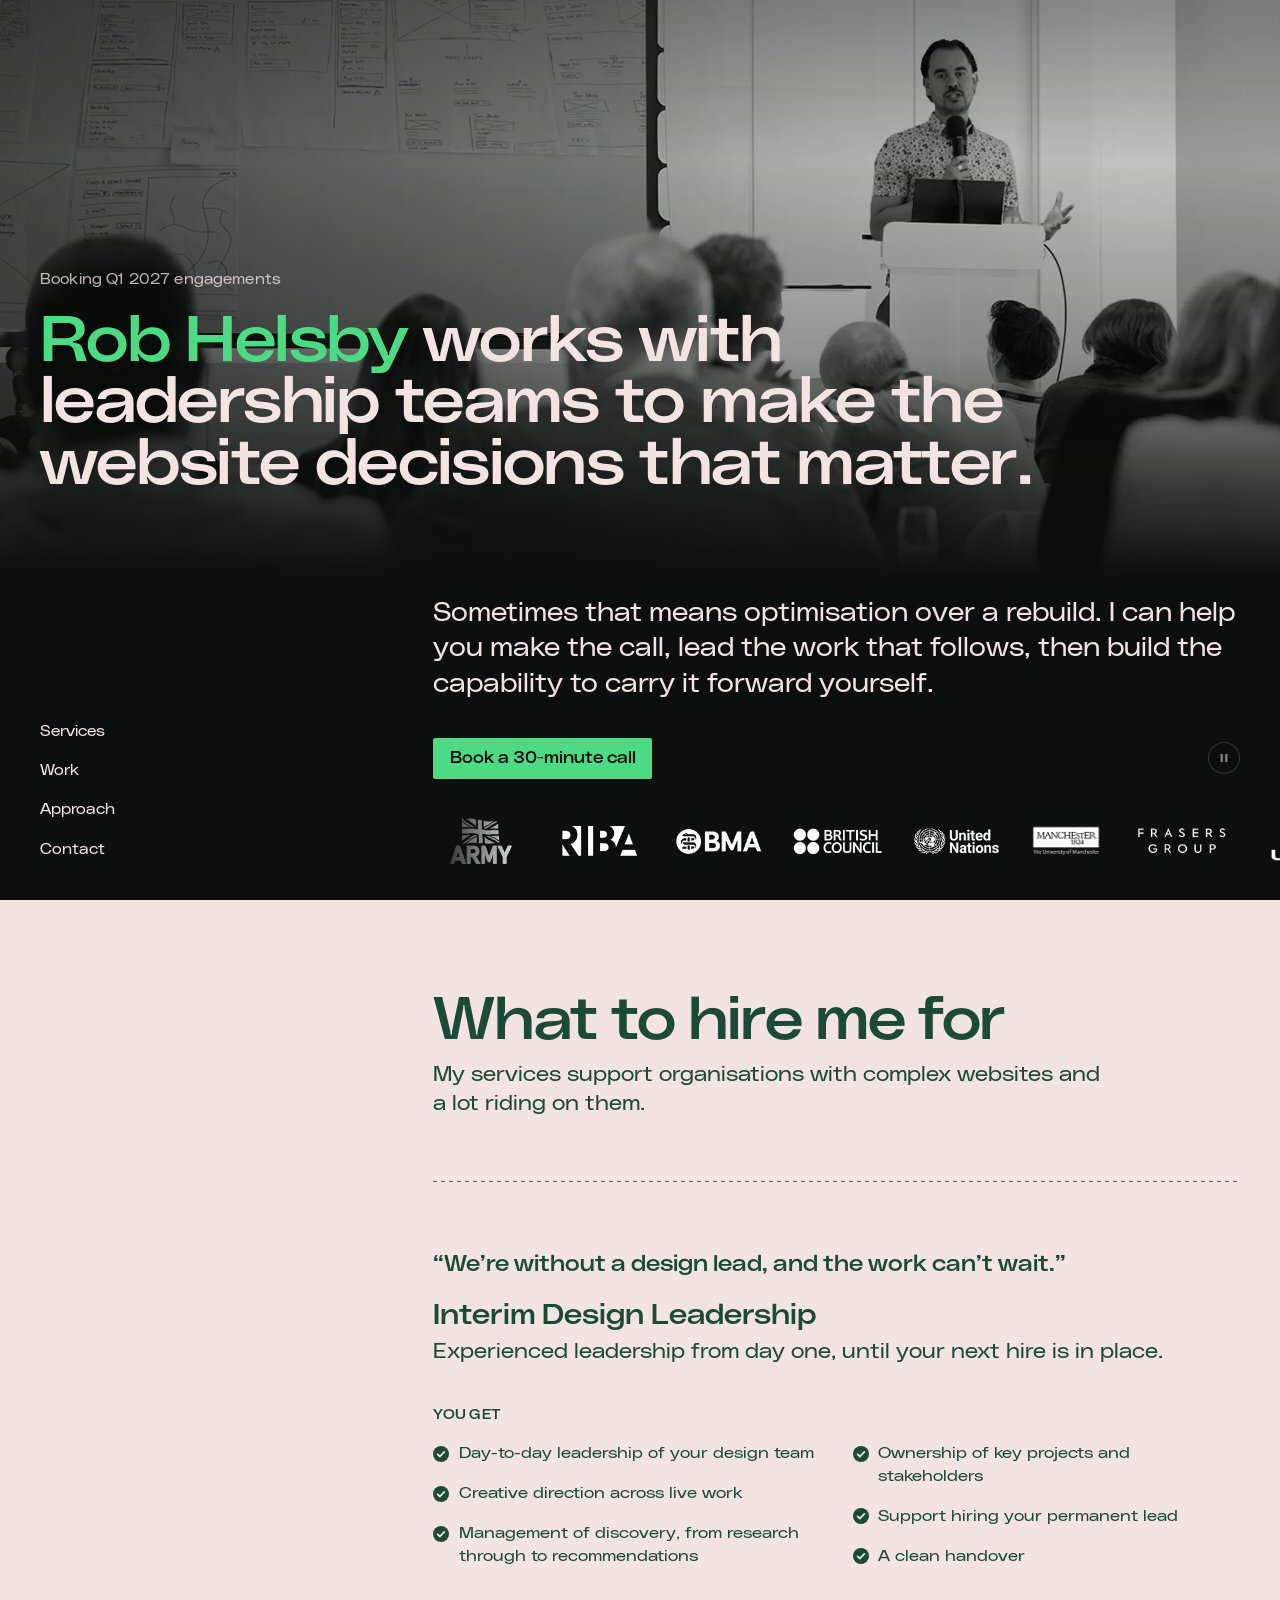
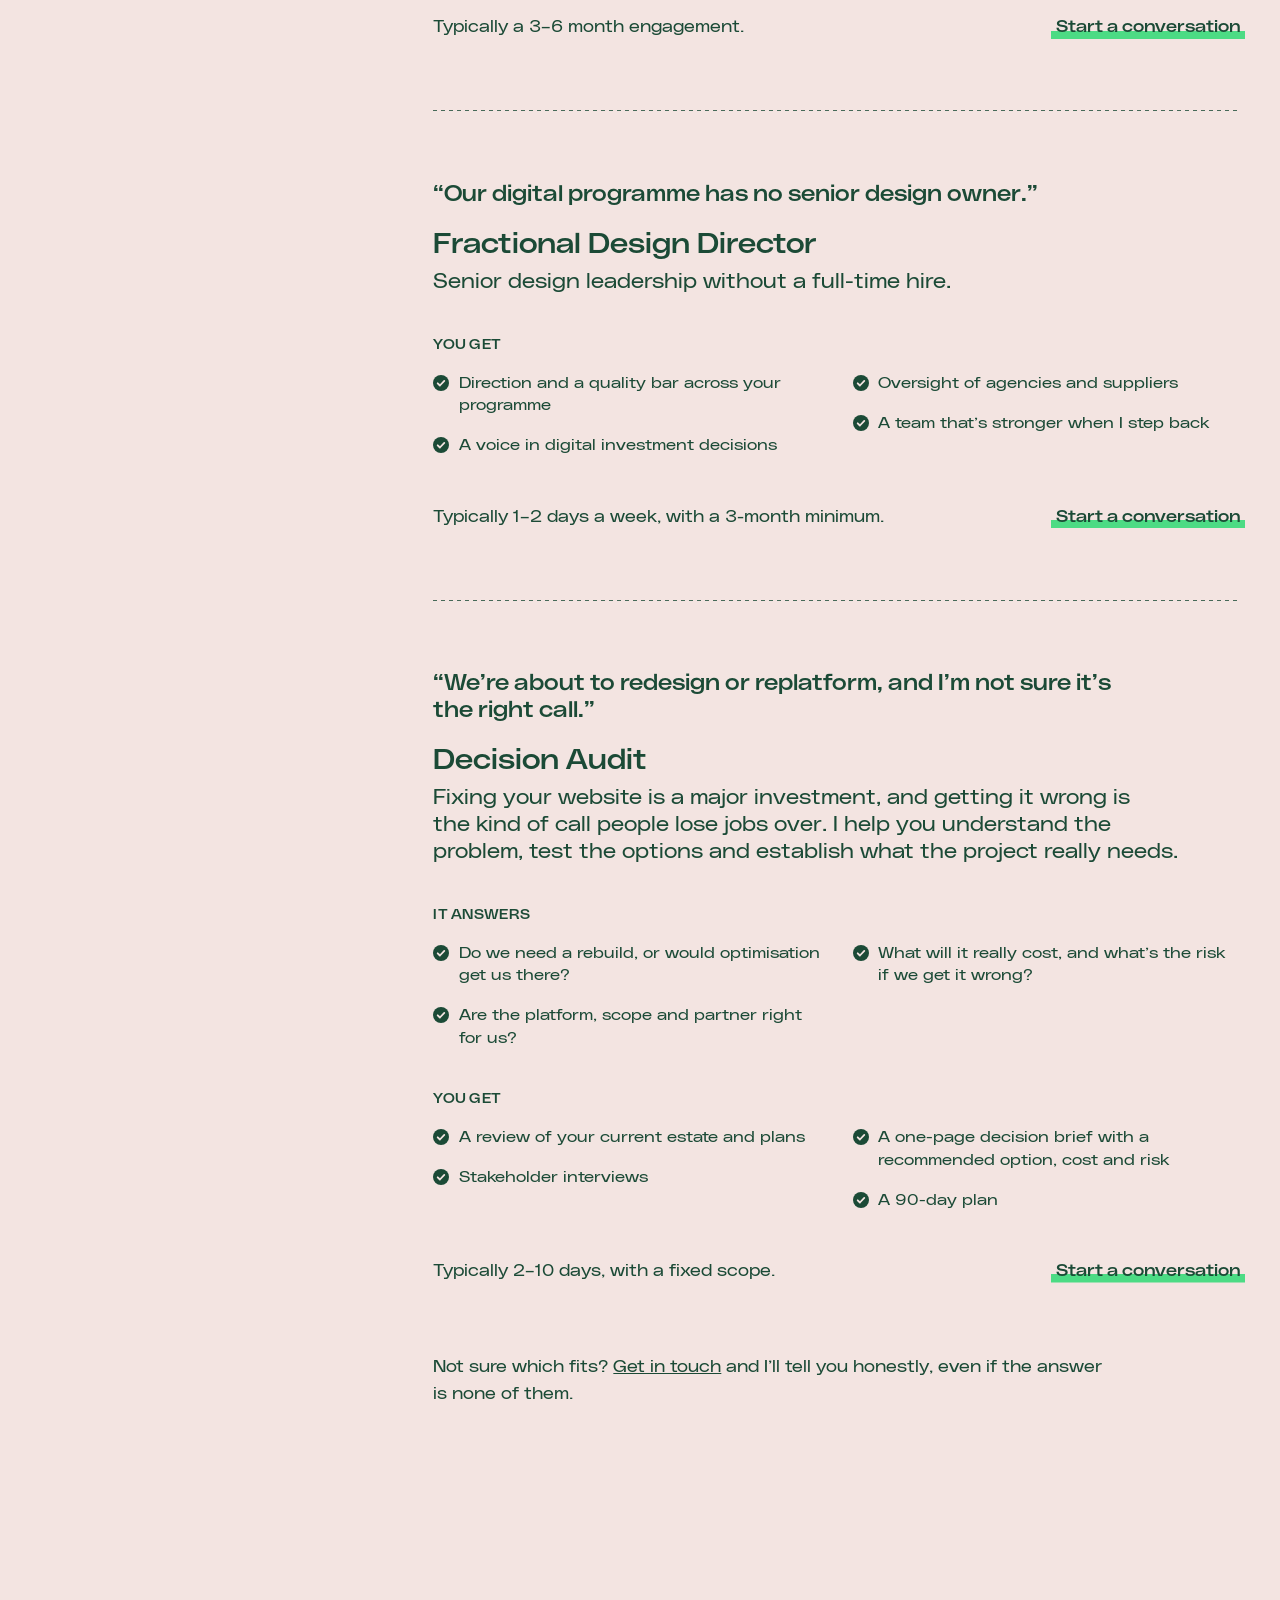
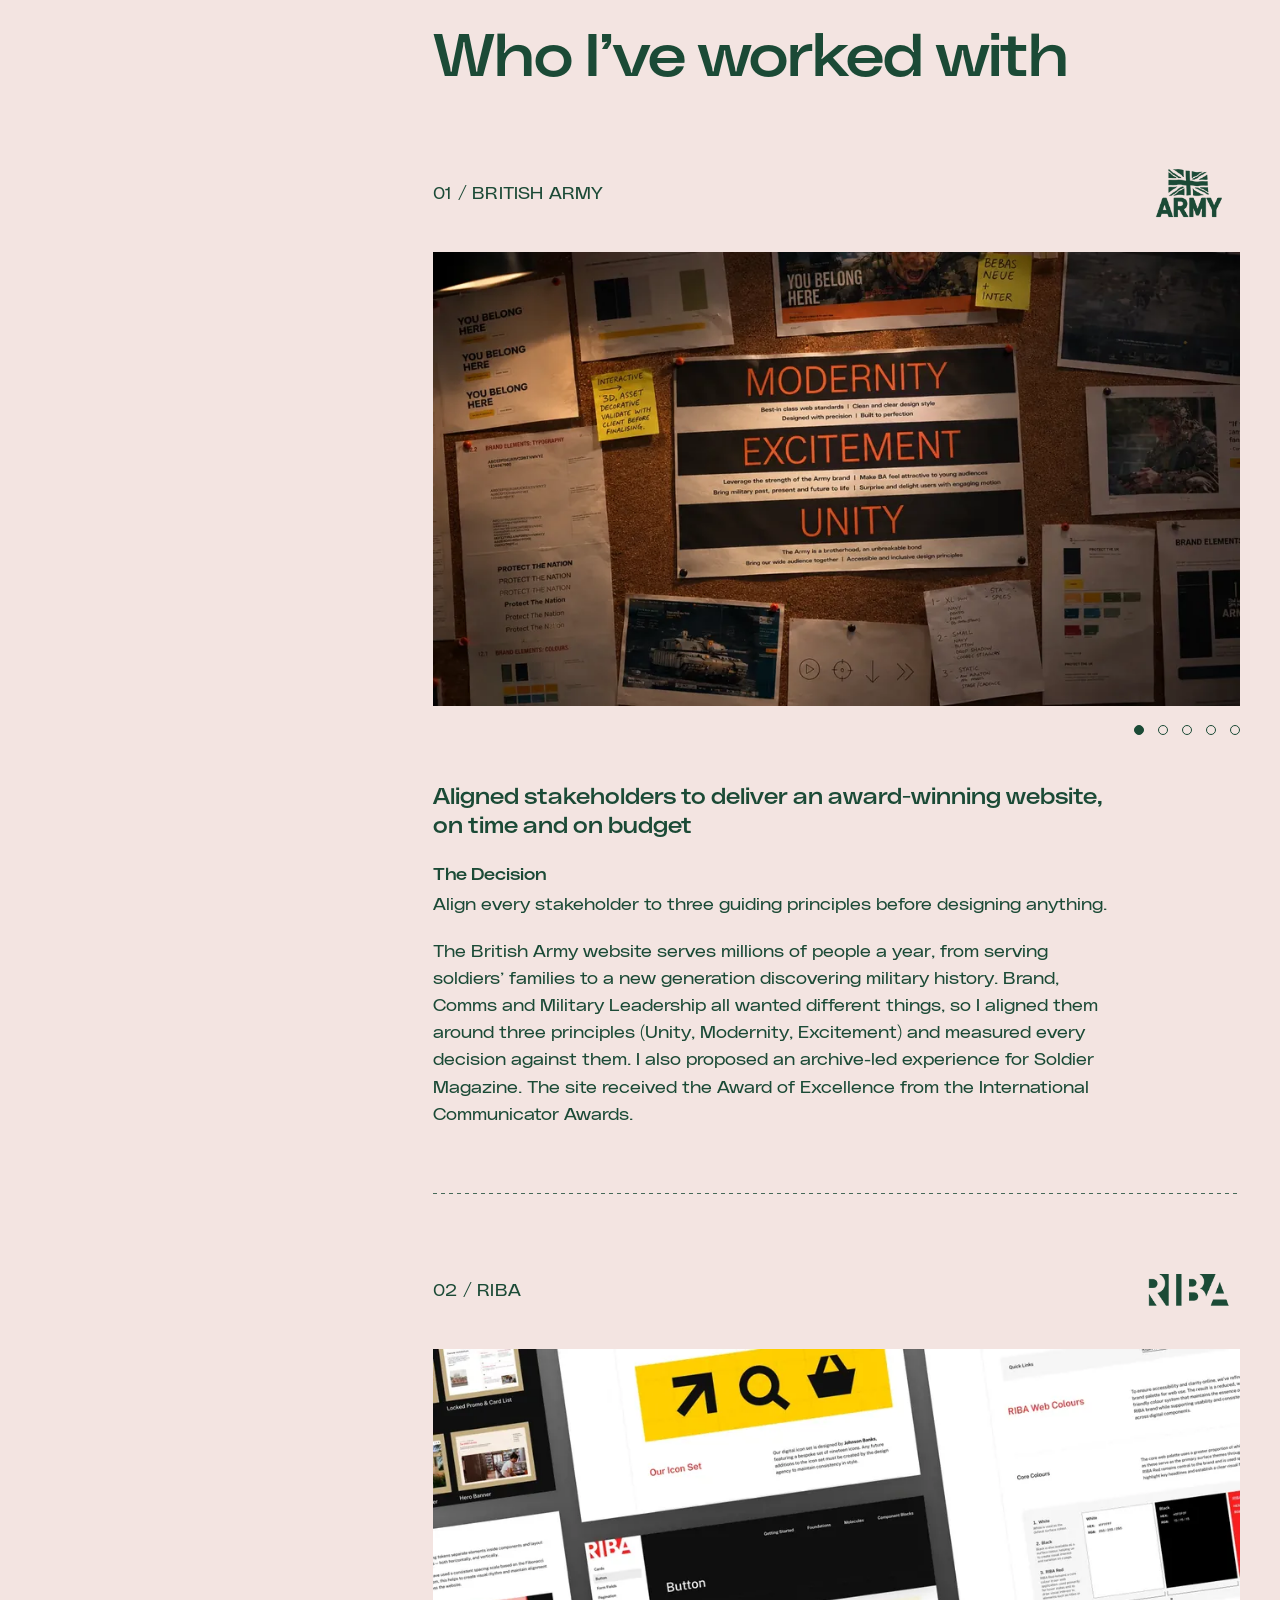
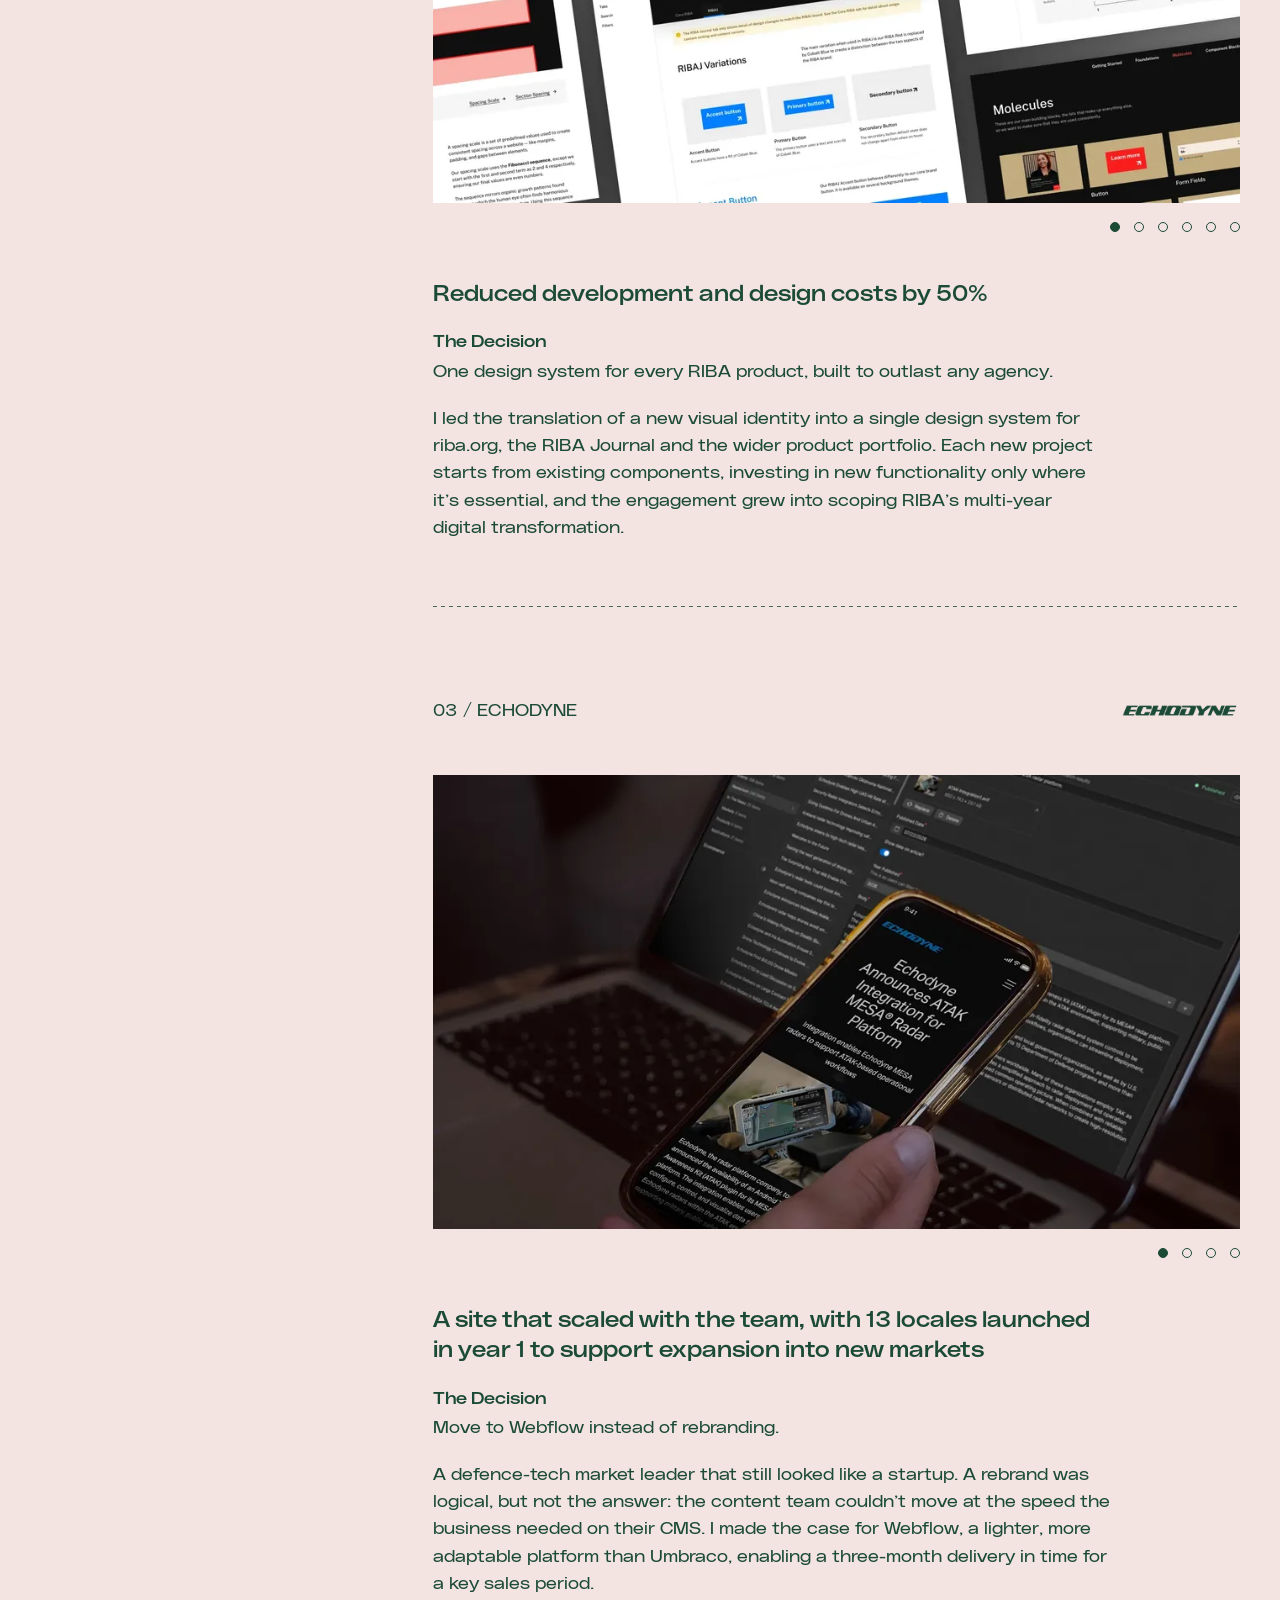
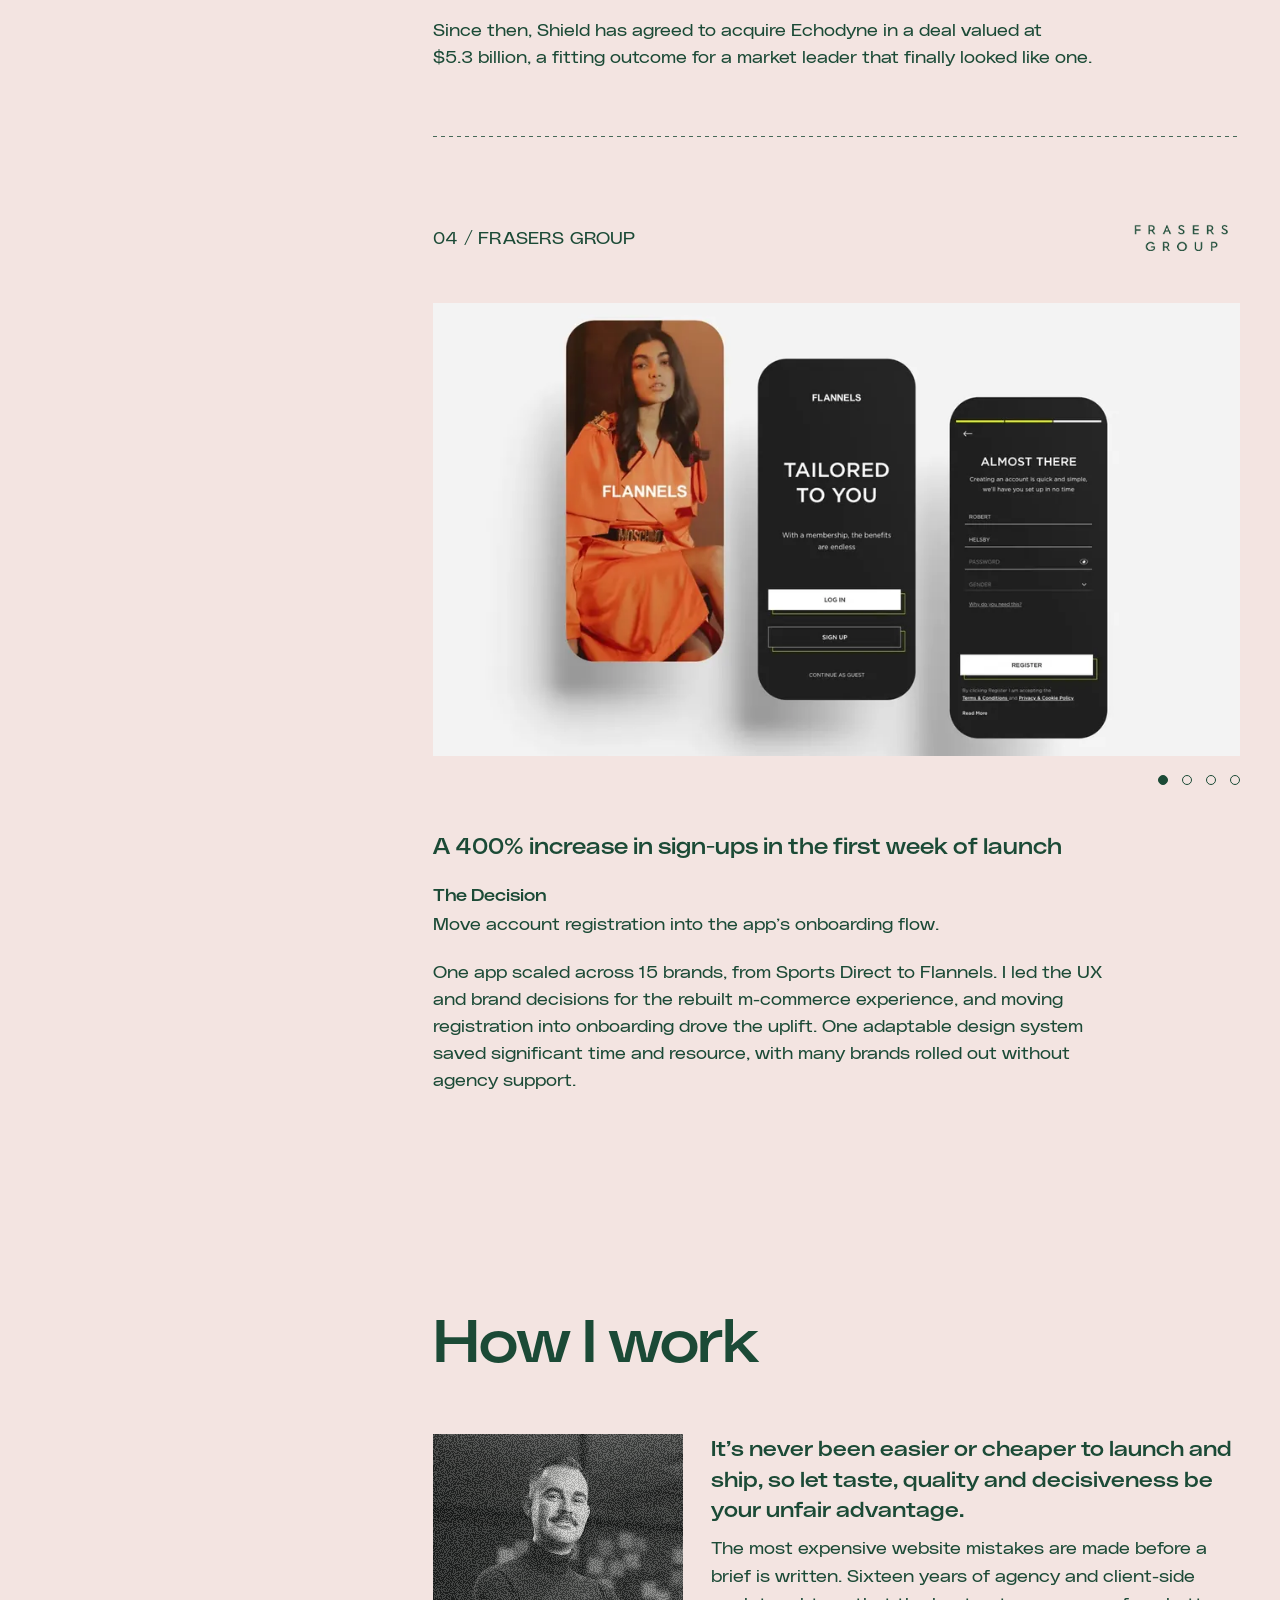
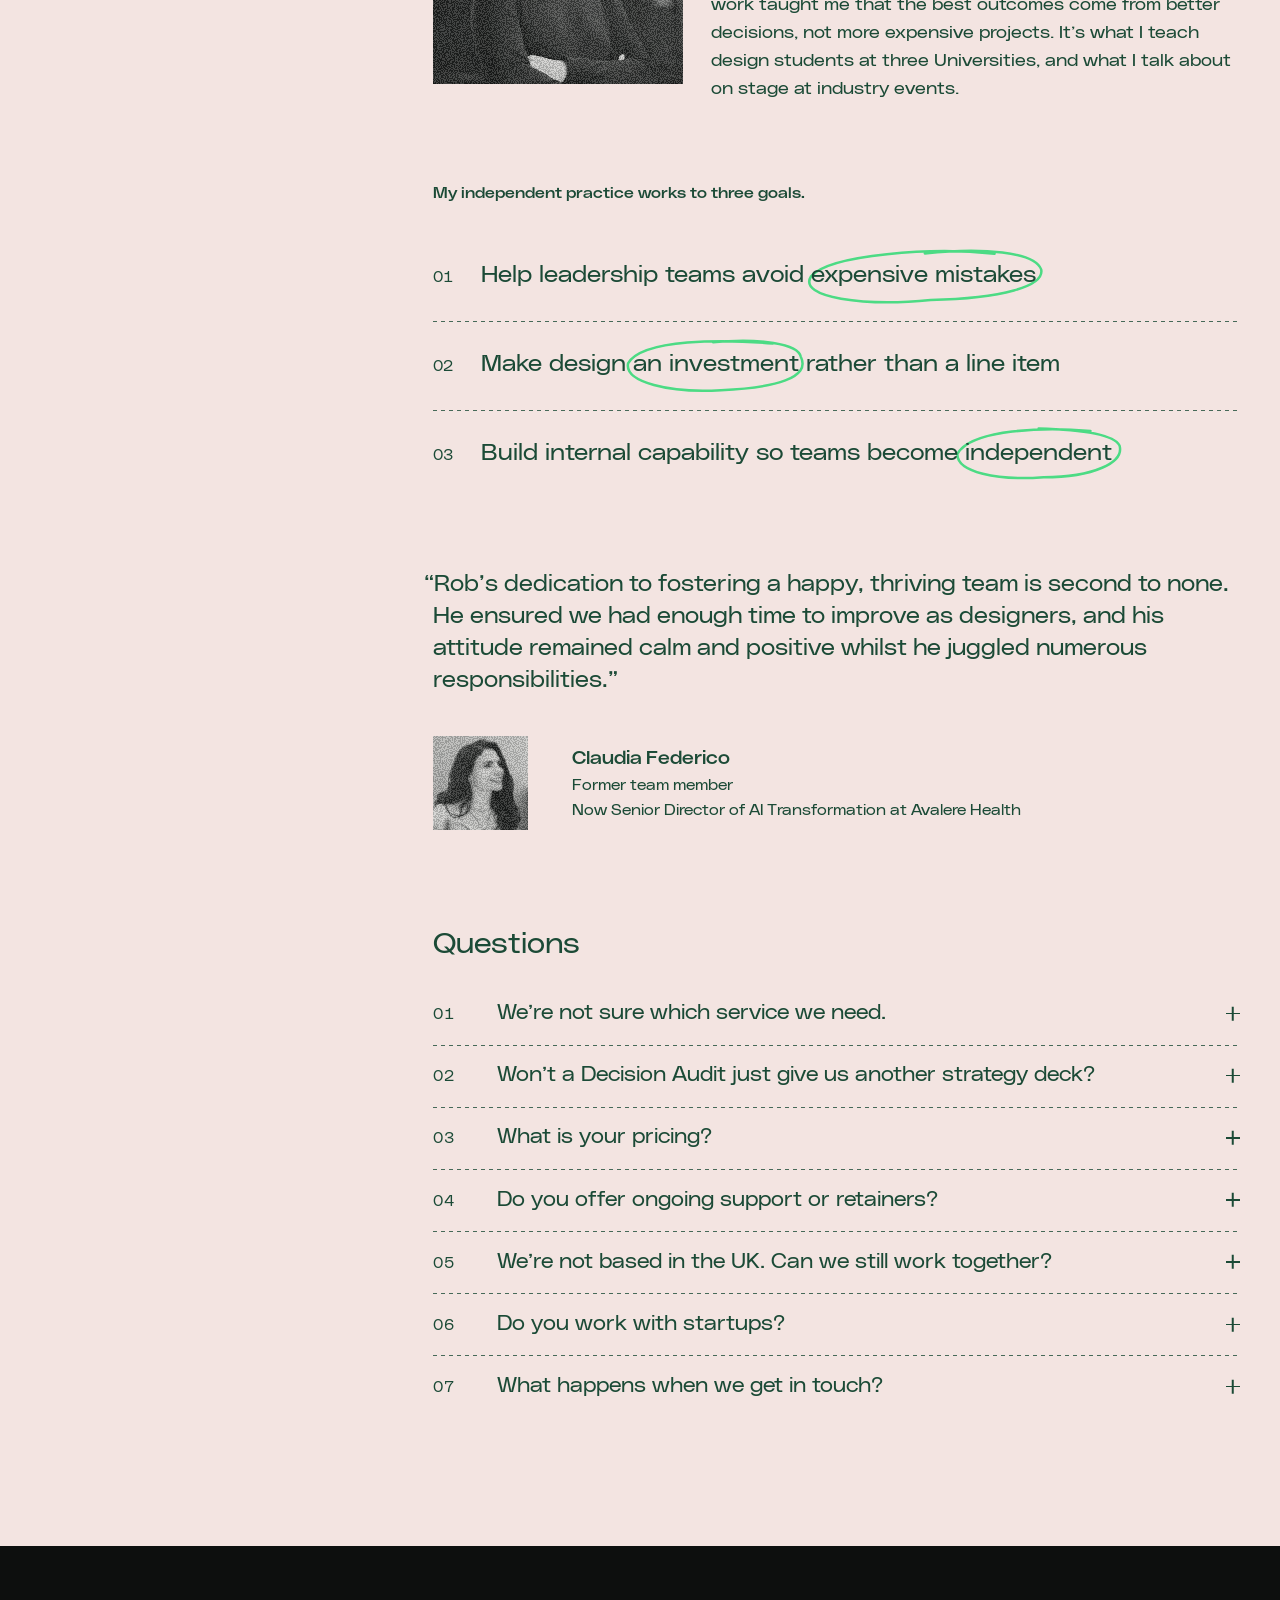
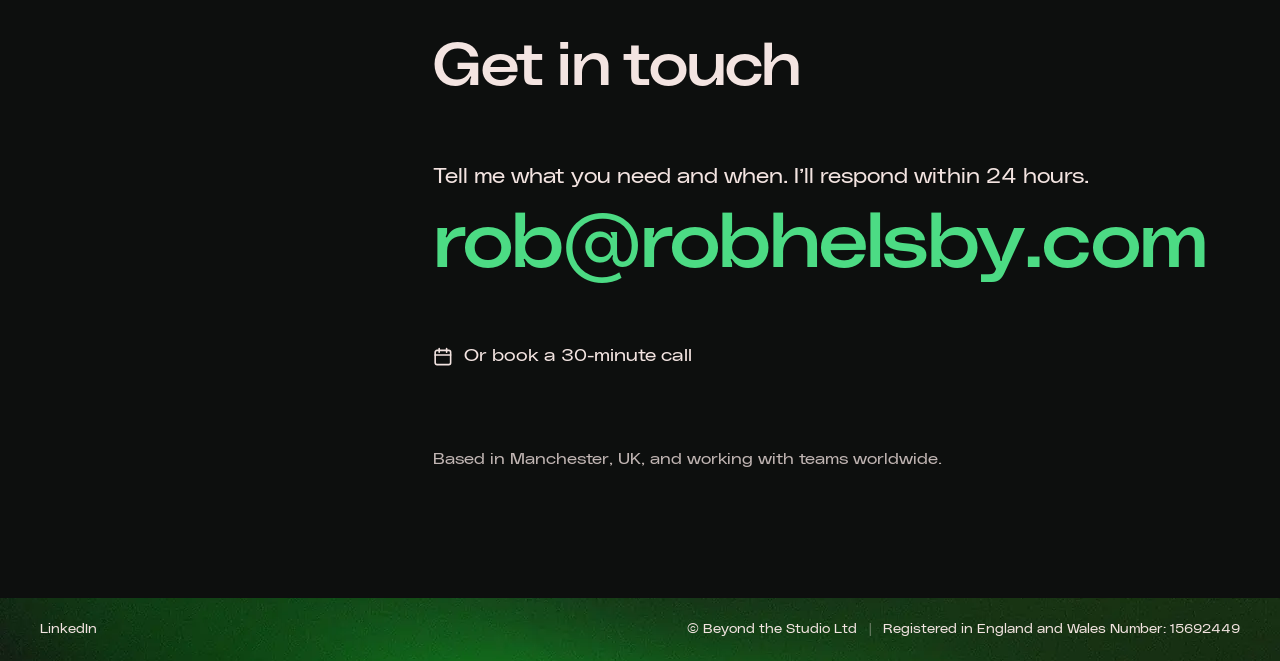
==== commit f91c8949: "Echodyne: tie the acquisition back to the case Co-Authored-By: Claude Opus 5.5 <noreply@anthropic.co" ====
--- a/index.html
+++ b/index.html
@@ -308,7 +308,7 @@
             <p class="case__title">A site that scaled with the team, with 13 locales launched in year 1 to support expansion into new markets</p>
             <p class="case__decision"><span class="case__decision-label">The Decision</span>Move to Webflow instead of rebranding.</p>
             <p>A defence-tech market leader that still looked like a startup. A rebrand was logical, but not the answer: the content team couldn&rsquo;t move at the speed the business needed on their CMS. I made the case for Webflow, a lighter, more adaptable platform than Umbraco, enabling a three-month delivery in time for a key sales period.</p>
-            <p>Since then, Shield has agreed to acquire Echodyne in a deal valued at $5.3&nbsp;billion.</p>
+            <p>Since then, Shield has agreed to acquire Echodyne in a deal valued at $5.3&nbsp;billion, a fitting outcome for a market leader that finally looked like&nbsp;one.</p>
           </div>
         </article>
 
